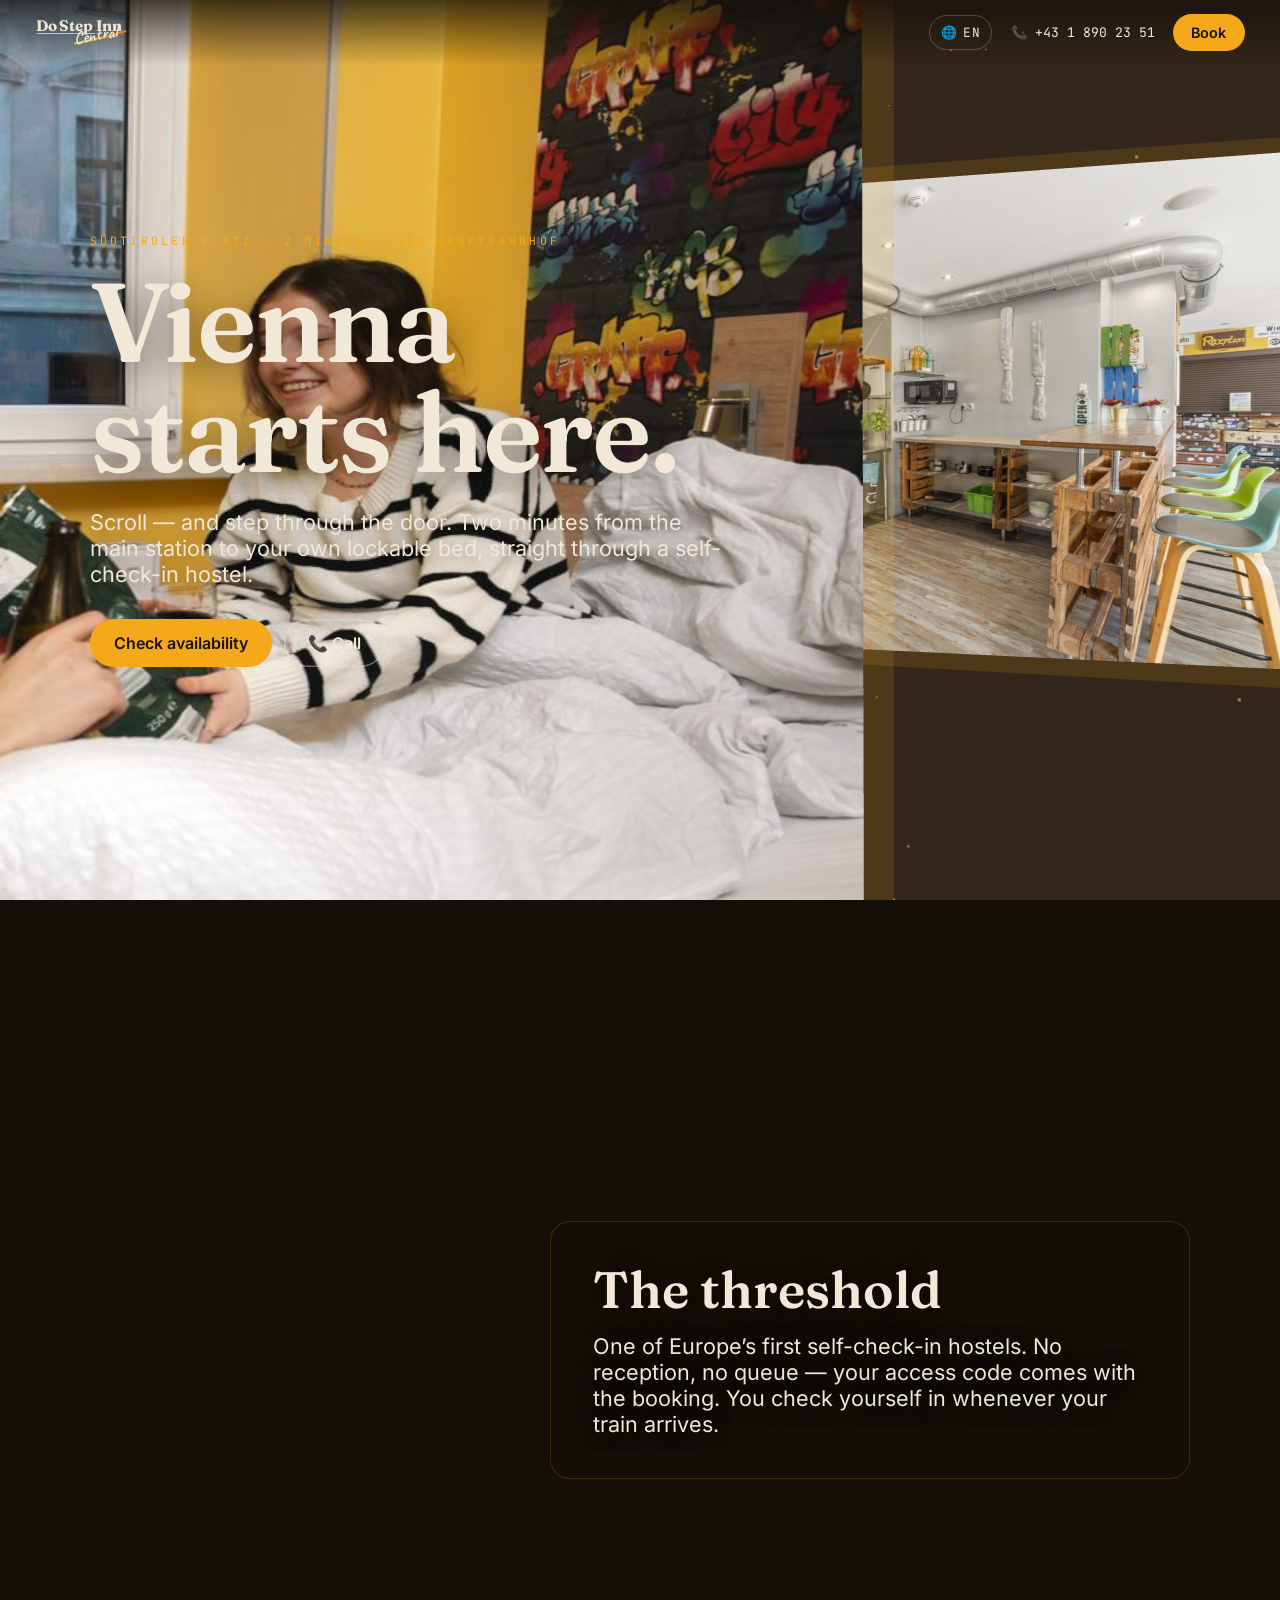
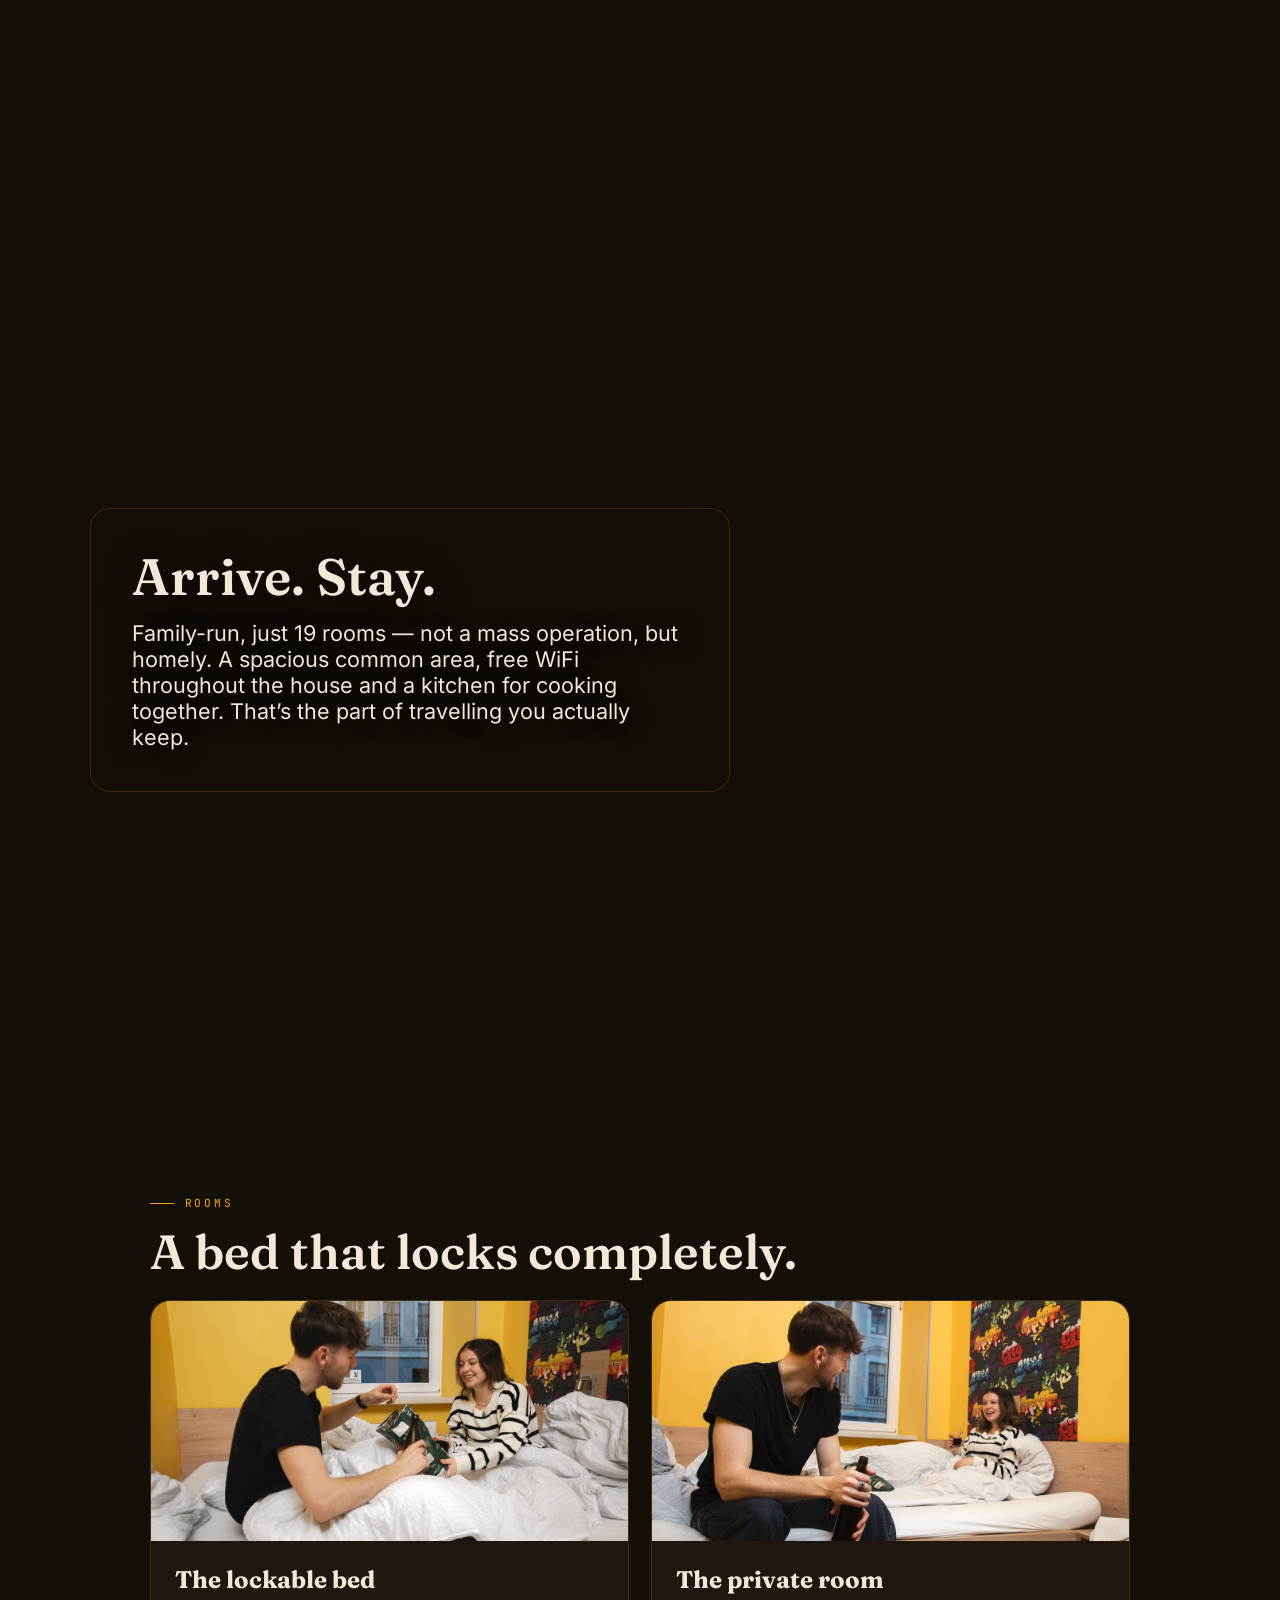
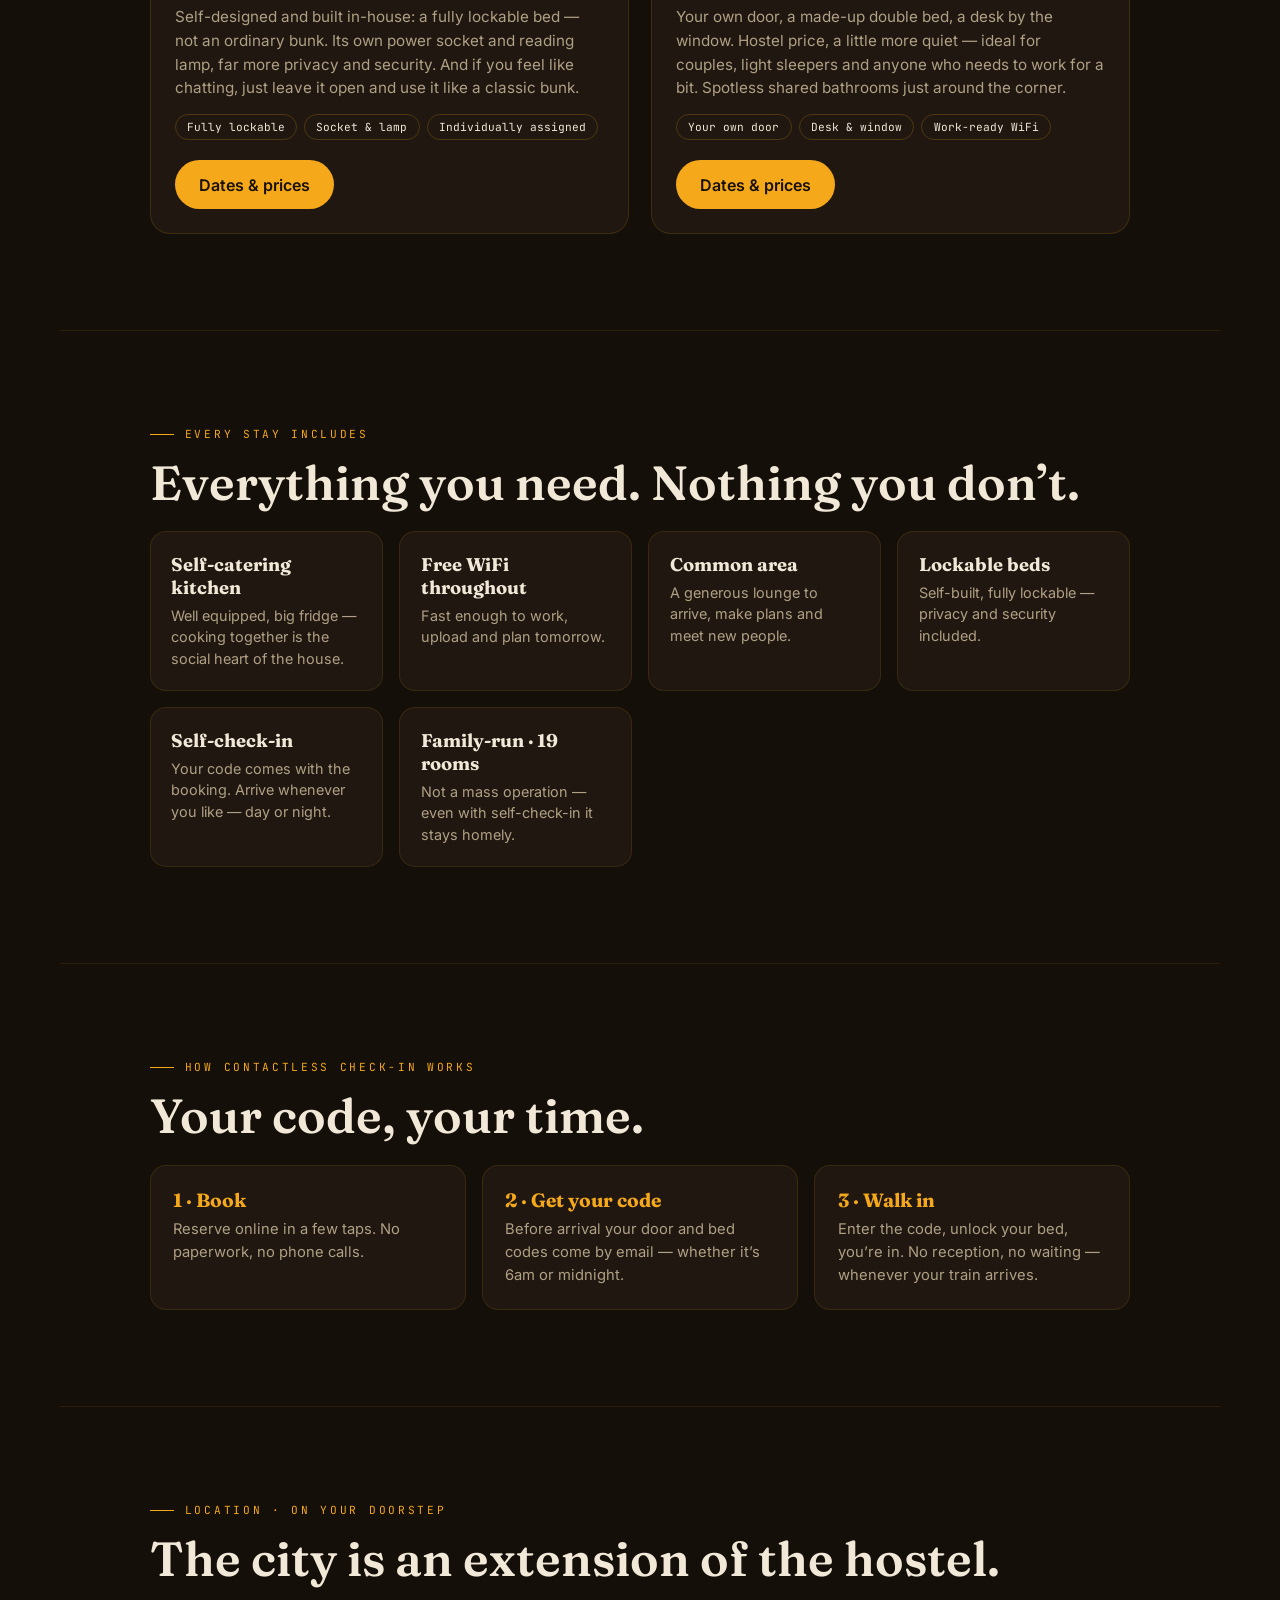
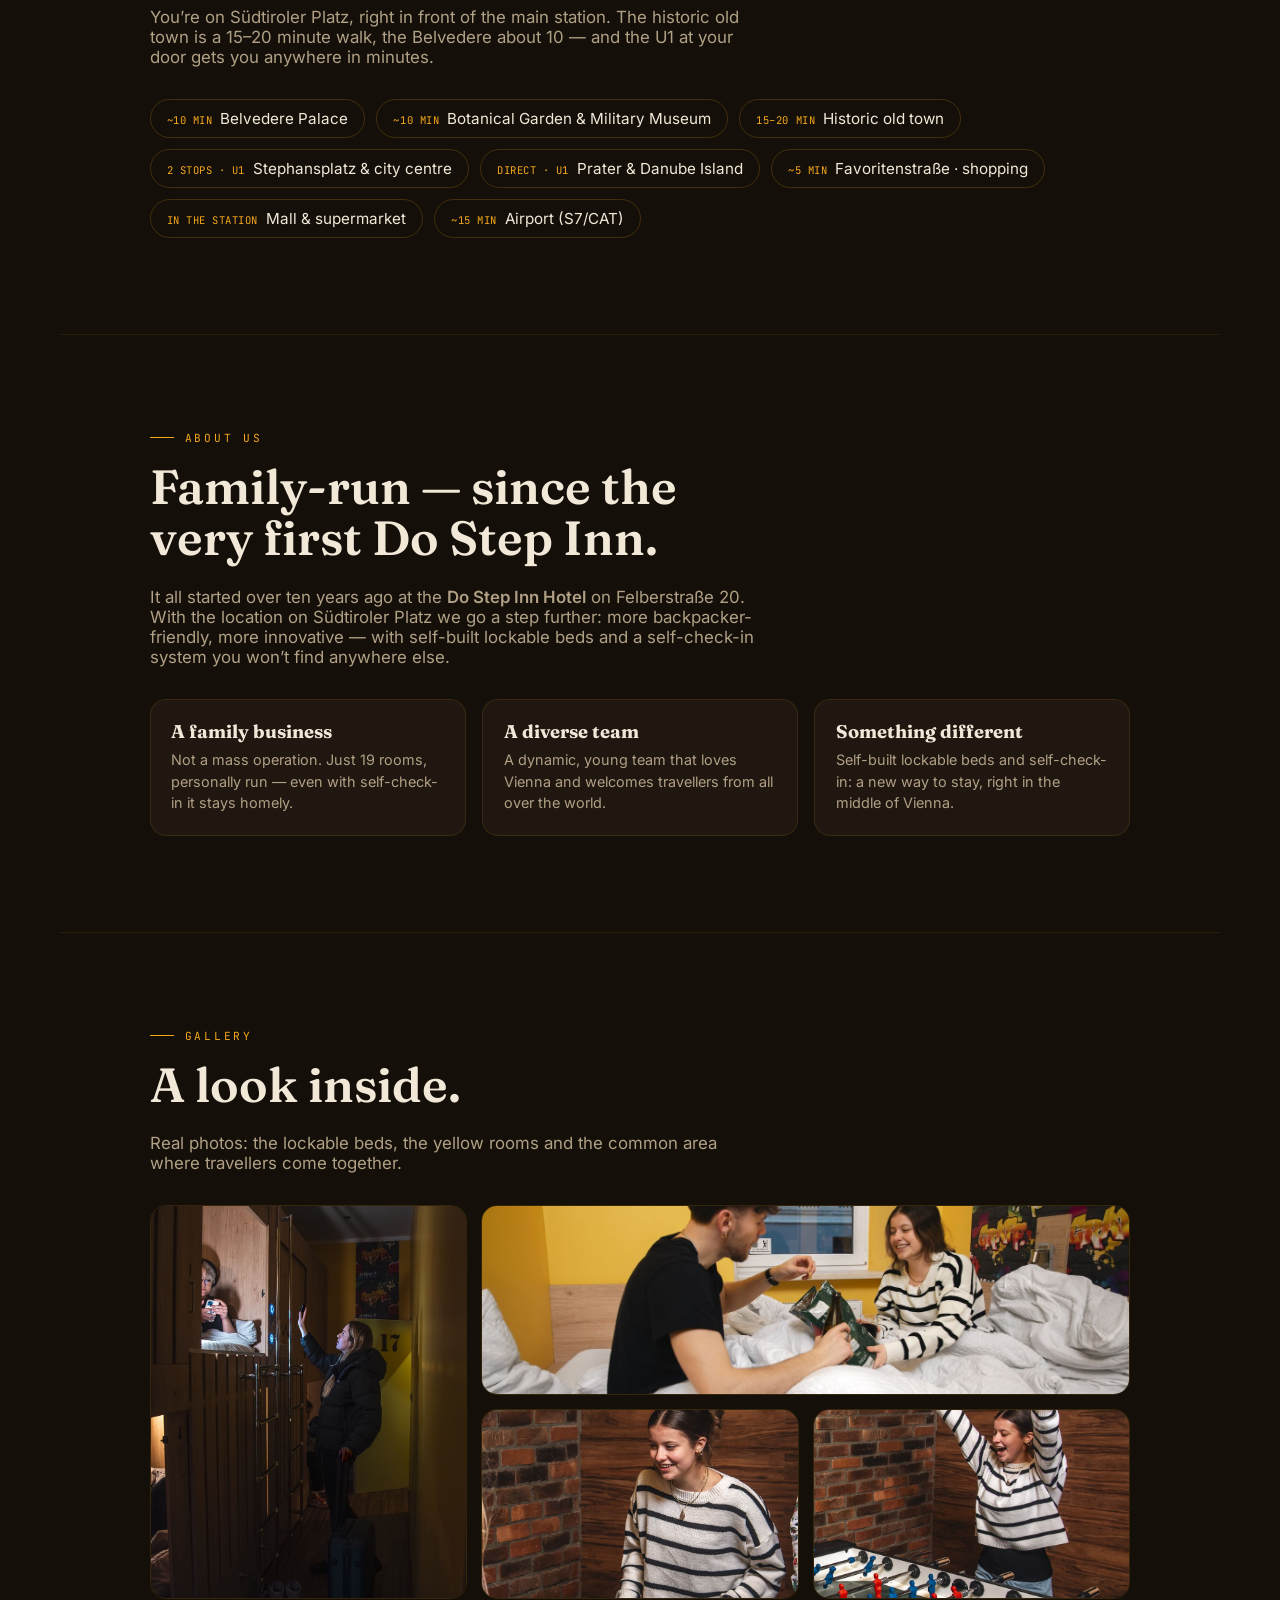
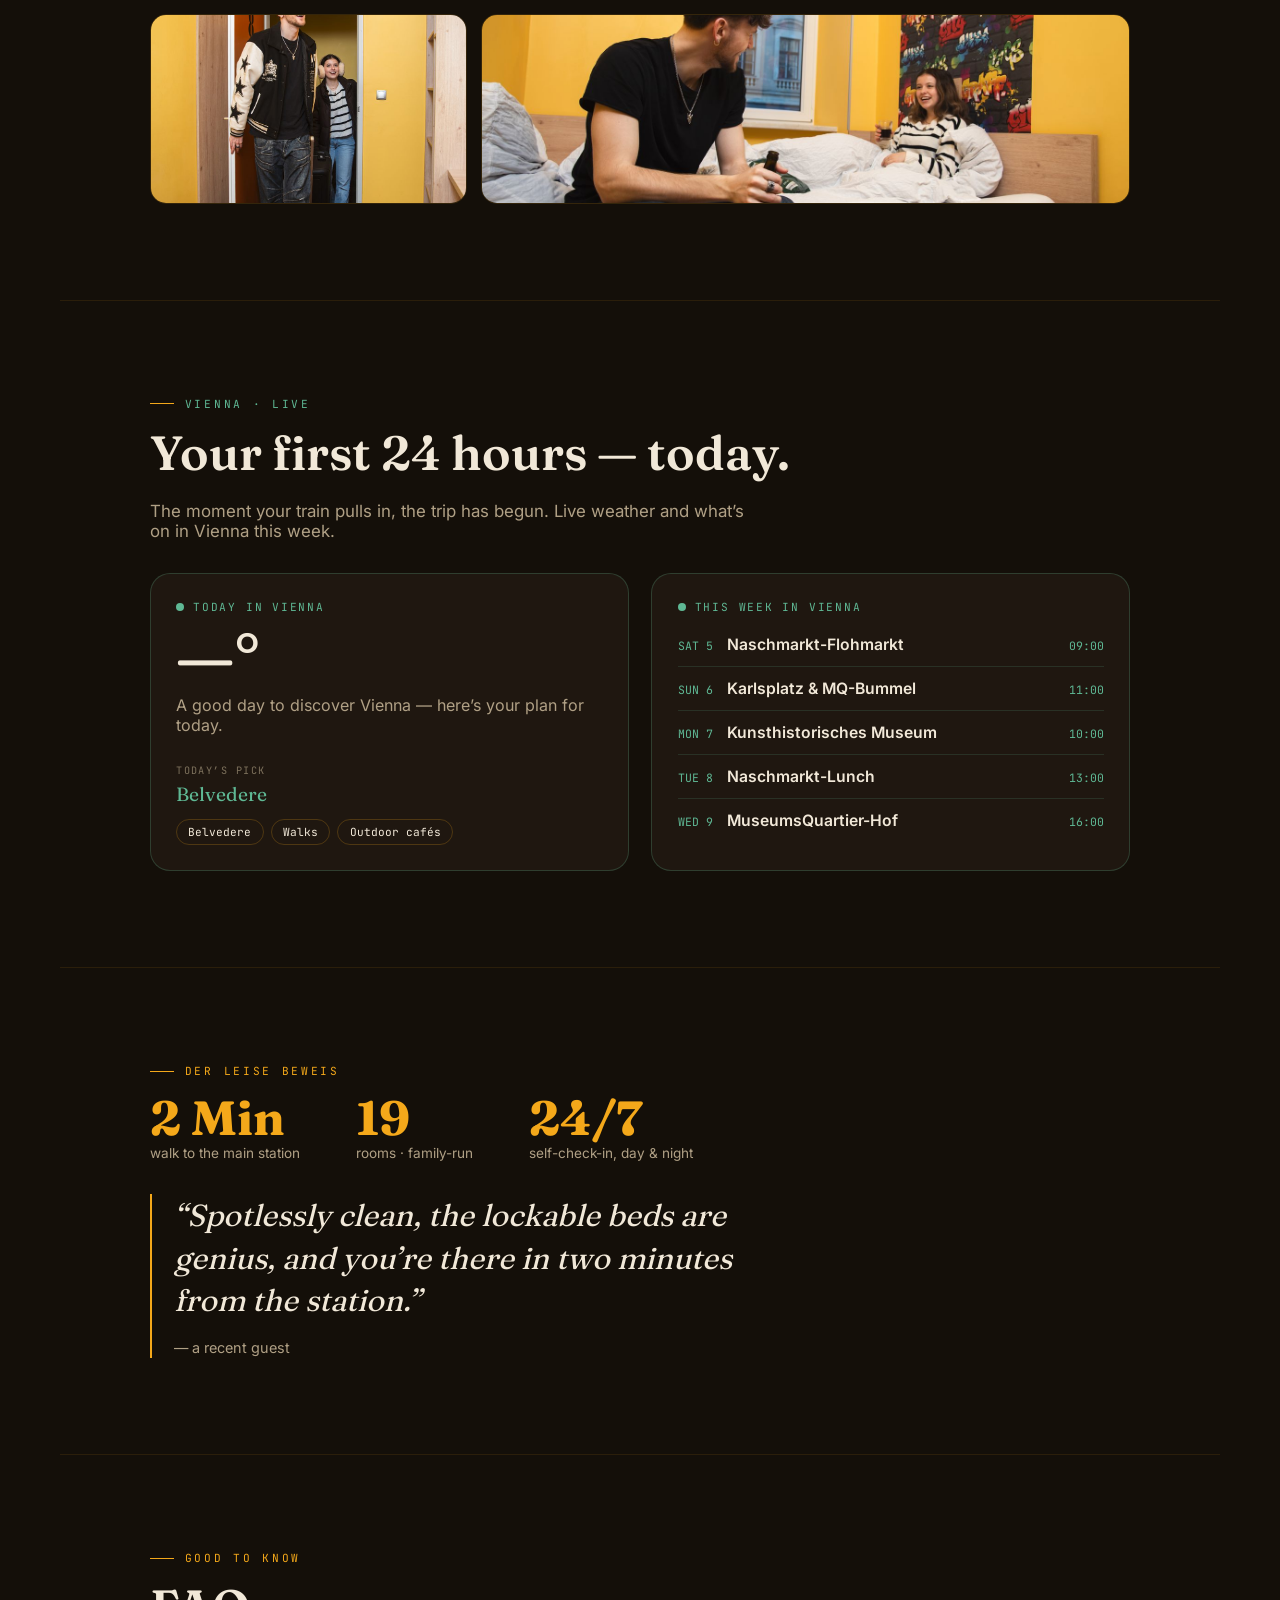
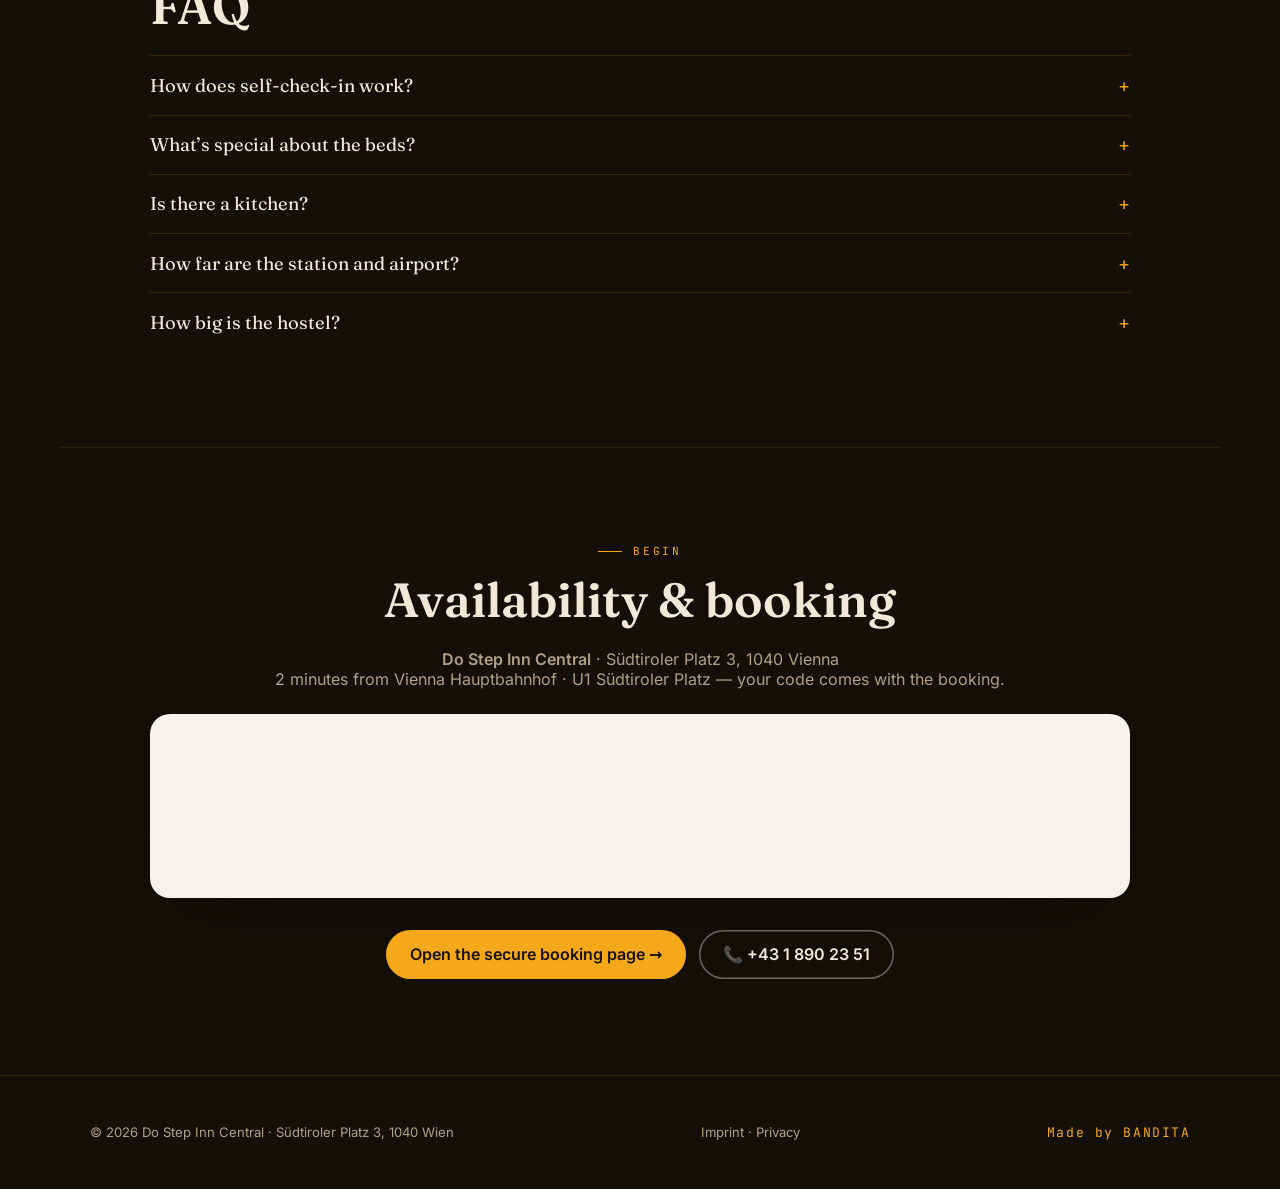
==== v2/index.html @ ab9562a5 "v2: integrate real hostel photos + gallery section Bring in authentic photos from the property shoot" ====
<!DOCTYPE html>
<html lang="en">
<head>
<meta charset="UTF-8" />
<meta name="viewport" content="width=device-width, initial-scale=1, viewport-fit=cover" />
<title>Do Step Inn Central — 3D Prototype</title>
<meta name="robots" content="noindex" />
<meta name="theme-color" content="#33261a" />
<link rel="stylesheet" href="/assets/css/fonts.css?v=6" />
<style>
  :root{
    --ground:#140f09;--ink:#F1E8D8;--muted:#B0A085;--faint:#7d715c;--amber:#F4A81A;--yellow:#F5C50E;
    --mint:#5FB894;--mint-deep:#3E8C6E;
    --serif:'Fraunces',Georgia,serif;--sans:'Inter',system-ui,sans-serif;--mono:'JetBrains Mono',monospace;
  }
  *{box-sizing:border-box}
  html,body{margin:0}
  body{background:var(--ground);color:var(--ink);font-family:var(--sans);overflow-x:hidden}
  a{color:inherit}

  /* fixed 3D canvas behind everything */
  #scene{position:fixed;inset:0;width:100vw;height:100vh;display:block;z-index:0}
  /* fallback hero image when WebGL is unavailable */
  .no-webgl #scene{display:none}
  .fallback-bg{position:fixed;inset:0;z-index:0;display:none;
    background:linear-gradient(180deg,rgba(20,15,9,.5),rgba(20,15,9,.85)),url(/assets/img/door-window.jpg) center/cover}
  .no-webgl .fallback-bg{display:block}

  /* preloader */
  #pre{position:fixed;inset:0;z-index:50;background:var(--ground);display:grid;place-items:center;transition:opacity .8s ease,visibility .8s}
  .scene-ready #pre{opacity:0;visibility:hidden}
  .keypad{font-family:var(--mono);color:var(--amber);letter-spacing:.4em;font-size:.9rem;text-align:center}
  .keypad small{display:block;color:var(--muted);letter-spacing:.24em;margin-top:1rem;font-size:.7rem}
  .keypad .dots span{animation:blink 1.2s infinite}
  .keypad .dots span:nth-child(2){animation-delay:.2s}
  .keypad .dots span:nth-child(3){animation-delay:.4s}
  @keyframes blink{0%,100%{opacity:.25}50%{opacity:1}}

  /* content overlay */
  main{position:relative;z-index:10}
  .panel{min-height:100vh;display:flex;align-items:center;padding:8vh 7vw}
  .wrap{max-width:640px}
  .eyebrow{font-family:var(--mono);font-size:.72rem;letter-spacing:.28em;text-transform:uppercase;color:var(--amber);margin:0 0 1.2rem}
  h1{font-family:var(--serif);font-weight:600;font-size:clamp(3rem,10vw,7rem);line-height:.98;letter-spacing:-.02em;margin:0;text-shadow:0 8px 40px rgba(0,0,0,.55)}
  h2{font-family:var(--serif);font-weight:600;font-size:clamp(1.8rem,5vw,3.2rem);line-height:1.05;margin:0 0 1rem;text-shadow:0 6px 30px rgba(0,0,0,.5)}
  p.lede{font-size:clamp(1.05rem,2.4vw,1.35rem);color:var(--ink);max-width:46ch;margin:1.4rem 0 0;text-shadow:0 2px 20px rgba(0,0,0,.6)}
  .card{background:rgba(20,15,9,.42);backdrop-filter:blur(6px);border:1px solid rgba(244,168,26,.18);border-radius:20px;padding:clamp(1.6rem,4vw,2.6rem)}
  .btns{display:flex;flex-wrap:wrap;gap:.8rem;margin-top:2rem}
  .btn{font-family:var(--sans);font-weight:600;font-size:1rem;padding:.9rem 1.5rem;border-radius:100px;cursor:pointer;text-decoration:none;display:inline-block;transition:transform .2s,background .2s}
  .btn--p{background:var(--amber);color:#1a1206}
  .btn--p:hover{transform:translateY(-2px)}
  .btn--g{color:var(--ink);box-shadow:inset 0 0 0 1.5px rgba(241,232,216,.4)}
  .btn--g:hover{box-shadow:inset 0 0 0 1.5px var(--amber);color:var(--amber)}

  [data-reveal]{opacity:0;transform:translateY(30px);transition:opacity .9s ease,transform .9s ease}
  [data-reveal].in{opacity:1;transform:none}

  .scrollcue{position:fixed;left:50%;bottom:2rem;transform:translateX(-50%);z-index:20;font-family:var(--mono);
    font-size:.66rem;letter-spacing:.24em;text-transform:uppercase;color:var(--muted);text-align:center;transition:opacity .4s}
  .scrollcue::before{content:"";display:block;width:1px;height:34px;background:linear-gradient(var(--amber),transparent);margin:0 auto .6rem}
  .scene-ready.scrolled .scrollcue{opacity:0}

  /* topbar */
  .topbar{position:fixed;top:0;left:0;right:0;z-index:40;display:flex;align-items:center;justify-content:space-between;
    padding:.9rem clamp(1rem,4vw,2.2rem);transition:background .4s ease;pointer-events:none}
  .topbar>*{pointer-events:auto}
  .scrolled .topbar{background:linear-gradient(180deg,rgba(20,15,9,.75),transparent)}
  .topbar__logo{height:34px;width:auto;opacity:.98;display:block}
  .topbar__actions{display:flex;gap:.55rem;align-items:center}
  .tb-call{font-family:var(--mono);font-size:.82rem;color:var(--ink);text-decoration:none;padding:.5rem .6rem;white-space:nowrap}
  .btn--sm{padding:.6rem 1.15rem;font-size:.9rem}
  @media(max-width:560px){.tb-call span{display:none}}
  /* language switcher */
  .lang{position:relative}
  .lang__btn{display:inline-flex;align-items:center;gap:.35rem;background:transparent;border:1.5px solid rgba(241,232,216,.24);
    color:var(--ink);font-family:var(--mono);font-size:.8rem;letter-spacing:.04em;padding:.5rem .7rem;border-radius:100px;cursor:pointer;transition:border-color .2s,color .2s}
  .lang__btn:hover{border-color:var(--amber);color:var(--amber)}
  .lang__menu{position:absolute;right:0;top:calc(100% + .4rem);z-index:60;list-style:none;margin:0;padding:.35rem;min-width:150px;
    background:#1c150d;border:1px solid rgba(244,168,26,.2);border-radius:14px;box-shadow:0 24px 50px -24px rgba(0,0,0,.8)}
  .lang__menu[hidden]{display:none}
  .lang__menu li{font-family:var(--sans);font-size:.9rem;color:var(--ink);padding:.5rem .7rem;border-radius:9px;cursor:pointer}
  .lang__menu li:hover{background:rgba(244,168,26,.12)}
  .lang__menu li[aria-selected="true"]{color:var(--amber);font-weight:600}
  @media(max-width:560px){.lang__code{display:none}.lang__btn{padding:.5rem .6rem}}

  /* footer */
  .v2foot{position:relative;z-index:10;background:var(--ground);color:var(--muted);padding:3rem 7vw;
    display:flex;flex-wrap:wrap;gap:1rem 2rem;justify-content:space-between;align-items:center;font-size:.82rem;
    border-top:1px solid rgba(244,168,26,.16)}
  .v2foot a{color:var(--muted);text-decoration:none}
  .v2foot a:hover{color:var(--amber)}
  .madeby{font-family:var(--mono);letter-spacing:.12em;color:var(--amber)!important}

  /* ---- content (real hostel substance, solid warm bg over the canvas) ---- */
  .content{position:relative;z-index:10;background:var(--ground)}
  .section{max-width:1160px;margin:0 auto;padding:clamp(3.5rem,8vw,6rem) 7vw;border-top:1px solid rgba(244,168,26,.10)}
  .section:first-child{border-top:0}
  .section .kick{font-family:var(--mono);font-size:.7rem;letter-spacing:.24em;text-transform:uppercase;color:var(--amber);margin:0 0 1rem;display:flex;align-items:center;gap:.7rem}
  .section .kick::before{content:"";width:24px;height:1px;background:var(--amber)}
  .section h2{font-family:var(--serif);font-weight:600;font-size:clamp(1.9rem,4.6vw,3rem);line-height:1.08;margin:0 0 1.4rem;text-shadow:none;text-wrap:balance}
  .section .intro{color:var(--muted);max-width:56ch;margin:0 0 2rem;font-size:1.05rem}
  .rooms2{display:grid;grid-template-columns:1fr 1fr;gap:1.4rem}
  .room{background:#1f1710;border:1px solid rgba(244,168,26,.14);border-radius:20px;overflow:hidden;display:flex;flex-direction:column}
  .room>img{width:100%;height:240px;object-fit:cover;display:block}
  .room__b{padding:1.5rem;display:flex;flex-direction:column;gap:.7rem;flex:1}
  .room__b h3{font-family:var(--serif);font-size:1.5rem;margin:0}
  .room__b>p{color:var(--muted);margin:0;font-size:.95rem;line-height:1.55}
  .chips{list-style:none;display:flex;flex-wrap:wrap;gap:.45rem;padding:0;margin:.2rem 0 0}
  .chips li{font-family:var(--mono);font-size:.7rem;color:var(--ink);border:1px solid rgba(244,168,26,.22);border-radius:100px;padding:.3rem .7rem}
  .room .btn{margin-top:.6rem;align-self:flex-start}
  .amen{display:grid;grid-template-columns:repeat(auto-fit,minmax(230px,1fr));gap:1rem}
  .amen div{background:#1f1710;border:1px solid rgba(244,168,26,.12);border-radius:16px;padding:1.3rem}
  .amen b{display:block;font-family:var(--serif);font-size:1.15rem;margin-bottom:.35rem}
  .amen span{color:var(--muted);font-size:.9rem;line-height:1.5}
  .gallery-grid{display:grid;grid-template-columns:repeat(3,1fr);grid-auto-rows:190px;grid-auto-flow:dense;gap:.9rem}
  .gallery-grid img{width:100%;height:100%;object-fit:cover;border-radius:16px;display:block;border:1px solid rgba(244,168,26,.14)}
  .gallery-grid .tall{grid-row:span 2}
  .gallery-grid .wide{grid-column:span 2}
  @media(max-width:760px){.gallery-grid{grid-template-columns:repeat(2,1fr);grid-auto-rows:150px}.gallery-grid .wide{grid-column:span 1}}
  .steps{display:grid;grid-template-columns:repeat(3,1fr);gap:1rem}
  .steps div{background:#1f1710;border:1px solid rgba(244,168,26,.12);border-radius:16px;padding:1.4rem}
  .steps b{font-family:var(--serif);font-size:1.2rem;color:var(--amber);display:block;margin-bottom:.4rem}
  .steps span{color:var(--muted);font-size:.92rem;line-height:1.55}
  .places2{display:flex;flex-wrap:wrap;gap:.7rem}
  .places2 span{border:1px solid rgba(244,168,26,.2);border-radius:100px;padding:.55rem 1rem;font-size:.95rem;display:flex;gap:.5rem;align-items:baseline}
  .places2 small{color:var(--amber);font-family:var(--mono);font-size:.66rem;letter-spacing:.05em}
  .stat3{display:flex;gap:clamp(1.5rem,5vw,3.5rem);flex-wrap:wrap;margin:0 0 2rem}
  .stat3 b{font-family:var(--serif);font-size:clamp(2.2rem,6vw,3rem);color:var(--amber);display:block;line-height:1}
  .stat3 span{color:var(--muted);font-size:.85rem}
  blockquote.q{font-family:var(--serif);font-size:clamp(1.3rem,3vw,1.9rem);line-height:1.4;font-style:italic;
    border-left:2px solid var(--amber);padding-left:1.4rem;margin:0;max-width:32ch}
  blockquote.q cite{display:block;font-size:.9rem;font-style:normal;color:var(--muted);margin-top:1rem;font-family:var(--sans)}
  .faq details{border-top:1px solid rgba(244,168,26,.14);padding:1.1rem 0}
  .faq summary{font-family:var(--serif);font-size:1.15rem;cursor:pointer;list-style:none;display:flex;justify-content:space-between;gap:1rem}
  .faq summary::-webkit-details-marker{display:none}
  .faq summary::after{content:"+";color:var(--amber);font-family:var(--sans)}
  .faq details[open] summary::after{content:"–"}
  .faq p{color:var(--muted);margin:.7rem 0 0;max-width:64ch}
  /* live weather + events (mint accent from the original brand) */
  .live-grid{display:grid;grid-template-columns:1fr 1fr;gap:1.4rem}
  .live-card{background:#1f1710;border:1px solid rgba(95,184,148,.24);border-radius:20px;padding:1.6rem}
  .live-label{font-family:var(--mono);font-size:.7rem;letter-spacing:.16em;text-transform:uppercase;color:var(--mint);display:flex;align-items:center;gap:.55rem;margin:0 0 .6rem}
  .live-dot{width:8px;height:8px;border-radius:50%;background:var(--mint);animation:pulse 2.2s infinite}
  @keyframes pulse{0%{box-shadow:0 0 0 0 rgba(95,184,148,.5)}70%{box-shadow:0 0 0 9px rgba(95,184,148,0)}100%{box-shadow:0 0 0 0 rgba(95,184,148,0)}}
  #wx-temp{font-family:var(--serif);font-size:clamp(2.8rem,8vw,4.2rem);line-height:1;margin:.4rem 0 .3rem;color:var(--ink)}
  #wx-desc{color:var(--muted);margin:0 0 1.4rem}
  .wx-pick .lbl{font-family:var(--mono);font-size:.64rem;letter-spacing:.14em;text-transform:uppercase;color:var(--faint)}
  .wx-pick p{font-family:var(--serif);font-size:1.2rem;margin:.3rem 0 .8rem;color:var(--mint)}
  .events{list-style:none;padding:0;margin:0}
  .events li{display:grid;grid-template-columns:auto 1fr auto;gap:.9rem;align-items:baseline;padding:.75rem 0;border-top:1px solid rgba(95,184,148,.16)}
  .events li:first-child{border-top:0}
  .events li .mono{font-family:var(--mono);font-size:.72rem;color:var(--mint)}
  .events li b{font-weight:600;font-size:.98rem}
  @media(max-width:760px){.live-grid{grid-template-columns:1fr}}
  .book2{text-align:center}
  .book2 .addr{color:var(--muted);margin:0 auto 1.6rem;font-size:1rem}
  .bookmount{background:#F6F3EE;color:#17161A;border-radius:20px;padding:clamp(1rem,3vw,2rem);max-width:980px;margin:0 auto 1.8rem;overflow-x:auto;box-shadow:0 30px 70px -40px rgba(0,0,0,.7);text-align:left}
  .bookmount ibe-up{display:block;min-height:120px}
  .no-webgl [data-reveal]{opacity:1 !important;transform:none !important}

  @media(prefers-reduced-motion:reduce){[data-reveal]{opacity:1;transform:none}}
  @media(max-width:820px){.panel{padding:10vh 7vw}}
  @media(max-width:760px){.rooms2,.steps{grid-template-columns:1fr}}
</style>
</head>
<body>

<div id="pre"><div class="keypad">■ ■ ■ ■<div class="dots"><span>•</span><span>•</span><span>•</span></div><small data-i18n="pre_text">entsperre deine erste Tür …</small></div></div>

<canvas id="scene" aria-hidden="true"></canvas>
<div class="fallback-bg" aria-hidden="true"></div>

<header class="topbar">
  <a href="/v2/" aria-label="Do Step Inn Central"><img class="topbar__logo" src="/assets/logo/dostepinn-central-light.svg?v=2" alt="Do Step Inn Central" width="120" height="38" /></a>
  <div class="topbar__actions">
    <div class="lang" role="group" aria-label="Sprache / Language">
      <button class="lang__btn" aria-haspopup="listbox" aria-expanded="false"><span aria-hidden="true">🌐</span> <span class="lang__code">DE</span></button>
      <ul class="lang__menu" role="listbox" hidden>
        <li role="option" data-lang="de" aria-selected="true">Deutsch</li>
        <li role="option" data-lang="en">English</li>
        <li role="option" data-lang="ko">한국어</li>
        <li role="option" data-lang="ja">日本語</li>
        <li role="option" data-lang="th">ไทย</li>
        <li role="option" data-lang="es">Español</li>
        <li role="option" data-lang="it">Italiano</li>
      </ul>
    </div>
    <a class="tb-call" href="tel:+4318902351">📞 <span>+43 1 890 23 51</span></a>
    <a class="btn btn--p btn--sm" href="#book" data-i18n="nav_book">Buchen</a>
  </div>
</header>

<main>
  <section class="panel">
    <div class="wrap">
      <p class="eyebrow" data-reveal data-i18n="hero_eyebrow">Südtiroler Platz · 2 Minuten vom Hauptbahnhof</p>
      <h1 data-reveal>Vienna<br/>starts here.</h1>
      <p class="lede" data-reveal data-i18n="hero_lede">Scroll — und tritt durch die Tür. Zwei Minuten vom Hauptbahnhof zu deinem eigenen verschließbaren Bett, mitten durch ein Self-Check-in-Hostel.</p>
      <div class="btns" data-reveal>
        <a class="btn btn--p" href="#book" data-i18n="cta_availability">Verfügbarkeit</a>
        <a class="btn btn--g" href="tel:+4318902351" data-i18n="cta_call">📞 Anrufen</a>
      </div>
    </div>
  </section>

  <section class="panel" style="justify-content:flex-end">
    <div class="wrap card" data-reveal>
      <h2 data-i18n="c1_h">Die Schwelle</h2>
      <p class="lede" style="margin-top:.6rem" data-i18n="c1_p">Eines der ersten Self-Check-in-Hostels Europas. Kein Empfang, keine Warteschlange — dein Zugangscode kommt mit der Buchung. Du checkst selbst ein, wann immer dein Zug ankommt.</p>
    </div>
  </section>

  <section class="panel">
    <div class="wrap card" data-reveal>
      <h2 data-i18n="c2_h">Ankommen. Bleiben.</h2>
      <p class="lede" style="margin-top:.6rem" data-i18n="c2_p">Familiengeführt, nur 19 Zimmer — kein Massenbetrieb, sondern heimelig. Großzügiger Gemeinschaftsbereich, gratis WLAN im ganzen Haus und eine Küche zum gemeinsamen Kochen. Das ist der Teil vom Reisen, den man wirklich behält.</p>
    </div>
  </section>

  <div class="content">
    <section class="section" id="zimmer">
      <p class="kick" data-reveal data-i18n="z_kick">Zimmer</p>
      <h2 data-reveal data-i18n="z_h">Ein Bett, das sich komplett verschließen lässt.</h2>
      <div class="rooms2">
        <article class="room" data-reveal>
          <img src="/assets/img/room-pod.jpg" alt="Selbst gebautes, komplett verschließbares Bett mit eigener Lampe und Steckdose" loading="lazy" width="1200" height="900" />
          <div class="room__b">
            <h3 data-i18n="z_r1_h">Das verschließbare Bett</h3>
            <p data-i18n="z_r1_p">Selbst designt und im Haus gebaut: ein komplett verschließbares Bett — kein normales Stockbett. Eigene Steckdose und Leselampe, deutlich mehr Privatsphäre und Sicherheit. Und wenn dir nach Quatschen ist, lässt du es einfach offen und nutzt es wie ein klassisches Stockbett.</p>
            <ul class="chips"><li data-i18n="z_r1_c1">Komplett verschließbar</li><li data-i18n="z_r1_c2">Steckdose &amp; Lampe</li><li data-i18n="z_r1_c3">Eigens zugeteilt</li></ul>
            <a class="btn btn--p" href="#book" data-i18n="z_prices">Termine &amp; Preise</a>
          </div>
        </article>
        <article class="room" data-reveal>
          <img src="/assets/img/room-private.jpg" alt="Privatzimmer mit Doppelbett und Schreibtisch" loading="lazy" width="1200" height="900" />
          <div class="room__b">
            <h3 data-i18n="z_r2_h">Das Privatzimmer</h3>
            <p data-i18n="z_r2_p">Eigene Tür, gemachtes Doppelbett, Schreibtisch am Fenster. Hostel-Preis, etwas mehr Ruhe — ideal für Paare, Leiseschläfer und alle, die kurz arbeiten wollen. Blitzsaubere Gemeinschaftsbäder gleich um die Ecke.</p>
            <ul class="chips"><li data-i18n="z_r2_c1">Eigene Tür</li><li data-i18n="z_r2_c2">Schreibtisch &amp; Fenster</li><li data-i18n="z_r2_c3">Arbeits-WLAN</li></ul>
            <a class="btn btn--p" href="#book" data-i18n="z_prices">Termine &amp; Preise</a>
          </div>
        </article>
      </div>
    </section>

    <section class="section">
      <p class="kick" data-reveal data-i18n="am_kick">Jeder Aufenthalt inklusive</p>
      <h2 data-reveal data-i18n="am_h">Alles, was du brauchst. Nichts, was du nicht brauchst.</h2>
      <div class="amen">
        <div data-reveal><b data-i18n="am_1b">Selbstversorger-Küche</b><span data-i18n="am_1s">Gut ausgestattet, großer Kühlschrank — gemeinsam kochen ist das soziale Herz des Hauses.</span></div>
        <div data-reveal><b data-i18n="am_2b">Gratis WLAN im ganzen Haus</b><span data-i18n="am_2s">Schnell genug zum Arbeiten, Hochladen und Morgen-planen.</span></div>
        <div data-reveal><b data-i18n="am_3b">Gemeinschaftsbereich</b><span data-i18n="am_3s">Großzügige Lounge zum Ankommen, Pläne schmieden und neue Leute treffen.</span></div>
        <div data-reveal><b data-i18n="am_4b">Verschließbare Betten</b><span data-i18n="am_4s">Selbst gebaut, komplett verschließbar — Privatsphäre und Sicherheit inklusive.</span></div>
        <div data-reveal><b data-i18n="am_5b">Self-Check-in</b><span data-i18n="am_5s">Dein Code kommt mit der Buchung. Ankommen, wann du willst — Tag und Nacht.</span></div>
        <div data-reveal><b data-i18n="am_6b">Familiengeführt · 19 Zimmer</b><span data-i18n="am_6s">Kein Massenbetrieb — trotz Self-Check-in bleibt es heimelig.</span></div>
      </div>
    </section>

    <section class="section">
      <p class="kick" data-reveal data-i18n="ci_kick">So funktioniert der kontaktlose Check-in</p>
      <h2 data-reveal data-i18n="ci_h">Dein Code, deine Zeit.</h2>
      <div class="steps">
        <div data-reveal><b data-i18n="ci_1b">1 · Buchen</b><span data-i18n="ci_1s">In ein paar Taps online reservieren. Kein Papierkram, keine Anrufe.</span></div>
        <div data-reveal><b data-i18n="ci_2b">2 · Code erhalten</b><span data-i18n="ci_2s">Vor der Anreise kommen Tür- und Bett-Code per E-Mail — ob 6 Uhr früh oder Mitternacht.</span></div>
        <div data-reveal><b data-i18n="ci_3b">3 · Reinspazieren</b><span data-i18n="ci_3s">Code eingeben, Bett aufschließen, drin sein. Kein Empfang, keine Wartezeit — wann immer dein Zug ankommt.</span></div>
      </div>
    </section>

    <section class="section" id="lage">
      <p class="kick" data-reveal data-i18n="lo_kick">Lage · vor deiner Tür</p>
      <h2 data-reveal data-i18n="lo_h">Die Stadt ist eine Verlängerung des Hostels.</h2>
      <p class="intro" data-reveal data-i18n="lo_intro">Du stehst am Südtiroler Platz, direkt vor dem Hauptbahnhof. Die historische Altstadt erreichst du zu Fuß in 15–20 Minuten, das Belvedere in rund 10 — und die U1 vor der Haustür bringt dich in wenigen Minuten überall hin.</p>
      <div class="places2" data-reveal>
        <span data-i18n="lo_p1"><small>~10 MIN</small> Schloss Belvedere</span>
        <span data-i18n="lo_p2"><small>~10 MIN</small> Botanischer Garten &amp; Heeresmuseum</span>
        <span data-i18n="lo_p3"><small>15–20 MIN</small> Historische Altstadt</span>
        <span data-i18n="lo_p4"><small>2 STAT · U1</small> Stephansplatz &amp; Innenstadt</span>
        <span data-i18n="lo_p5"><small>DIREKT · U1</small> Prater &amp; Donauinsel</span>
        <span data-i18n="lo_p6"><small>~5 MIN</small> Favoritenstraße · Shopping</span>
        <span data-i18n="lo_p7"><small>IM BAHNHOF</small> Mall &amp; Supermarkt</span>
        <span data-i18n="lo_p8"><small>~15 MIN</small> Flughafen (S7/CAT)</span>
      </div>
    </section>

    <section class="section" id="ueber-uns">
      <p class="kick" data-reveal data-i18n="ab_kick">Über uns</p>
      <h2 data-reveal data-i18n="ab_h">Familiengeführt — seit dem ersten Do Step Inn.</h2>
      <p class="intro" data-reveal data-i18n="ab_intro">Angefangen hat alles vor über zehn Jahren im <b>Do Step Inn Hotel</b> in der Felberstraße 20. Mit dem Standort am Südtiroler Platz gehen wir einen Schritt weiter: backpacker-freundlicher, innovativer — mit selbst konstruierten, verschließbaren Betten und einem Self-Check-in-System, das es so kein zweites Mal gibt.</p>
      <div class="amen">
        <div data-reveal><b data-i18n="ab_1b">Familienbetrieb</b><span data-i18n="ab_1s">Kein Massenbetrieb. Nur 19 Zimmer, persönlich geführt — trotz Self-Check-in bleibt es heimelig.</span></div>
        <div data-reveal><b data-i18n="ab_2b">Ein diverses Team</b><span data-i18n="ab_2s">Ein dynamisches, junges Team, das Wien liebt und Reisende aus aller Welt willkommen heißt.</span></div>
        <div data-reveal><b data-i18n="ab_3b">Etwas anderes</b><span data-i18n="ab_3s">Selbst gebaute verschließbare Betten und Self-Check-in: eine neue Art zu übernachten, mitten in Wien.</span></div>
      </div>
    </section>

    <section class="section" id="galerie">
      <p class="kick" data-reveal data-i18n="ga_kick">Galerie</p>
      <h2 data-reveal data-i18n="ga_h">Ein Blick ins Haus.</h2>
      <p class="intro" data-reveal data-i18n="ga_intro">Echte Fotos: die verschließbaren Betten, die gelben Zimmer und der Gemeinschaftsbereich, in dem Reisende zusammenkommen.</p>
      <div class="gallery-grid" data-reveal>
        <img class="tall" src="/assets/img/hostel/g1_pods.jpg" alt="Selbst gebaute, verschließbare Betten im Do Step Inn Central" loading="lazy" width="933" height="1400" />
        <img class="wide" src="/assets/img/hostel/g2_dorm.jpg" alt="Helles Zimmer mit Fenster zum Südtiroler Platz" loading="lazy" width="1400" height="935" />
        <img src="/assets/img/hostel/g4_common.jpg" alt="Gemeinschaftsbereich mit Tischfußball" loading="lazy" width="933" height="1400" />
        <img src="/assets/img/hostel/g5_foosball.jpg" alt="Tischfußball im Gemeinschaftsbereich" loading="lazy" width="861" height="1400" />
        <img src="/assets/img/hostel/g3_room.jpg" alt="Zimmer mit eingebautem, verschließbarem Bett" loading="lazy" width="933" height="1400" />
        <img class="wide" src="/assets/img/hostel/g6_window.jpg" alt="Gemütliches Bett am Fenster" loading="lazy" width="1400" height="933" />
      </div>
    </section>

    <section class="section" id="wien-live">
      <p class="kick" data-reveal style="color:var(--mint)" data-i18n="wl_kick">Wien · live</p>
      <h2 data-reveal data-i18n="wl_h">Deine ersten 24 Stunden — heute.</h2>
      <p class="intro" data-reveal data-i18n="wl_intro">Sobald dein Zug einfährt, hat die Reise schon begonnen. Live-Wetter und, was diese Woche in Wien läuft.</p>
      <div class="live-grid">
        <div class="live-card" data-reveal>
          <span class="live-label"><span class="live-dot"></span> <span data-i18n="wl_today">Heute in Wien</span></span>
          <h3 id="wx-temp" class="mono" aria-live="polite">—°</h3>
          <p id="wx-desc">Ich schaue kurz zum Himmel über der Stadt …</p>
          <div class="wx-pick">
            <span class="lbl" data-i18n="wl_tip">Heutiger Tipp</span>
            <p id="wx-pick">Lade einen Plan für heute …</p>
            <ul id="wx-sug" class="chips"><li>Belvedere</li><li>Cafés</li><li>Spaziergänge</li></ul>
          </div>
        </div>
        <div class="live-card" data-reveal>
          <span class="live-label"><span class="live-dot"></span> <span data-i18n="wl_week">Diese Woche in Wien</span></span>
          <ul id="wien-events" class="events" aria-live="polite"><li><span class="mono">—</span><b>Lade Wien-Highlights …</b><span class="mono"></span></li></ul>
        </div>
      </div>
    </section>

    <section class="section">
      <p class="kick" data-reveal>Der leise Beweis</p>
      <div class="stat3" data-reveal>
        <div><b>2 Min</b><span data-i18n="st_1">zu Fuß zum Hauptbahnhof</span></div>
        <div><b>19</b><span data-i18n="st_2">Zimmer · familiengeführt</span></div>
        <div><b>24/7</b><span data-i18n="st_3">Self-Check-in, Tag &amp; Nacht</span></div>
      </div>
      <blockquote class="q" data-reveal data-i18n="st_quote">„Blitzsauber, die verschließbaren Betten sind genial, und man ist in zwei Minuten vom Bahnhof da."<cite>— ein aktueller Gast</cite></blockquote>
    </section>

    <section class="section">
      <p class="kick" data-reveal data-i18n="faq_kick">Gut zu wissen</p>
      <h2 data-reveal>FAQ</h2>
      <div class="faq" data-reveal>
        <details><summary data-i18n="faq_q1">Wie funktioniert der Self-Check-in?</summary><p data-i18n="faq_a1">Nach der Buchung bekommst du deinen Zugangscode per E-Mail. Es gibt keinen Empfang zum Anstellen — du checkst selbst ein und kannst jederzeit ankommen, Tag und Nacht.</p></details>
        <details><summary data-i18n="faq_q2">Was ist das Besondere an den Betten?</summary><p data-i18n="faq_a2">Unsere Betten sind selbst designt und im Haus gebaut: Sie lassen sich komplett verschließen und haben eine eigene Steckdose und Leselampe — mehr Privatsphäre und Sicherheit als ein normales Stockbett. Lieber offen? Dann nutzt du es einfach wie ein klassisches Stockbett.</p></details>
        <details><summary data-i18n="faq_q3">Gibt es eine Küche?</summary><p data-i18n="faq_a3">Ja — eine gut ausgestattete Selbstversorger-Küche mit großem Kühlschrank. Gemeinsam kochen; es ist das soziale Herz des Hauses.</p></details>
        <details><summary data-i18n="faq_q4">Wie weit sind Bahnhof und Flughafen?</summary><p data-i18n="faq_a4">Wien Hauptbahnhof ist nur 2 Gehminuten entfernt — direkt am Südtiroler Platz. Vom selben Bahnhof bist du in ca. 15 Minuten mit dem Zug (S7/CAT) am Flughafen.</p></details>
        <details><summary data-i18n="faq_q5">Wie groß ist das Hostel?</summary><p data-i18n="faq_a5">Wir sind familiengeführt und mit nur 19 Zimmern bewusst kein Massenbetrieb — trotz Self-Check-in bleibt es heimelig und persönlich.</p></details>
      </div>
    </section>

    <section class="section book2" id="book">
      <p class="kick" data-reveal style="justify-content:center" data-i18n="bk_kick">Beginnen</p>
      <h2 data-reveal data-i18n="bk_h">Verfügbarkeit &amp; Buchung</h2>
      <p class="addr" data-reveal data-i18n="bk_addr"><b>Do Step Inn Central</b> · Südtiroler Platz 3, 1040 Wien<br/>2 Minuten vom Wien Hauptbahnhof · U1 Südtiroler Platz — dein Code kommt mit der Buchung.</p>
      <div class="bookmount" data-reveal>
        <ibe-up ibe-key="78c820ab-21ac-4763-a6d6-767d2e845c89" language="de"></ibe-up>
      </div>
      <div class="btns" data-reveal style="justify-content:center">
        <a class="btn btn--p" href="https://ibe-server.myibe.com/ibe-preview/78c820ab-21ac-4763-a6d6-767d2e845c89#/booking/search" target="_blank" rel="noopener" data-i18n="bk_secure">Sichere Buchungsseite öffnen →</a>
        <a class="btn btn--g" href="tel:+4318902351">📞 +43 1 890 23 51</a>
      </div>
    </section>

    <footer class="v2foot">
      <div>© <span id="yr">2026</span> Do Step Inn Central · Südtiroler Platz 3, 1040 Wien</div>
      <div><a href="/v2/imprint" data-i18n="foot_imprint">Impressum</a> · <a href="/v2/privacy" data-i18n="foot_privacy">Datenschutz</a></div>
      <a class="madeby" href="https://bandita-pink.vercel.app" target="_blank" rel="noopener">Made by BANDITA</a>
    </footer>
  </div>
</main>

<div class="scrollcue" data-i18n="scrollcue">scroll to arrive</div>

<script>
  addEventListener('scroll',()=>{if(scrollY>40)document.documentElement.classList.add('scrolled')},{passive:true});
  // safety net: never let the preloader hang, even if the scene is slow or a module fails
  setTimeout(()=>document.documentElement.classList.add('scene-ready'),6000);
  addEventListener('error',()=>document.documentElement.classList.add('scene-ready'),true);
  var yr=document.getElementById('yr'); if(yr) yr.textContent=new Date().getFullYear();
  // reveal content independently of the 3D module (works even without WebGL)
  var io=new IntersectionObserver(function(es){es.forEach(function(e){if(e.isIntersecting)e.target.classList.add('in');});},{threshold:.18,rootMargin:'0px 0px -8% 0px'});
  document.querySelectorAll('[data-reveal]').forEach(function(el){io.observe(el);});
</script>
<script>
  /* Live Vienna weather (Open-Meteo — runs in the visitor's browser, no cookies) + weekly events */
  (function(){
    var tempEl=document.getElementById('wx-temp'),descEl=document.getElementById('wx-desc'),
        sugEl=document.getElementById('wx-sug'),pickEl=document.getElementById('wx-pick');
    // German fallbacks used before i18n loads; localised copies live in i18n-v2.js
    var FB={
      wl_desc_mild:'Perfektes Wetter, um Wien zu Fuß zu entdecken.',
      wl_desc_rain:'Regnerisches Wien — Kaffeehaus-Wetter: Museen, Märkte, langsame Vormittage.',
      wl_desc_warm:'Warm und hell. Parks, die Donau und lange Golden-Hour-Spaziergänge.',
      wl_desc_cold:'Draußen kalt, drinnen gemütlich. Paläste, Kultur und heiße Schokolade.',
      wl_desc_fallback:'Ein guter Tag, um Wien zu entdecken — hier ist dein Plan für heute.',
      wl_sug_mild:'Belvedere, Spaziergänge, Cafés im Freien',
      wl_sug_rain:'Museen, Kaffeehäuser, Indoor-Märkte',
      wl_sug_warm:'Donau, Parks, Sonnenuntergang',
      wl_sug_cold:'Paläste, Museen, Heiße Schokolade'
    };
    function tr(k){ try{ if(window.I18N&&I18N.t){var v=I18N.t(k); if(v&&v!==k) return v;} }catch(e){} return FB[k]; }
    var doy=Math.floor((Date.now()-new Date(new Date().getFullYear(),0,0))/864e5);
    var state={bucket:'mild',fallback:false};
    function paint(){ var b=state.bucket;
      if(descEl)descEl.textContent=state.fallback?tr('wl_desc_fallback'):tr('wl_desc_'+b);
      var sug=(tr('wl_sug_'+b)||'').split(',').map(function(x){return x.trim();}).filter(Boolean);
      if(sugEl)sugEl.innerHTML=sug.map(function(s){return '<li>'+s+'</li>';}).join('');
      if(pickEl&&sug.length)pickEl.textContent=sug[doy%sug.length]; }
    fetch('https://api.open-meteo.com/v1/forecast?latitude=48.2082&longitude=16.3738&current=temperature_2m,weather_code&timezone=Europe%2FVienna')
      .then(function(r){return r.json();})
      .then(function(d){var t=Math.round(d.current.temperature_2m),c=d.current.weather_code,b='mild';
        if(c>=51&&c<=99)b='rain'; else if(t>=25)b='warm'; else if(t>=16)b='mild'; else if(t<8)b='cold';
        if(tempEl)tempEl.textContent=t+'°'; state.bucket=b; state.fallback=false; paint();})
      .catch(function(){ if(tempEl)tempEl.textContent='—°'; state.bucket='mild'; state.fallback=true; paint(); });

    // events — Vienna-specific names stay put; weekday labels localise via Intl
    var el=document.getElementById('wien-events');
    var LOC={en:'en-GB',de:'de-DE',ko:'ko-KR',ja:'ja-JP',th:'th-TH',es:'es-ES',it:'it-IT'};
    function renderEvents(){ if(!el)return;
      var lang=(window.I18N&&I18N.lang)||'de',loc=LOC[lang]||'de-DE';
      var byDay={0:[['Donauinsel-Morgenlauf','09:00'],['Karlsplatz & MQ-Bummel','11:00']],
        1:[['Kunsthistorisches Museum','10:00'],['Kaffeehaus-Nachmittag','15:00']],
        2:[['Belvedere-Galerien','10:00'],['Naschmarkt-Lunch','13:00']],
        3:[['MuseumsQuartier-Hof','16:00'],['Ringstraßen-Tramrunde','18:00']],
        4:[['Naschmarkt-Abend & Street Food','18:00'],['Prater-Lichter','20:00']],
        5:[['Belvedere Langnacht','21:00'],['Kärntner Straße bei Nacht','20:00']],
        6:[['Naschmarkt-Flohmarkt','09:00'],['Donaukanal-Bars','19:00']]};
      var now=new Date(),rows=[];
      for(var i=0;i<5;i++){var dt=new Date(now);dt.setDate(now.getDate()+i);
        var opts=byDay[dt.getDay()],p=opts[i%opts.length];
        var dow;try{dow=dt.toLocaleDateString(loc,{weekday:'short'}).toUpperCase().replace('.','');}catch(e){dow='';}
        rows.push('<li><span class="mono">'+dow+' '+dt.getDate()+'</span><b>'+p[0]+'</b><span class="mono">'+p[1]+'</span></li>');}
      el.innerHTML=rows.join('');
    }
    renderEvents();
    document.addEventListener('i18n:changed',function(){ paint(); renderEvents(); });
  })();
</script>
<script src="/assets/js/i18n-v2.js?v=1" defer></script>
<script type="module" src="/v2/app.js?v=2"></script>
<!-- uphotel IBE booking widget (loads on this whitelisted domain) -->
<link href="https://ibe.uphotel.agency/ibe.min.css" rel="stylesheet" />
<script type="text/javascript" src="https://ibe.uphotel.agency/ibe.min.js"></script>
</body>
</html>
---- assets/css/fonts.css ----
/* Fraunces 400 latin-ext */
@font-face {
  font-family: 'Fraunces';
  font-style: normal;
  font-weight: 400;
  font-display: swap;
  src: url(../fonts/fraunces-400-latin-ext.woff2) format('woff2');
  unicode-range: U+0100-02BA, U+02BD-02C5, U+02C7-02CC, U+02CE-02D7, U+02DD-02FF, U+0304, U+0308, U+0329, U+1D00-1DBF, U+1E00-1E9F, U+1EF2-1EFF, U+2020, U+20A0-20AB, U+20AD-20C0, U+2113, U+2C60-2C7F, U+A720-A7FF;
}
/* Fraunces 400 latin */
@font-face {
  font-family: 'Fraunces';
  font-style: normal;
  font-weight: 400;
  font-display: swap;
  src: url(../fonts/fraunces-400-latin.woff2) format('woff2');
  unicode-range: U+0000-00FF, U+0131, U+0152-0153, U+02BB-02BC, U+02C6, U+02DA, U+02DC, U+0304, U+0308, U+0329, U+2000-206F, U+20AC, U+2122, U+2191, U+2193, U+2212, U+2215, U+FEFF, U+FFFD;
}
/* Fraunces 500 latin-ext */
@font-face {
  font-family: 'Fraunces';
  font-style: normal;
  font-weight: 500;
  font-display: swap;
  src: url(../fonts/fraunces-500-latin-ext.woff2) format('woff2');
  unicode-range: U+0100-02BA, U+02BD-02C5, U+02C7-02CC, U+02CE-02D7, U+02DD-02FF, U+0304, U+0308, U+0329, U+1D00-1DBF, U+1E00-1E9F, U+1EF2-1EFF, U+2020, U+20A0-20AB, U+20AD-20C0, U+2113, U+2C60-2C7F, U+A720-A7FF;
}
/* Fraunces 500 latin */
@font-face {
  font-family: 'Fraunces';
  font-style: normal;
  font-weight: 500;
  font-display: swap;
  src: url(../fonts/fraunces-500-latin.woff2) format('woff2');
  unicode-range: U+0000-00FF, U+0131, U+0152-0153, U+02BB-02BC, U+02C6, U+02DA, U+02DC, U+0304, U+0308, U+0329, U+2000-206F, U+20AC, U+2122, U+2191, U+2193, U+2212, U+2215, U+FEFF, U+FFFD;
}
/* Fraunces 600 latin-ext */
@font-face {
  font-family: 'Fraunces';
  font-style: normal;
  font-weight: 600;
  font-display: swap;
  src: url(../fonts/fraunces-600-latin-ext.woff2) format('woff2');
  unicode-range: U+0100-02BA, U+02BD-02C5, U+02C7-02CC, U+02CE-02D7, U+02DD-02FF, U+0304, U+0308, U+0329, U+1D00-1DBF, U+1E00-1E9F, U+1EF2-1EFF, U+2020, U+20A0-20AB, U+20AD-20C0, U+2113, U+2C60-2C7F, U+A720-A7FF;
}
/* Fraunces 600 latin */
@font-face {
  font-family: 'Fraunces';
  font-style: normal;
  font-weight: 600;
  font-display: swap;
  src: url(../fonts/fraunces-600-latin.woff2) format('woff2');
  unicode-range: U+0000-00FF, U+0131, U+0152-0153, U+02BB-02BC, U+02C6, U+02DA, U+02DC, U+0304, U+0308, U+0329, U+2000-206F, U+20AC, U+2122, U+2191, U+2193, U+2212, U+2215, U+FEFF, U+FFFD;
}
/* Fraunces 700 latin-ext */
@font-face {
  font-family: 'Fraunces';
  font-style: normal;
  font-weight: 700;
  font-display: swap;
  src: url(../fonts/fraunces-700-latin-ext.woff2) format('woff2');
  unicode-range: U+0100-02BA, U+02BD-02C5, U+02C7-02CC, U+02CE-02D7, U+02DD-02FF, U+0304, U+0308, U+0329, U+1D00-1DBF, U+1E00-1E9F, U+1EF2-1EFF, U+2020, U+20A0-20AB, U+20AD-20C0, U+2113, U+2C60-2C7F, U+A720-A7FF;
}
/* Fraunces 700 latin */
@font-face {
  font-family: 'Fraunces';
  font-style: normal;
  font-weight: 700;
  font-display: swap;
  src: url(../fonts/fraunces-700-latin.woff2) format('woff2');
  unicode-range: U+0000-00FF, U+0131, U+0152-0153, U+02BB-02BC, U+02C6, U+02DA, U+02DC, U+0304, U+0308, U+0329, U+2000-206F, U+20AC, U+2122, U+2191, U+2193, U+2212, U+2215, U+FEFF, U+FFFD;
}
/* Inter 400 latin-ext */
@font-face {
  font-family: 'Inter';
  font-style: normal;
  font-weight: 400;
  font-display: swap;
  src: url(../fonts/inter-400-latin-ext.woff2) format('woff2');
  unicode-range: U+0100-02BA, U+02BD-02C5, U+02C7-02CC, U+02CE-02D7, U+02DD-02FF, U+0304, U+0308, U+0329, U+1D00-1DBF, U+1E00-1E9F, U+1EF2-1EFF, U+2020, U+20A0-20AB, U+20AD-20C0, U+2113, U+2C60-2C7F, U+A720-A7FF;
}
/* Inter 400 latin */
@font-face {
  font-family: 'Inter';
  font-style: normal;
  font-weight: 400;
  font-display: swap;
  src: url(../fonts/inter-400-latin.woff2) format('woff2');
  unicode-range: U+0000-00FF, U+0131, U+0152-0153, U+02BB-02BC, U+02C6, U+02DA, U+02DC, U+0304, U+0308, U+0329, U+2000-206F, U+20AC, U+2122, U+2191, U+2193, U+2212, U+2215, U+FEFF, U+FFFD;
}
/* Inter 500 latin-ext */
@font-face {
  font-family: 'Inter';
  font-style: normal;
  font-weight: 500;
  font-display: swap;
  src: url(../fonts/inter-500-latin-ext.woff2) format('woff2');
  unicode-range: U+0100-02BA, U+02BD-02C5, U+02C7-02CC, U+02CE-02D7, U+02DD-02FF, U+0304, U+0308, U+0329, U+1D00-1DBF, U+1E00-1E9F, U+1EF2-1EFF, U+2020, U+20A0-20AB, U+20AD-20C0, U+2113, U+2C60-2C7F, U+A720-A7FF;
}
/* Inter 500 latin */
@font-face {
  font-family: 'Inter';
  font-style: normal;
  font-weight: 500;
  font-display: swap;
  src: url(../fonts/inter-500-latin.woff2) format('woff2');
  unicode-range: U+0000-00FF, U+0131, U+0152-0153, U+02BB-02BC, U+02C6, U+02DA, U+02DC, U+0304, U+0308, U+0329, U+2000-206F, U+20AC, U+2122, U+2191, U+2193, U+2212, U+2215, U+FEFF, U+FFFD;
}
/* Inter 600 latin-ext */
@font-face {
  font-family: 'Inter';
  font-style: normal;
  font-weight: 600;
  font-display: swap;
  src: url(../fonts/inter-600-latin-ext.woff2) format('woff2');
  unicode-range: U+0100-02BA, U+02BD-02C5, U+02C7-02CC, U+02CE-02D7, U+02DD-02FF, U+0304, U+0308, U+0329, U+1D00-1DBF, U+1E00-1E9F, U+1EF2-1EFF, U+2020, U+20A0-20AB, U+20AD-20C0, U+2113, U+2C60-2C7F, U+A720-A7FF;
}
/* Inter 600 latin */
@font-face {
  font-family: 'Inter';
  font-style: normal;
  font-weight: 600;
  font-display: swap;
  src: url(../fonts/inter-600-latin.woff2) format('woff2');
  unicode-range: U+0000-00FF, U+0131, U+0152-0153, U+02BB-02BC, U+02C6, U+02DA, U+02DC, U+0304, U+0308, U+0329, U+2000-206F, U+20AC, U+2122, U+2191, U+2193, U+2212, U+2215, U+FEFF, U+FFFD;
}
/* Caveat 600 latin-ext */
@font-face {
  font-family: 'Caveat';
  font-style: normal;
  font-weight: 600;
  font-display: swap;
  src: url(../fonts/caveat-600-latin-ext.woff2) format('woff2');
  unicode-range: U+0100-02BA, U+02BD-02C5, U+02C7-02CC, U+02CE-02D7, U+02DD-02FF, U+0304, U+0308, U+0329, U+1D00-1DBF, U+1E00-1E9F, U+1EF2-1EFF, U+2020, U+20A0-20AB, U+20AD-20C0, U+2113, U+2C60-2C7F, U+A720-A7FF;
}
/* Caveat 600 latin */
@font-face {
  font-family: 'Caveat';
  font-style: normal;
  font-weight: 600;
  font-display: swap;
  src: url(../fonts/caveat-600-latin.woff2) format('woff2');
  unicode-range: U+0000-00FF, U+0131, U+0152-0153, U+02BB-02BC, U+02C6, U+02DA, U+02DC, U+0304, U+0308, U+0329, U+2000-206F, U+20AC, U+2122, U+2191, U+2193, U+2212, U+2215, U+FEFF, U+FFFD;
}
/* Caveat 700 latin-ext */
@font-face {
  font-family: 'Caveat';
  font-style: normal;
  font-weight: 700;
  font-display: swap;
  src: url(../fonts/caveat-700-latin-ext.woff2) format('woff2');
  unicode-range: U+0100-02BA, U+02BD-02C5, U+02C7-02CC, U+02CE-02D7, U+02DD-02FF, U+0304, U+0308, U+0329, U+1D00-1DBF, U+1E00-1E9F, U+1EF2-1EFF, U+2020, U+20A0-20AB, U+20AD-20C0, U+2113, U+2C60-2C7F, U+A720-A7FF;
}
/* Caveat 700 latin */
@font-face {
  font-family: 'Caveat';
  font-style: normal;
  font-weight: 700;
  font-display: swap;
  src: url(../fonts/caveat-700-latin.woff2) format('woff2');
  unicode-range: U+0000-00FF, U+0131, U+0152-0153, U+02BB-02BC, U+02C6, U+02DA, U+02DC, U+0304, U+0308, U+0329, U+2000-206F, U+20AC, U+2122, U+2191, U+2193, U+2212, U+2215, U+FEFF, U+FFFD;
}
/* JetBrains Mono 400 latin-ext */
@font-face {
  font-family: 'JetBrains Mono';
  font-style: normal;
  font-weight: 400;
  font-display: swap;
  src: url(../fonts/jetbrains-mono-400-latin-ext.woff2) format('woff2');
  unicode-range: U+0100-02BA, U+02BD-02C5, U+02C7-02CC, U+02CE-02D7, U+02DD-02FF, U+0304, U+0308, U+0329, U+1D00-1DBF, U+1E00-1E9F, U+1EF2-1EFF, U+2020, U+20A0-20AB, U+20AD-20C0, U+2113, U+2C60-2C7F, U+A720-A7FF;
}
/* JetBrains Mono 400 latin */
@font-face {
  font-family: 'JetBrains Mono';
  font-style: normal;
  font-weight: 400;
  font-display: swap;
  src: url(../fonts/jetbrains-mono-400-latin.woff2) format('woff2');
  unicode-range: U+0000-00FF, U+0131, U+0152-0153, U+02BB-02BC, U+02C6, U+02DA, U+02DC, U+0304, U+0308, U+0329, U+2000-206F, U+20AC, U+2122, U+2191, U+2193, U+2212, U+2215, U+FEFF, U+FFFD;
}
/* JetBrains Mono 500 latin-ext */
@font-face {
  font-family: 'JetBrains Mono';
  font-style: normal;
  font-weight: 500;
  font-display: swap;
  src: url(../fonts/jetbrains-mono-500-latin-ext.woff2) format('woff2');
  unicode-range: U+0100-02BA, U+02BD-02C5, U+02C7-02CC, U+02CE-02D7, U+02DD-02FF, U+0304, U+0308, U+0329, U+1D00-1DBF, U+1E00-1E9F, U+1EF2-1EFF, U+2020, U+20A0-20AB, U+20AD-20C0, U+2113, U+2C60-2C7F, U+A720-A7FF;
}
/* JetBrains Mono 500 latin */
@font-face {
  font-family: 'JetBrains Mono';
  font-style: normal;
  font-weight: 500;
  font-display: swap;
  src: url(../fonts/jetbrains-mono-500-latin.woff2) format('woff2');
  unicode-range: U+0000-00FF, U+0131, U+0152-0153, U+02BB-02BC, U+02C6, U+02DA, U+02DC, U+0304, U+0308, U+0329, U+2000-206F, U+20AC, U+2122, U+2191, U+2193, U+2212, U+2215, U+FEFF, U+FFFD;
}
/* JetBrains Mono 700 latin-ext */
@font-face {
  font-family: 'JetBrains Mono';
  font-style: normal;
  font-weight: 700;
  font-display: swap;
  src: url(../fonts/jetbrains-mono-700-latin-ext.woff2) format('woff2');
  unicode-range: U+0100-02BA, U+02BD-02C5, U+02C7-02CC, U+02CE-02D7, U+02DD-02FF, U+0304, U+0308, U+0329, U+1D00-1DBF, U+1E00-1E9F, U+1EF2-1EFF, U+2020, U+20A0-20AB, U+20AD-20C0, U+2113, U+2C60-2C7F, U+A720-A7FF;
}
/* JetBrains Mono 700 latin */
@font-face {
  font-family: 'JetBrains Mono';
  font-style: normal;
  font-weight: 700;
  font-display: swap;
  src: url(../fonts/jetbrains-mono-700-latin.woff2) format('woff2');
  unicode-range: U+0000-00FF, U+0131, U+0152-0153, U+02BB-02BC, U+02C6, U+02DA, U+02DC, U+0304, U+0308, U+0329, U+2000-206F, U+20AC, U+2122, U+2191, U+2193, U+2212, U+2215, U+FEFF, U+FFFD;
}
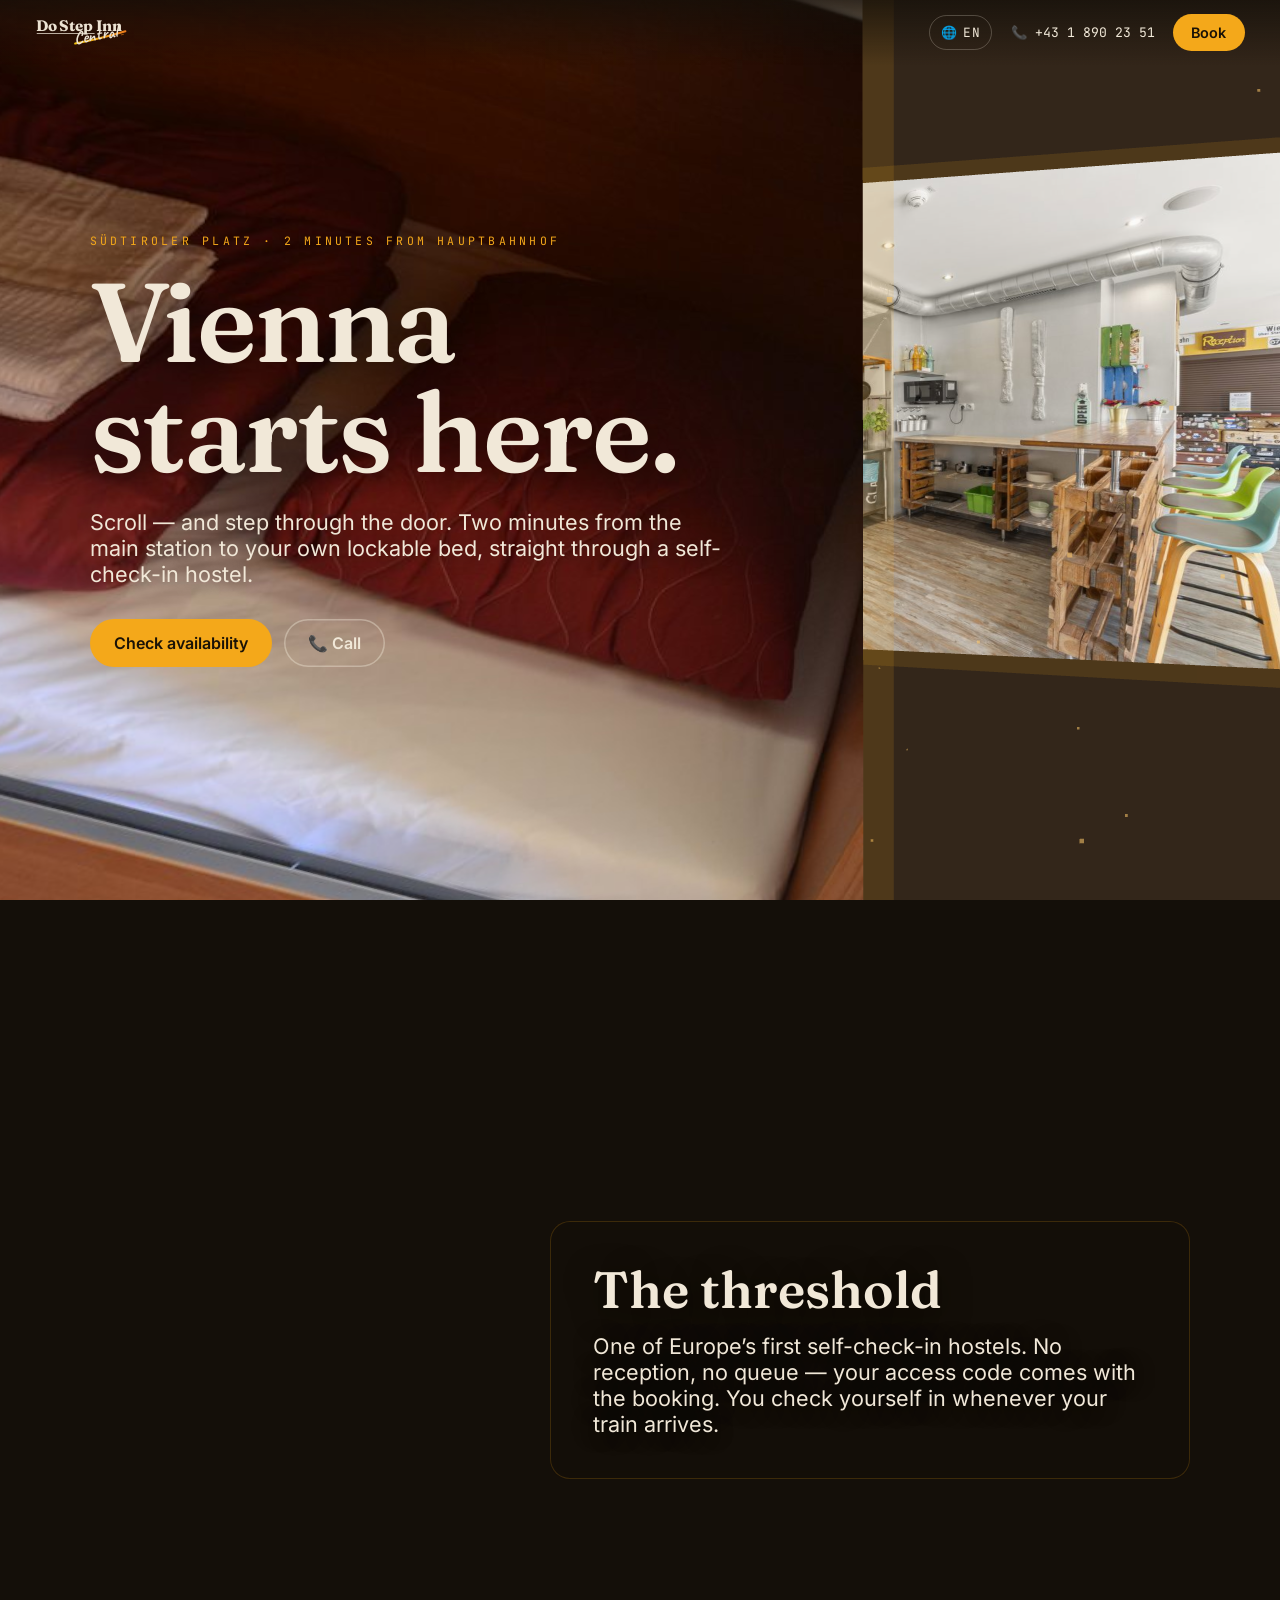
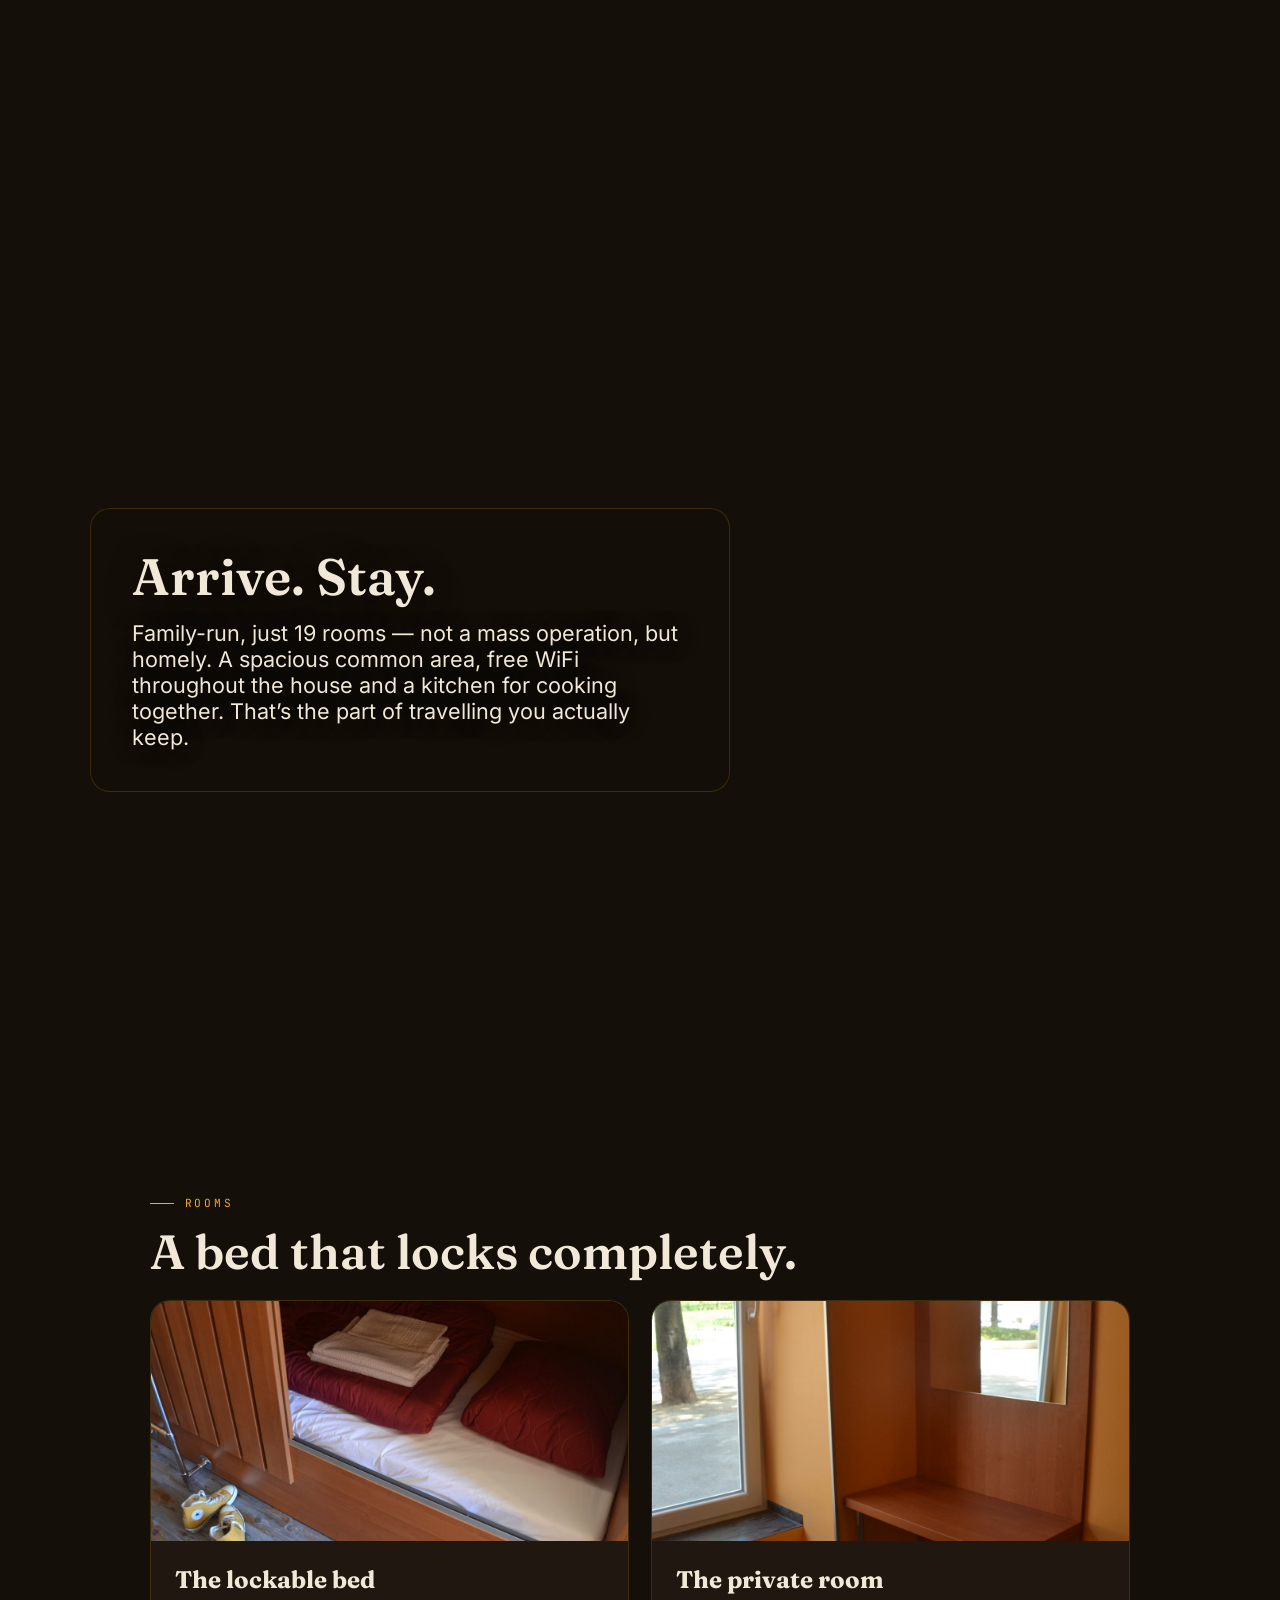
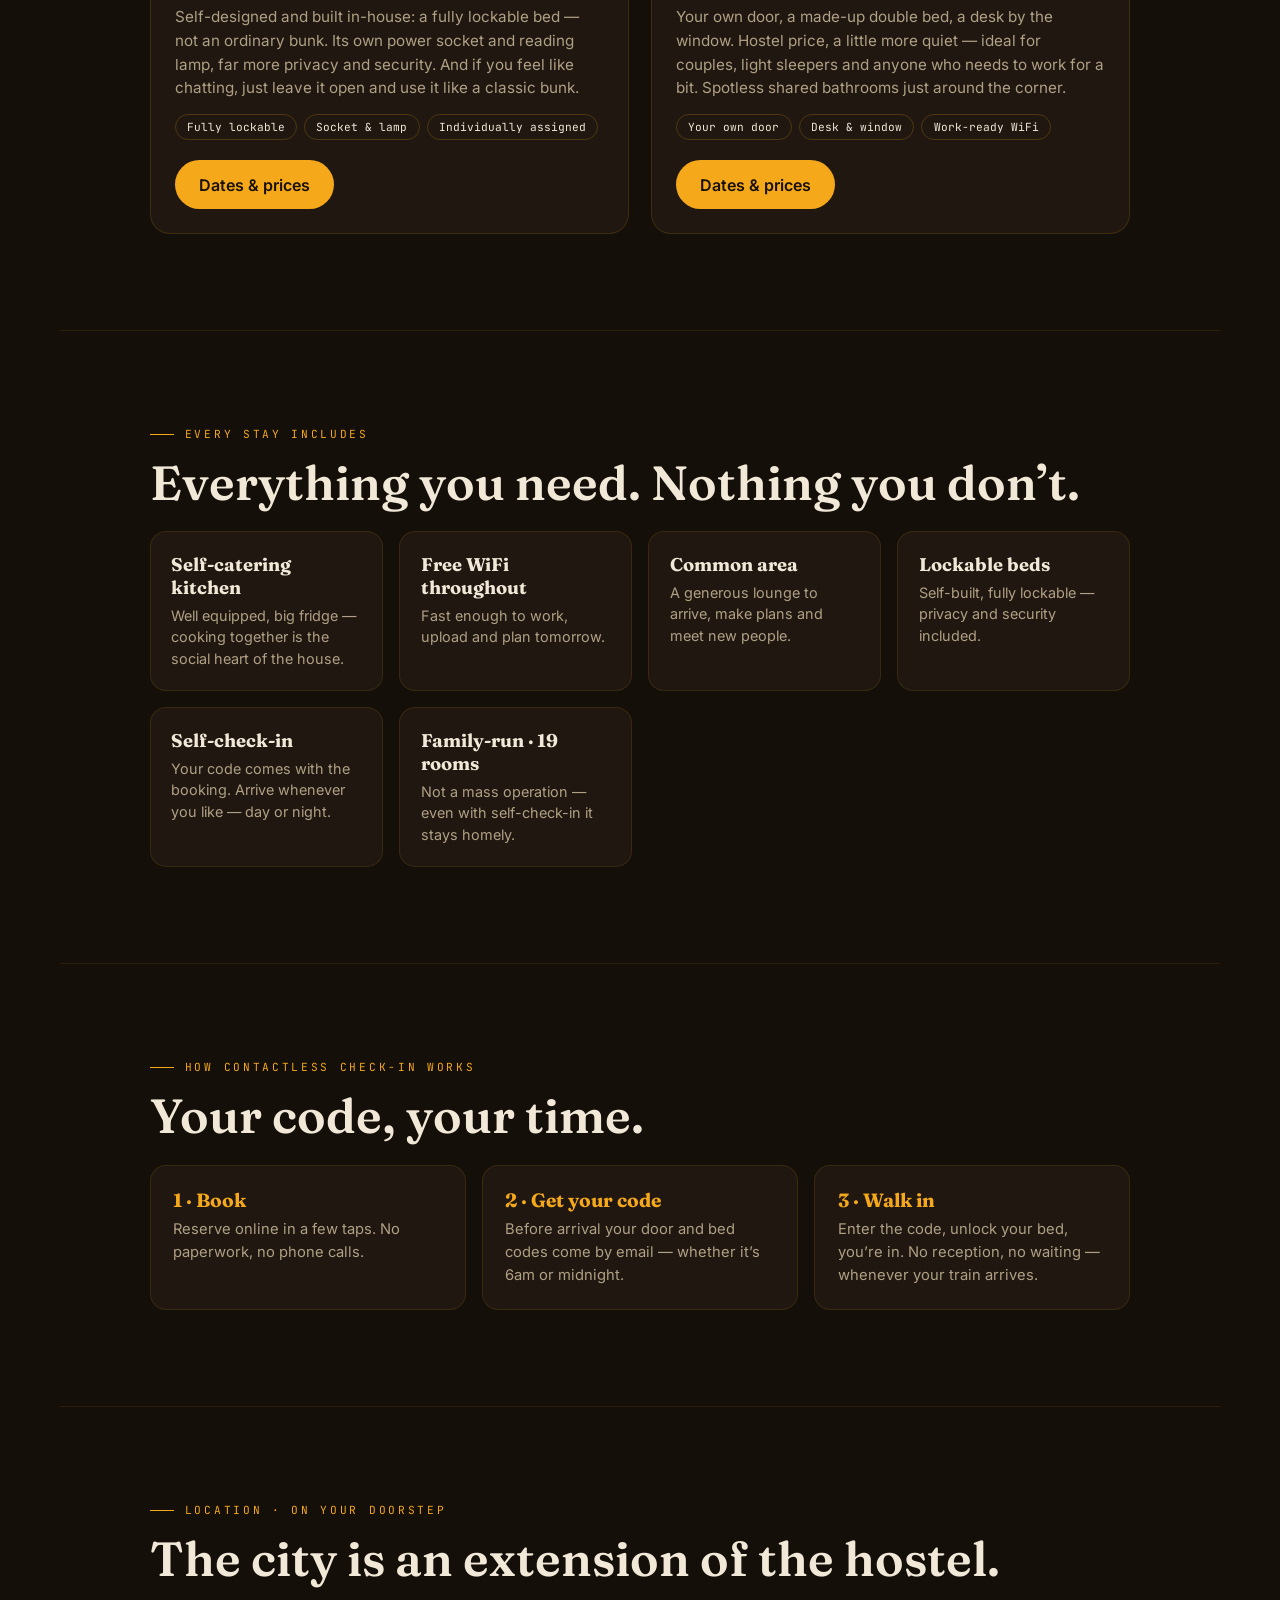
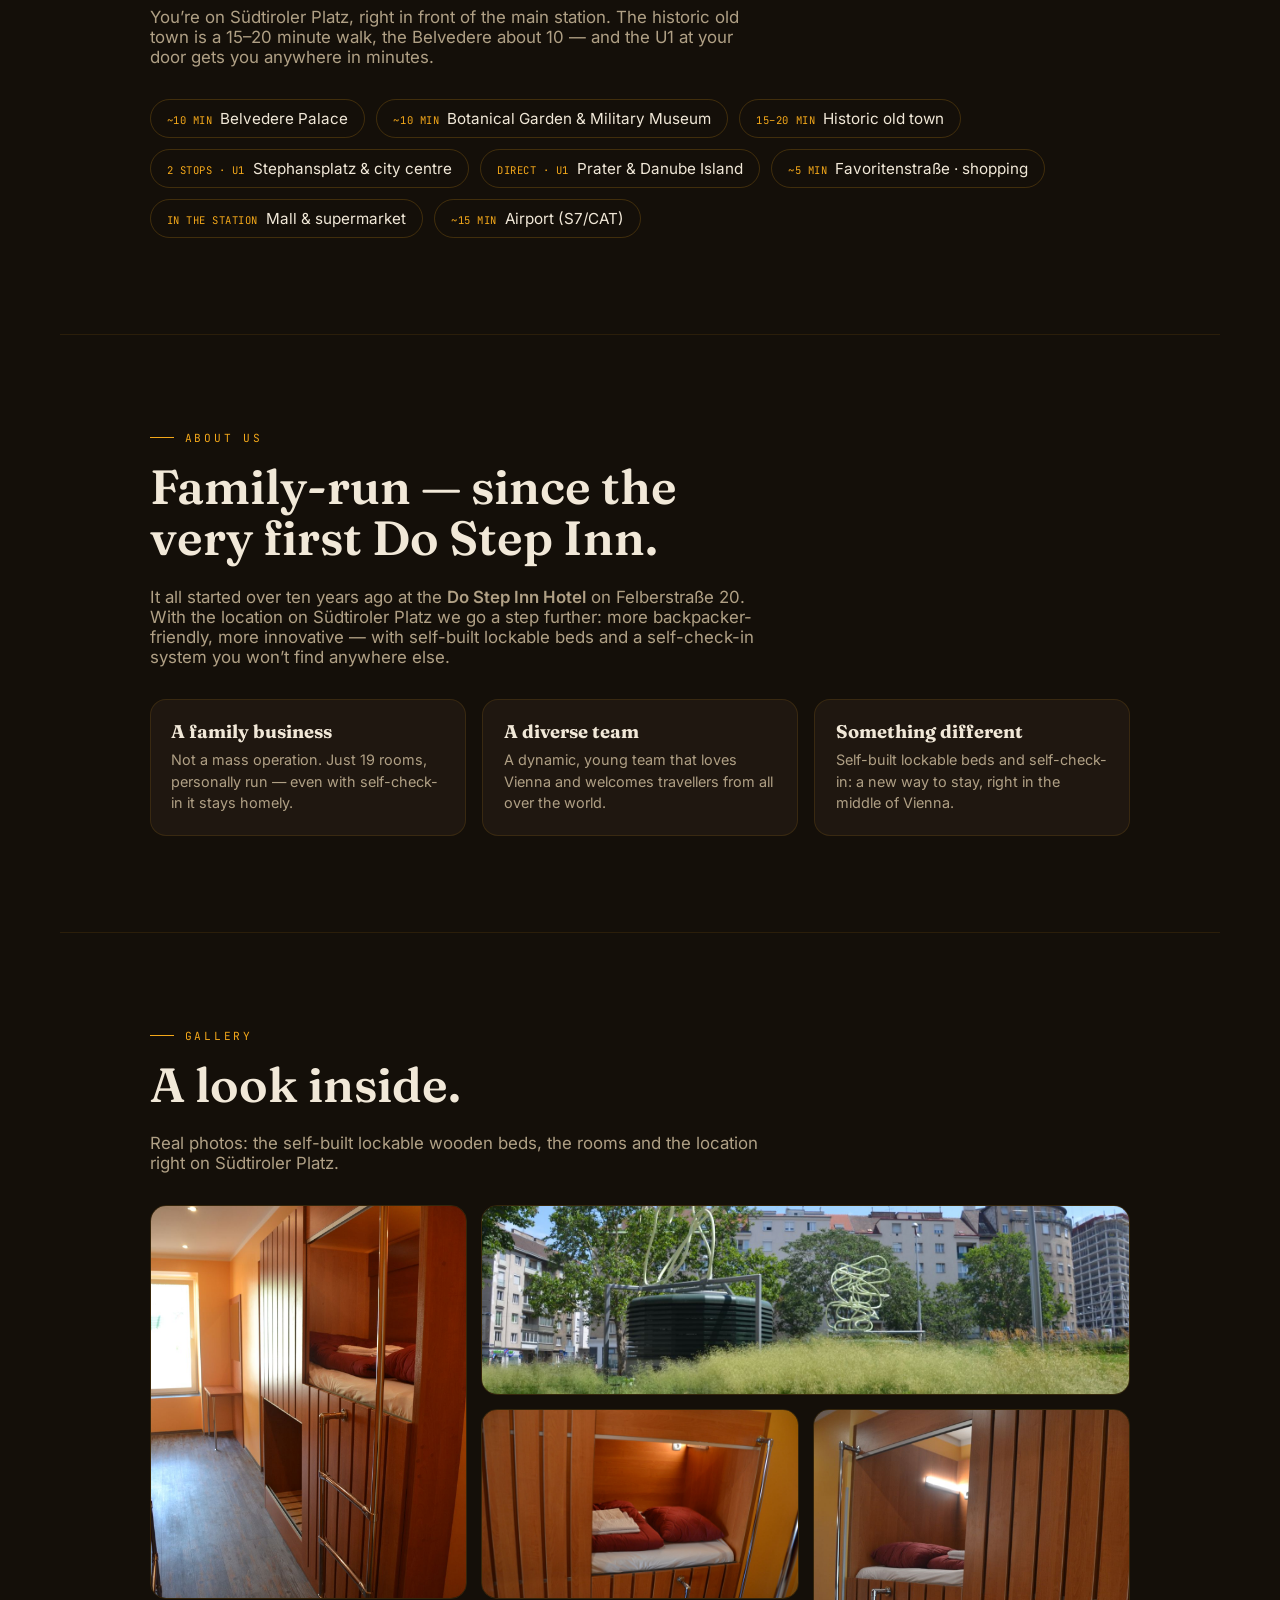
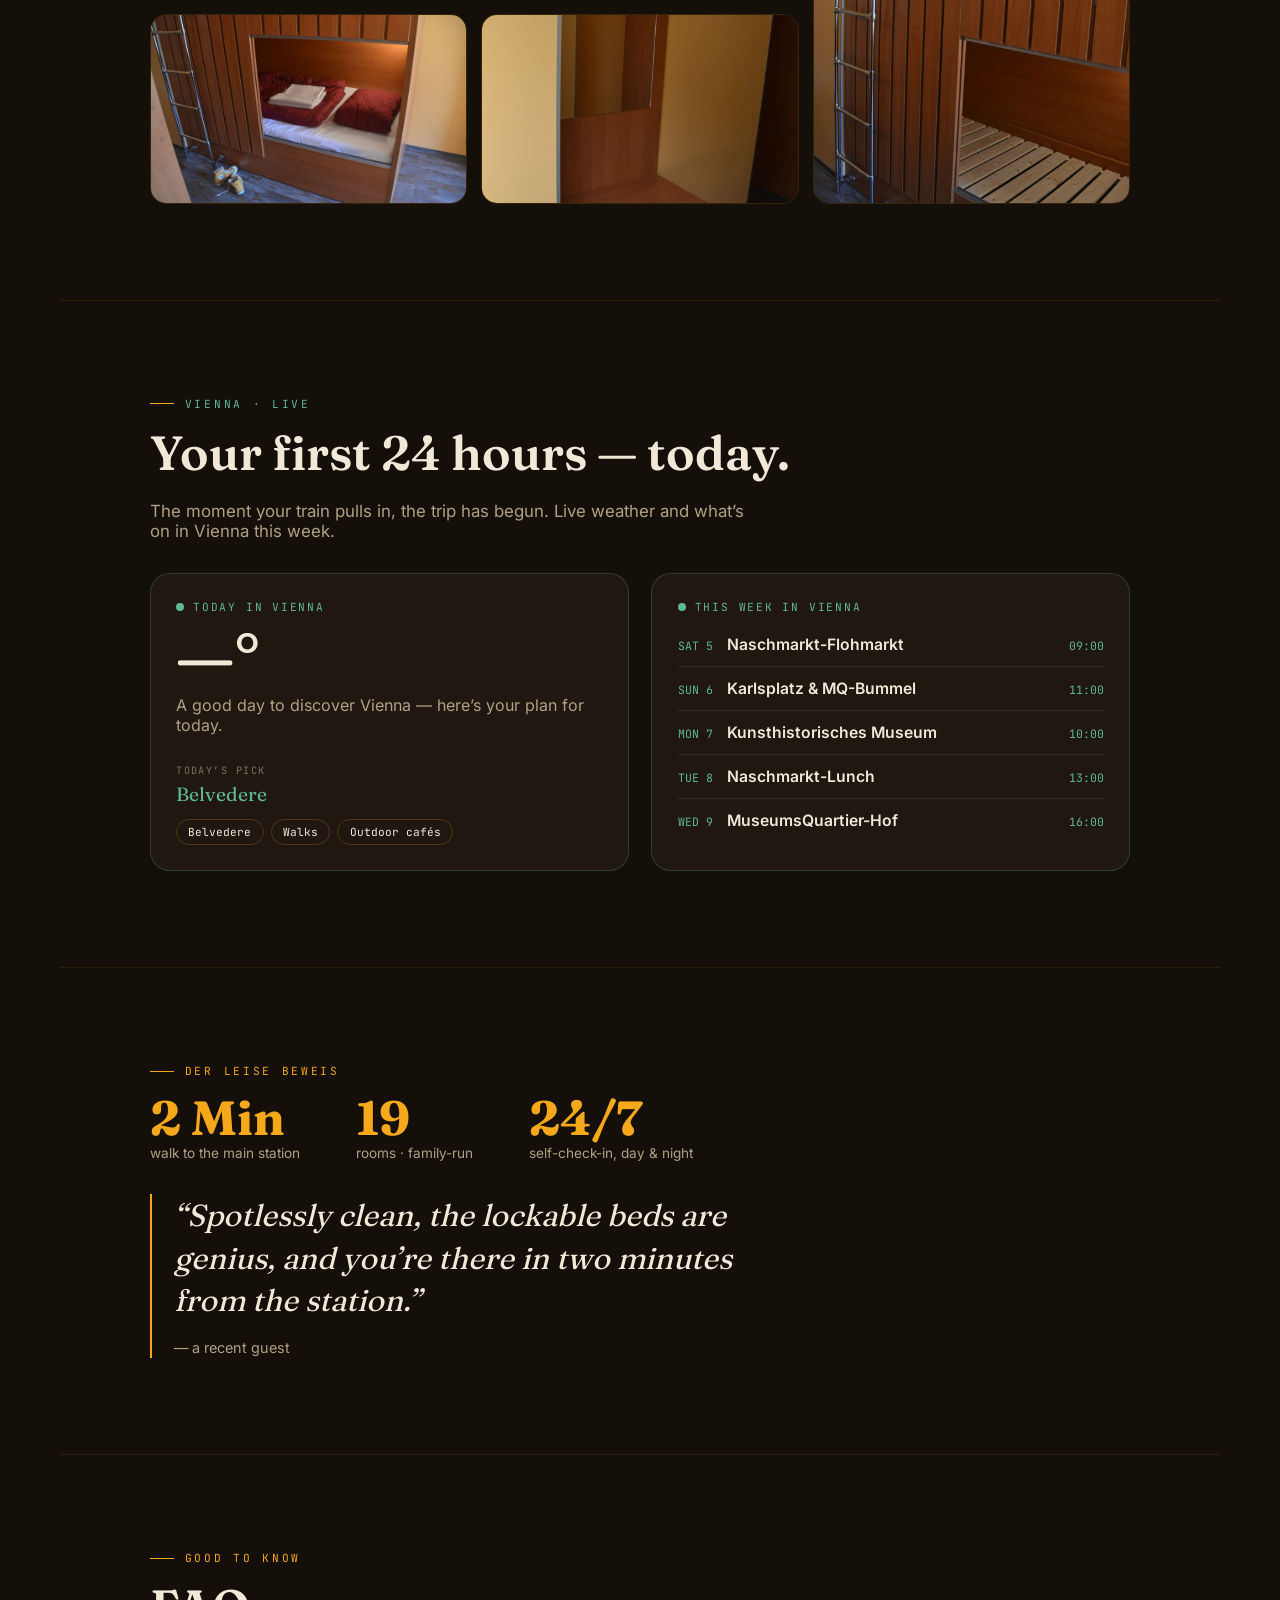
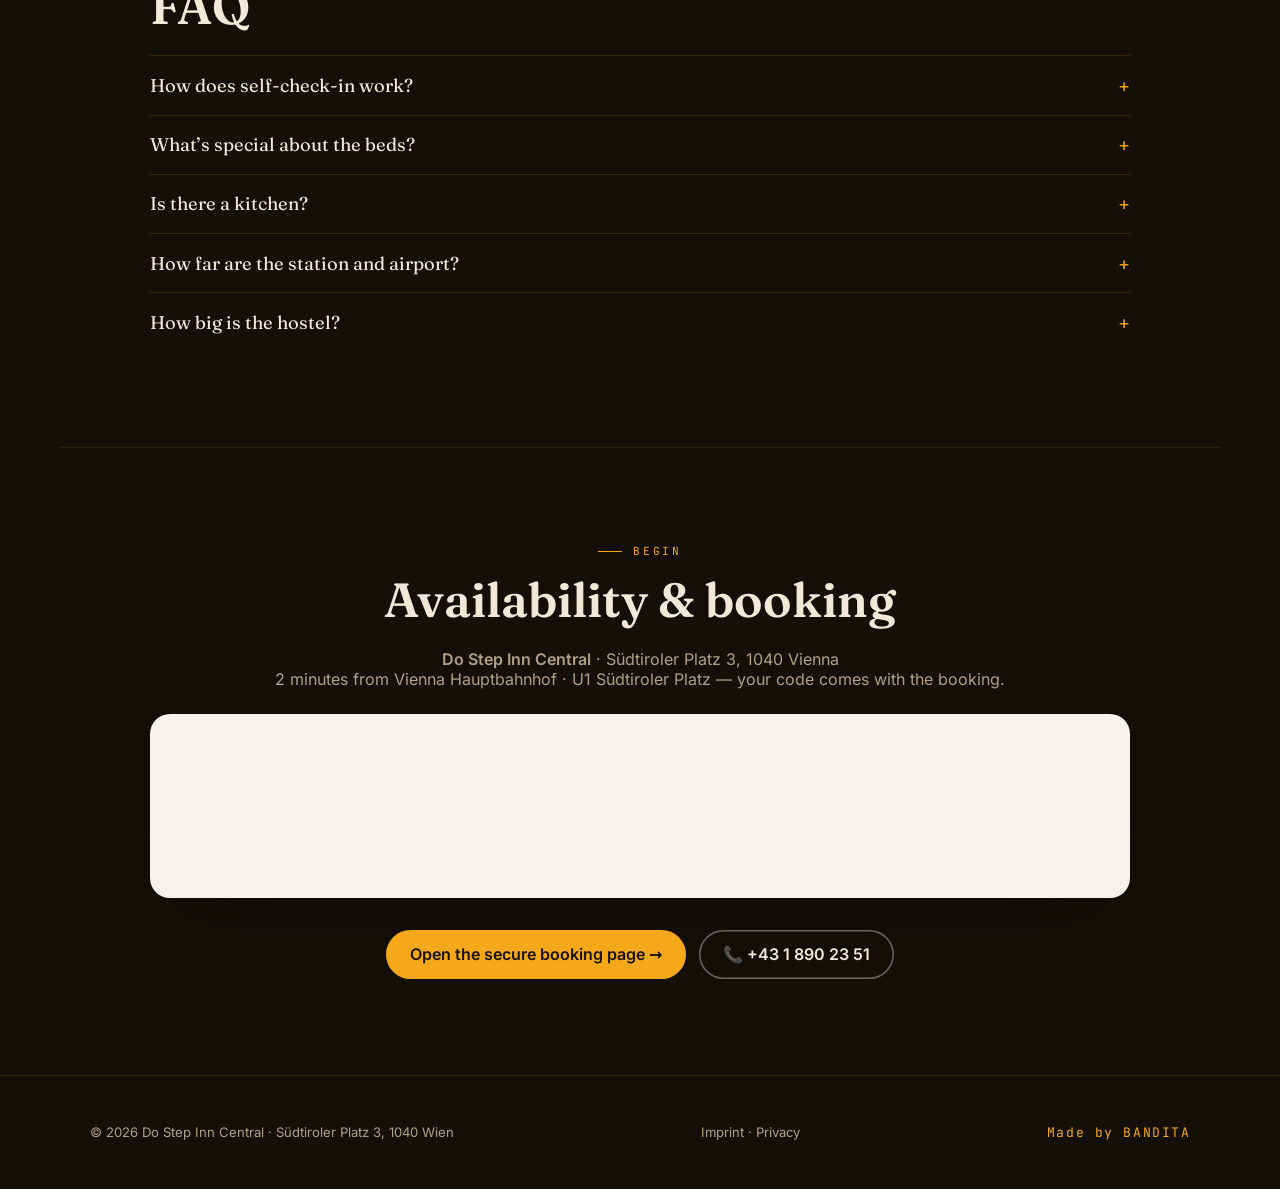
==== commit cb89ba35: "v2: replace wrong-property photos with the real Do Step Inn Central shots The previous photos came f" ====
--- a/v2/index.html
+++ b/v2/index.html
@@ -296,14 +296,14 @@
     <section class="section" id="galerie">
       <p class="kick" data-reveal data-i18n="ga_kick">Galerie</p>
       <h2 data-reveal data-i18n="ga_h">Ein Blick ins Haus.</h2>
-      <p class="intro" data-reveal data-i18n="ga_intro">Echte Fotos: die verschließbaren Betten, die gelben Zimmer und der Gemeinschaftsbereich, in dem Reisende zusammenkommen.</p>
+      <p class="intro" data-reveal data-i18n="ga_intro">Echte Fotos: die selbst gebauten, verschließbaren Holz-Betten, die Zimmer und die Lage direkt am Südtiroler Platz.</p>
       <div class="gallery-grid" data-reveal>
-        <img class="tall" src="/assets/img/hostel/g1_pods.jpg" alt="Selbst gebaute, verschließbare Betten im Do Step Inn Central" loading="lazy" width="933" height="1400" />
-        <img class="wide" src="/assets/img/hostel/g2_dorm.jpg" alt="Helles Zimmer mit Fenster zum Südtiroler Platz" loading="lazy" width="1400" height="935" />
-        <img src="/assets/img/hostel/g4_common.jpg" alt="Gemeinschaftsbereich mit Tischfußball" loading="lazy" width="933" height="1400" />
-        <img src="/assets/img/hostel/g5_foosball.jpg" alt="Tischfußball im Gemeinschaftsbereich" loading="lazy" width="861" height="1400" />
-        <img src="/assets/img/hostel/g3_room.jpg" alt="Zimmer mit eingebautem, verschließbarem Bett" loading="lazy" width="933" height="1400" />
-        <img class="wide" src="/assets/img/hostel/g6_window.jpg" alt="Gemütliches Bett am Fenster" loading="lazy" width="1400" height="933" />
+        <img class="tall" src="/assets/img/hostel/c2_dorm.jpg" alt="Zimmer mit den selbst gebauten, verschließbaren Holz-Betten" loading="lazy" width="1000" height="1500" />
+        <img class="wide" src="/assets/img/hostel/c4_square.jpg" alt="Grüner Südtiroler Platz direkt vor dem Hauptbahnhof" loading="lazy" width="1500" height="1000" />
+        <img src="/assets/img/hostel/c1_pods.jpg" alt="Verschließbares Bett mit eigener Leselampe und Leiter" loading="lazy" width="1500" height="1000" />
+        <img class="tall" src="/assets/img/hostel/c3_bed.jpg" alt="Blick in eine hölzerne, verschließbare Schlafbox" loading="lazy" width="1000" height="1500" />
+        <img src="/assets/img/hostel/c6_bed2.jpg" alt="Gemachtes Bett in der verschließbaren Box" loading="lazy" width="1500" height="1000" />
+        <img src="/assets/img/hostel/c5_private.jpg" alt="Privatzimmer mit Schreibtisch am Fenster" loading="lazy" width="1000" height="1500" />
       </div>
     </section>
 
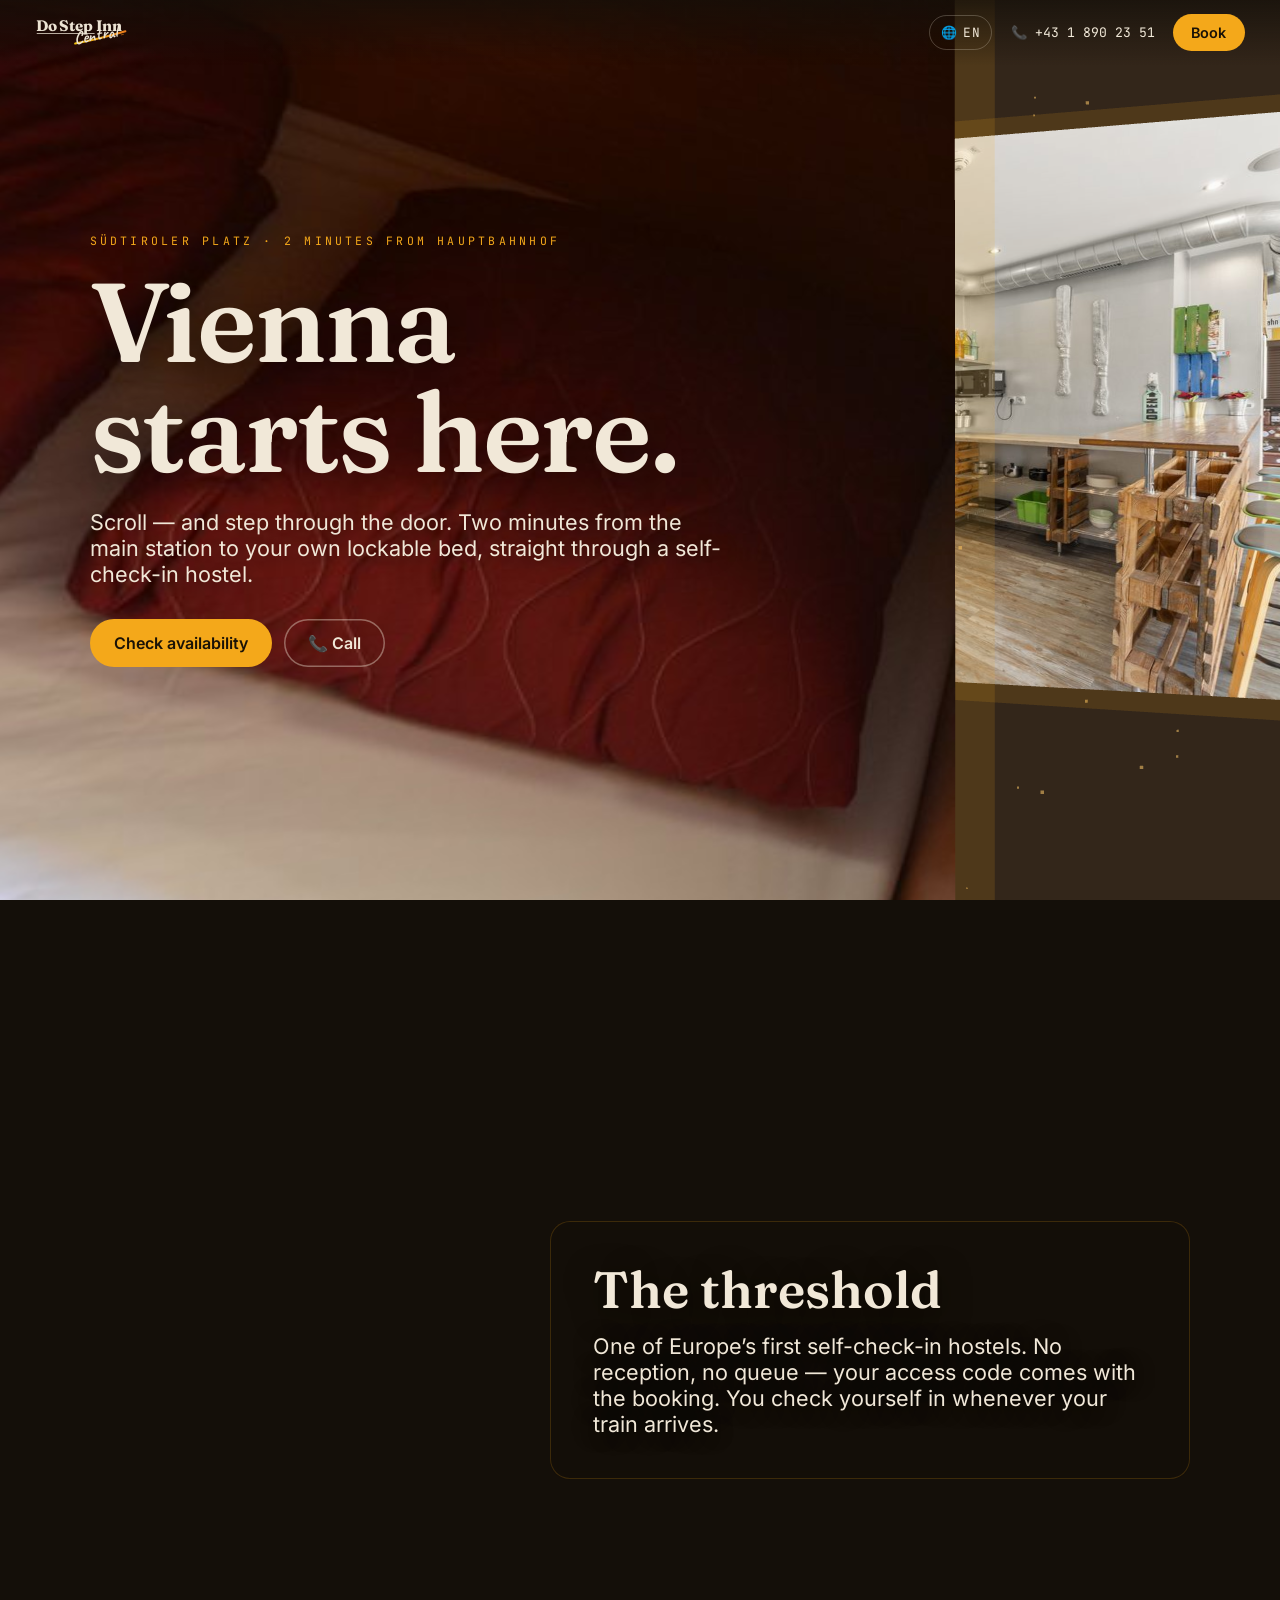
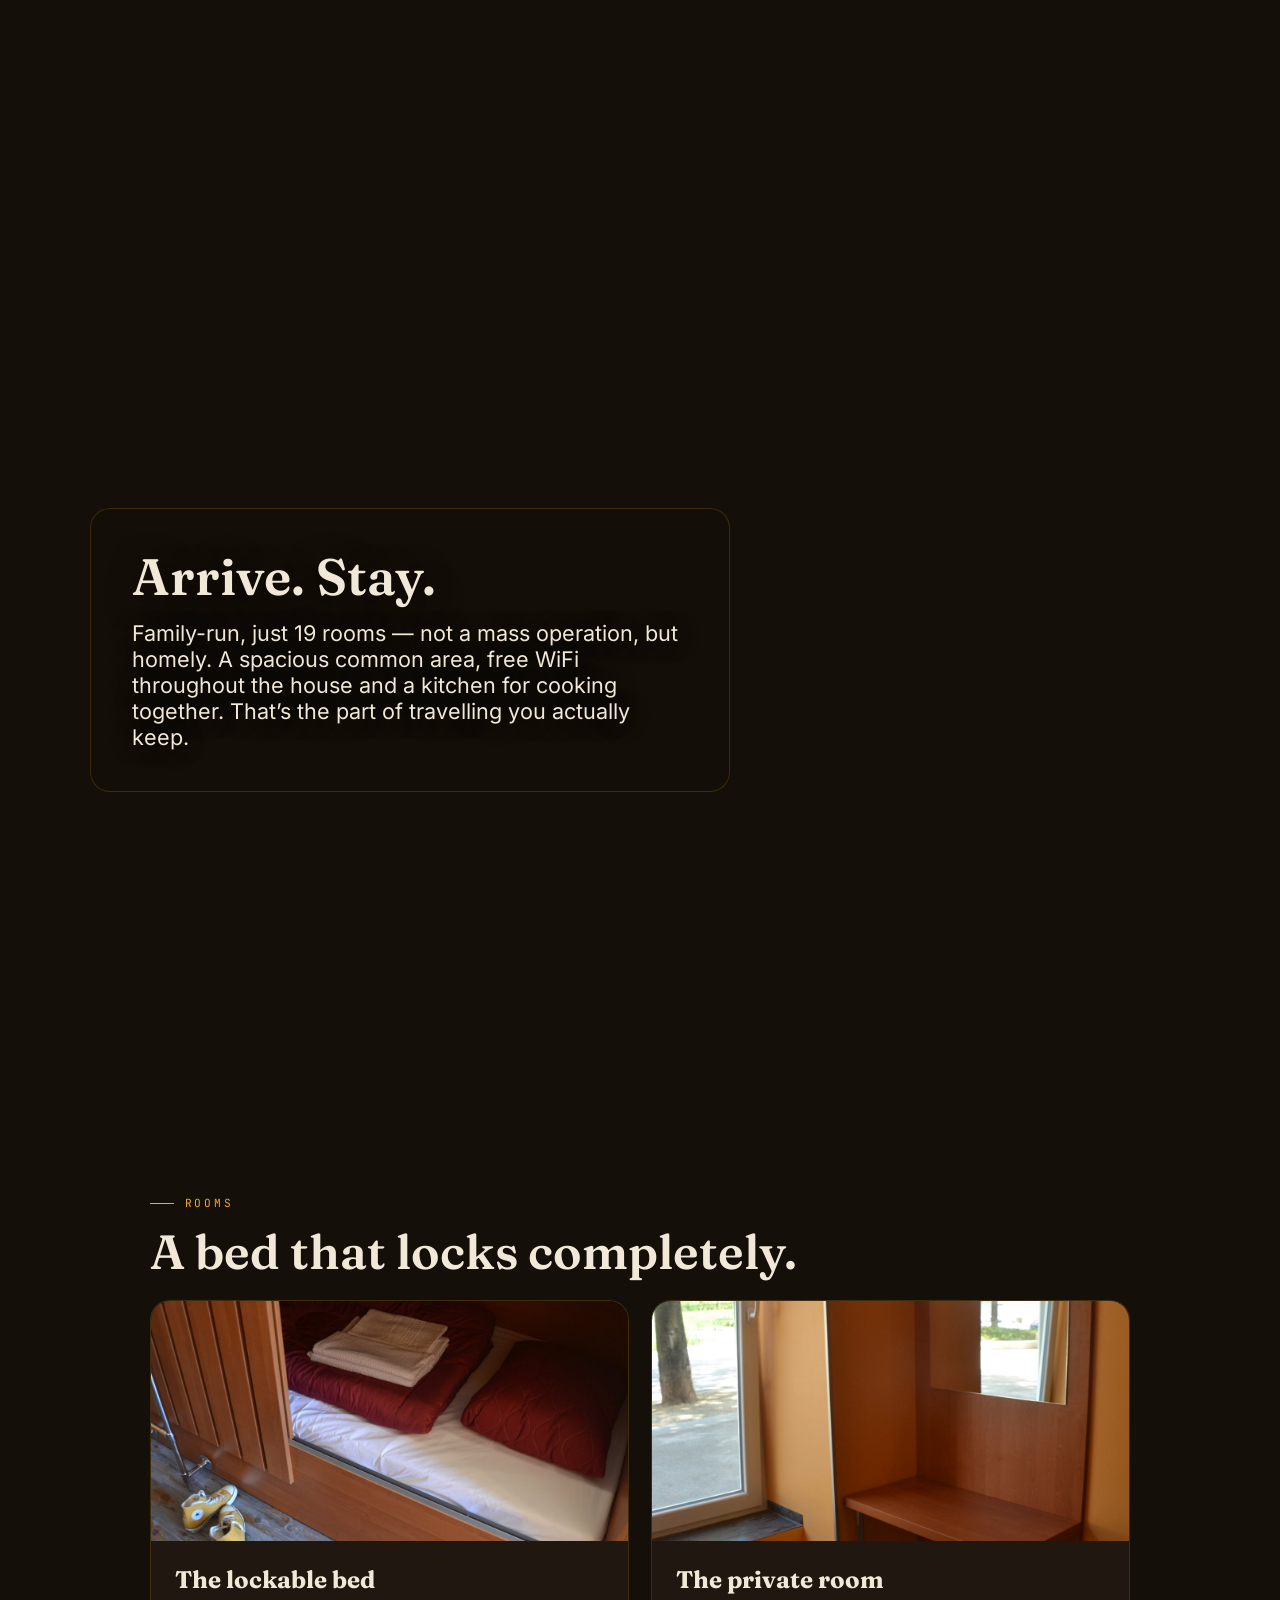
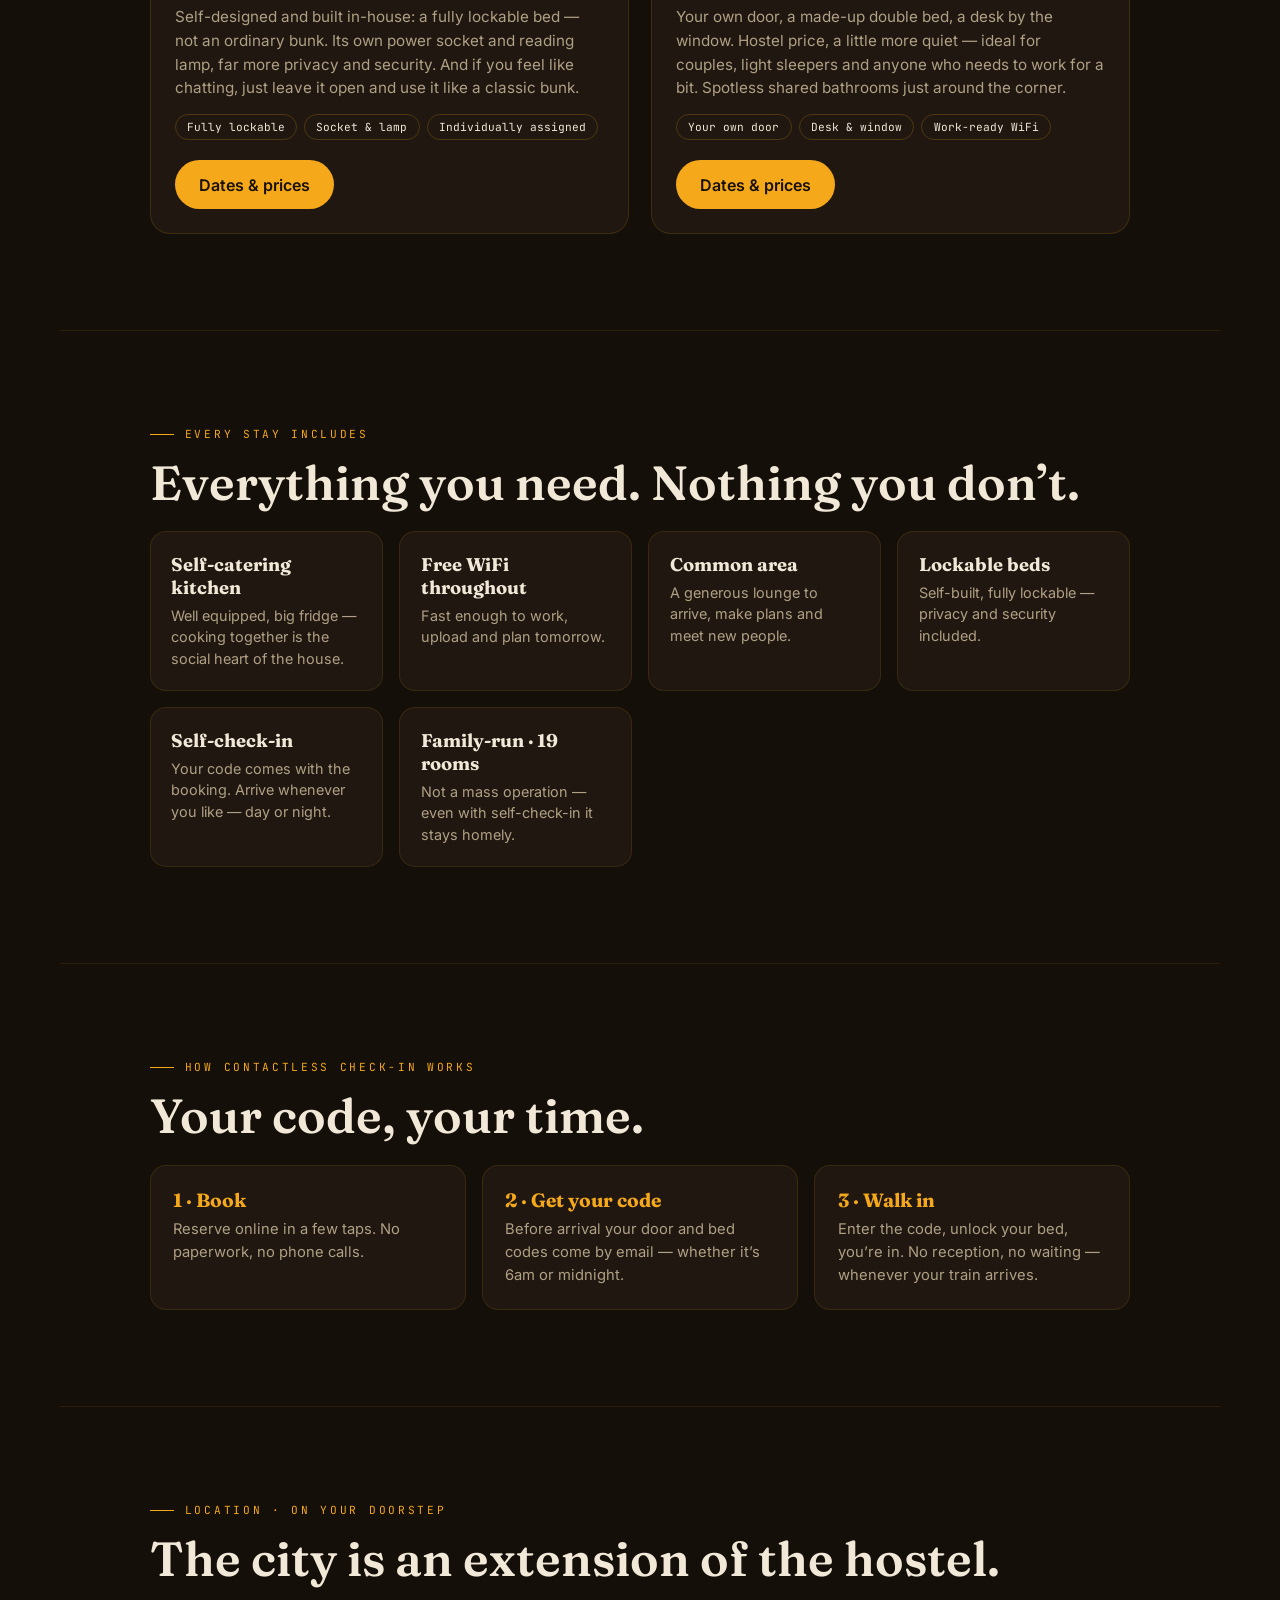
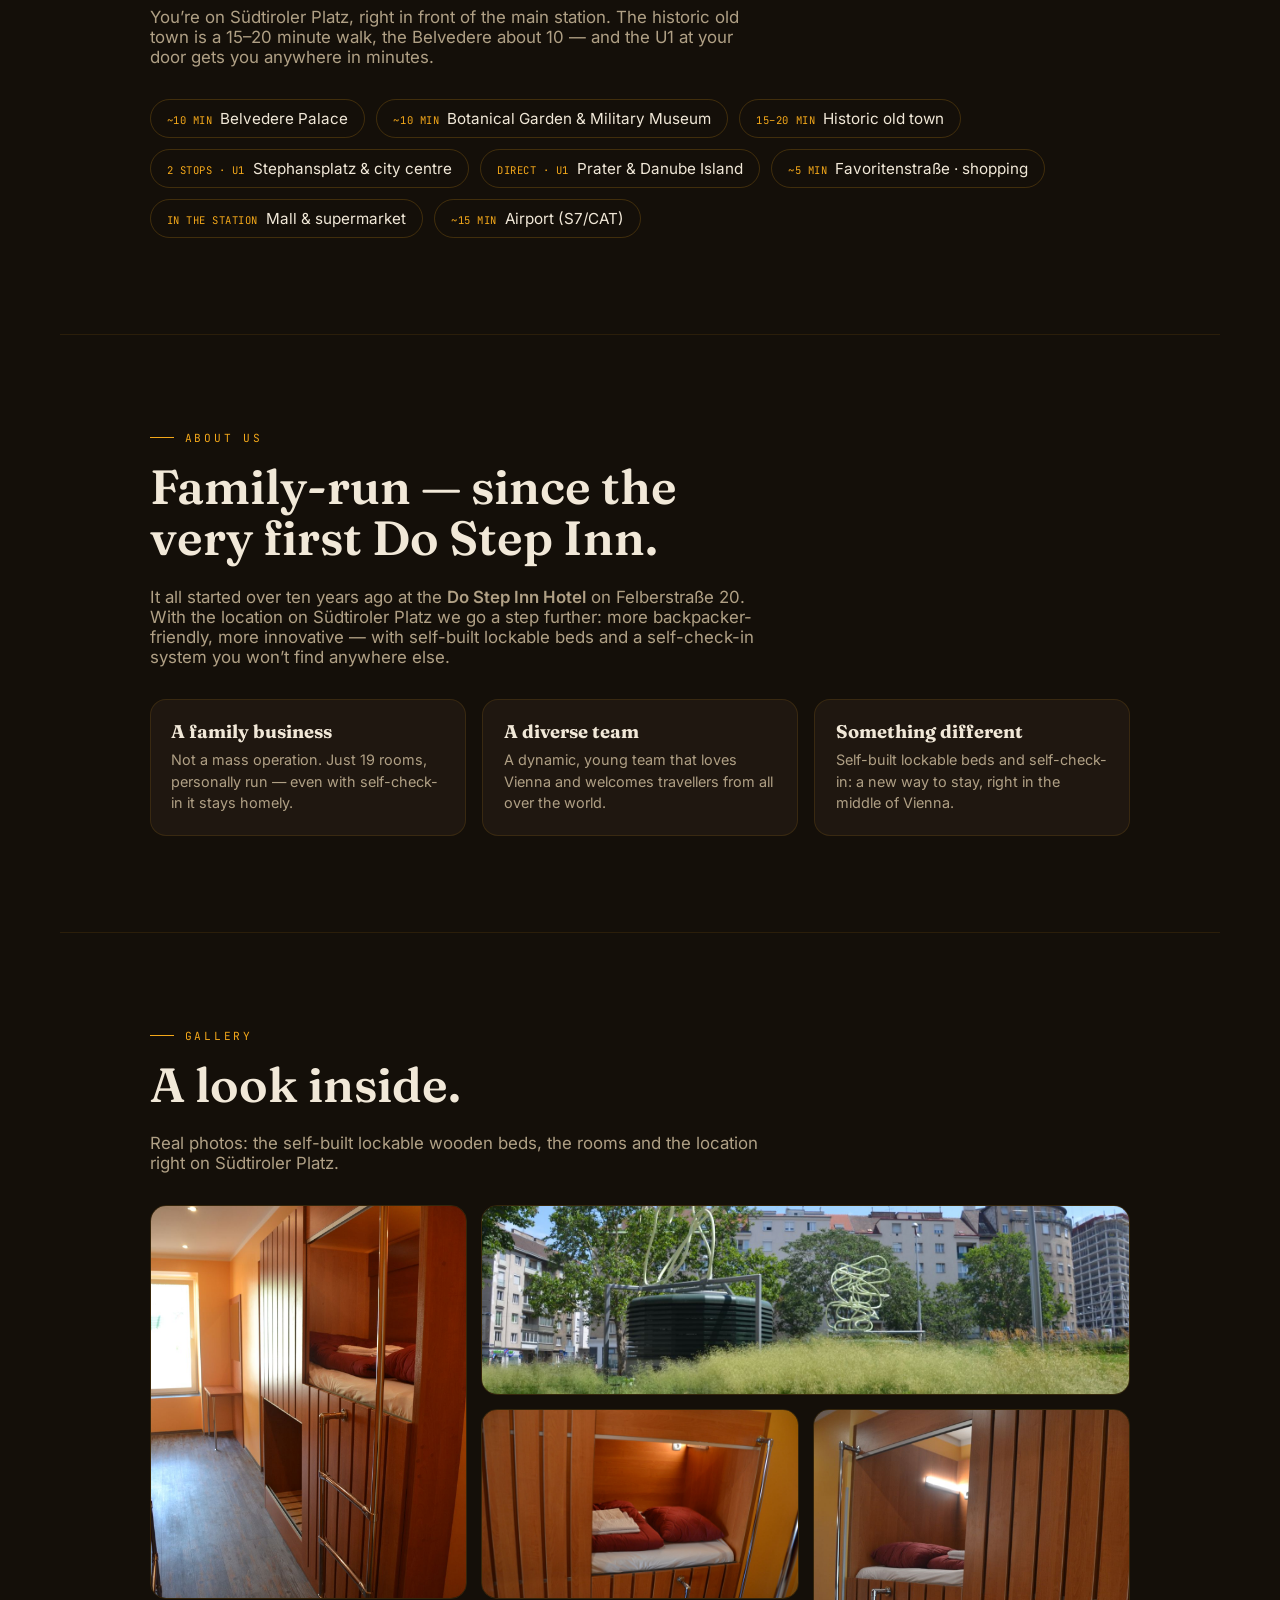
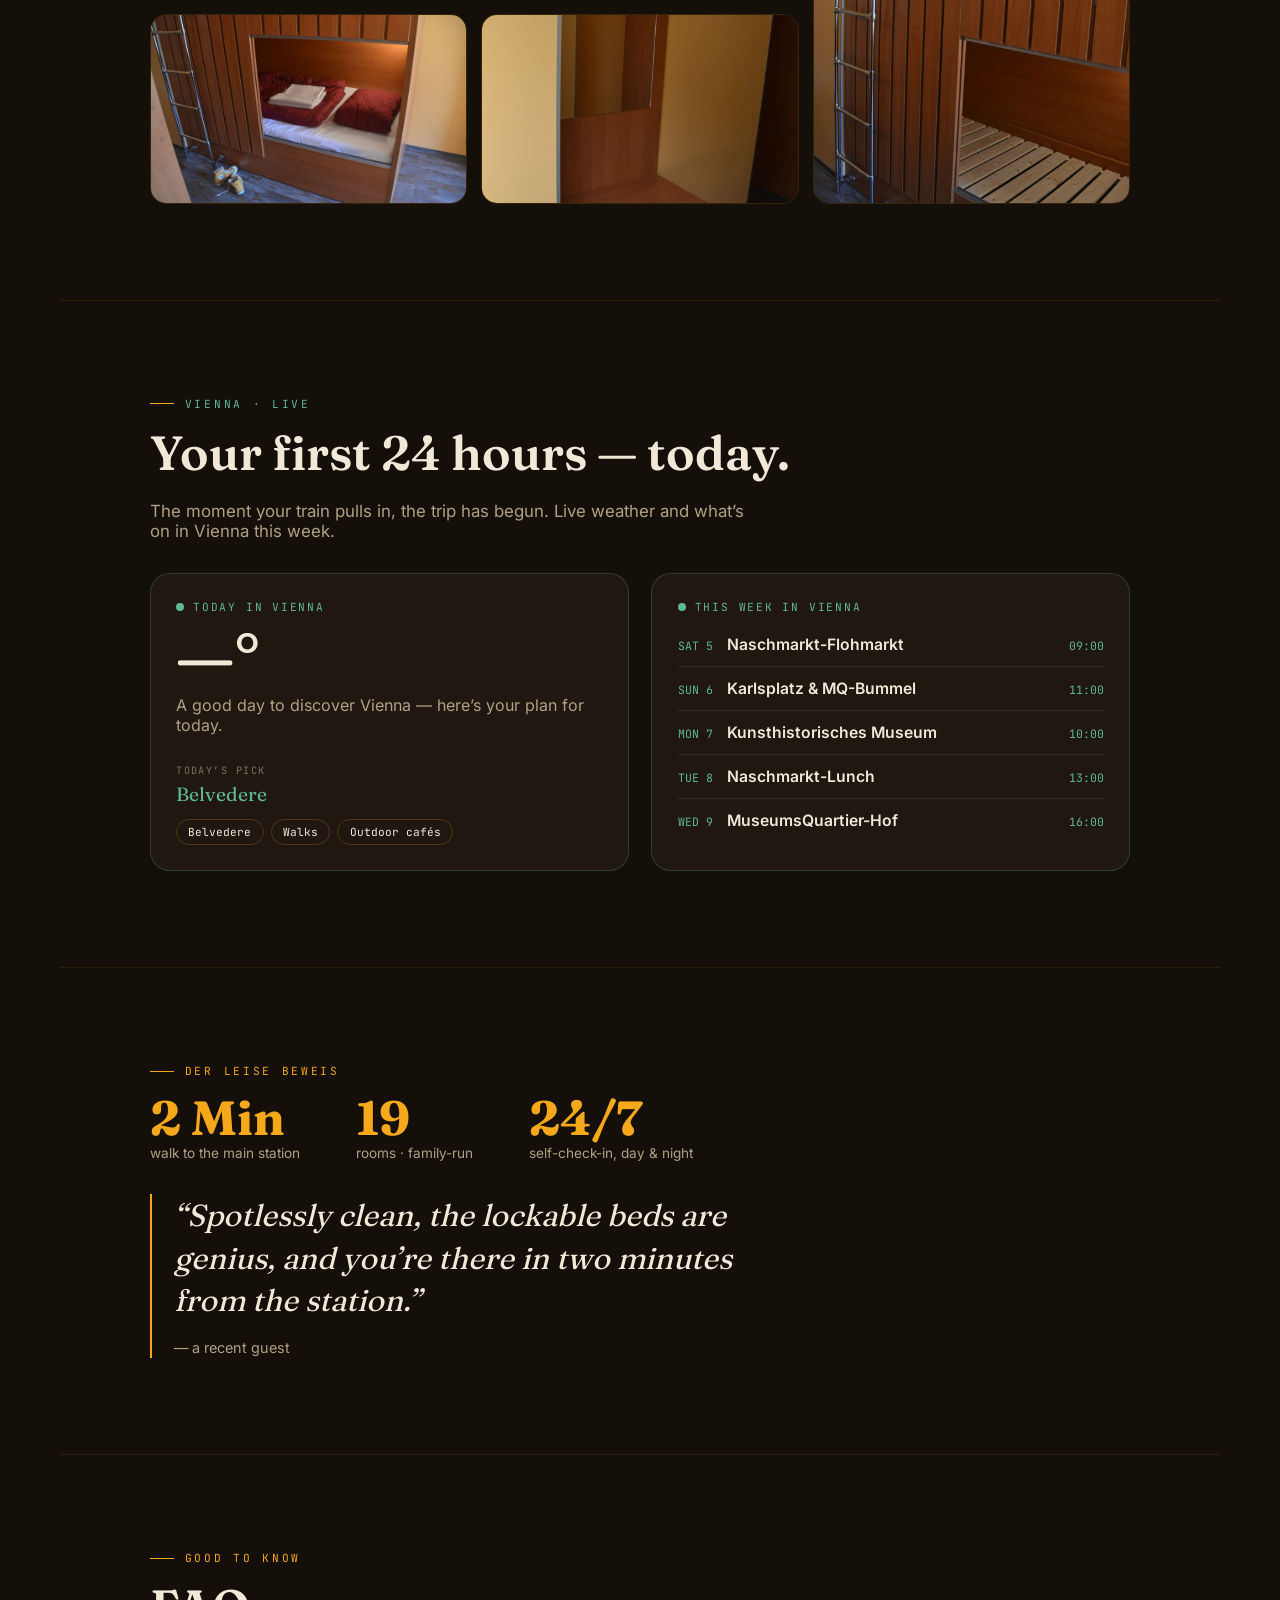
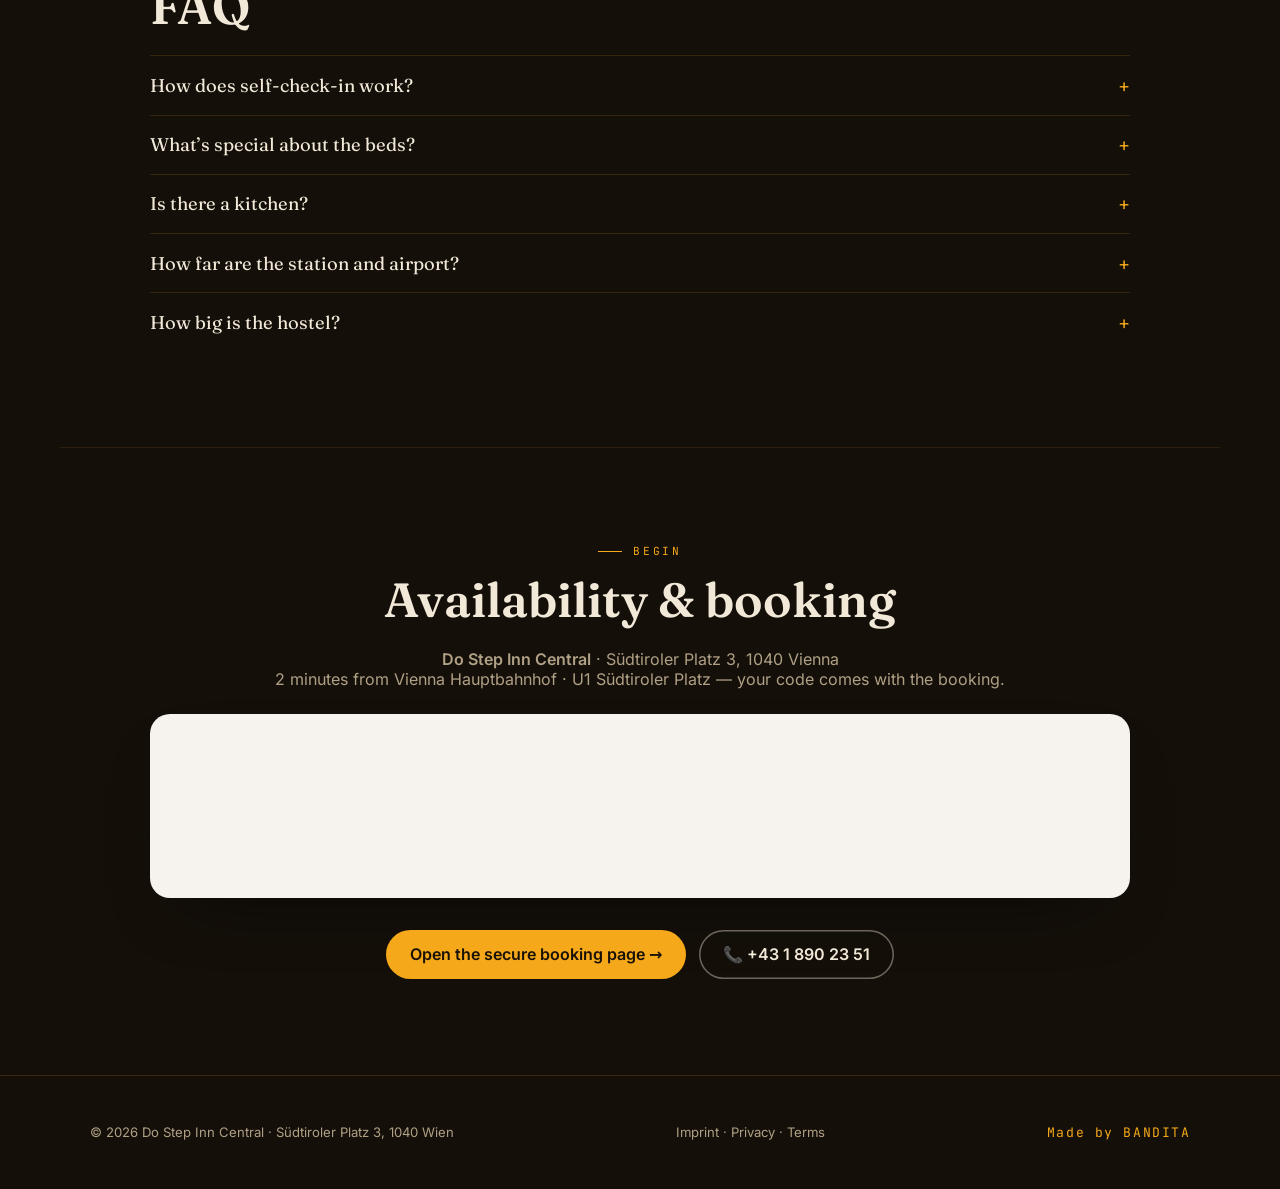
==== commit e59eb958: "v2: remove "confirmation required" flags from Imprint; add Hotel AGB page - Imprint: drop the intern" ====
--- a/v2/index.html
+++ b/v2/index.html
@@ -366,7 +366,7 @@
 
     <footer class="v2foot">
       <div>© <span id="yr">2026</span> Do Step Inn Central · Südtiroler Platz 3, 1040 Wien</div>
-      <div><a href="/v2/imprint" data-i18n="foot_imprint">Impressum</a> · <a href="/v2/privacy" data-i18n="foot_privacy">Datenschutz</a></div>
+      <div><a href="/v2/imprint" data-i18n="foot_imprint">Impressum</a> · <a href="/v2/privacy" data-i18n="foot_privacy">Datenschutz</a> · <a href="/v2/agb" data-i18n="foot_agb">AGB</a></div>
       <a class="madeby" href="https://bandita-pink.vercel.app" target="_blank" rel="noopener">Made by BANDITA</a>
     </footer>
   </div>
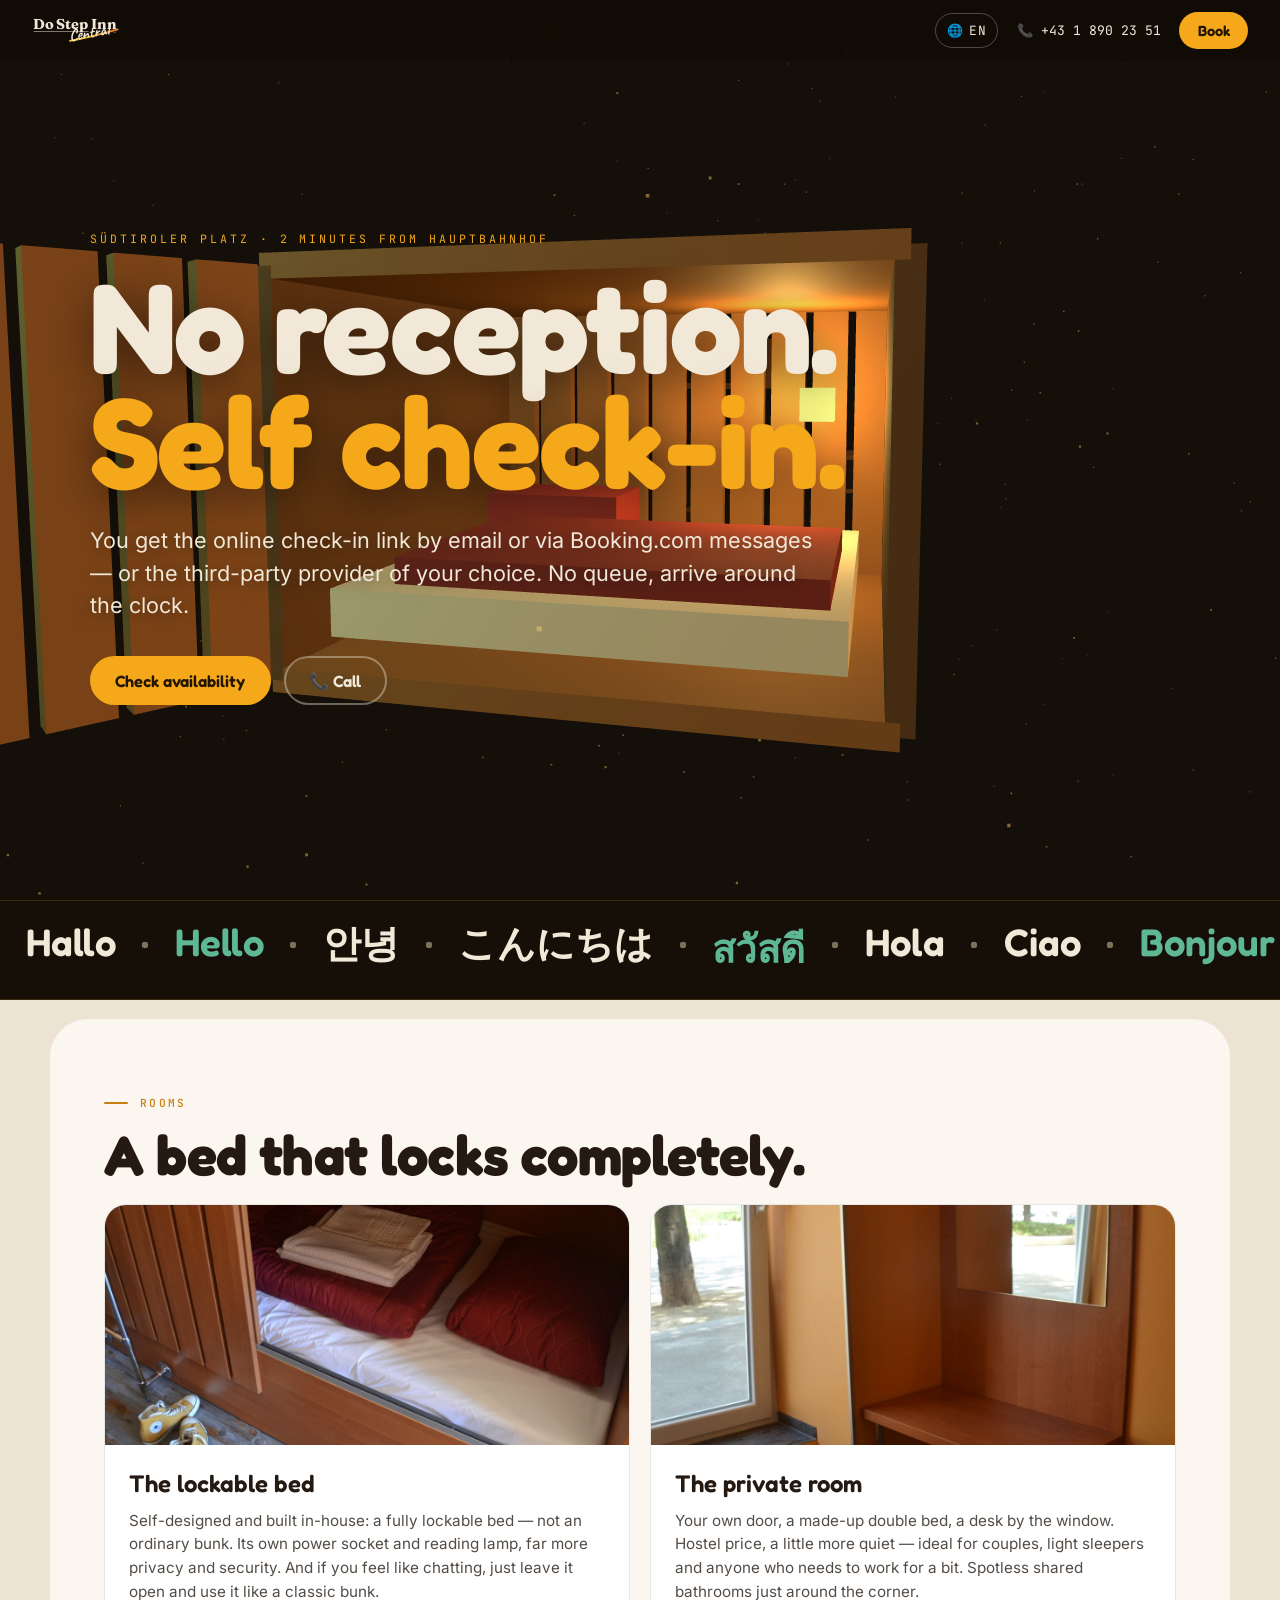
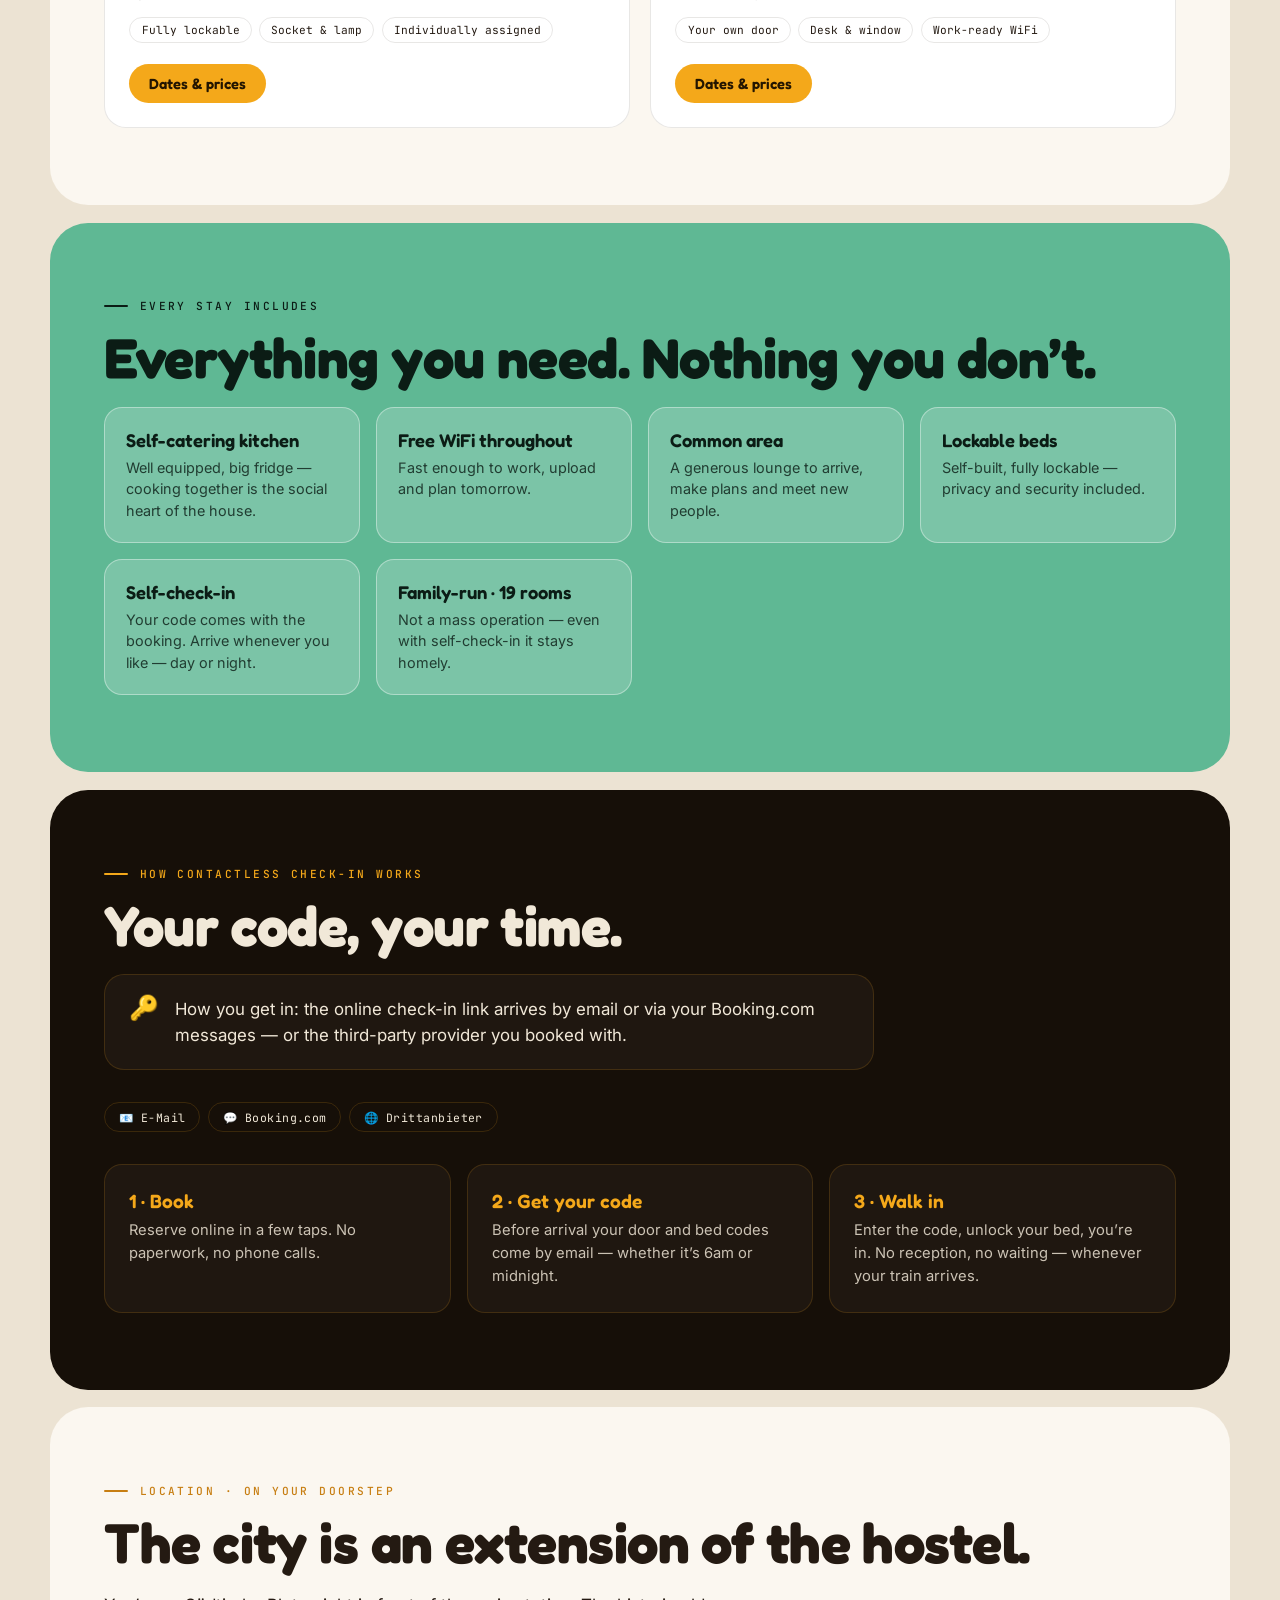
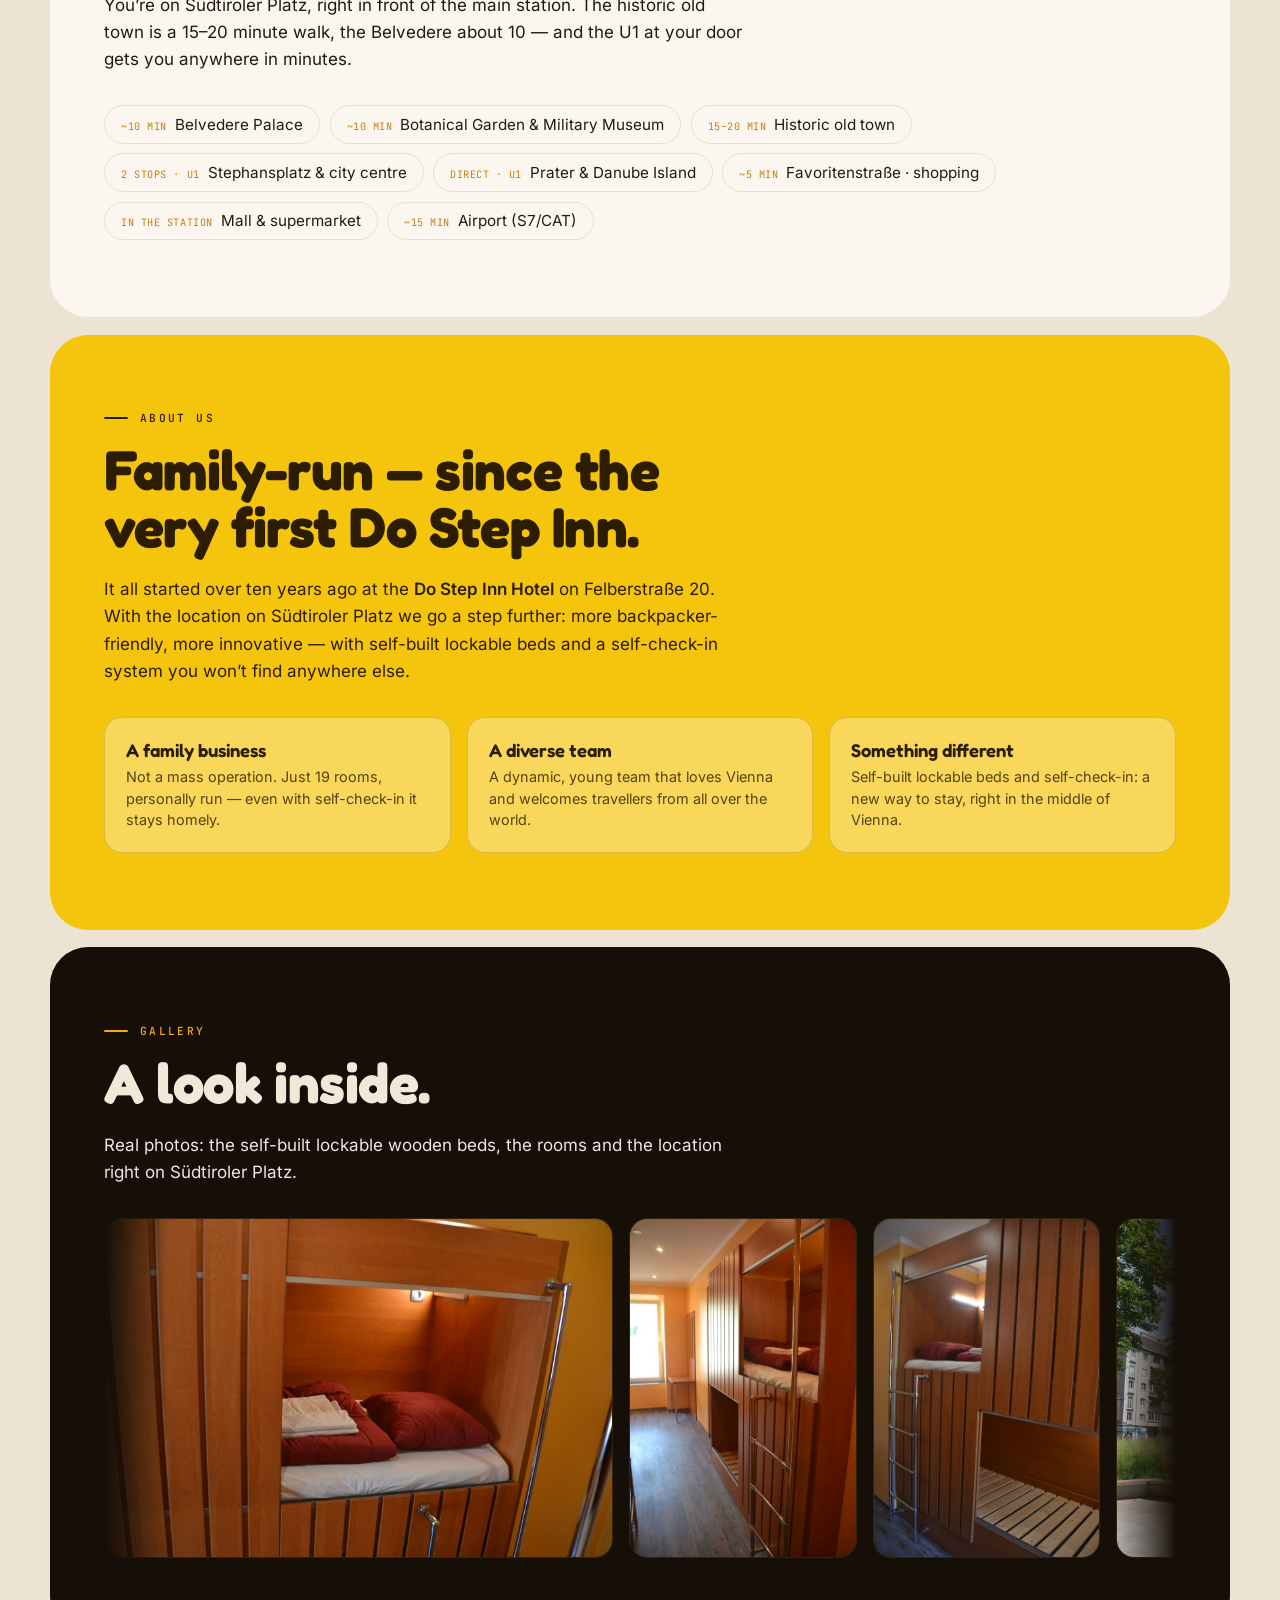
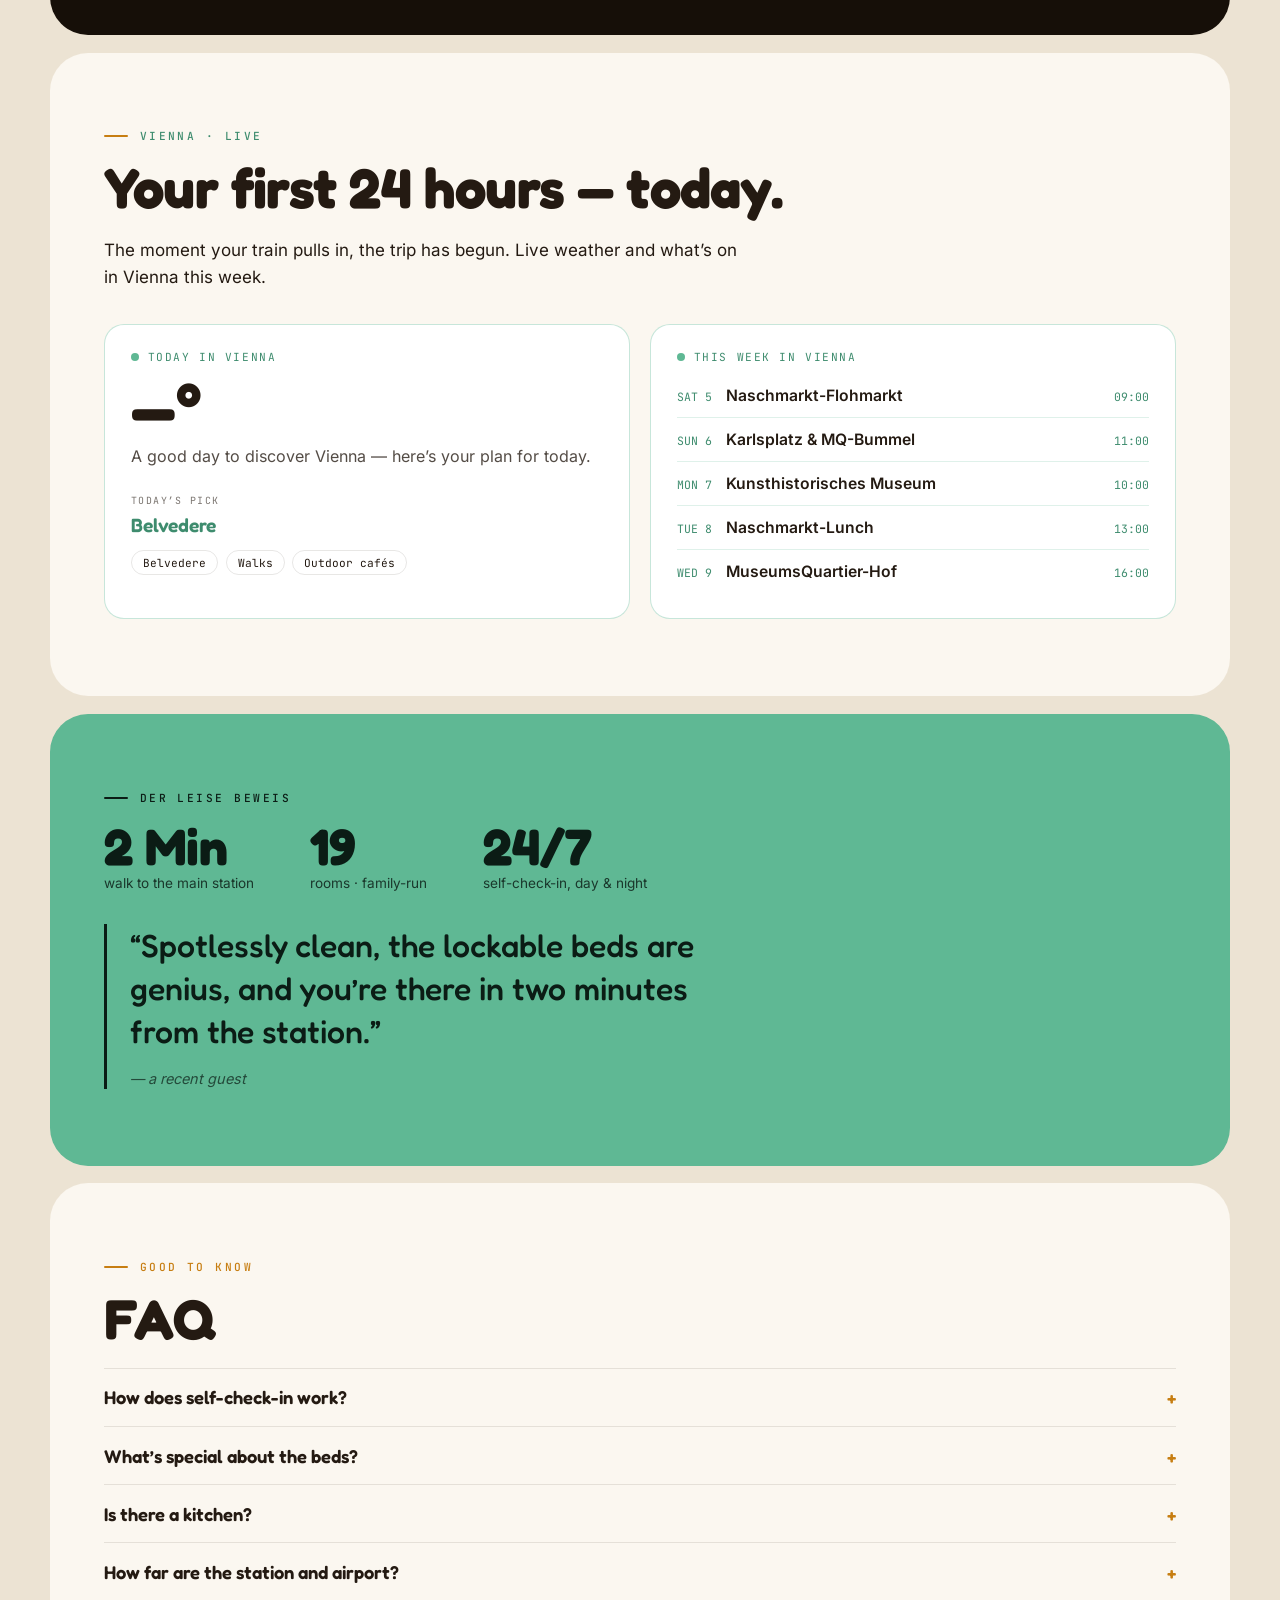
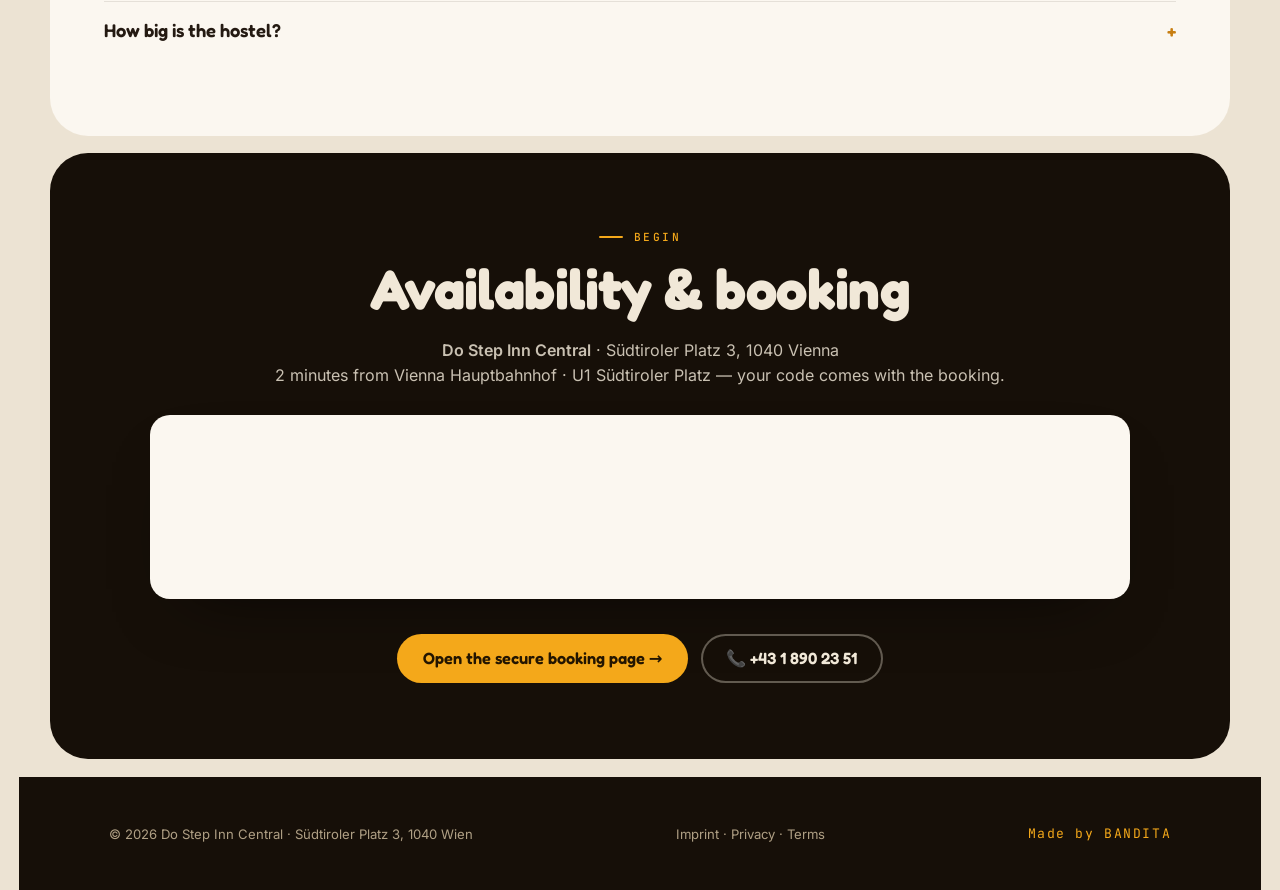
==== commit 9937e663: "v2: playful hostel redesign — 3D pod hero, color blocks, self-check-in front & centre Direction from" ====
--- a/v2/index.html
+++ b/v2/index.html
@@ -3,170 +3,220 @@
 <head>
 <meta charset="UTF-8" />
 <meta name="viewport" content="width=device-width, initial-scale=1, viewport-fit=cover" />
-<title>Do Step Inn Central — 3D Prototype</title>
+<title>Do Step Inn Central — Self-Check-in Hostel Wien</title>
 <meta name="robots" content="noindex" />
-<meta name="theme-color" content="#33261a" />
+<meta name="theme-color" content="#160f08" />
 <link rel="stylesheet" href="/assets/css/fonts.css?v=6" />
+<link rel="stylesheet" href="/assets/css/fonts-v2.css?v=1" />
 <style>
   :root{
-    --ground:#140f09;--ink:#F1E8D8;--muted:#B0A085;--faint:#7d715c;--amber:#F4A81A;--yellow:#F5C50E;
-    --mint:#5FB894;--mint-deep:#3E8C6E;
-    --serif:'Fraunces',Georgia,serif;--sans:'Inter',system-ui,sans-serif;--mono:'JetBrains Mono',monospace;
+    --ground:#140f09;--coal:#160f08;--ink:#F1E8D8;--muted:#B0A085;--faint:#7d715c;
+    --amber:#F4A81A;--yellow:#F5C50E;--mint:#5FB894;--mint-deep:#3E8C6E;
+    --paper:#ece3d3;--cream:#FBF7F0;--inkdark:#241a12;
+    --display:'Fredoka','Inter',system-ui,sans-serif;--sans:'Inter',system-ui,sans-serif;--mono:'JetBrains Mono',monospace;
+    /* per-section adaptive tokens (defaults = cream section) */
+    --acc:#C77E12;--tile:#ffffff;--tileln:rgba(30,20,8,.10);
   }
   *{box-sizing:border-box}
   html,body{margin:0}
   body{background:var(--ground);color:var(--ink);font-family:var(--sans);overflow-x:hidden}
   a{color:inherit}
-
-  /* fixed 3D canvas behind everything */
+  @media(hover:hover){*{cursor:none}}
+
+  /* fixed 3D canvas behind the hero */
   #scene{position:fixed;inset:0;width:100vw;height:100vh;display:block;z-index:0}
-  /* fallback hero image when WebGL is unavailable */
   .no-webgl #scene{display:none}
   .fallback-bg{position:fixed;inset:0;z-index:0;display:none;
-    background:linear-gradient(180deg,rgba(20,15,9,.5),rgba(20,15,9,.85)),url(/assets/img/door-window.jpg) center/cover}
+    background:radial-gradient(120% 90% at 50% 0%,#2a1c0e,#140f09 70%)}
   .no-webgl .fallback-bg{display:block}
 
+  /* custom cursor */
+  .cursor{position:fixed;top:0;left:0;width:14px;height:14px;border-radius:50%;background:var(--amber);
+    pointer-events:none;z-index:200;transform:translate(-50%,-50%);opacity:0;
+    transition:width .22s,height .22s,background .22s,opacity .25s;mix-blend-mode:difference}
+  .cursor.on{opacity:1}
+  .cursor.big{width:48px;height:48px;background:var(--mint)}
+  @media(hover:none){.cursor{display:none}*{cursor:auto}}
+
   /* preloader */
-  #pre{position:fixed;inset:0;z-index:50;background:var(--ground);display:grid;place-items:center;transition:opacity .8s ease,visibility .8s}
+  #pre{position:fixed;inset:0;z-index:50;background:var(--coal);display:grid;place-items:center;transition:opacity .8s ease,visibility .8s}
   .scene-ready #pre{opacity:0;visibility:hidden}
   .keypad{font-family:var(--mono);color:var(--amber);letter-spacing:.4em;font-size:.9rem;text-align:center}
   .keypad small{display:block;color:var(--muted);letter-spacing:.24em;margin-top:1rem;font-size:.7rem}
   .keypad .dots span{animation:blink 1.2s infinite}
-  .keypad .dots span:nth-child(2){animation-delay:.2s}
-  .keypad .dots span:nth-child(3){animation-delay:.4s}
+  .keypad .dots span:nth-child(2){animation-delay:.2s}.keypad .dots span:nth-child(3){animation-delay:.4s}
   @keyframes blink{0%,100%{opacity:.25}50%{opacity:1}}
 
-  /* content overlay */
   main{position:relative;z-index:10}
-  .panel{min-height:100vh;display:flex;align-items:center;padding:8vh 7vw}
-  .wrap{max-width:640px}
-  .eyebrow{font-family:var(--mono);font-size:.72rem;letter-spacing:.28em;text-transform:uppercase;color:var(--amber);margin:0 0 1.2rem}
-  h1{font-family:var(--serif);font-weight:600;font-size:clamp(3rem,10vw,7rem);line-height:.98;letter-spacing:-.02em;margin:0;text-shadow:0 8px 40px rgba(0,0,0,.55)}
-  h2{font-family:var(--serif);font-weight:600;font-size:clamp(1.8rem,5vw,3.2rem);line-height:1.05;margin:0 0 1rem;text-shadow:0 6px 30px rgba(0,0,0,.5)}
-  p.lede{font-size:clamp(1.05rem,2.4vw,1.35rem);color:var(--ink);max-width:46ch;margin:1.4rem 0 0;text-shadow:0 2px 20px rgba(0,0,0,.6)}
-  .card{background:rgba(20,15,9,.42);backdrop-filter:blur(6px);border:1px solid rgba(244,168,26,.18);border-radius:20px;padding:clamp(1.6rem,4vw,2.6rem)}
-  .btns{display:flex;flex-wrap:wrap;gap:.8rem;margin-top:2rem}
-  .btn{font-family:var(--sans);font-weight:600;font-size:1rem;padding:.9rem 1.5rem;border-radius:100px;cursor:pointer;text-decoration:none;display:inline-block;transition:transform .2s,background .2s}
-  .btn--p{background:var(--amber);color:#1a1206}
-  .btn--p:hover{transform:translateY(-2px)}
-  .btn--g{color:var(--ink);box-shadow:inset 0 0 0 1.5px rgba(241,232,216,.4)}
-  .btn--g:hover{box-shadow:inset 0 0 0 1.5px var(--amber);color:var(--amber)}
-
-  [data-reveal]{opacity:0;transform:translateY(30px);transition:opacity .9s ease,transform .9s ease}
+
+  /* hero */
+  .hero{position:relative;z-index:10;min-height:100svh;display:flex;align-items:center;padding:12vh 7vw 8vh}
+  .hero .wrap{max-width:min(880px,92vw)}
+  .eyebrow{font-family:var(--mono);font-size:.72rem;letter-spacing:.26em;text-transform:uppercase;color:var(--amber);margin:0 0 1.4rem}
+  .hero__h{font-family:var(--display);font-weight:700;font-size:clamp(3.1rem,12vw,8rem);line-height:.9;letter-spacing:-.01em;margin:0;
+    text-shadow:0 10px 44px rgba(0,0,0,.5)}
+  .hero__h .hl{color:var(--amber)}
+  p.lede{font-size:clamp(1.05rem,2.3vw,1.35rem);color:var(--ink);max-width:52ch;margin:1.6rem 0 0;line-height:1.5;text-shadow:0 2px 18px rgba(0,0,0,.55)}
+  .btns{display:flex;flex-wrap:wrap;gap:.8rem;margin-top:2.2rem}
+  .btn{font-family:var(--display);font-weight:600;font-size:1.02rem;padding:.9rem 1.6rem;border-radius:100px;text-decoration:none;display:inline-block;
+    transition:transform .2s ease,box-shadow .2s ease,background .2s}
+  .btn--p{background:var(--amber);color:#231500}
+  .btn--p:hover{transform:translateY(-3px) scale(1.02);box-shadow:0 14px 30px -12px rgba(244,168,26,.7)}
+  .btn--g{color:var(--ink);box-shadow:inset 0 0 0 2px rgba(241,232,216,.4)}
+  .btn--g:hover{box-shadow:inset 0 0 0 2px var(--amber);color:var(--amber);transform:translateY(-3px)}
+
+  [data-reveal]{opacity:0;transform:translateY(28px);transition:opacity .8s ease,transform .8s ease}
   [data-reveal].in{opacity:1;transform:none}
 
-  .scrollcue{position:fixed;left:50%;bottom:2rem;transform:translateX(-50%);z-index:20;font-family:var(--mono);
-    font-size:.66rem;letter-spacing:.24em;text-transform:uppercase;color:var(--muted);text-align:center;transition:opacity .4s}
-  .scrollcue::before{content:"";display:block;width:1px;height:34px;background:linear-gradient(var(--amber),transparent);margin:0 auto .6rem}
-  .scene-ready.scrolled .scrollcue{opacity:0}
+  .scrollcue{position:fixed;left:50%;bottom:1.6rem;transform:translateX(-50%);z-index:20;font-family:var(--mono);
+    font-size:.64rem;letter-spacing:.24em;text-transform:uppercase;color:var(--muted);text-align:center;transition:opacity .4s}
+  .scrollcue::before{content:"";display:block;width:1px;height:30px;background:linear-gradient(var(--amber),transparent);margin:0 auto .5rem}
+  .scrolled .scrollcue{opacity:0}
 
   /* topbar */
   .topbar{position:fixed;top:0;left:0;right:0;z-index:40;display:flex;align-items:center;justify-content:space-between;
-    padding:.9rem clamp(1rem,4vw,2.2rem);transition:background .4s ease;pointer-events:none}
+    padding:.75rem clamp(1rem,4vw,2rem);transition:background .35s ease,backdrop-filter .35s;pointer-events:none}
   .topbar>*{pointer-events:auto}
-  .scrolled .topbar{background:linear-gradient(180deg,rgba(20,15,9,.75),transparent)}
-  .topbar__logo{height:34px;width:auto;opacity:.98;display:block}
+  .scrolled .topbar{background:rgba(18,12,6,.82);backdrop-filter:blur(12px)}
+  .topbar__logo{height:32px;width:auto;display:block}
   .topbar__actions{display:flex;gap:.55rem;align-items:center}
   .tb-call{font-family:var(--mono);font-size:.82rem;color:var(--ink);text-decoration:none;padding:.5rem .6rem;white-space:nowrap}
-  .btn--sm{padding:.6rem 1.15rem;font-size:.9rem}
+  .btn--sm{padding:.62rem 1.15rem;font-size:.92rem}
   @media(max-width:560px){.tb-call span{display:none}}
-  /* language switcher */
   .lang{position:relative}
-  .lang__btn{display:inline-flex;align-items:center;gap:.35rem;background:transparent;border:1.5px solid rgba(241,232,216,.24);
-    color:var(--ink);font-family:var(--mono);font-size:.8rem;letter-spacing:.04em;padding:.5rem .7rem;border-radius:100px;cursor:pointer;transition:border-color .2s,color .2s}
+  .lang__btn{display:inline-flex;align-items:center;gap:.35rem;background:transparent;border:1.5px solid rgba(241,232,216,.28);
+    color:var(--ink);font-family:var(--mono);font-size:.8rem;letter-spacing:.04em;padding:.5rem .7rem;border-radius:100px;transition:border-color .2s,color .2s}
   .lang__btn:hover{border-color:var(--amber);color:var(--amber)}
   .lang__menu{position:absolute;right:0;top:calc(100% + .4rem);z-index:60;list-style:none;margin:0;padding:.35rem;min-width:150px;
     background:#1c150d;border:1px solid rgba(244,168,26,.2);border-radius:14px;box-shadow:0 24px 50px -24px rgba(0,0,0,.8)}
   .lang__menu[hidden]{display:none}
-  .lang__menu li{font-family:var(--sans);font-size:.9rem;color:var(--ink);padding:.5rem .7rem;border-radius:9px;cursor:pointer}
+  .lang__menu li{font-size:.9rem;color:var(--ink);padding:.5rem .7rem;border-radius:9px}
   .lang__menu li:hover{background:rgba(244,168,26,.12)}
   .lang__menu li[aria-selected="true"]{color:var(--amber);font-weight:600}
   @media(max-width:560px){.lang__code{display:none}.lang__btn{padding:.5rem .6rem}}
 
-  /* footer */
-  .v2foot{position:relative;z-index:10;background:var(--ground);color:var(--muted);padding:3rem 7vw;
-    display:flex;flex-wrap:wrap;gap:1rem 2rem;justify-content:space-between;align-items:center;font-size:.82rem;
-    border-top:1px solid rgba(244,168,26,.16)}
-  .v2foot a{color:var(--muted);text-decoration:none}
-  .v2foot a:hover{color:var(--amber)}
-  .madeby{font-family:var(--mono);letter-spacing:.12em;color:var(--amber)!important}
-
-  /* ---- content (real hostel substance, solid warm bg over the canvas) ---- */
-  .content{position:relative;z-index:10;background:var(--ground)}
-  .section{max-width:1160px;margin:0 auto;padding:clamp(3.5rem,8vw,6rem) 7vw;border-top:1px solid rgba(244,168,26,.10)}
-  .section:first-child{border-top:0}
-  .section .kick{font-family:var(--mono);font-size:.7rem;letter-spacing:.24em;text-transform:uppercase;color:var(--amber);margin:0 0 1rem;display:flex;align-items:center;gap:.7rem}
-  .section .kick::before{content:"";width:24px;height:1px;background:var(--amber)}
-  .section h2{font-family:var(--serif);font-weight:600;font-size:clamp(1.9rem,4.6vw,3rem);line-height:1.08;margin:0 0 1.4rem;text-shadow:none;text-wrap:balance}
-  .section .intro{color:var(--muted);max-width:56ch;margin:0 0 2rem;font-size:1.05rem}
-  .rooms2{display:grid;grid-template-columns:1fr 1fr;gap:1.4rem}
-  .room{background:#1f1710;border:1px solid rgba(244,168,26,.14);border-radius:20px;overflow:hidden;display:flex;flex-direction:column}
+  /* hallo marquee */
+  .hallo{position:relative;z-index:10;background:var(--coal);color:var(--ink);overflow:hidden;padding:1.15rem 0;
+    border-top:1px solid rgba(244,168,26,.16);border-bottom:1px solid rgba(244,168,26,.16)}
+  .hallo__track{display:flex;width:max-content;gap:0;animation:marq 32s linear infinite;font-family:var(--display);font-weight:600;
+    font-size:clamp(1.5rem,4vw,2.4rem);white-space:nowrap}
+  .hallo:hover .hallo__track{animation-play-state:paused}
+  .hallo__track b{font-weight:600;padding:0 1.6rem}
+  .hallo__track b:nth-child(even){color:var(--amber)}
+  .hallo__track b:nth-child(3n){color:var(--mint)}
+  .hallo__track .dot{color:var(--faint)}
+  @keyframes marq{to{transform:translateX(-50%)}}
+
+  /* ---------- content: light paper with bold color blocks ---------- */
+  .content{position:relative;z-index:10;background:var(--paper);padding:clamp(.6rem,2vw,1.2rem) clamp(.5rem,2vw,1.2rem) 0}
+  .section{max-width:1180px;margin:0 auto clamp(.7rem,2vw,1.1rem);padding:clamp(2.6rem,6vw,4.8rem) clamp(1.5rem,5vw,3.4rem);
+    border-radius:clamp(22px,3vw,38px);background:var(--cream);color:var(--inkdark);position:relative;overflow:hidden}
+  .section--mint{background:var(--mint);color:#0b1c15;--acc:#0b1c15;--tile:rgba(255,255,255,.18);--tileln:rgba(255,255,255,.38)}
+  .section--amber{background:var(--yellow);color:#2c1d00;--acc:#2c1d00;--tile:rgba(255,255,255,.32);--tileln:rgba(44,29,0,.16)}
+  .section--dark{background:var(--coal);color:var(--ink);--acc:var(--amber);--tile:#1f1710;--tileln:rgba(244,168,26,.16)}
+  .kick{font-family:var(--mono);font-size:.7rem;letter-spacing:.22em;text-transform:uppercase;color:var(--acc);margin:0 0 1rem;display:flex;align-items:center;gap:.7rem;font-weight:500}
+  .kick::before{content:"";width:24px;height:2px;background:var(--acc);border-radius:2px}
+  .section h2{font-family:var(--display);font-weight:700;font-size:clamp(2rem,5.2vw,3.5rem);line-height:1.02;margin:0 0 1.3rem;letter-spacing:-.01em;text-wrap:balance}
+  .intro{max-width:58ch;margin:0 0 2rem;font-size:1.06rem;line-height:1.6;opacity:.82}
+  h3,.amen b,.steps b,.room__b h3,.faq summary{font-family:var(--display);font-weight:600}
+
+  .rooms2{display:grid;grid-template-columns:1fr 1fr;gap:1.3rem}
+  .room{background:var(--tile);border:1px solid var(--tileln);border-radius:22px;overflow:hidden;display:flex;flex-direction:column;transition:transform .25s ease}
+  .room:hover{transform:translateY(-5px)}
   .room>img{width:100%;height:240px;object-fit:cover;display:block}
   .room__b{padding:1.5rem;display:flex;flex-direction:column;gap:.7rem;flex:1}
-  .room__b h3{font-family:var(--serif);font-size:1.5rem;margin:0}
-  .room__b>p{color:var(--muted);margin:0;font-size:.95rem;line-height:1.55}
+  .room__b h3{font-size:1.5rem;margin:0}
+  .room__b>p{margin:0;font-size:.95rem;line-height:1.55;opacity:.78}
   .chips{list-style:none;display:flex;flex-wrap:wrap;gap:.45rem;padding:0;margin:.2rem 0 0}
-  .chips li{font-family:var(--mono);font-size:.7rem;color:var(--ink);border:1px solid rgba(244,168,26,.22);border-radius:100px;padding:.3rem .7rem}
-  .room .btn{margin-top:.6rem;align-self:flex-start}
+  .chips li{font-family:var(--mono);font-size:.7rem;border:1px solid var(--tileln);border-radius:100px;padding:.3rem .7rem}
+  .room .btn{margin-top:.6rem;align-self:flex-start;font-size:.92rem;padding:.7rem 1.25rem}
   .amen{display:grid;grid-template-columns:repeat(auto-fit,minmax(230px,1fr));gap:1rem}
-  .amen div{background:#1f1710;border:1px solid rgba(244,168,26,.12);border-radius:16px;padding:1.3rem}
-  .amen b{display:block;font-family:var(--serif);font-size:1.15rem;margin-bottom:.35rem}
-  .amen span{color:var(--muted);font-size:.9rem;line-height:1.5}
-  .gallery-grid{display:grid;grid-template-columns:repeat(3,1fr);grid-auto-rows:190px;grid-auto-flow:dense;gap:.9rem}
-  .gallery-grid img{width:100%;height:100%;object-fit:cover;border-radius:16px;display:block;border:1px solid rgba(244,168,26,.14)}
-  .gallery-grid .tall{grid-row:span 2}
-  .gallery-grid .wide{grid-column:span 2}
-  @media(max-width:760px){.gallery-grid{grid-template-columns:repeat(2,1fr);grid-auto-rows:150px}.gallery-grid .wide{grid-column:span 1}}
-  .steps{display:grid;grid-template-columns:repeat(3,1fr);gap:1rem}
-  .steps div{background:#1f1710;border:1px solid rgba(244,168,26,.12);border-radius:16px;padding:1.4rem}
-  .steps b{font-family:var(--serif);font-size:1.2rem;color:var(--amber);display:block;margin-bottom:.4rem}
-  .steps span{color:var(--muted);font-size:.92rem;line-height:1.55}
-  .places2{display:flex;flex-wrap:wrap;gap:.7rem}
-  .places2 span{border:1px solid rgba(244,168,26,.2);border-radius:100px;padding:.55rem 1rem;font-size:.95rem;display:flex;gap:.5rem;align-items:baseline}
-  .places2 small{color:var(--amber);font-family:var(--mono);font-size:.66rem;letter-spacing:.05em}
-  .stat3{display:flex;gap:clamp(1.5rem,5vw,3.5rem);flex-wrap:wrap;margin:0 0 2rem}
-  .stat3 b{font-family:var(--serif);font-size:clamp(2.2rem,6vw,3rem);color:var(--amber);display:block;line-height:1}
-  .stat3 span{color:var(--muted);font-size:.85rem}
-  blockquote.q{font-family:var(--serif);font-size:clamp(1.3rem,3vw,1.9rem);line-height:1.4;font-style:italic;
-    border-left:2px solid var(--amber);padding-left:1.4rem;margin:0;max-width:32ch}
-  blockquote.q cite{display:block;font-size:.9rem;font-style:normal;color:var(--muted);margin-top:1rem;font-family:var(--sans)}
-  .faq details{border-top:1px solid rgba(244,168,26,.14);padding:1.1rem 0}
-  .faq summary{font-family:var(--serif);font-size:1.15rem;cursor:pointer;list-style:none;display:flex;justify-content:space-between;gap:1rem}
-  .faq summary::-webkit-details-marker{display:none}
-  .faq summary::after{content:"+";color:var(--amber);font-family:var(--sans)}
-  .faq details[open] summary::after{content:"–"}
-  .faq p{color:var(--muted);margin:.7rem 0 0;max-width:64ch}
-  /* live weather + events (mint accent from the original brand) */
-  .live-grid{display:grid;grid-template-columns:1fr 1fr;gap:1.4rem}
-  .live-card{background:#1f1710;border:1px solid rgba(95,184,148,.24);border-radius:20px;padding:1.6rem}
-  .live-label{font-family:var(--mono);font-size:.7rem;letter-spacing:.16em;text-transform:uppercase;color:var(--mint);display:flex;align-items:center;gap:.55rem;margin:0 0 .6rem}
+  .amen div{background:var(--tile);border:1px solid var(--tileln);border-radius:18px;padding:1.3rem;transition:transform .2s ease}
+  .amen div:hover{transform:translateY(-4px)}
+  .amen b{display:block;font-size:1.15rem;margin-bottom:.35rem}
+  .amen span{font-size:.9rem;line-height:1.5;opacity:.8}
+
+  /* self-check-in block */
+  .ci-channel{background:var(--tile);border:1px solid var(--tileln);border-radius:20px;padding:1.3rem 1.5rem;margin:0 0 2rem;
+    font-size:1.05rem;line-height:1.55;display:flex;gap:1rem;align-items:flex-start;max-width:70ch}
+  .ci-channel .ic{font-size:1.5rem;line-height:1;flex:none}
+  .ci-tags{display:flex;flex-wrap:wrap;gap:.5rem;margin:.7rem 0 2rem}
+  .ci-tags span{font-family:var(--mono);font-size:.72rem;letter-spacing:.04em;border:1px solid var(--tileln);border-radius:100px;padding:.4rem .85rem}
+  .steps{display:grid;grid-template-columns:repeat(3,1fr);gap:1rem;counter-reset:step}
+  .steps div{background:var(--tile);border:1px solid var(--tileln);border-radius:18px;padding:1.5rem}
+  .steps b{font-size:1.2rem;color:var(--acc);display:block;margin-bottom:.4rem}
+  .steps span{font-size:.92rem;line-height:1.55;opacity:.82}
+
+  .places2{display:flex;flex-wrap:wrap;gap:.6rem}
+  .places2 span{border:1px solid var(--tileln);border-radius:100px;padding:.55rem 1rem;font-size:.95rem;display:flex;gap:.5rem;align-items:baseline}
+  .places2 small{color:var(--acc);font-family:var(--mono);font-size:.64rem;letter-spacing:.05em}
+
+  /* gallery marquee */
+  .gmar{overflow:hidden;margin-top:1.6rem;-webkit-mask-image:linear-gradient(90deg,transparent,#000 6%,#000 94%,transparent);mask-image:linear-gradient(90deg,transparent,#000 6%,#000 94%,transparent)}
+  .gmar__track{display:flex;gap:1rem;width:max-content;animation:gmarq 44s linear infinite}
+  .gmar:hover .gmar__track{animation-play-state:paused}
+  .gmar img{height:clamp(220px,32vw,340px);width:auto;border-radius:18px;object-fit:cover;display:block;border:1px solid rgba(244,168,26,.14)}
+  @keyframes gmarq{to{transform:translateX(-50%)}}
+
+  /* live weather */
+  .live-grid{display:grid;grid-template-columns:1fr 1fr;gap:1.3rem}
+  .live-card{background:var(--tile);border:1px solid rgba(95,184,148,.35);border-radius:20px;padding:1.6rem}
+  .live-label{font-family:var(--mono);font-size:.7rem;letter-spacing:.14em;text-transform:uppercase;color:var(--mint-deep);display:flex;align-items:center;gap:.55rem;margin:0 0 .6rem}
   .live-dot{width:8px;height:8px;border-radius:50%;background:var(--mint);animation:pulse 2.2s infinite}
   @keyframes pulse{0%{box-shadow:0 0 0 0 rgba(95,184,148,.5)}70%{box-shadow:0 0 0 9px rgba(95,184,148,0)}100%{box-shadow:0 0 0 0 rgba(95,184,148,0)}}
-  #wx-temp{font-family:var(--serif);font-size:clamp(2.8rem,8vw,4.2rem);line-height:1;margin:.4rem 0 .3rem;color:var(--ink)}
-  #wx-desc{color:var(--muted);margin:0 0 1.4rem}
-  .wx-pick .lbl{font-family:var(--mono);font-size:.64rem;letter-spacing:.14em;text-transform:uppercase;color:var(--faint)}
-  .wx-pick p{font-family:var(--serif);font-size:1.2rem;margin:.3rem 0 .8rem;color:var(--mint)}
+  #wx-temp{font-family:var(--display);font-weight:700;font-size:clamp(2.8rem,8vw,4.2rem);line-height:1;margin:.4rem 0 .3rem}
+  #wx-desc{opacity:.78;margin:0 0 1.4rem}
+  .wx-pick .lbl{font-family:var(--mono);font-size:.62rem;letter-spacing:.14em;text-transform:uppercase;opacity:.6}
+  .wx-pick p{font-family:var(--display);font-weight:600;font-size:1.2rem;margin:.3rem 0 .8rem;color:var(--mint-deep)}
   .events{list-style:none;padding:0;margin:0}
-  .events li{display:grid;grid-template-columns:auto 1fr auto;gap:.9rem;align-items:baseline;padding:.75rem 0;border-top:1px solid rgba(95,184,148,.16)}
+  .events li{display:grid;grid-template-columns:auto 1fr auto;gap:.9rem;align-items:baseline;padding:.75rem 0;border-top:1px solid rgba(95,184,148,.2)}
   .events li:first-child{border-top:0}
-  .events li .mono{font-family:var(--mono);font-size:.72rem;color:var(--mint)}
+  .events li .mono{font-family:var(--mono);font-size:.72rem;color:var(--mint-deep)}
   .events li b{font-weight:600;font-size:.98rem}
-  @media(max-width:760px){.live-grid{grid-template-columns:1fr}}
+
+  /* stats + quote */
+  .stat3{display:flex;gap:clamp(1.5rem,5vw,3.5rem);flex-wrap:wrap;margin:0 0 2rem}
+  .stat3 b{font-family:var(--display);font-weight:700;font-size:clamp(2.2rem,6vw,3.2rem);color:var(--acc);display:block;line-height:1}
+  .stat3 span{font-size:.85rem;opacity:.82}
+  blockquote.q{font-family:var(--display);font-weight:500;font-size:clamp(1.3rem,3vw,2rem);line-height:1.35;
+    border-left:3px solid var(--acc);padding-left:1.4rem;margin:0;max-width:34ch}
+  blockquote.q cite{display:block;font-size:.9rem;font-weight:400;opacity:.7;margin-top:1rem;font-family:var(--sans)}
+
+  .faq details{border-top:1px solid var(--tileln);padding:1.1rem 0}
+  .faq summary{font-size:1.15rem;cursor:pointer;list-style:none;display:flex;justify-content:space-between;gap:1rem}
+  .faq summary::-webkit-details-marker{display:none}
+  .faq summary::after{content:"+";color:var(--acc)}
+  .faq details[open] summary::after{content:"–"}
+  .faq p{opacity:.8;margin:.7rem 0 0;max-width:64ch;line-height:1.6}
+
+  /* booking */
   .book2{text-align:center}
-  .book2 .addr{color:var(--muted);margin:0 auto 1.6rem;font-size:1rem}
-  .bookmount{background:#F6F3EE;color:#17161A;border-radius:20px;padding:clamp(1rem,3vw,2rem);max-width:980px;margin:0 auto 1.8rem;overflow-x:auto;box-shadow:0 30px 70px -40px rgba(0,0,0,.7);text-align:left}
+  .book2 .addr{opacity:.82;margin:0 auto 1.6rem;font-size:1rem;line-height:1.6}
+  .bookmount{background:#FBF7F0;color:#17161A;border-radius:20px;padding:clamp(1rem,3vw,2rem);max-width:980px;margin:0 auto 1.8rem;overflow-x:auto;box-shadow:0 30px 70px -40px rgba(0,0,0,.7);text-align:left}
   .bookmount ibe-up{display:block;min-height:120px}
-  .no-webgl [data-reveal]{opacity:1 !important;transform:none !important}
-
-  @media(prefers-reduced-motion:reduce){[data-reveal]{opacity:1;transform:none}}
-  @media(max-width:820px){.panel{padding:10vh 7vw}}
-  @media(max-width:760px){.rooms2,.steps{grid-template-columns:1fr}}
+
+  /* colored-section button contrast */
+  .section--amber .btn--p{background:#160f08;color:#F7EBCB}
+  .section--mint .btn--p{background:#0b1c15;color:#eafff5}
+  .section--dark .btn--p{background:var(--amber);color:#231500}
+  .section--dark .btn--g{color:var(--ink);box-shadow:inset 0 0 0 2px rgba(241,232,216,.35)}
+
+  /* footer */
+  .v2foot{position:relative;z-index:10;background:var(--coal);color:var(--muted);padding:3rem 7vw;
+    display:flex;flex-wrap:wrap;gap:1rem 2rem;justify-content:space-between;align-items:center;font-size:.82rem}
+  .v2foot a{color:var(--muted);text-decoration:none}.v2foot a:hover{color:var(--amber)}
+  .madeby{font-family:var(--mono);letter-spacing:.12em;color:var(--amber)!important}
+
+  .no-webgl [data-reveal]{opacity:1!important;transform:none!important}
+  @media(prefers-reduced-motion:reduce){[data-reveal]{opacity:1;transform:none}.hallo__track,.gmar__track{animation:none}}
+  @media(max-width:760px){.rooms2,.steps,.live-grid{grid-template-columns:1fr}}
 </style>
 </head>
 <body>
 
 <div id="pre"><div class="keypad">■ ■ ■ ■<div class="dots"><span>•</span><span>•</span><span>•</span></div><small data-i18n="pre_text">entsperre deine erste Tür …</small></div></div>
 
+<div class="cursor" aria-hidden="true"></div>
 <canvas id="scene" aria-hidden="true"></canvas>
 <div class="fallback-bg" aria-hidden="true"></div>
 
@@ -191,11 +241,11 @@
 </header>
 
 <main>
-  <section class="panel">
+  <section class="hero">
     <div class="wrap">
       <p class="eyebrow" data-reveal data-i18n="hero_eyebrow">Südtiroler Platz · 2 Minuten vom Hauptbahnhof</p>
-      <h1 data-reveal>Vienna<br/>starts here.</h1>
-      <p class="lede" data-reveal data-i18n="hero_lede">Scroll — und tritt durch die Tür. Zwei Minuten vom Hauptbahnhof zu deinem eigenen verschließbaren Bett, mitten durch ein Self-Check-in-Hostel.</p>
+      <h1 class="hero__h" data-reveal><span data-i18n="hero_t1">Kein Empfang.</span> <span class="hl" data-i18n="hero_t2">Self-Check-in.</span></h1>
+      <p class="lede" data-reveal data-i18n="hero_lede">Den Link zum Online-Check-in bekommst du per E-Mail oder über Booking.com – bzw. deinen Drittanbieter deiner Wahl. Keine Warteschlange, Ankunft rund um die Uhr.</p>
       <div class="btns" data-reveal>
         <a class="btn btn--p" href="#book" data-i18n="cta_availability">Verfügbarkeit</a>
         <a class="btn btn--g" href="tel:+4318902351" data-i18n="cta_call">📞 Anrufen</a>
@@ -203,22 +253,15 @@
     </div>
   </section>
 
-  <section class="panel" style="justify-content:flex-end">
-    <div class="wrap card" data-reveal>
-      <h2 data-i18n="c1_h">Die Schwelle</h2>
-      <p class="lede" style="margin-top:.6rem" data-i18n="c1_p">Eines der ersten Self-Check-in-Hostels Europas. Kein Empfang, keine Warteschlange — dein Zugangscode kommt mit der Buchung. Du checkst selbst ein, wann immer dein Zug ankommt.</p>
+  <div class="hallo" aria-hidden="true">
+    <div class="hallo__track">
+      <b>Hallo</b><span class="dot">·</span><b>Hello</b><span class="dot">·</span><b>안녕</b><span class="dot">·</span><b>こんにちは</b><span class="dot">·</span><b>สวัสดี</b><span class="dot">·</span><b>Hola</b><span class="dot">·</span><b>Ciao</b><span class="dot">·</span><b>Bonjour</b><span class="dot">·</span><b>Olá</b><span class="dot">·</span><b>Cześć</b><span class="dot">·</span><b>Ahoj</b><span class="dot">·</span><b>Hej</b><span class="dot">·</span><b>Merhaba</b><span class="dot">·</span>
+      <b>Hallo</b><span class="dot">·</span><b>Hello</b><span class="dot">·</span><b>안녕</b><span class="dot">·</span><b>こんにちは</b><span class="dot">·</span><b>สวัสดี</b><span class="dot">·</span><b>Hola</b><span class="dot">·</span><b>Ciao</b><span class="dot">·</span><b>Bonjour</b><span class="dot">·</span><b>Olá</b><span class="dot">·</span><b>Cześć</b><span class="dot">·</span><b>Ahoj</b><span class="dot">·</span><b>Hej</b><span class="dot">·</span><b>Merhaba</b><span class="dot">·</span>
     </div>
-  </section>
-
-  <section class="panel">
-    <div class="wrap card" data-reveal>
-      <h2 data-i18n="c2_h">Ankommen. Bleiben.</h2>
-      <p class="lede" style="margin-top:.6rem" data-i18n="c2_p">Familiengeführt, nur 19 Zimmer — kein Massenbetrieb, sondern heimelig. Großzügiger Gemeinschaftsbereich, gratis WLAN im ganzen Haus und eine Küche zum gemeinsamen Kochen. Das ist der Teil vom Reisen, den man wirklich behält.</p>
-    </div>
-  </section>
+  </div>
 
   <div class="content">
-    <section class="section" id="zimmer">
+    <section class="section section--cream" id="zimmer">
       <p class="kick" data-reveal data-i18n="z_kick">Zimmer</p>
       <h2 data-reveal data-i18n="z_h">Ein Bett, das sich komplett verschließen lässt.</h2>
       <div class="rooms2">
@@ -243,7 +286,7 @@
       </div>
     </section>
 
-    <section class="section">
+    <section class="section section--mint">
       <p class="kick" data-reveal data-i18n="am_kick">Jeder Aufenthalt inklusive</p>
       <h2 data-reveal data-i18n="am_h">Alles, was du brauchst. Nichts, was du nicht brauchst.</h2>
       <div class="amen">
@@ -256,9 +299,16 @@
       </div>
     </section>
 
-    <section class="section">
+    <section class="section section--dark" id="checkin">
       <p class="kick" data-reveal data-i18n="ci_kick">So funktioniert der kontaktlose Check-in</p>
-      <h2 data-reveal data-i18n="ci_h">Dein Code, deine Zeit.</h2>
+      <h2 data-reveal data-i18n="ci_h">Dein Code, deine Zeit. Kein Empfang.</h2>
+      <div class="ci-channel" data-reveal>
+        <span class="ic" aria-hidden="true">🔑</span>
+        <span data-i18n="ci_channel">So bekommst du deinen Zugang: den Link zum Online-Check-in erhältst du per E-Mail oder über deine Booking.com-Nachrichten – bzw. den jeweiligen Drittanbieter deiner Wahl.</span>
+      </div>
+      <div class="ci-tags" data-reveal>
+        <span>📧 E-Mail</span><span>💬 Booking.com</span><span>🌐 Drittanbieter</span>
+      </div>
       <div class="steps">
         <div data-reveal><b data-i18n="ci_1b">1 · Buchen</b><span data-i18n="ci_1s">In ein paar Taps online reservieren. Kein Papierkram, keine Anrufe.</span></div>
         <div data-reveal><b data-i18n="ci_2b">2 · Code erhalten</b><span data-i18n="ci_2s">Vor der Anreise kommen Tür- und Bett-Code per E-Mail — ob 6 Uhr früh oder Mitternacht.</span></div>
@@ -266,7 +316,7 @@
       </div>
     </section>
 
-    <section class="section" id="lage">
+    <section class="section section--cream" id="lage">
       <p class="kick" data-reveal data-i18n="lo_kick">Lage · vor deiner Tür</p>
       <h2 data-reveal data-i18n="lo_h">Die Stadt ist eine Verlängerung des Hostels.</h2>
       <p class="intro" data-reveal data-i18n="lo_intro">Du stehst am Südtiroler Platz, direkt vor dem Hauptbahnhof. Die historische Altstadt erreichst du zu Fuß in 15–20 Minuten, das Belvedere in rund 10 — und die U1 vor der Haustür bringt dich in wenigen Minuten überall hin.</p>
@@ -282,7 +332,7 @@
       </div>
     </section>
 
-    <section class="section" id="ueber-uns">
+    <section class="section section--amber" id="ueber-uns">
       <p class="kick" data-reveal data-i18n="ab_kick">Über uns</p>
       <h2 data-reveal data-i18n="ab_h">Familiengeführt — seit dem ersten Do Step Inn.</h2>
       <p class="intro" data-reveal data-i18n="ab_intro">Angefangen hat alles vor über zehn Jahren im <b>Do Step Inn Hotel</b> in der Felberstraße 20. Mit dem Standort am Südtiroler Platz gehen wir einen Schritt weiter: backpacker-freundlicher, innovativer — mit selbst konstruierten, verschließbaren Betten und einem Self-Check-in-System, das es so kein zweites Mal gibt.</p>
@@ -293,28 +343,36 @@
       </div>
     </section>
 
-    <section class="section" id="galerie">
+    <section class="section section--dark" id="galerie">
       <p class="kick" data-reveal data-i18n="ga_kick">Galerie</p>
       <h2 data-reveal data-i18n="ga_h">Ein Blick ins Haus.</h2>
       <p class="intro" data-reveal data-i18n="ga_intro">Echte Fotos: die selbst gebauten, verschließbaren Holz-Betten, die Zimmer und die Lage direkt am Südtiroler Platz.</p>
-      <div class="gallery-grid" data-reveal>
-        <img class="tall" src="/assets/img/hostel/c2_dorm.jpg" alt="Zimmer mit den selbst gebauten, verschließbaren Holz-Betten" loading="lazy" width="1000" height="1500" />
-        <img class="wide" src="/assets/img/hostel/c4_square.jpg" alt="Grüner Südtiroler Platz direkt vor dem Hauptbahnhof" loading="lazy" width="1500" height="1000" />
-        <img src="/assets/img/hostel/c1_pods.jpg" alt="Verschließbares Bett mit eigener Leselampe und Leiter" loading="lazy" width="1500" height="1000" />
-        <img class="tall" src="/assets/img/hostel/c3_bed.jpg" alt="Blick in eine hölzerne, verschließbare Schlafbox" loading="lazy" width="1000" height="1500" />
-        <img src="/assets/img/hostel/c6_bed2.jpg" alt="Gemachtes Bett in der verschließbaren Box" loading="lazy" width="1500" height="1000" />
-        <img src="/assets/img/hostel/c5_private.jpg" alt="Privatzimmer mit Schreibtisch am Fenster" loading="lazy" width="1000" height="1500" />
-      </div>
-    </section>
-
-    <section class="section" id="wien-live">
-      <p class="kick" data-reveal style="color:var(--mint)" data-i18n="wl_kick">Wien · live</p>
+      <div class="gmar" data-reveal>
+        <div class="gmar__track">
+          <img src="/assets/img/hostel/c1_pods.jpg" alt="Verschließbares Bett mit eigener Leselampe und Leiter" loading="lazy" />
+          <img src="/assets/img/hostel/c2_dorm.jpg" alt="Zimmer mit den selbst gebauten, verschließbaren Holz-Betten" loading="lazy" />
+          <img src="/assets/img/hostel/c3_bed.jpg" alt="Blick in eine hölzerne, verschließbare Schlafbox" loading="lazy" />
+          <img src="/assets/img/hostel/c4_square.jpg" alt="Grüner Südtiroler Platz direkt vor dem Hauptbahnhof" loading="lazy" />
+          <img src="/assets/img/hostel/c5_private.jpg" alt="Privatzimmer mit Schreibtisch am Fenster" loading="lazy" />
+          <img src="/assets/img/hostel/c6_bed2.jpg" alt="Gemachtes Bett in der verschließbaren Box" loading="lazy" />
+          <img src="/assets/img/hostel/c1_pods.jpg" alt="" aria-hidden="true" loading="lazy" />
+          <img src="/assets/img/hostel/c2_dorm.jpg" alt="" aria-hidden="true" loading="lazy" />
+          <img src="/assets/img/hostel/c3_bed.jpg" alt="" aria-hidden="true" loading="lazy" />
+          <img src="/assets/img/hostel/c4_square.jpg" alt="" aria-hidden="true" loading="lazy" />
+          <img src="/assets/img/hostel/c5_private.jpg" alt="" aria-hidden="true" loading="lazy" />
+          <img src="/assets/img/hostel/c6_bed2.jpg" alt="" aria-hidden="true" loading="lazy" />
+        </div>
+      </div>
+    </section>
+
+    <section class="section section--cream" id="wien-live">
+      <p class="kick" data-reveal style="color:var(--mint-deep)" data-i18n="wl_kick">Wien · live</p>
       <h2 data-reveal data-i18n="wl_h">Deine ersten 24 Stunden — heute.</h2>
       <p class="intro" data-reveal data-i18n="wl_intro">Sobald dein Zug einfährt, hat die Reise schon begonnen. Live-Wetter und, was diese Woche in Wien läuft.</p>
       <div class="live-grid">
         <div class="live-card" data-reveal>
           <span class="live-label"><span class="live-dot"></span> <span data-i18n="wl_today">Heute in Wien</span></span>
-          <h3 id="wx-temp" class="mono" aria-live="polite">—°</h3>
+          <h3 id="wx-temp" aria-live="polite">—°</h3>
           <p id="wx-desc">Ich schaue kurz zum Himmel über der Stadt …</p>
           <div class="wx-pick">
             <span class="lbl" data-i18n="wl_tip">Heutiger Tipp</span>
@@ -329,7 +387,7 @@
       </div>
     </section>
 
-    <section class="section">
+    <section class="section section--mint">
       <p class="kick" data-reveal>Der leise Beweis</p>
       <div class="stat3" data-reveal>
         <div><b>2 Min</b><span data-i18n="st_1">zu Fuß zum Hauptbahnhof</span></div>
@@ -339,7 +397,7 @@
       <blockquote class="q" data-reveal data-i18n="st_quote">„Blitzsauber, die verschließbaren Betten sind genial, und man ist in zwei Minuten vom Bahnhof da."<cite>— ein aktueller Gast</cite></blockquote>
     </section>
 
-    <section class="section">
+    <section class="section section--cream">
       <p class="kick" data-reveal data-i18n="faq_kick">Gut zu wissen</p>
       <h2 data-reveal>FAQ</h2>
       <div class="faq" data-reveal>
@@ -351,7 +409,7 @@
       </div>
     </section>
 
-    <section class="section book2" id="book">
+    <section class="section section--dark book2" id="book">
       <p class="kick" data-reveal style="justify-content:center" data-i18n="bk_kick">Beginnen</p>
       <h2 data-reveal data-i18n="bk_h">Verfügbarkeit &amp; Buchung</h2>
       <p class="addr" data-reveal data-i18n="bk_addr"><b>Do Step Inn Central</b> · Südtiroler Platz 3, 1040 Wien<br/>2 Minuten vom Wien Hauptbahnhof · U1 Südtiroler Platz — dein Code kommt mit der Buchung.</p>
@@ -376,20 +434,28 @@
 
 <script>
   addEventListener('scroll',()=>{if(scrollY>40)document.documentElement.classList.add('scrolled')},{passive:true});
-  // safety net: never let the preloader hang, even if the scene is slow or a module fails
   setTimeout(()=>document.documentElement.classList.add('scene-ready'),6000);
   addEventListener('error',()=>document.documentElement.classList.add('scene-ready'),true);
   var yr=document.getElementById('yr'); if(yr) yr.textContent=new Date().getFullYear();
-  // reveal content independently of the 3D module (works even without WebGL)
-  var io=new IntersectionObserver(function(es){es.forEach(function(e){if(e.isIntersecting)e.target.classList.add('in');});},{threshold:.18,rootMargin:'0px 0px -8% 0px'});
+  var io=new IntersectionObserver(function(es){es.forEach(function(e){if(e.isIntersecting)e.target.classList.add('in');});},{threshold:.16,rootMargin:'0px 0px -8% 0px'});
   document.querySelectorAll('[data-reveal]').forEach(function(el){io.observe(el);});
+  /* custom cursor (pointer devices only) */
+  (function(){
+    if(!matchMedia('(hover:hover)').matches)return;
+    var c=document.querySelector('.cursor'),x=innerWidth/2,y=innerHeight/2,cx=x,cy=y,shown=false;
+    addEventListener('pointermove',function(e){x=e.clientX;y=e.clientY;if(!shown){shown=true;c.classList.add('on');}},{passive:true});
+    addEventListener('pointerdown',function(){c.classList.add('big');});
+    addEventListener('pointerup',function(){c.classList.remove('big');});
+    document.addEventListener('pointerover',function(e){ if(e.target.closest('a,button,summary,.room,.amen div,.gmar')) c.classList.add('big'); });
+    document.addEventListener('pointerout',function(e){ if(e.target.closest('a,button,summary,.room,.amen div,.gmar')) c.classList.remove('big'); });
+    (function loop(){ cx+=(x-cx)*0.2; cy+=(y-cy)*0.2; c.style.transform='translate('+cx+'px,'+cy+'px) translate(-50%,-50%)'; requestAnimationFrame(loop); })();
+  })();
 </script>
 <script>
   /* Live Vienna weather (Open-Meteo — runs in the visitor's browser, no cookies) + weekly events */
   (function(){
     var tempEl=document.getElementById('wx-temp'),descEl=document.getElementById('wx-desc'),
         sugEl=document.getElementById('wx-sug'),pickEl=document.getElementById('wx-pick');
-    // German fallbacks used before i18n loads; localised copies live in i18n-v2.js
     var FB={
       wl_desc_mild:'Perfektes Wetter, um Wien zu Fuß zu entdecken.',
       wl_desc_rain:'Regnerisches Wien — Kaffeehaus-Wetter: Museen, Märkte, langsame Vormittage.',
@@ -416,7 +482,6 @@
         if(tempEl)tempEl.textContent=t+'°'; state.bucket=b; state.fallback=false; paint();})
       .catch(function(){ if(tempEl)tempEl.textContent='—°'; state.bucket='mild'; state.fallback=true; paint(); });
 
-    // events — Vienna-specific names stay put; weekday labels localise via Intl
     var el=document.getElementById('wien-events');
     var LOC={en:'en-GB',de:'de-DE',ko:'ko-KR',ja:'ja-JP',th:'th-TH',es:'es-ES',it:'it-IT'};
     function renderEvents(){ if(!el)return;
@@ -439,8 +504,8 @@
     document.addEventListener('i18n:changed',function(){ paint(); renderEvents(); });
   })();
 </script>
-<script src="/assets/js/i18n-v2.js?v=1" defer></script>
-<script type="module" src="/v2/app.js?v=2"></script>
+<script src="/assets/js/i18n-v2.js?v=2" defer></script>
+<script type="module" src="/v2/app.js?v=3"></script>
 <!-- uphotel IBE booking widget (loads on this whitelisted domain) -->
 <link href="https://ibe.uphotel.agency/ibe.min.css" rel="stylesheet" />
 <script type="text/javascript" src="https://ibe.uphotel.agency/ibe.min.js"></script>
--- a/assets/css/fonts-v2.css
+++ b/assets/css/fonts-v2.css
@@ -0,0 +1,9 @@
+/* Fredoka — rounded, playful display for the v2 hostel redesign (self-hosted, GDPR-safe) */
+@font-face{font-family:'Fredoka';font-style:normal;font-weight:400;font-display:swap;src:url(../fonts/fredoka-400-latin.woff2) format('woff2');unicode-range:U+0000-00FF,U+0131,U+0152-0153,U+02BB-02BC,U+02C6,U+02DA,U+02DC,U+0304,U+0308,U+0329,U+2000-206F,U+20AC,U+2122,U+2191,U+2193,U+2212,U+2215,U+FEFF,U+FFFD;}
+@font-face{font-family:'Fredoka';font-style:normal;font-weight:400;font-display:swap;src:url(../fonts/fredoka-400-latin-ext.woff2) format('woff2');unicode-range:U+0100-02BA,U+02BD-02C5,U+02C7-02CC,U+02CE-02D7,U+02DD-02FF,U+0304,U+0308,U+0329,U+1D00-1DBF,U+1E00-1E9F,U+1EF2-1EFF,U+2020,U+20A0-20AB,U+20AD-20C0,U+2113,U+2C60-2C7F,U+A720-A7FF;}
+@font-face{font-family:'Fredoka';font-style:normal;font-weight:500;font-display:swap;src:url(../fonts/fredoka-500-latin.woff2) format('woff2');unicode-range:U+0000-00FF,U+0131,U+0152-0153,U+02BB-02BC,U+02C6,U+02DA,U+02DC,U+0304,U+0308,U+0329,U+2000-206F,U+20AC,U+2122,U+2191,U+2193,U+2212,U+2215,U+FEFF,U+FFFD;}
+@font-face{font-family:'Fredoka';font-style:normal;font-weight:500;font-display:swap;src:url(../fonts/fredoka-500-latin-ext.woff2) format('woff2');unicode-range:U+0100-02BA,U+02BD-02C5,U+02C7-02CC,U+02CE-02D7,U+02DD-02FF,U+0304,U+0308,U+0329,U+1D00-1DBF,U+1E00-1E9F,U+1EF2-1EFF,U+2020,U+20A0-20AB,U+20AD-20C0,U+2113,U+2C60-2C7F,U+A720-A7FF;}
+@font-face{font-family:'Fredoka';font-style:normal;font-weight:600;font-display:swap;src:url(../fonts/fredoka-600-latin.woff2) format('woff2');unicode-range:U+0000-00FF,U+0131,U+0152-0153,U+02BB-02BC,U+02C6,U+02DA,U+02DC,U+0304,U+0308,U+0329,U+2000-206F,U+20AC,U+2122,U+2191,U+2193,U+2212,U+2215,U+FEFF,U+FFFD;}
+@font-face{font-family:'Fredoka';font-style:normal;font-weight:600;font-display:swap;src:url(../fonts/fredoka-600-latin-ext.woff2) format('woff2');unicode-range:U+0100-02BA,U+02BD-02C5,U+02C7-02CC,U+02CE-02D7,U+02DD-02FF,U+0304,U+0308,U+0329,U+1D00-1DBF,U+1E00-1E9F,U+1EF2-1EFF,U+2020,U+20A0-20AB,U+20AD-20C0,U+2113,U+2C60-2C7F,U+A720-A7FF;}
+@font-face{font-family:'Fredoka';font-style:normal;font-weight:700;font-display:swap;src:url(../fonts/fredoka-700-latin.woff2) format('woff2');unicode-range:U+0000-00FF,U+0131,U+0152-0153,U+02BB-02BC,U+02C6,U+02DA,U+02DC,U+0304,U+0308,U+0329,U+2000-206F,U+20AC,U+2122,U+2191,U+2193,U+2212,U+2215,U+FEFF,U+FFFD;}
+@font-face{font-family:'Fredoka';font-style:normal;font-weight:700;font-display:swap;src:url(../fonts/fredoka-700-latin-ext.woff2) format('woff2');unicode-range:U+0100-02BA,U+02BD-02C5,U+02C7-02CC,U+02CE-02D7,U+02DD-02FF,U+0304,U+0308,U+0329,U+1D00-1DBF,U+1E00-1E9F,U+1EF2-1EFF,U+2020,U+20A0-20AB,U+20AD-20C0,U+2113,U+2C60-2C7F,U+A720-A7FF;}
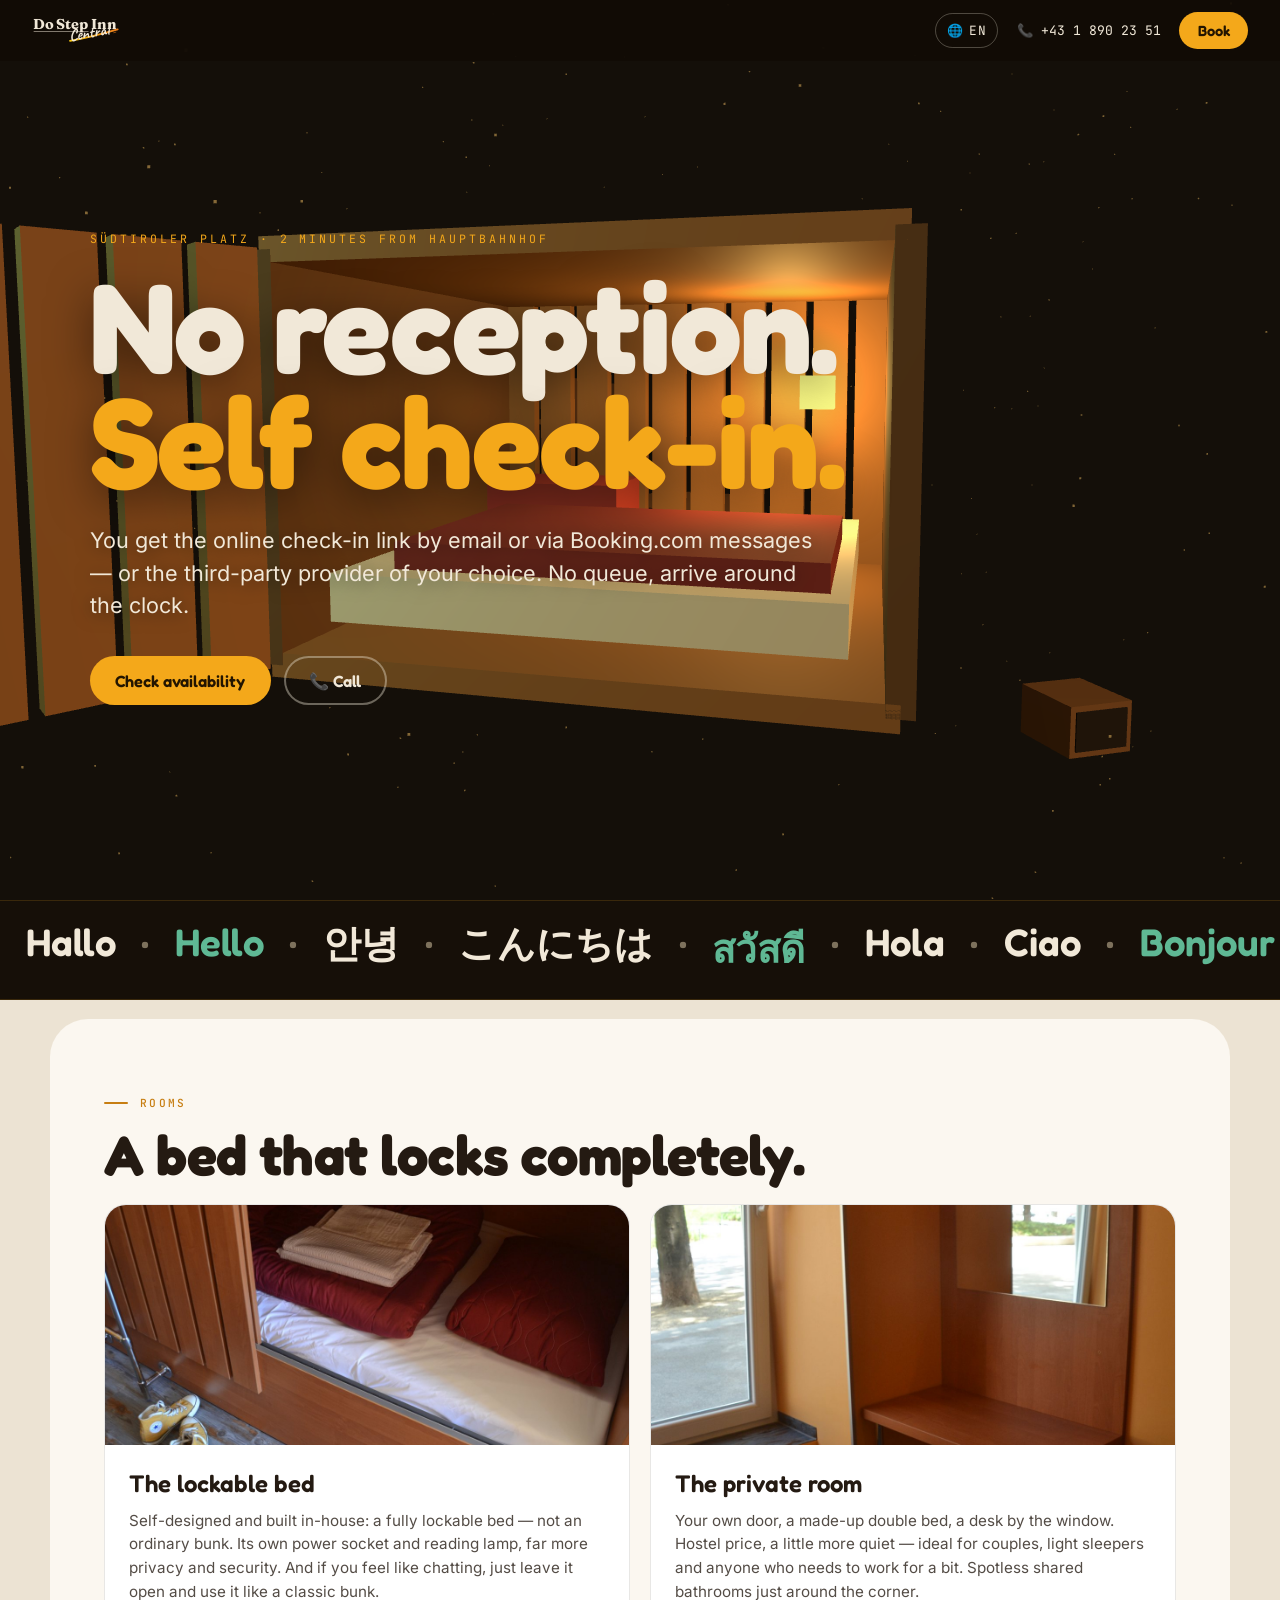
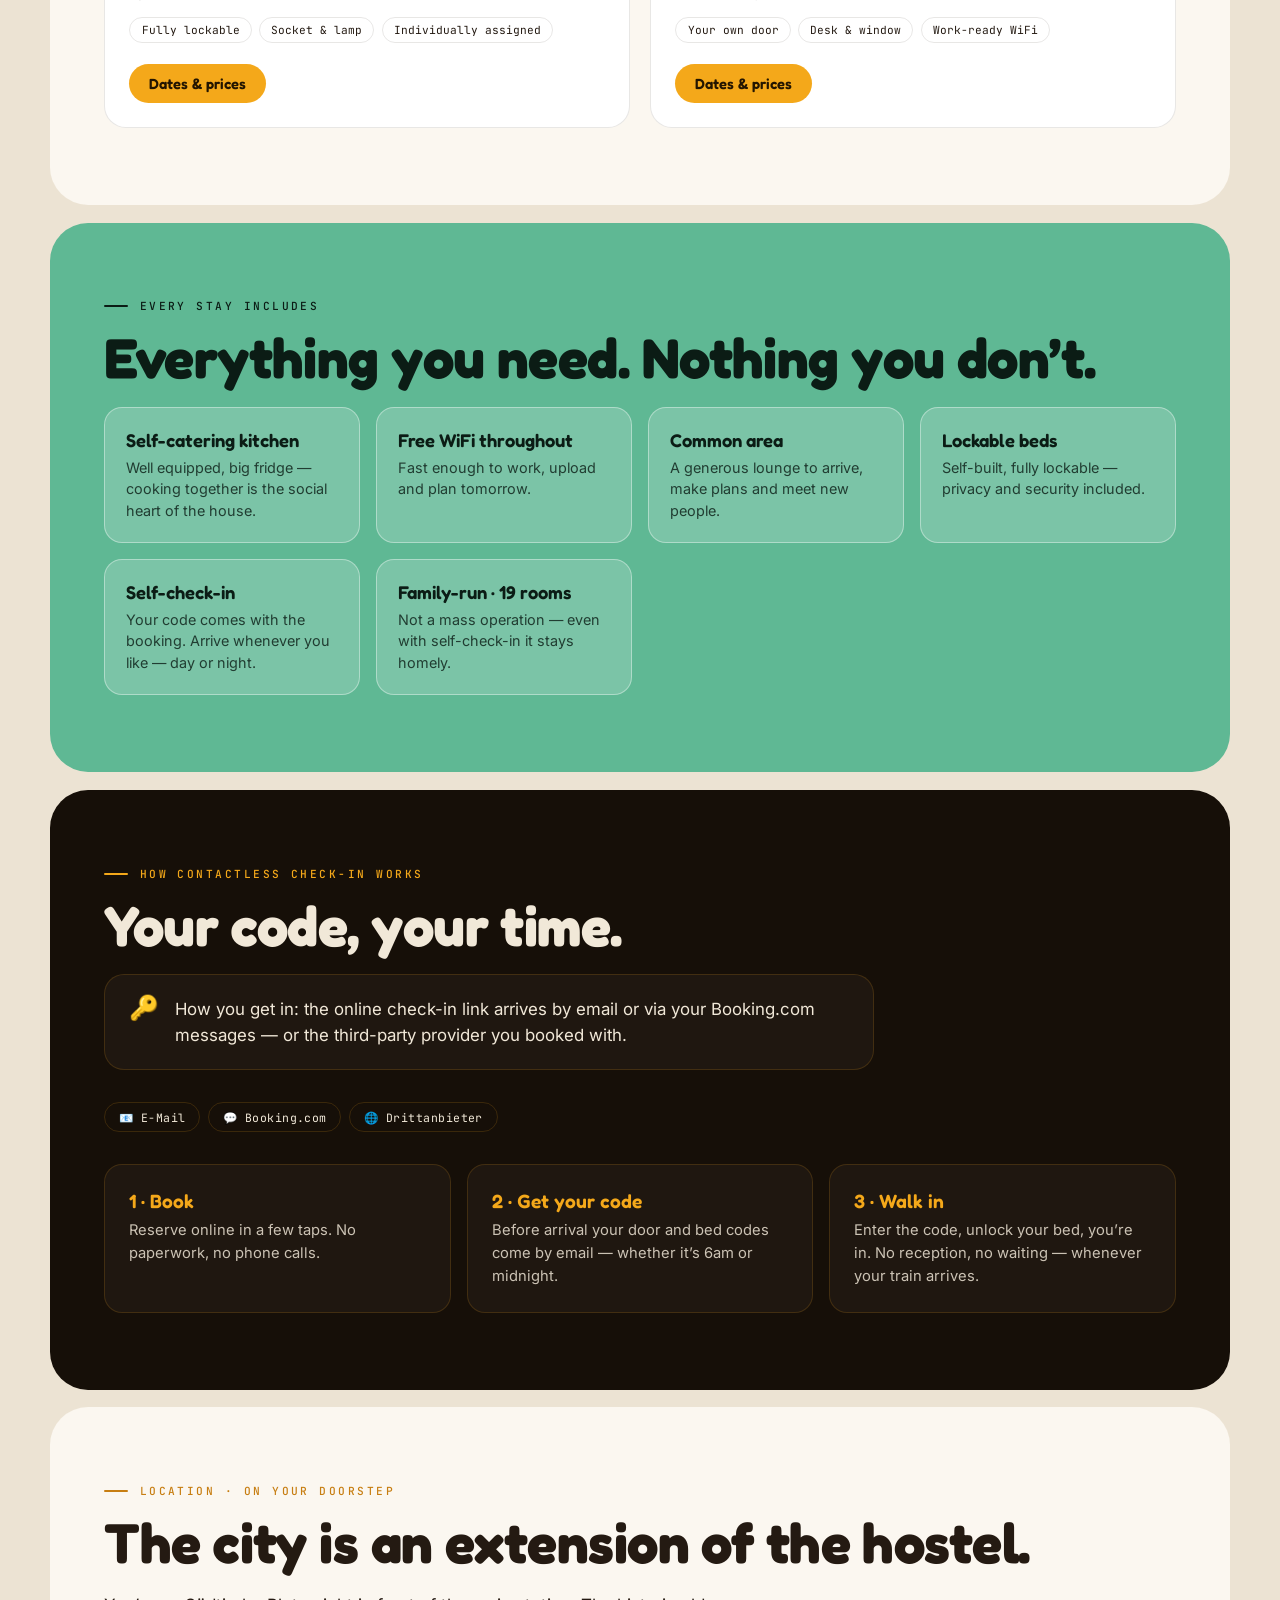
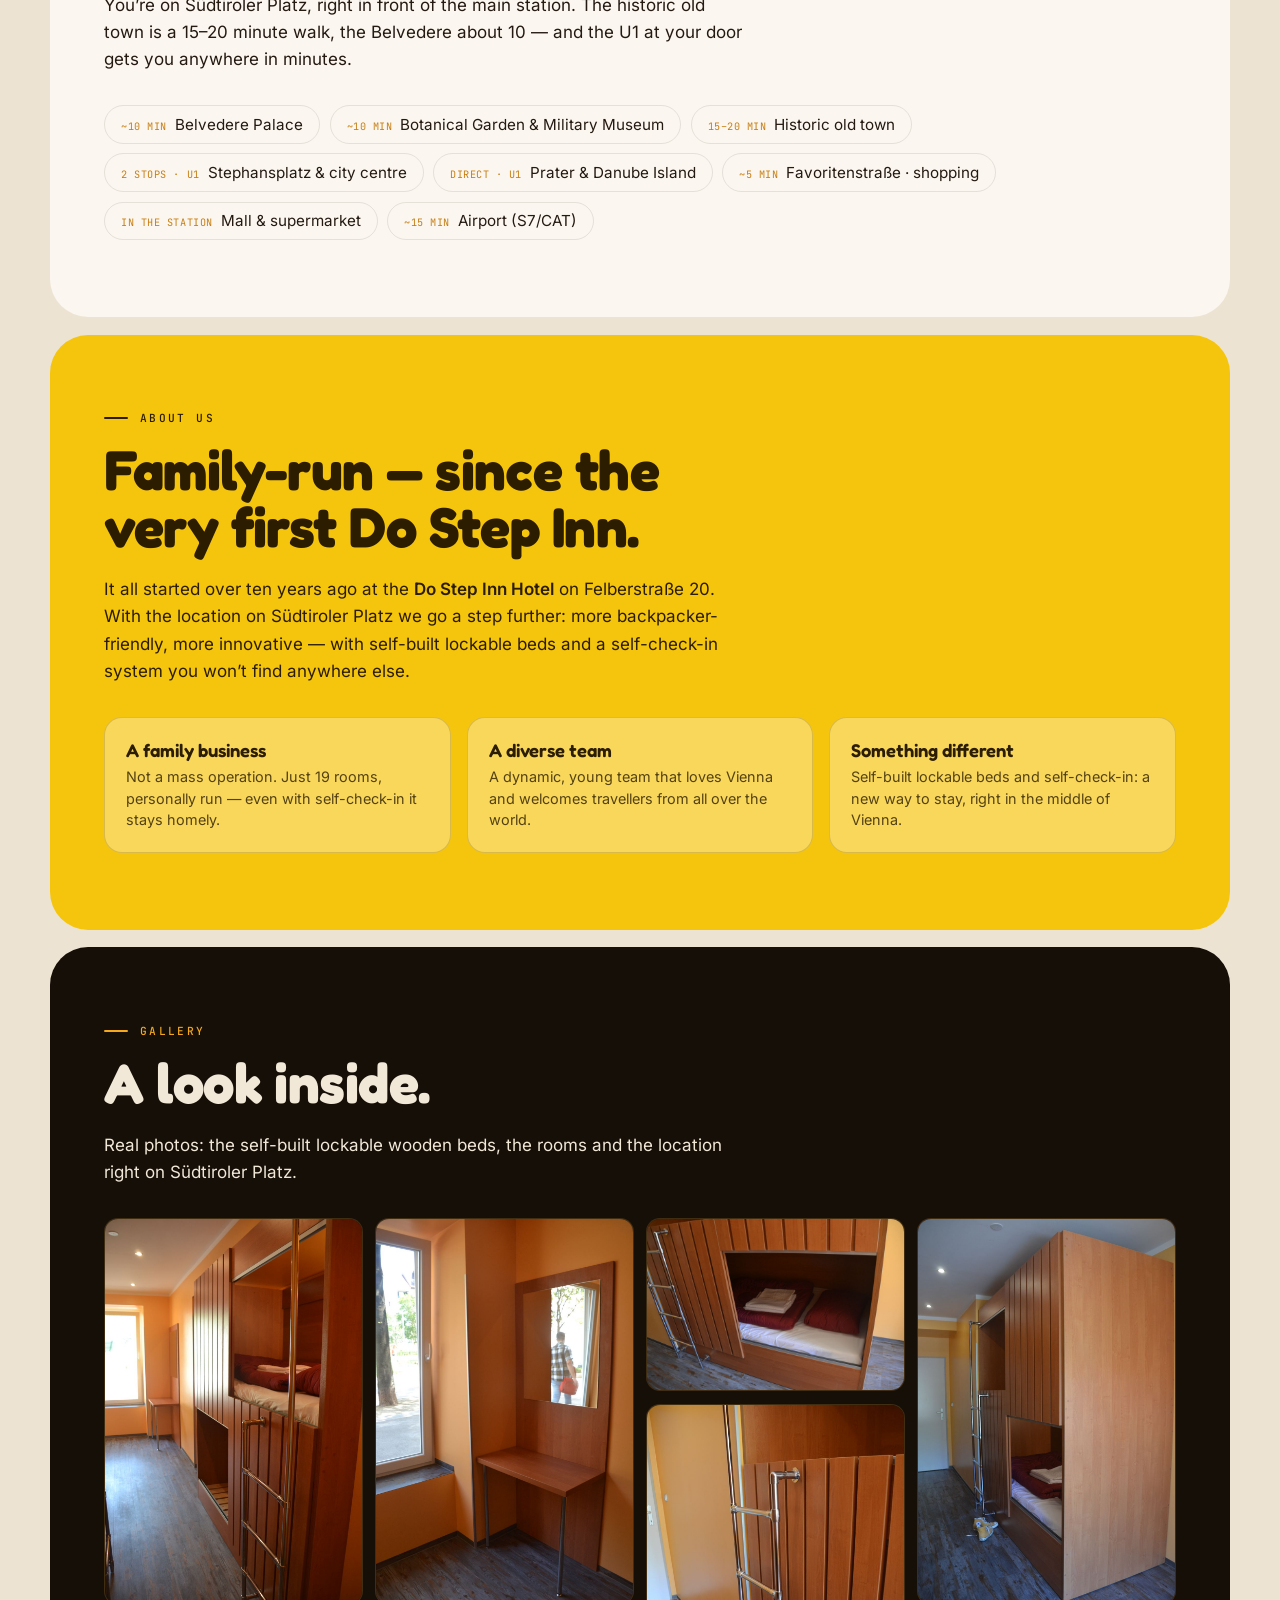
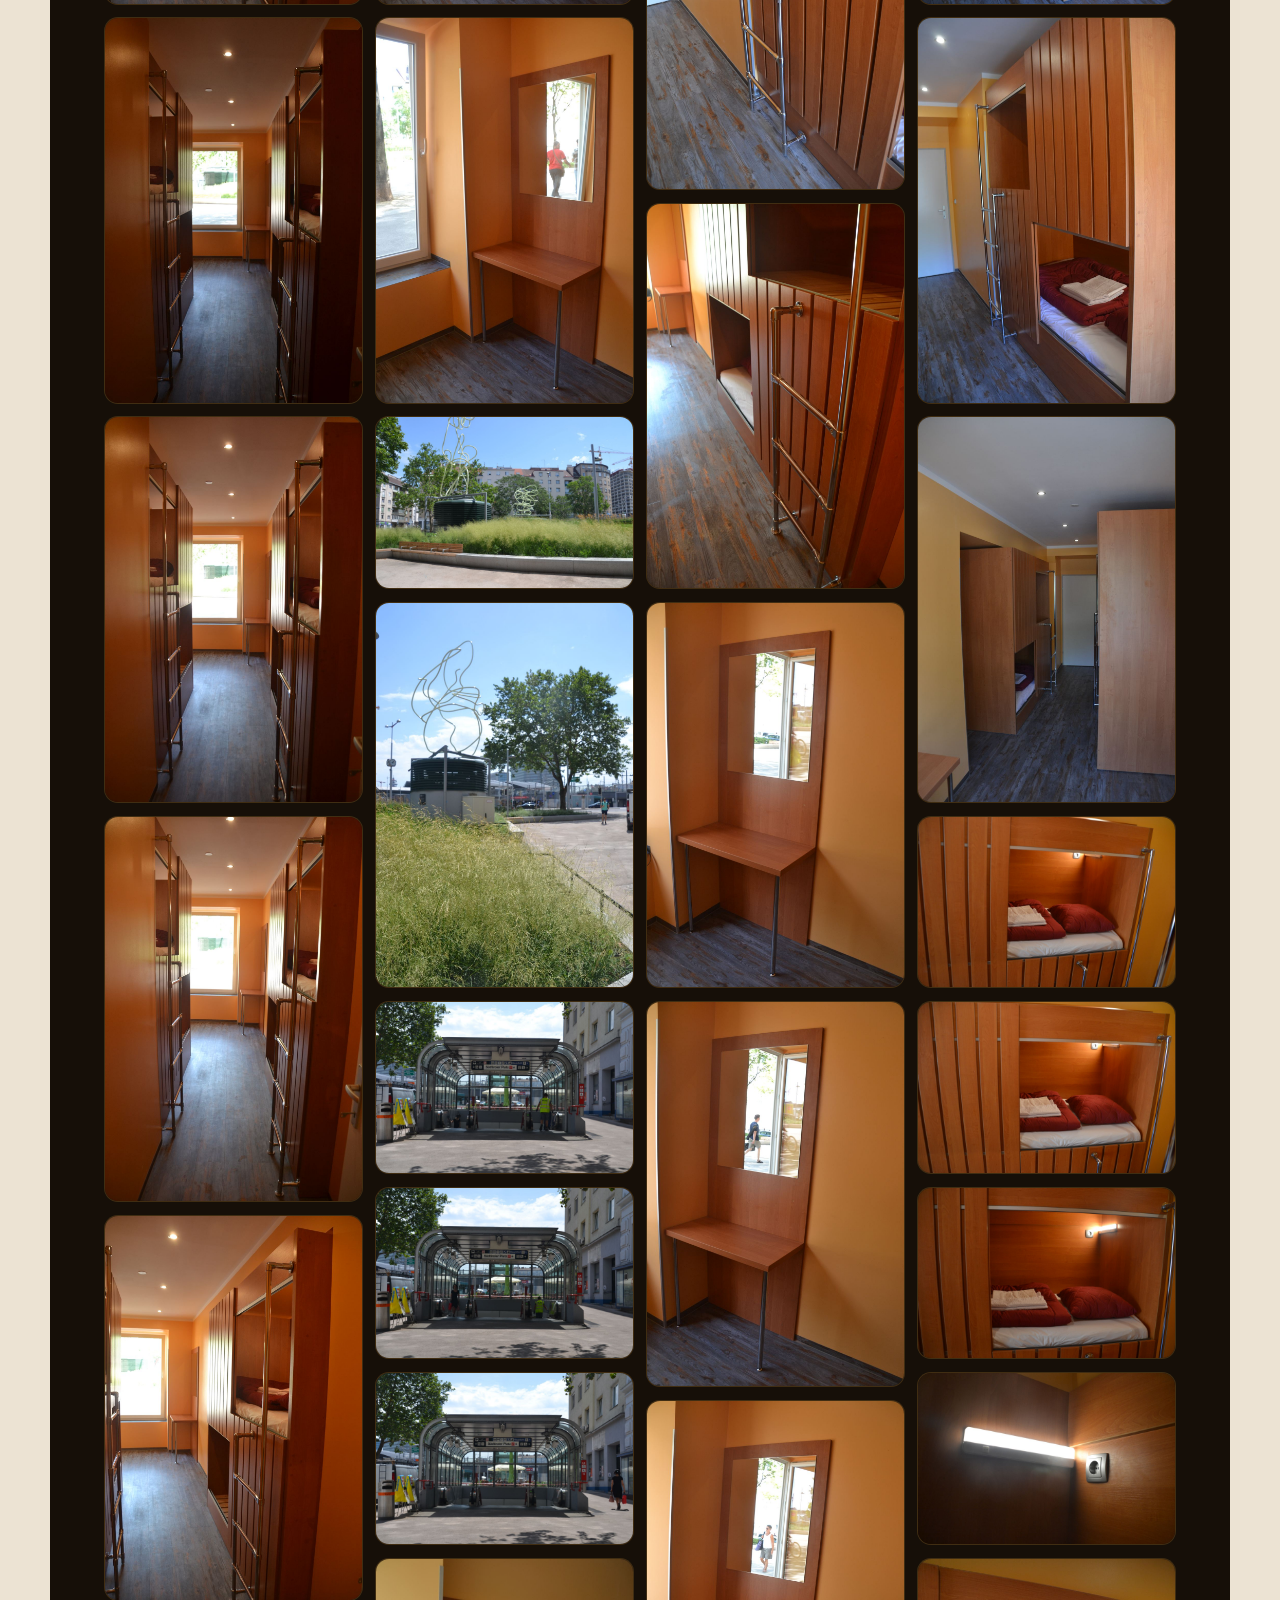
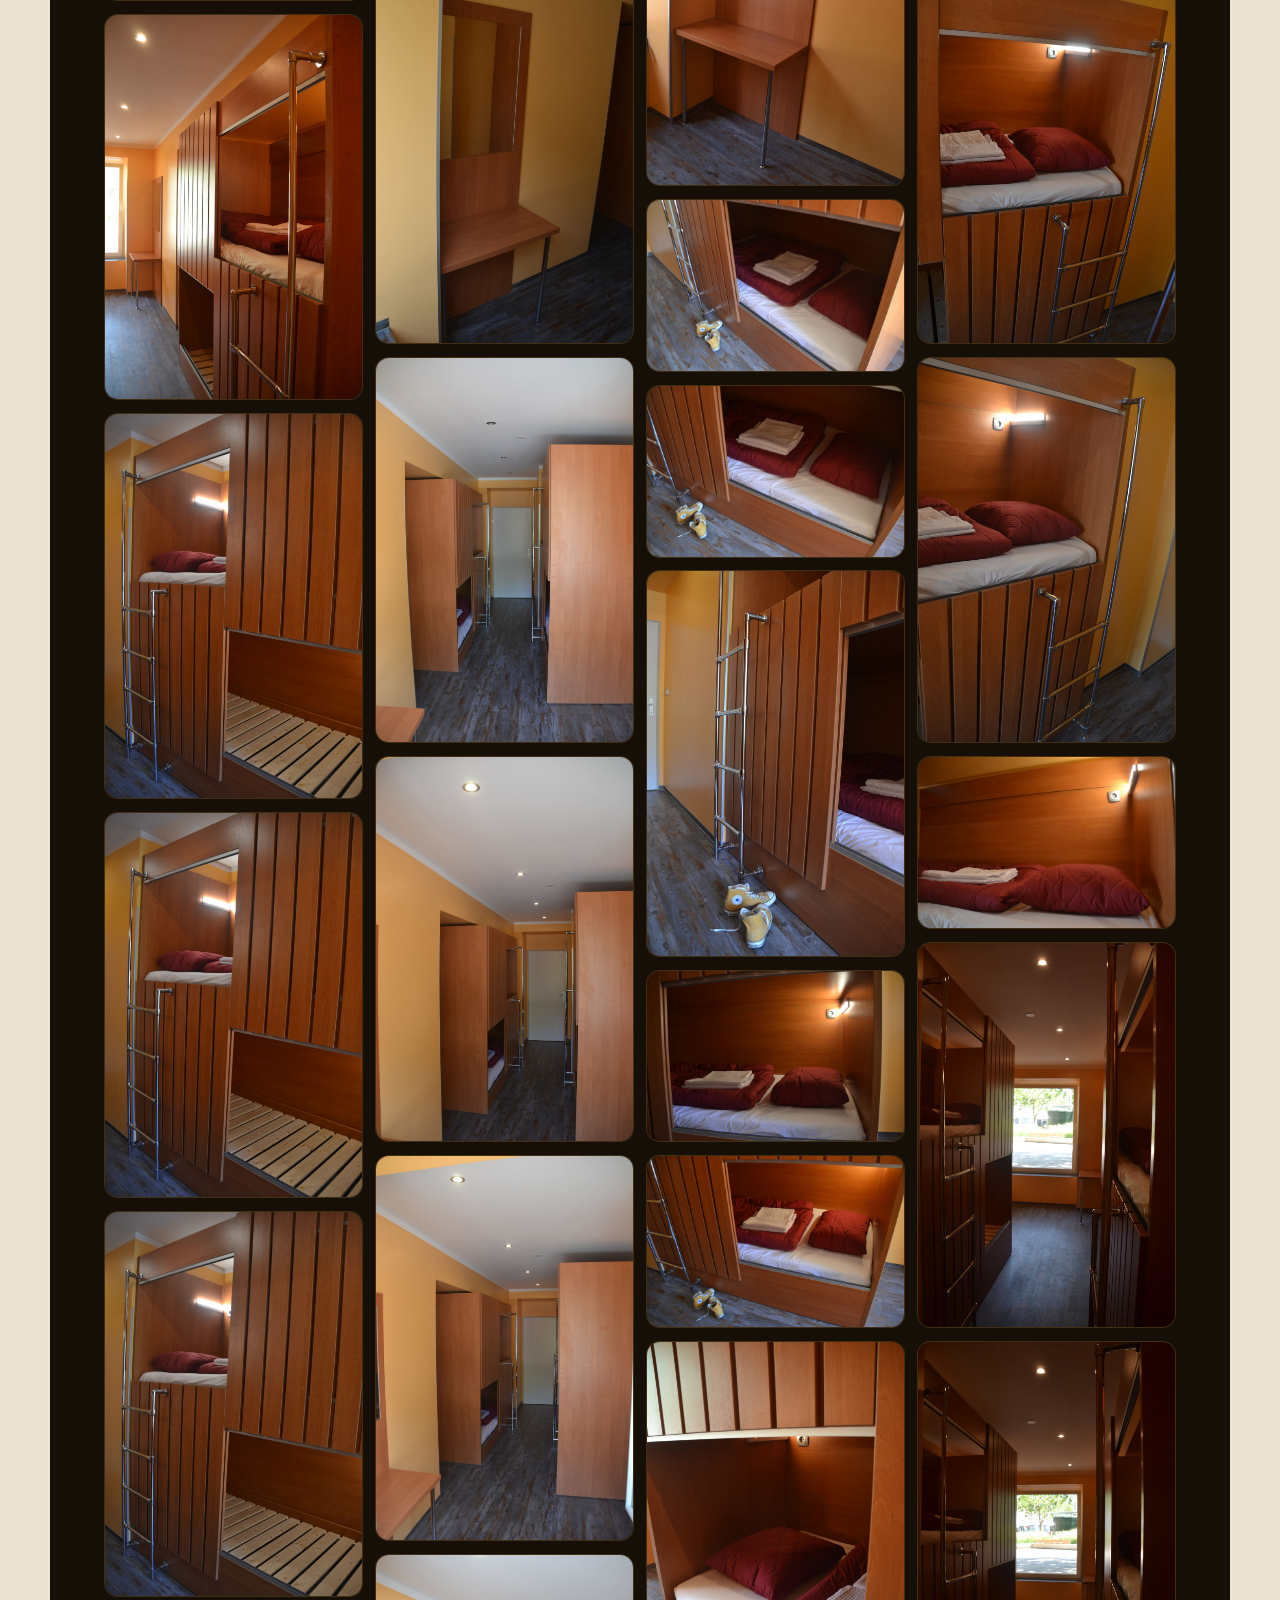
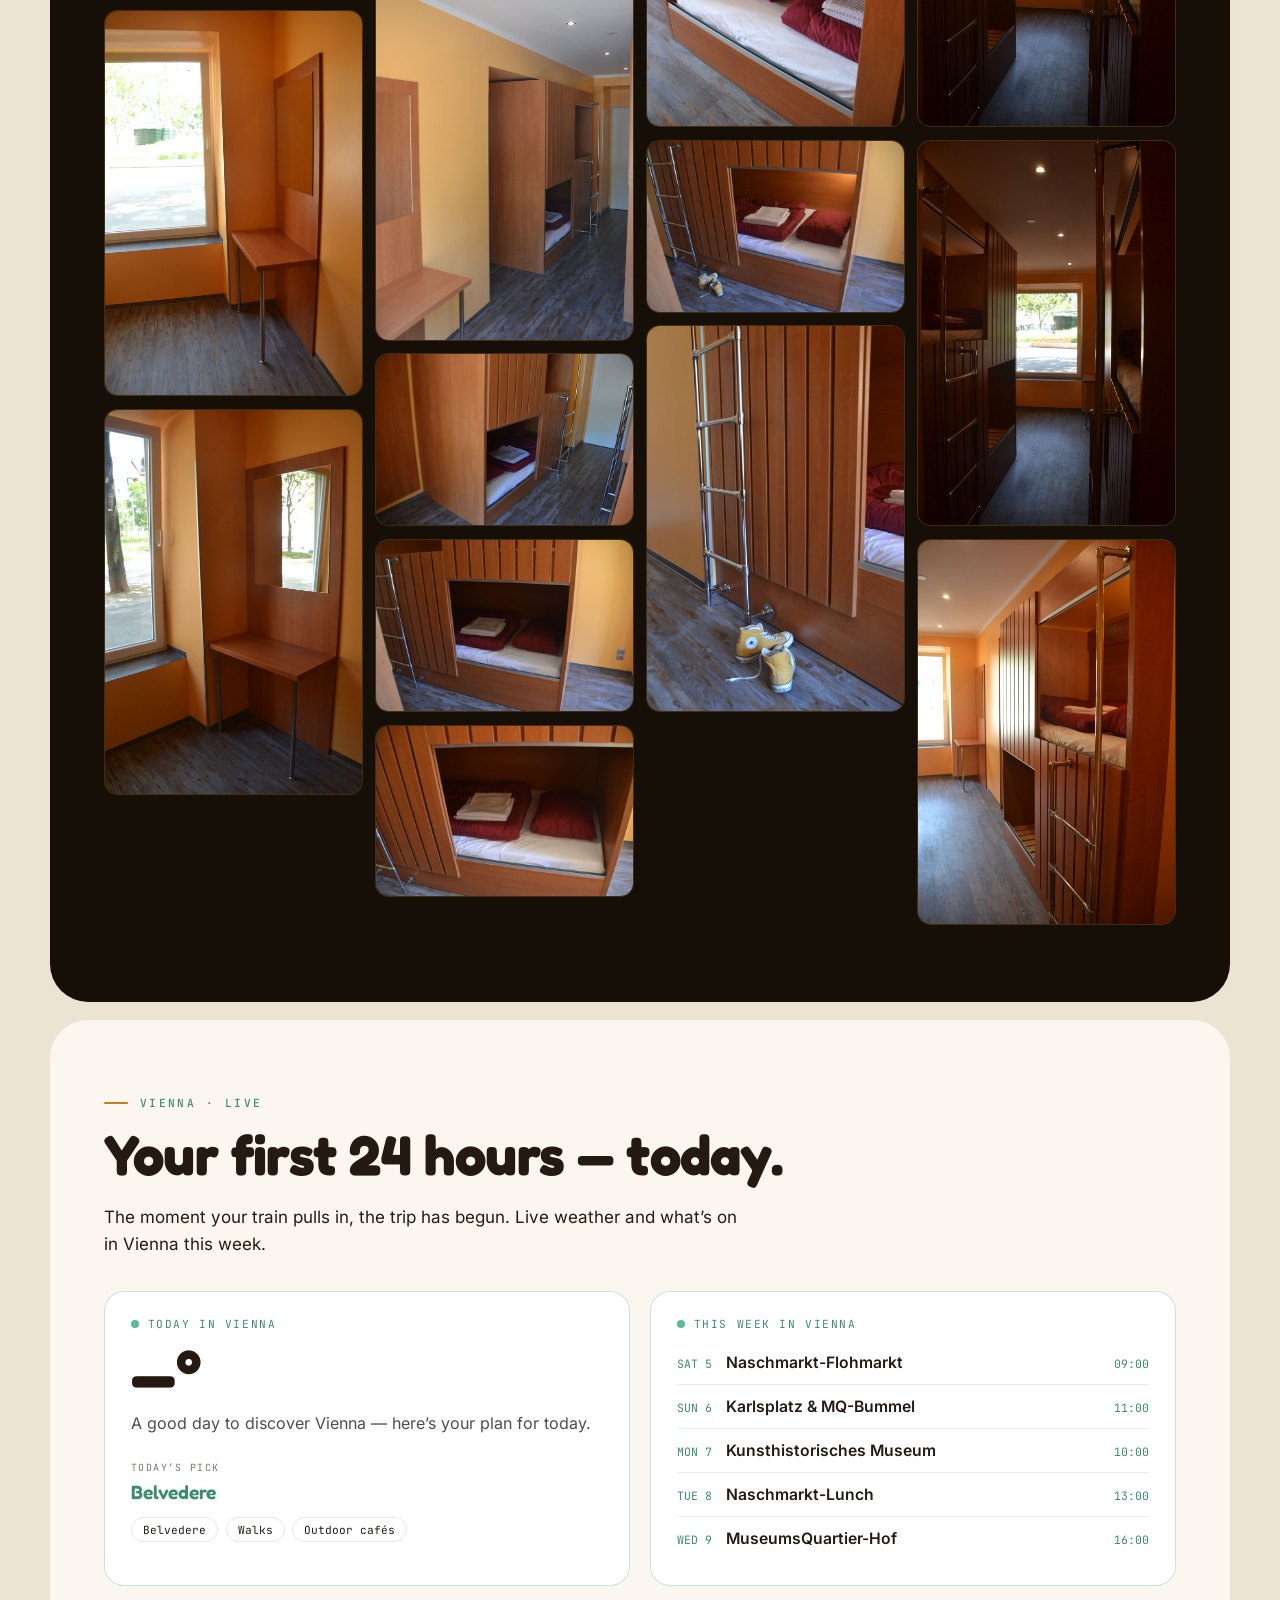
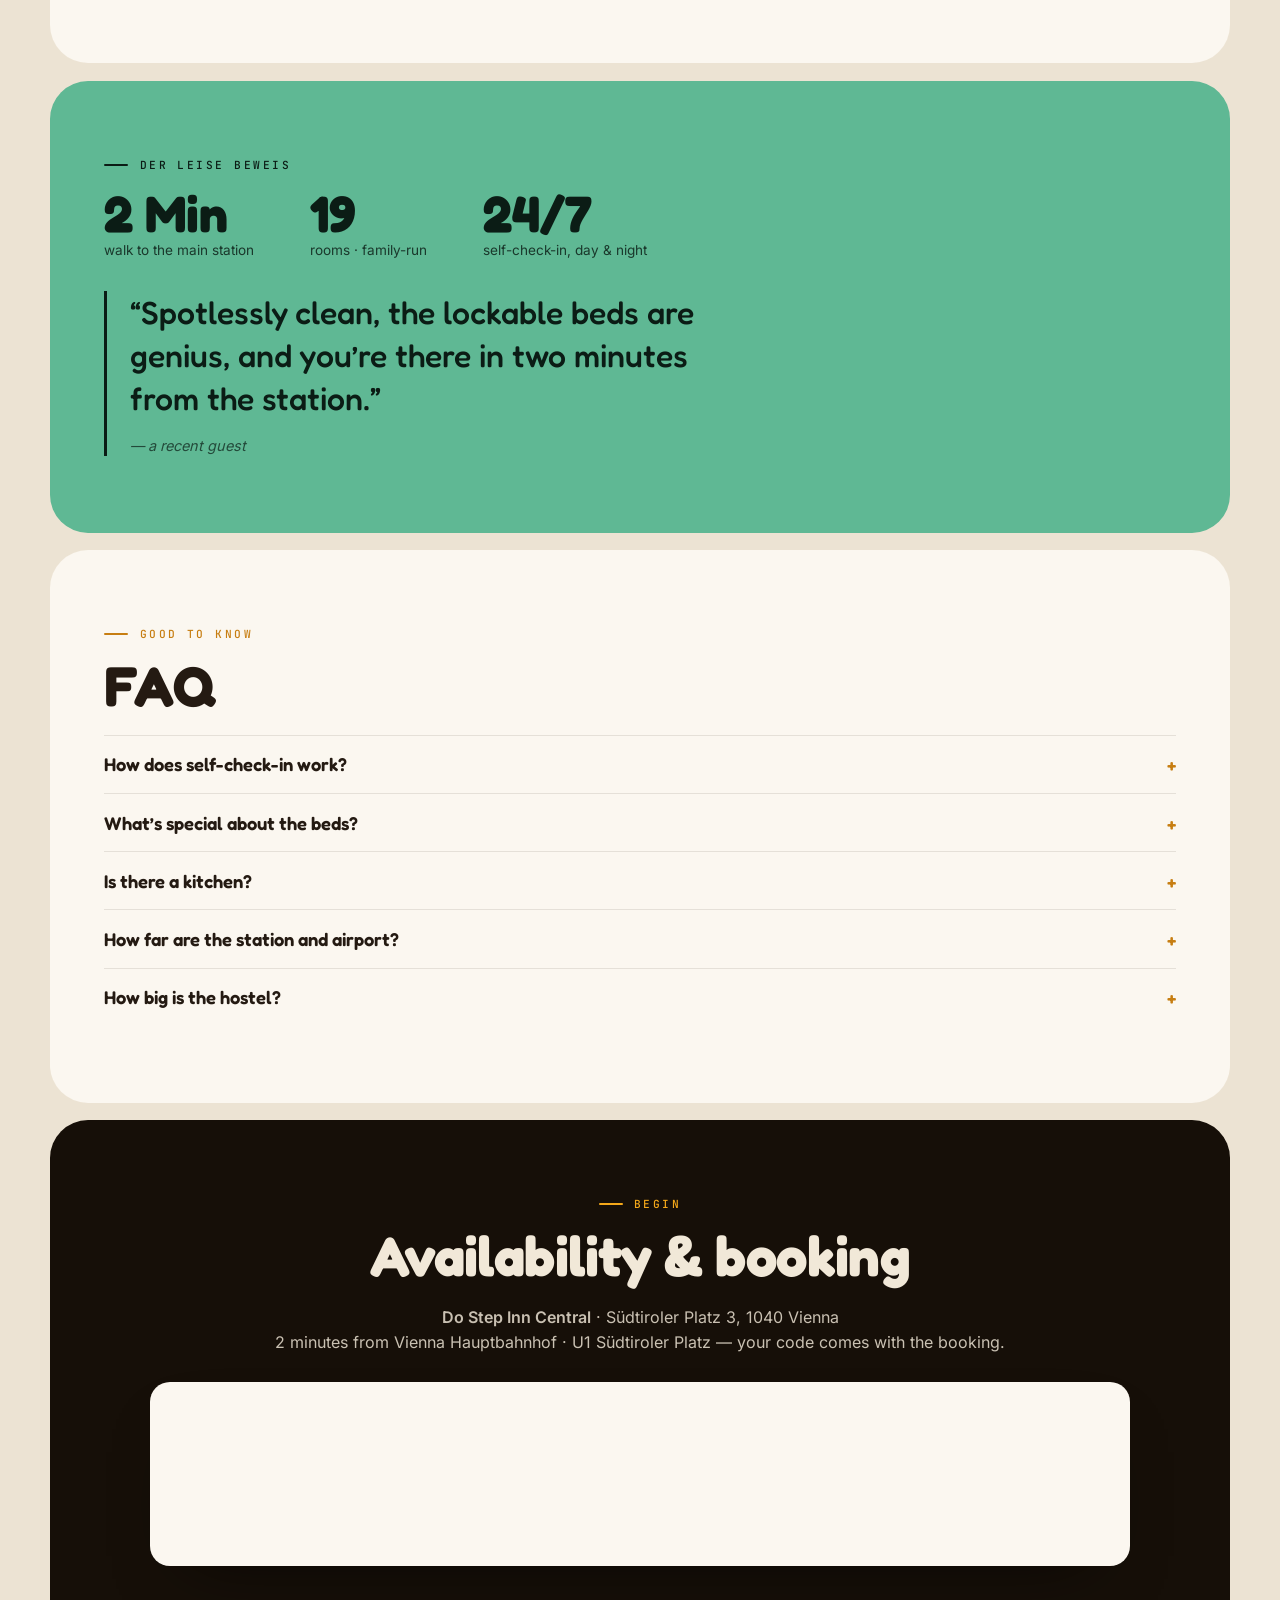
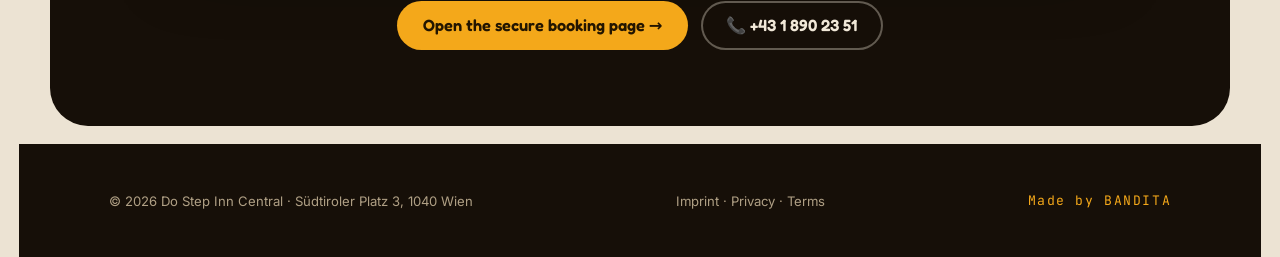
==== commit d25008d0: "v2: full gallery — all 54 real Do Step Inn Central photos (masonry) Bring in every retrievable photo" ====
--- a/v2/index.html
+++ b/v2/index.html
@@ -152,11 +152,11 @@
   .places2 small{color:var(--acc);font-family:var(--mono);font-size:.64rem;letter-spacing:.05em}
 
   /* gallery marquee */
-  .gmar{overflow:hidden;margin-top:1.6rem;-webkit-mask-image:linear-gradient(90deg,transparent,#000 6%,#000 94%,transparent);mask-image:linear-gradient(90deg,transparent,#000 6%,#000 94%,transparent)}
-  .gmar__track{display:flex;gap:1rem;width:max-content;animation:gmarq 44s linear infinite}
-  .gmar:hover .gmar__track{animation-play-state:paused}
-  .gmar img{height:clamp(220px,32vw,340px);width:auto;border-radius:18px;object-fit:cover;display:block;border:1px solid rgba(244,168,26,.14)}
-  @keyframes gmarq{to{transform:translateX(-50%)}}
+  .masonry{columns:4 230px;column-gap:.8rem;margin-top:1.6rem}
+  .masonry img{width:100%;height:auto;display:block;border-radius:14px;margin:0 0 .8rem;border:1px solid rgba(244,168,26,.14);break-inside:avoid;background:#221812;transition:transform .25s ease,filter .25s ease}
+  .masonry img:hover{transform:scale(1.015);filter:brightness(1.06)}
+  @media(max-width:900px){.masonry{columns:3 170px}}
+  @media(max-width:560px){.masonry{columns:2 140px;column-gap:.5rem}.masonry img{margin-bottom:.5rem}}
 
   /* live weather */
   .live-grid{display:grid;grid-template-columns:1fr 1fr;gap:1.3rem}
@@ -347,21 +347,61 @@
       <p class="kick" data-reveal data-i18n="ga_kick">Galerie</p>
       <h2 data-reveal data-i18n="ga_h">Ein Blick ins Haus.</h2>
       <p class="intro" data-reveal data-i18n="ga_intro">Echte Fotos: die selbst gebauten, verschließbaren Holz-Betten, die Zimmer und die Lage direkt am Südtiroler Platz.</p>
-      <div class="gmar" data-reveal>
-        <div class="gmar__track">
-          <img src="/assets/img/hostel/c1_pods.jpg" alt="Verschließbares Bett mit eigener Leselampe und Leiter" loading="lazy" />
-          <img src="/assets/img/hostel/c2_dorm.jpg" alt="Zimmer mit den selbst gebauten, verschließbaren Holz-Betten" loading="lazy" />
-          <img src="/assets/img/hostel/c3_bed.jpg" alt="Blick in eine hölzerne, verschließbare Schlafbox" loading="lazy" />
-          <img src="/assets/img/hostel/c4_square.jpg" alt="Grüner Südtiroler Platz direkt vor dem Hauptbahnhof" loading="lazy" />
-          <img src="/assets/img/hostel/c5_private.jpg" alt="Privatzimmer mit Schreibtisch am Fenster" loading="lazy" />
-          <img src="/assets/img/hostel/c6_bed2.jpg" alt="Gemachtes Bett in der verschließbaren Box" loading="lazy" />
-          <img src="/assets/img/hostel/c1_pods.jpg" alt="" aria-hidden="true" loading="lazy" />
-          <img src="/assets/img/hostel/c2_dorm.jpg" alt="" aria-hidden="true" loading="lazy" />
-          <img src="/assets/img/hostel/c3_bed.jpg" alt="" aria-hidden="true" loading="lazy" />
-          <img src="/assets/img/hostel/c4_square.jpg" alt="" aria-hidden="true" loading="lazy" />
-          <img src="/assets/img/hostel/c5_private.jpg" alt="" aria-hidden="true" loading="lazy" />
-          <img src="/assets/img/hostel/c6_bed2.jpg" alt="" aria-hidden="true" loading="lazy" />
-        </div>
+      <div class="masonry" data-reveal>
+        <img src="/assets/img/hostel/full/dsc-0001.jpg" alt="Do Step Inn Central — Foto 1" loading="lazy" width="1000" height="1500" />
+        <img src="/assets/img/hostel/full/dsc-0002.jpg" alt="Do Step Inn Central — Foto 2" loading="lazy" width="1000" height="1500" />
+        <img src="/assets/img/hostel/full/dsc-0003.jpg" alt="Do Step Inn Central — Foto 3" loading="lazy" width="1000" height="1500" />
+        <img src="/assets/img/hostel/full/dsc-0004.jpg" alt="Do Step Inn Central — Foto 4" loading="lazy" width="1000" height="1500" />
+        <img src="/assets/img/hostel/full/dsc-0005.jpg" alt="Do Step Inn Central — Foto 5" loading="lazy" width="1000" height="1500" />
+        <img src="/assets/img/hostel/full/dsc-0006.jpg" alt="Do Step Inn Central — Foto 6" loading="lazy" width="1000" height="1500" />
+        <img src="/assets/img/hostel/full/dsc-0007.jpg" alt="Do Step Inn Central — Foto 7" loading="lazy" width="1000" height="1500" />
+        <img src="/assets/img/hostel/full/dsc-0008.jpg" alt="Do Step Inn Central — Foto 8" loading="lazy" width="1000" height="1500" />
+        <img src="/assets/img/hostel/full/dsc-0009.jpg" alt="Do Step Inn Central — Foto 9" loading="lazy" width="1000" height="1500" />
+        <img src="/assets/img/hostel/full/dsc-0010.jpg" alt="Do Step Inn Central — Foto 10" loading="lazy" width="1000" height="1500" />
+        <img src="/assets/img/hostel/full/dsc-0011.jpg" alt="Do Step Inn Central — Foto 11" loading="lazy" width="1000" height="1500" />
+        <img src="/assets/img/hostel/full/dsc-0012.jpg" alt="Do Step Inn Central — Foto 12" loading="lazy" width="1000" height="1500" />
+        <img src="/assets/img/hostel/full/dsc-0013.jpg" alt="Do Step Inn Central — Foto 13" loading="lazy" width="1000" height="1500" />
+        <img src="/assets/img/hostel/full/dsc-0965.jpg" alt="Do Step Inn Central — Foto 14" loading="lazy" width="1500" height="1000" />
+        <img src="/assets/img/hostel/full/dsc-0966.jpg" alt="Do Step Inn Central — Foto 15" loading="lazy" width="1000" height="1500" />
+        <img src="/assets/img/hostel/full/dsc-0967.jpg" alt="Do Step Inn Central — Foto 16" loading="lazy" width="1500" height="1000" />
+        <img src="/assets/img/hostel/full/dsc-0968.jpg" alt="Do Step Inn Central — Foto 17" loading="lazy" width="1500" height="1000" />
+        <img src="/assets/img/hostel/full/dsc-0969.jpg" alt="Do Step Inn Central — Foto 18" loading="lazy" width="1500" height="1000" />
+        <img src="/assets/img/hostel/full/dsc-0970.jpg" alt="Do Step Inn Central — Foto 19" loading="lazy" width="1000" height="1500" />
+        <img src="/assets/img/hostel/full/dsc-0971.jpg" alt="Do Step Inn Central — Foto 20" loading="lazy" width="1000" height="1500" />
+        <img src="/assets/img/hostel/full/dsc-0972.jpg" alt="Do Step Inn Central — Foto 21" loading="lazy" width="1000" height="1500" />
+        <img src="/assets/img/hostel/full/dsc-0973.jpg" alt="Do Step Inn Central — Foto 22" loading="lazy" width="1000" height="1500" />
+        <img src="/assets/img/hostel/full/dsc-0974.jpg" alt="Do Step Inn Central — Foto 23" loading="lazy" width="1000" height="1500" />
+        <img src="/assets/img/hostel/full/dsc-0975.jpg" alt="Do Step Inn Central — Foto 24" loading="lazy" width="1500" height="1000" />
+        <img src="/assets/img/hostel/full/dsc-0976.jpg" alt="Do Step Inn Central — Foto 25" loading="lazy" width="1500" height="1000" />
+        <img src="/assets/img/hostel/full/dsc-0977.jpg" alt="Do Step Inn Central — Foto 26" loading="lazy" width="1500" height="1000" />
+        <img src="/assets/img/hostel/full/dsc-0978.jpg" alt="Do Step Inn Central — Foto 27" loading="lazy" width="1500" height="1000" />
+        <img src="/assets/img/hostel/full/dsc-0979.jpg" alt="Do Step Inn Central — Foto 28" loading="lazy" width="1000" height="1500" />
+        <img src="/assets/img/hostel/full/dsc-0980.jpg" alt="Do Step Inn Central — Foto 29" loading="lazy" width="1000" height="1500" />
+        <img src="/assets/img/hostel/full/dsc-0981.jpg" alt="Do Step Inn Central — Foto 30" loading="lazy" width="1000" height="1500" />
+        <img src="/assets/img/hostel/full/dsc-0982.jpg" alt="Do Step Inn Central — Foto 31" loading="lazy" width="1000" height="1500" />
+        <img src="/assets/img/hostel/full/dsc-0983.jpg" alt="Do Step Inn Central — Foto 32" loading="lazy" width="1000" height="1500" />
+        <img src="/assets/img/hostel/full/dsc-0984.jpg" alt="Do Step Inn Central — Foto 33" loading="lazy" width="1500" height="1000" />
+        <img src="/assets/img/hostel/full/dsc-0985.jpg" alt="Do Step Inn Central — Foto 34" loading="lazy" width="1500" height="1000" />
+        <img src="/assets/img/hostel/full/dsc-0986.jpg" alt="Do Step Inn Central — Foto 35" loading="lazy" width="1000" height="1500" />
+        <img src="/assets/img/hostel/full/dsc-0987.jpg" alt="Do Step Inn Central — Foto 36" loading="lazy" width="1500" height="1000" />
+        <img src="/assets/img/hostel/full/dsc-0988.jpg" alt="Do Step Inn Central — Foto 37" loading="lazy" width="1500" height="1000" />
+        <img src="/assets/img/hostel/full/dsc-0989.jpg" alt="Do Step Inn Central — Foto 38" loading="lazy" width="1000" height="1500" />
+        <img src="/assets/img/hostel/full/dsc-0990.jpg" alt="Do Step Inn Central — Foto 39" loading="lazy" width="1500" height="1000" />
+        <img src="/assets/img/hostel/full/dsc-0991.jpg" alt="Do Step Inn Central — Foto 40" loading="lazy" width="1000" height="1500" />
+        <img src="/assets/img/hostel/full/dsc-0992.jpg" alt="Do Step Inn Central — Foto 41" loading="lazy" width="1000" height="1500" />
+        <img src="/assets/img/hostel/full/dsc-0993.jpg" alt="Do Step Inn Central — Foto 42" loading="lazy" width="1000" height="1500" />
+        <img src="/assets/img/hostel/full/dsc-0994.jpg" alt="Do Step Inn Central — Foto 43" loading="lazy" width="1000" height="1500" />
+        <img src="/assets/img/hostel/full/dsc-0995.jpg" alt="Do Step Inn Central — Foto 44" loading="lazy" width="1500" height="1000" />
+        <img src="/assets/img/hostel/full/dsc-0996.jpg" alt="Do Step Inn Central — Foto 45" loading="lazy" width="1500" height="1000" />
+        <img src="/assets/img/hostel/full/dsc-0997.jpg" alt="Do Step Inn Central — Foto 46" loading="lazy" width="1500" height="1000" />
+        <img src="/assets/img/hostel/full/dsc-0998.jpg" alt="Do Step Inn Central — Foto 47" loading="lazy" width="1500" height="1000" />
+        <img src="/assets/img/hostel/full/dsc-0999.jpg" alt="Do Step Inn Central — Foto 48" loading="lazy" width="1000" height="1500" />
+        <img src="/assets/img/hostel/full/dsc-1000.jpg" alt="Do Step Inn Central — Foto 49" loading="lazy" width="1000" height="1500" />
+        <img src="/assets/img/hostel/full/dsc-1001.jpg" alt="Do Step Inn Central — Foto 50" loading="lazy" width="1500" height="1000" />
+        <img src="/assets/img/hostel/full/dsc-1002.jpg" alt="Do Step Inn Central — Foto 51" loading="lazy" width="1000" height="1500" />
+        <img src="/assets/img/hostel/full/dsc-1003.jpg" alt="Do Step Inn Central — Foto 52" loading="lazy" width="1000" height="1500" />
+        <img src="/assets/img/hostel/full/dsc-1004.jpg" alt="Do Step Inn Central — Foto 53" loading="lazy" width="1000" height="1500" />
+        <img src="/assets/img/hostel/full/dsc-1005.jpg" alt="Do Step Inn Central — Foto 54" loading="lazy" width="1000" height="1500" />
       </div>
     </section>
 
@@ -446,8 +486,8 @@
     addEventListener('pointermove',function(e){x=e.clientX;y=e.clientY;if(!shown){shown=true;c.classList.add('on');}},{passive:true});
     addEventListener('pointerdown',function(){c.classList.add('big');});
     addEventListener('pointerup',function(){c.classList.remove('big');});
-    document.addEventListener('pointerover',function(e){ if(e.target.closest('a,button,summary,.room,.amen div,.gmar')) c.classList.add('big'); });
-    document.addEventListener('pointerout',function(e){ if(e.target.closest('a,button,summary,.room,.amen div,.gmar')) c.classList.remove('big'); });
+    document.addEventListener('pointerover',function(e){ if(e.target.closest('a,button,summary,.room,.amen div,.masonry img')) c.classList.add('big'); });
+    document.addEventListener('pointerout',function(e){ if(e.target.closest('a,button,summary,.room,.amen div,.masonry img')) c.classList.remove('big'); });
     (function loop(){ cx+=(x-cx)*0.2; cy+=(y-cy)*0.2; c.style.transform='translate('+cx+'px,'+cy+'px) translate(-50%,-50%)'; requestAnimationFrame(loop); })();
   })();
 </script>
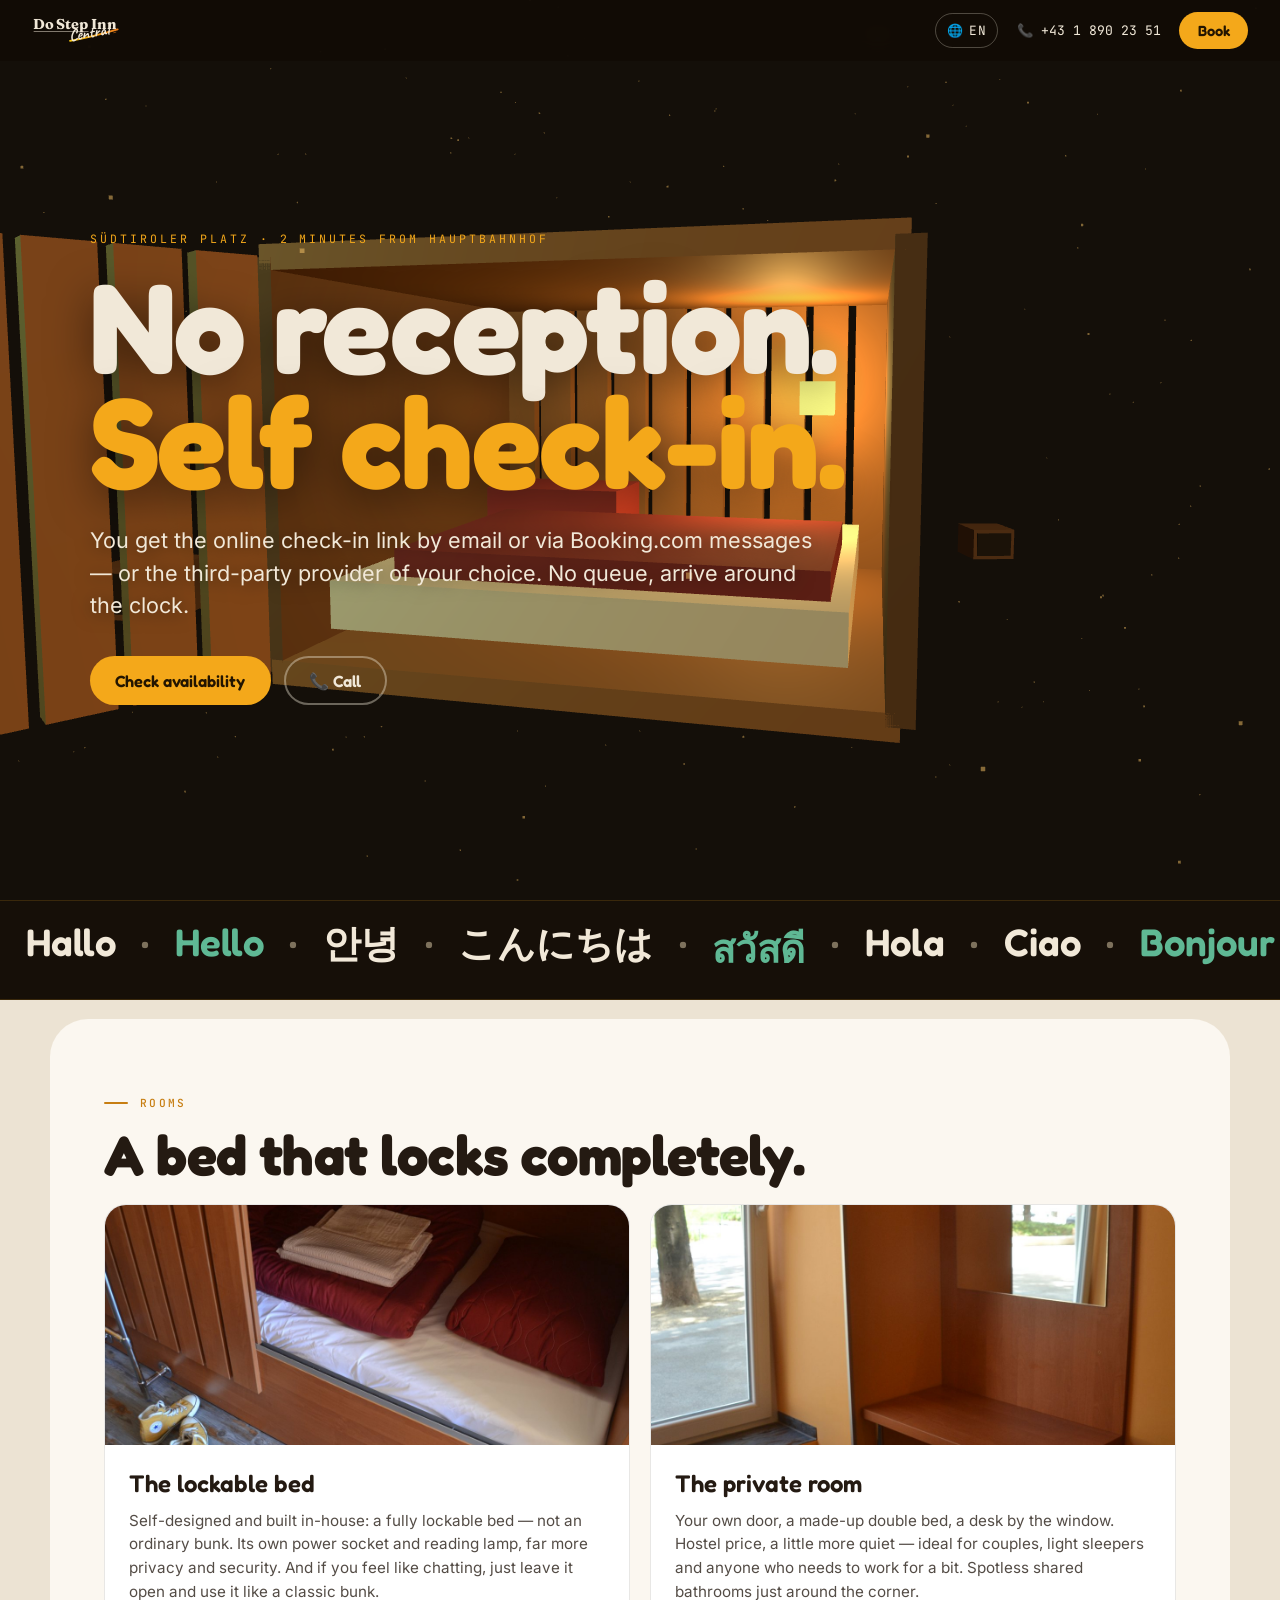
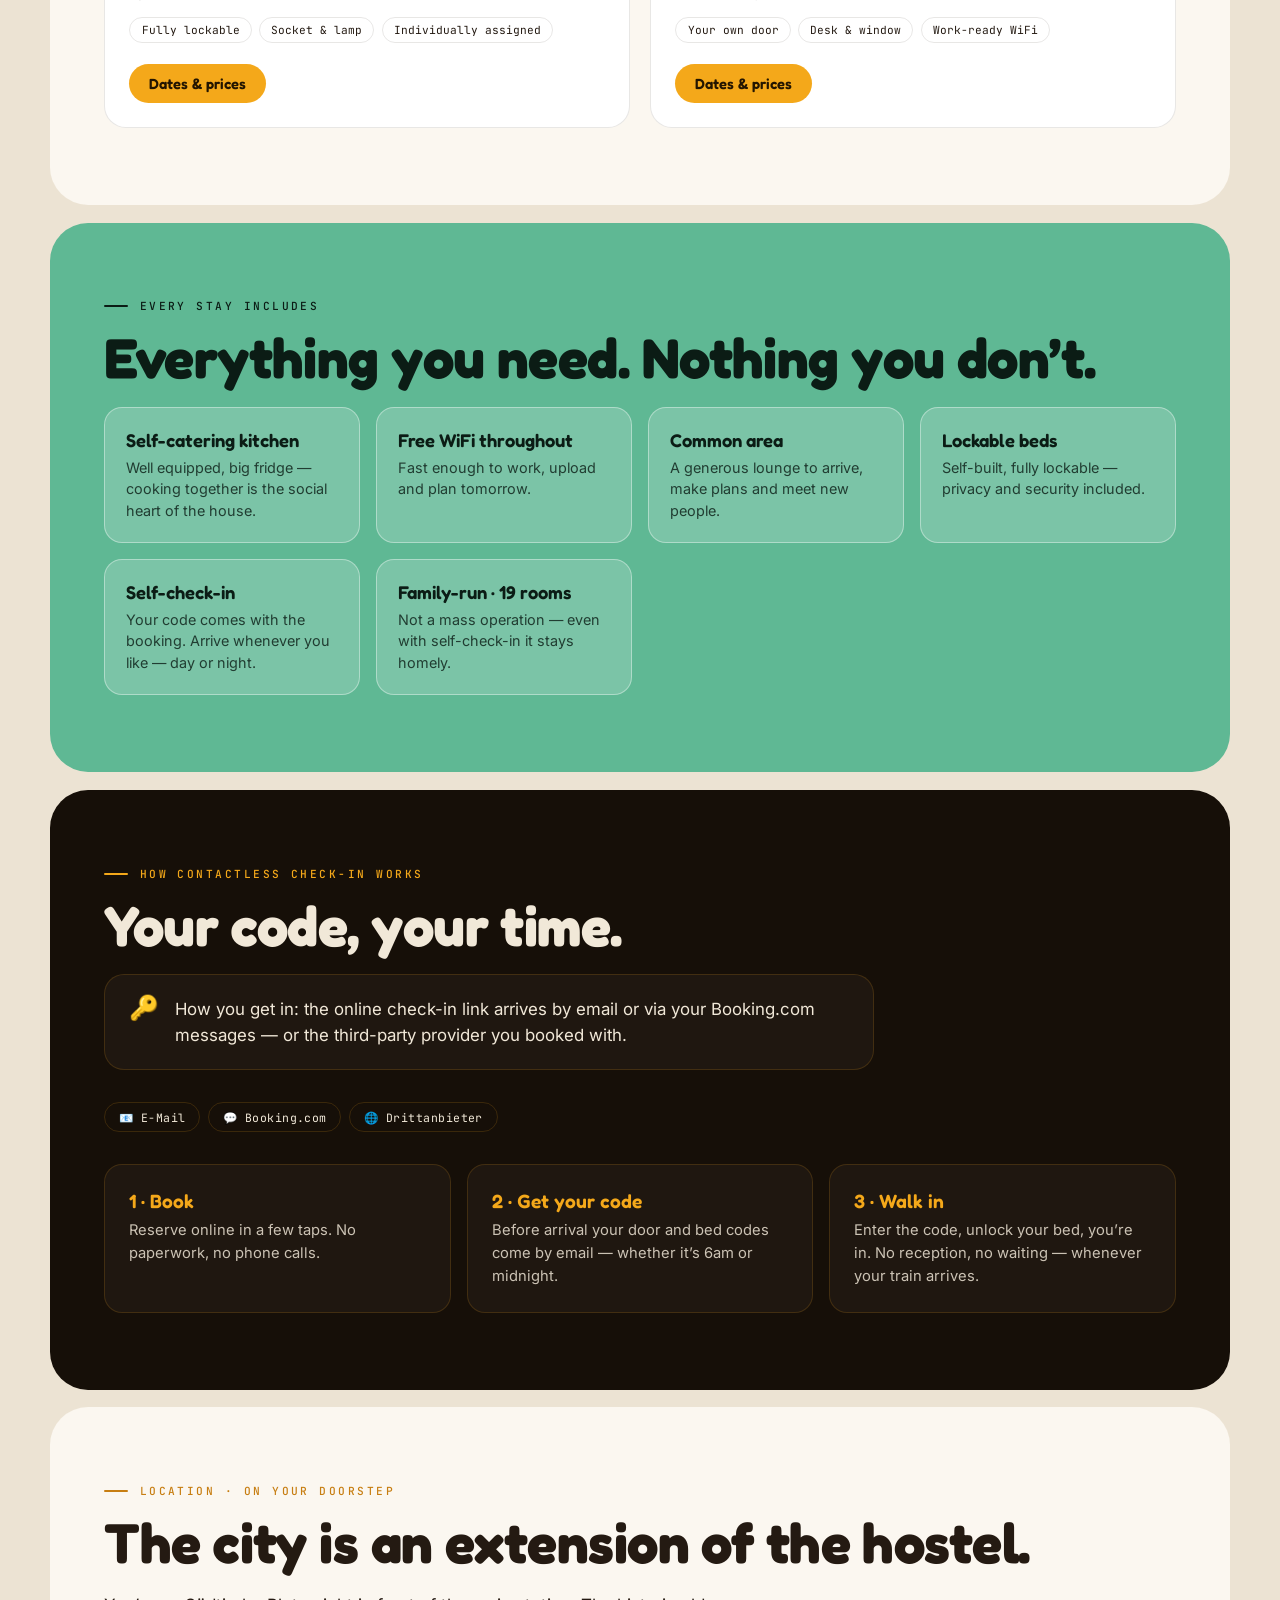
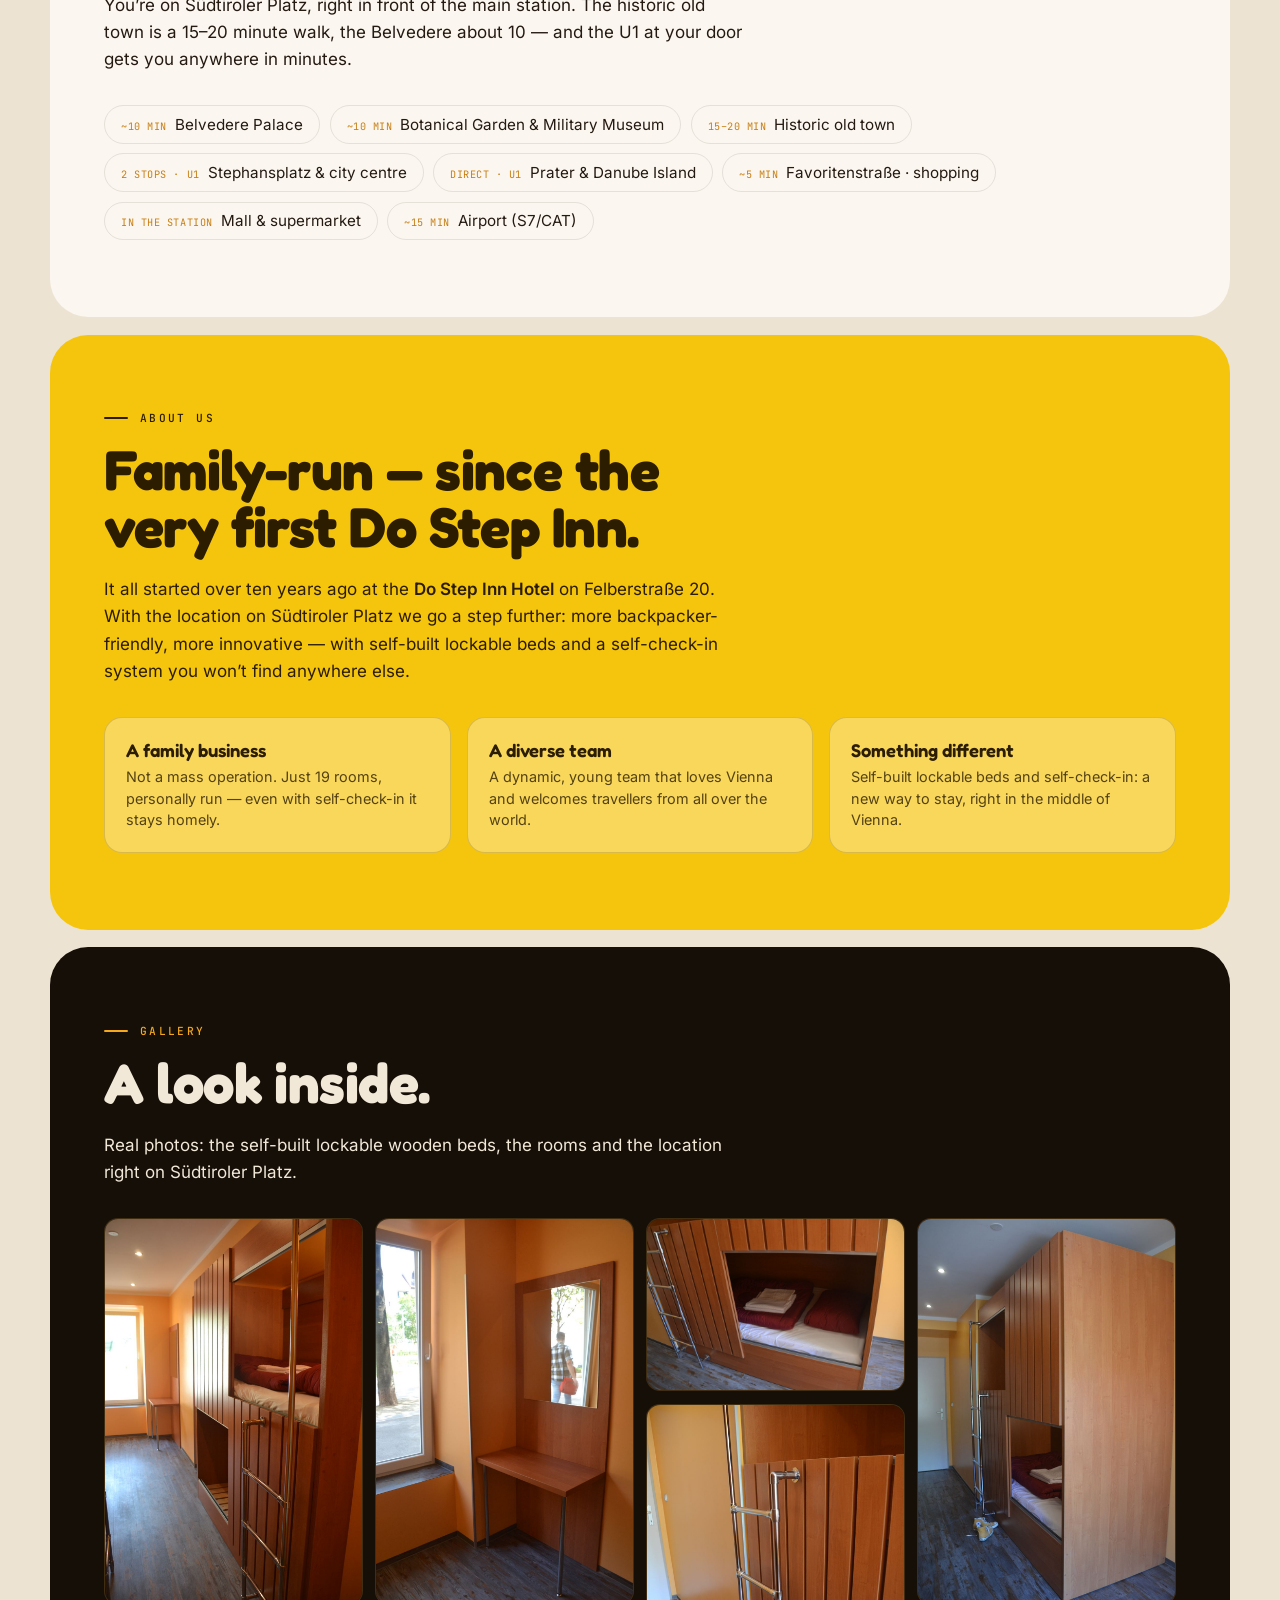
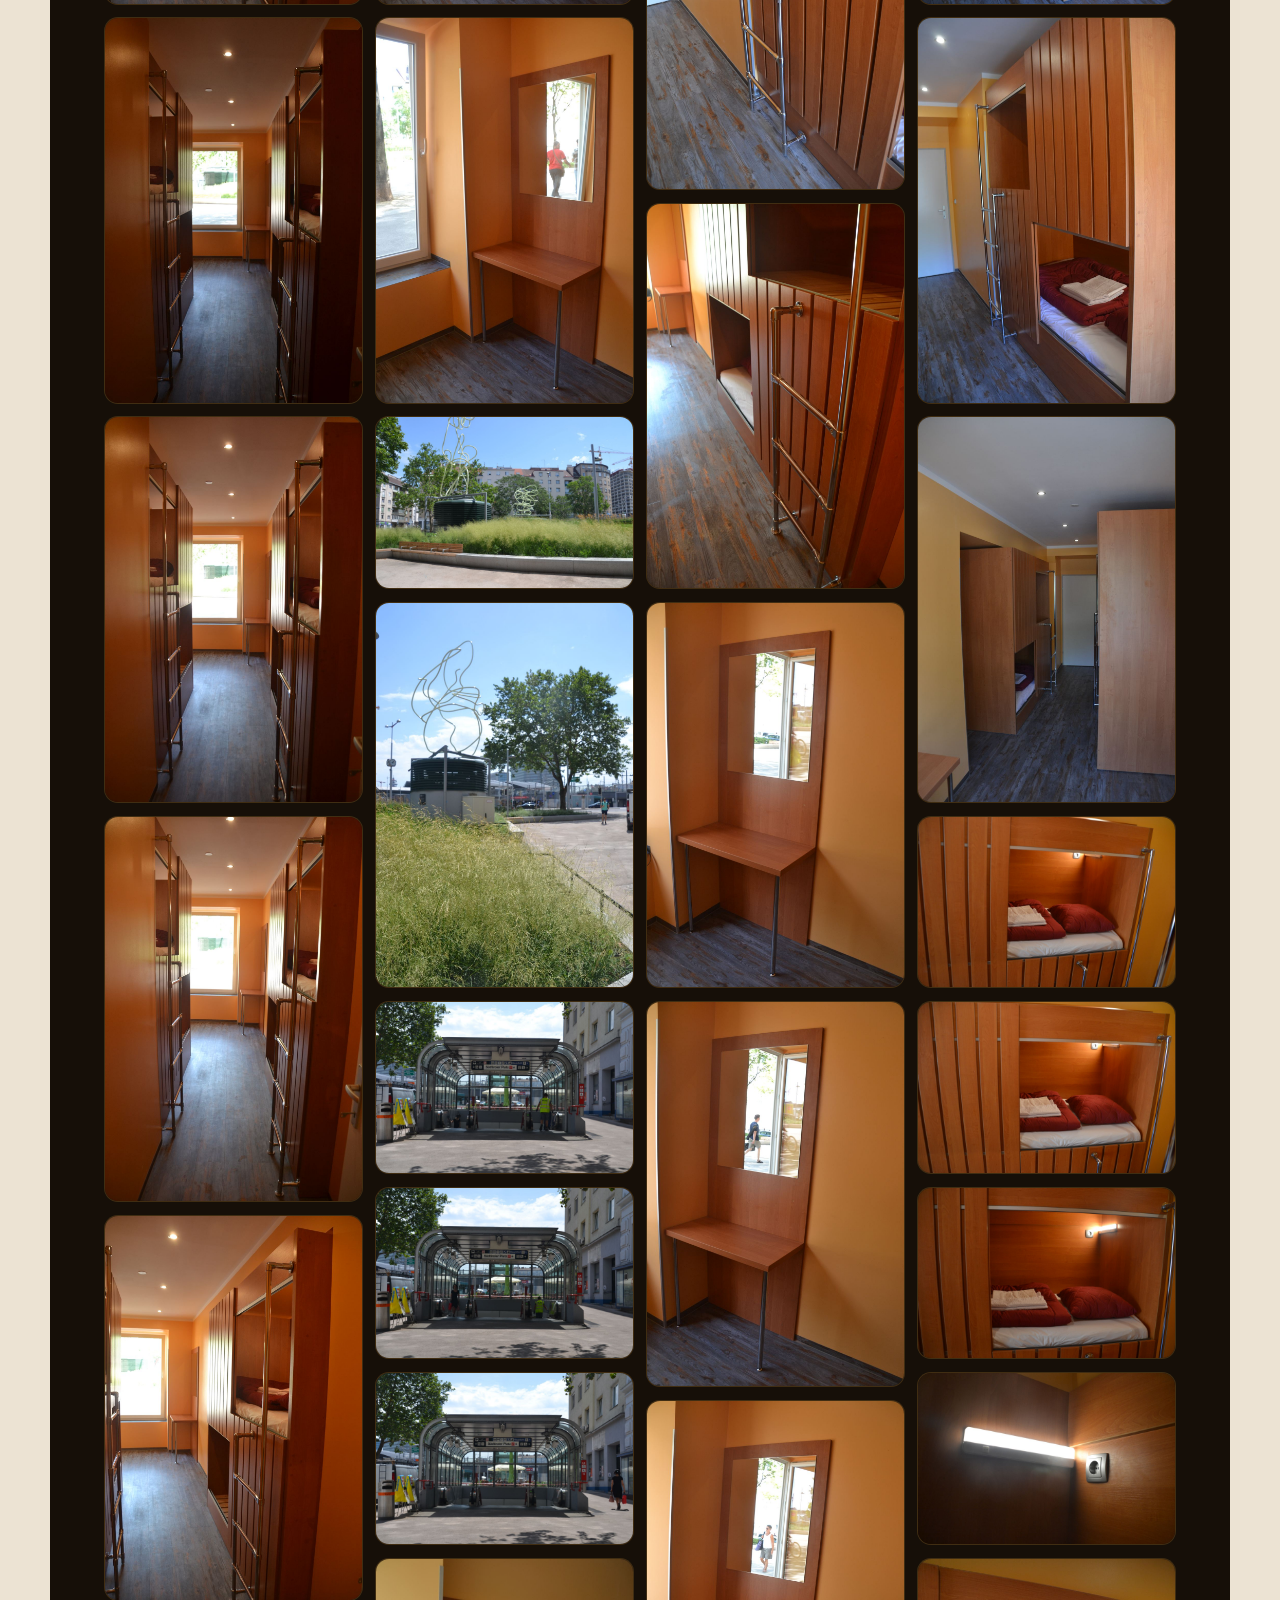
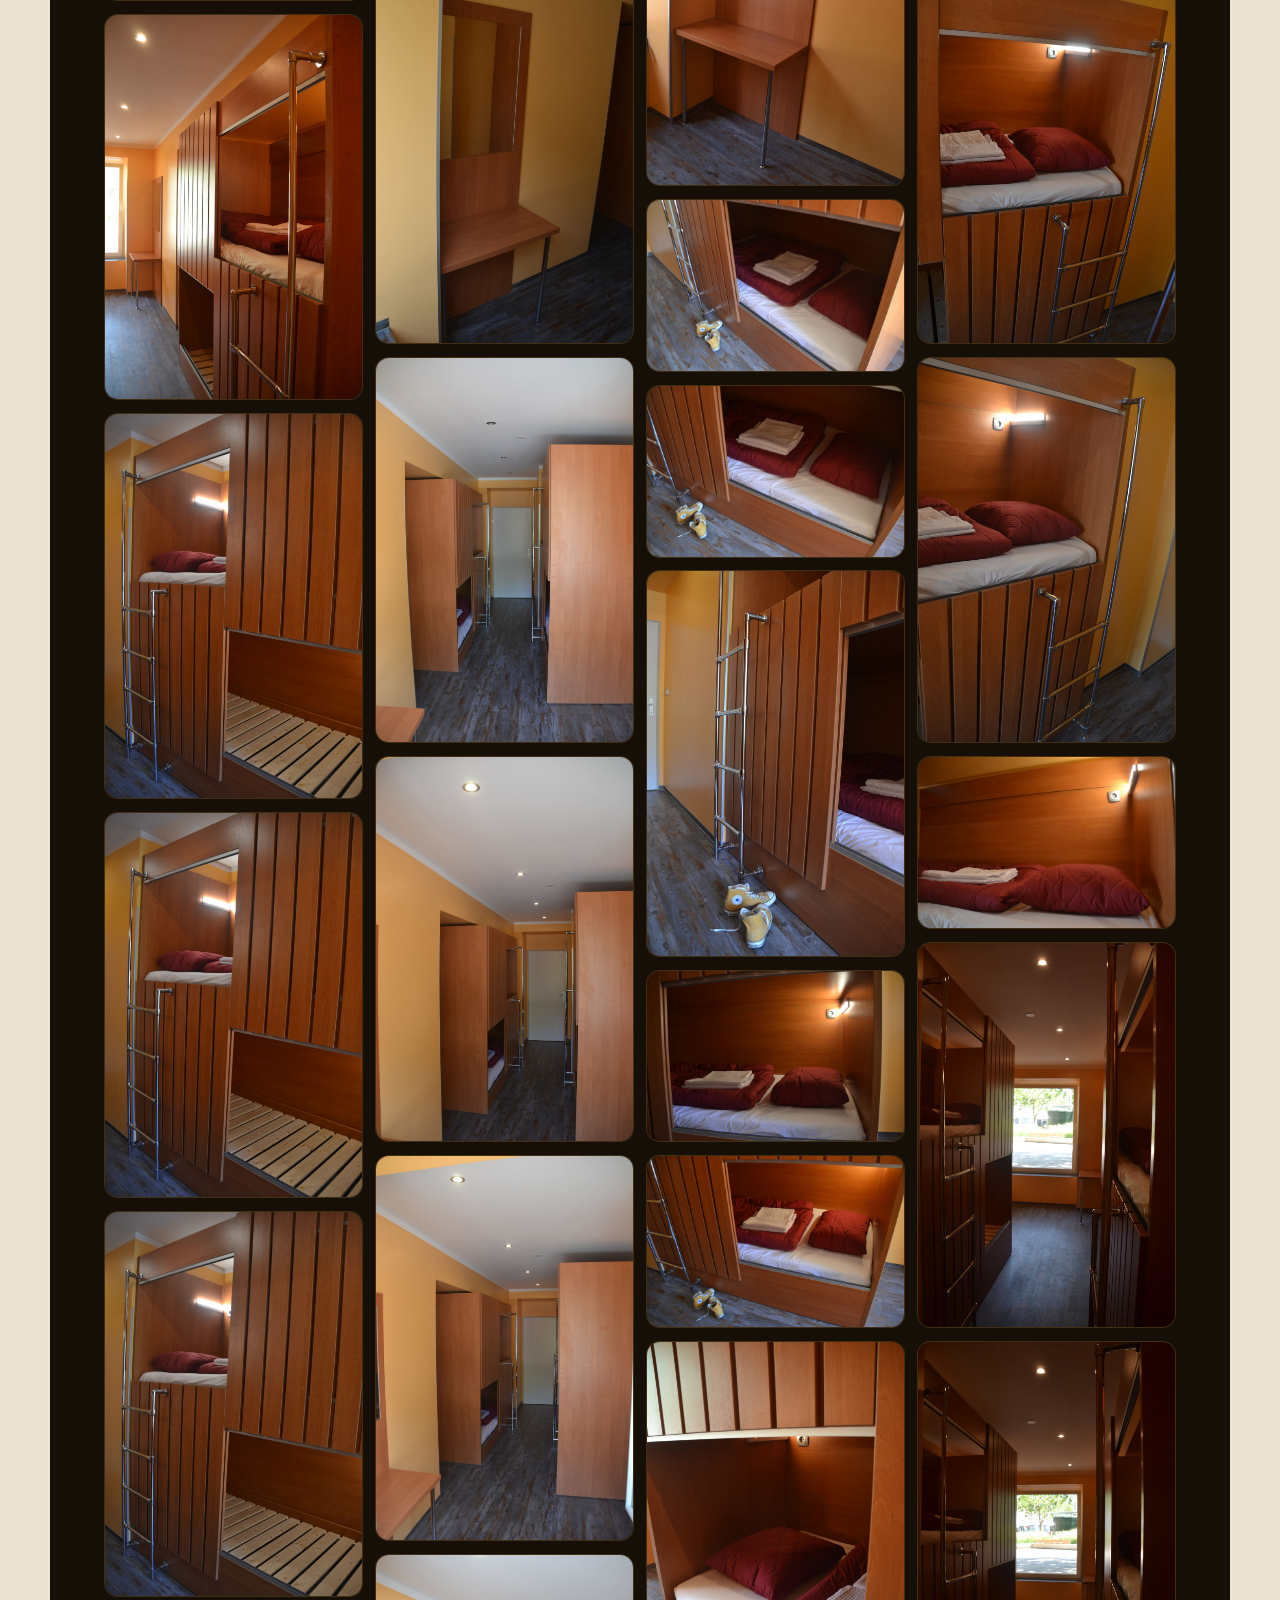
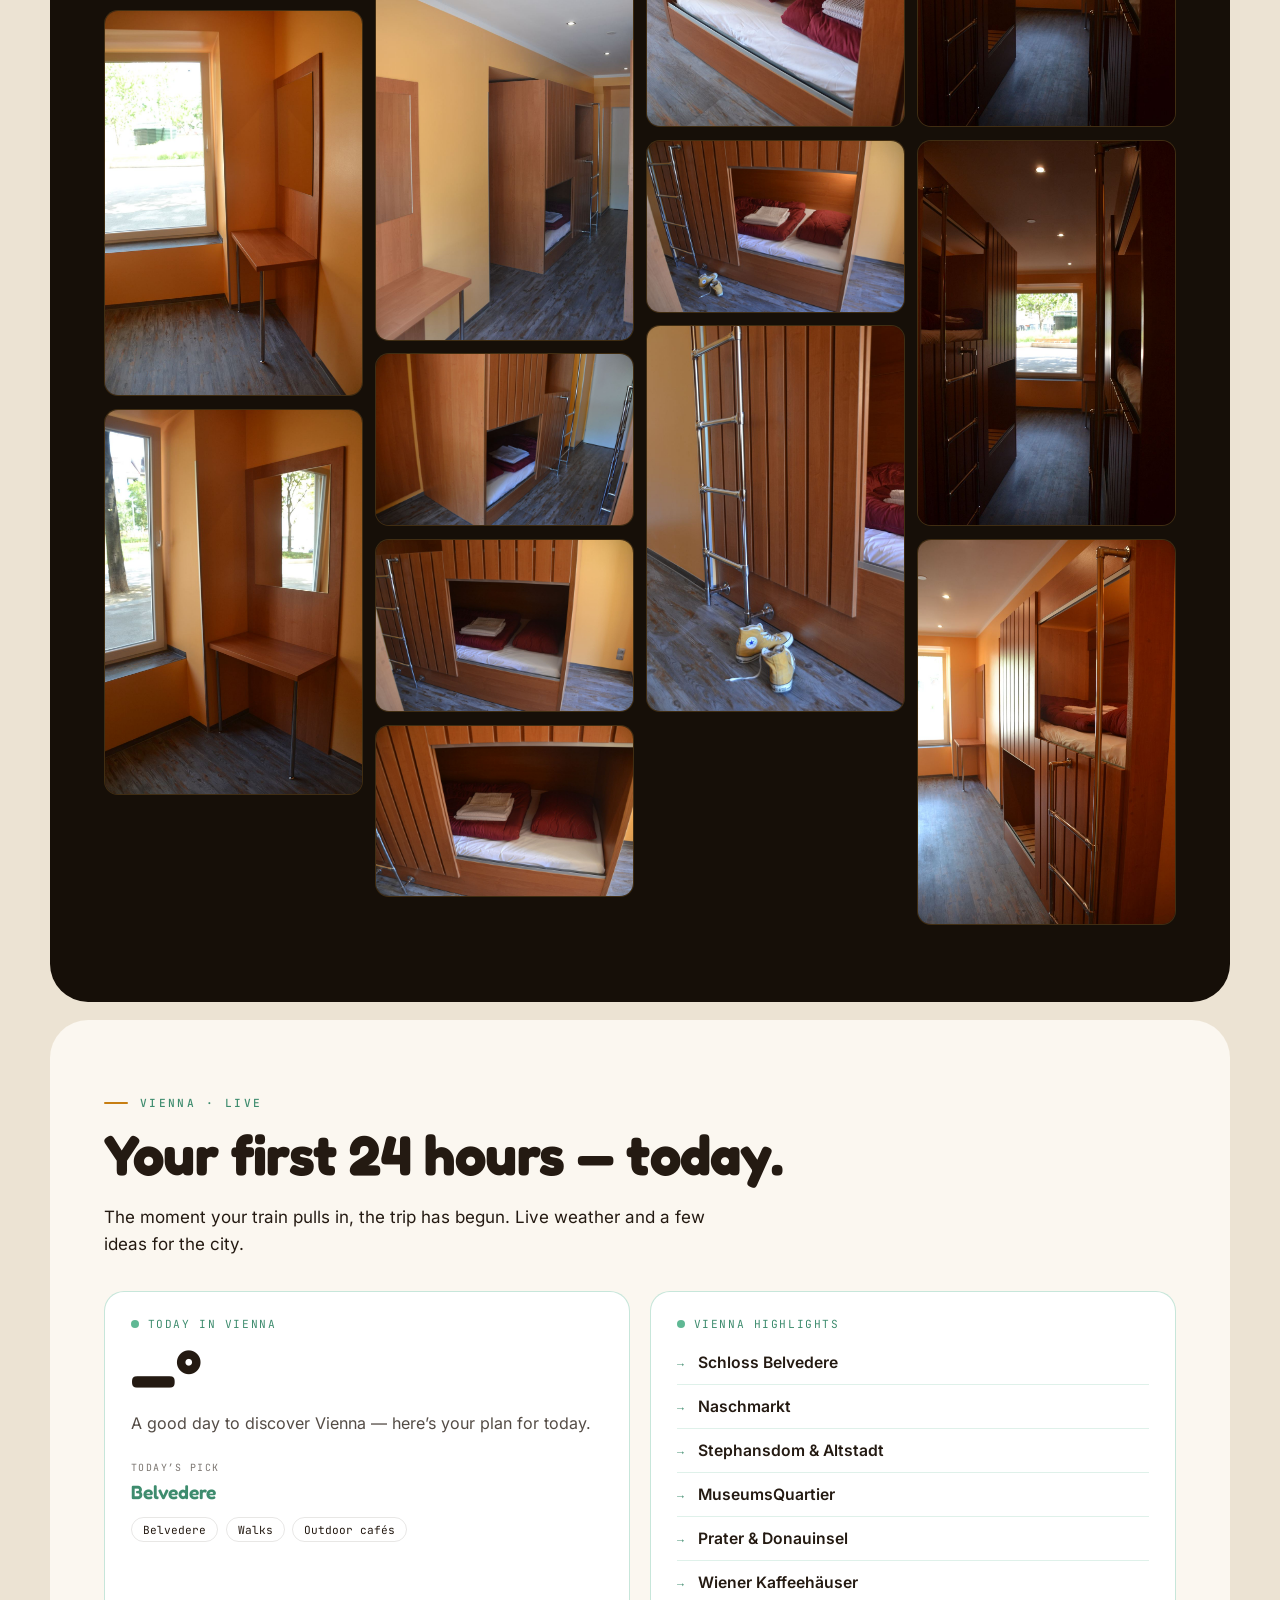
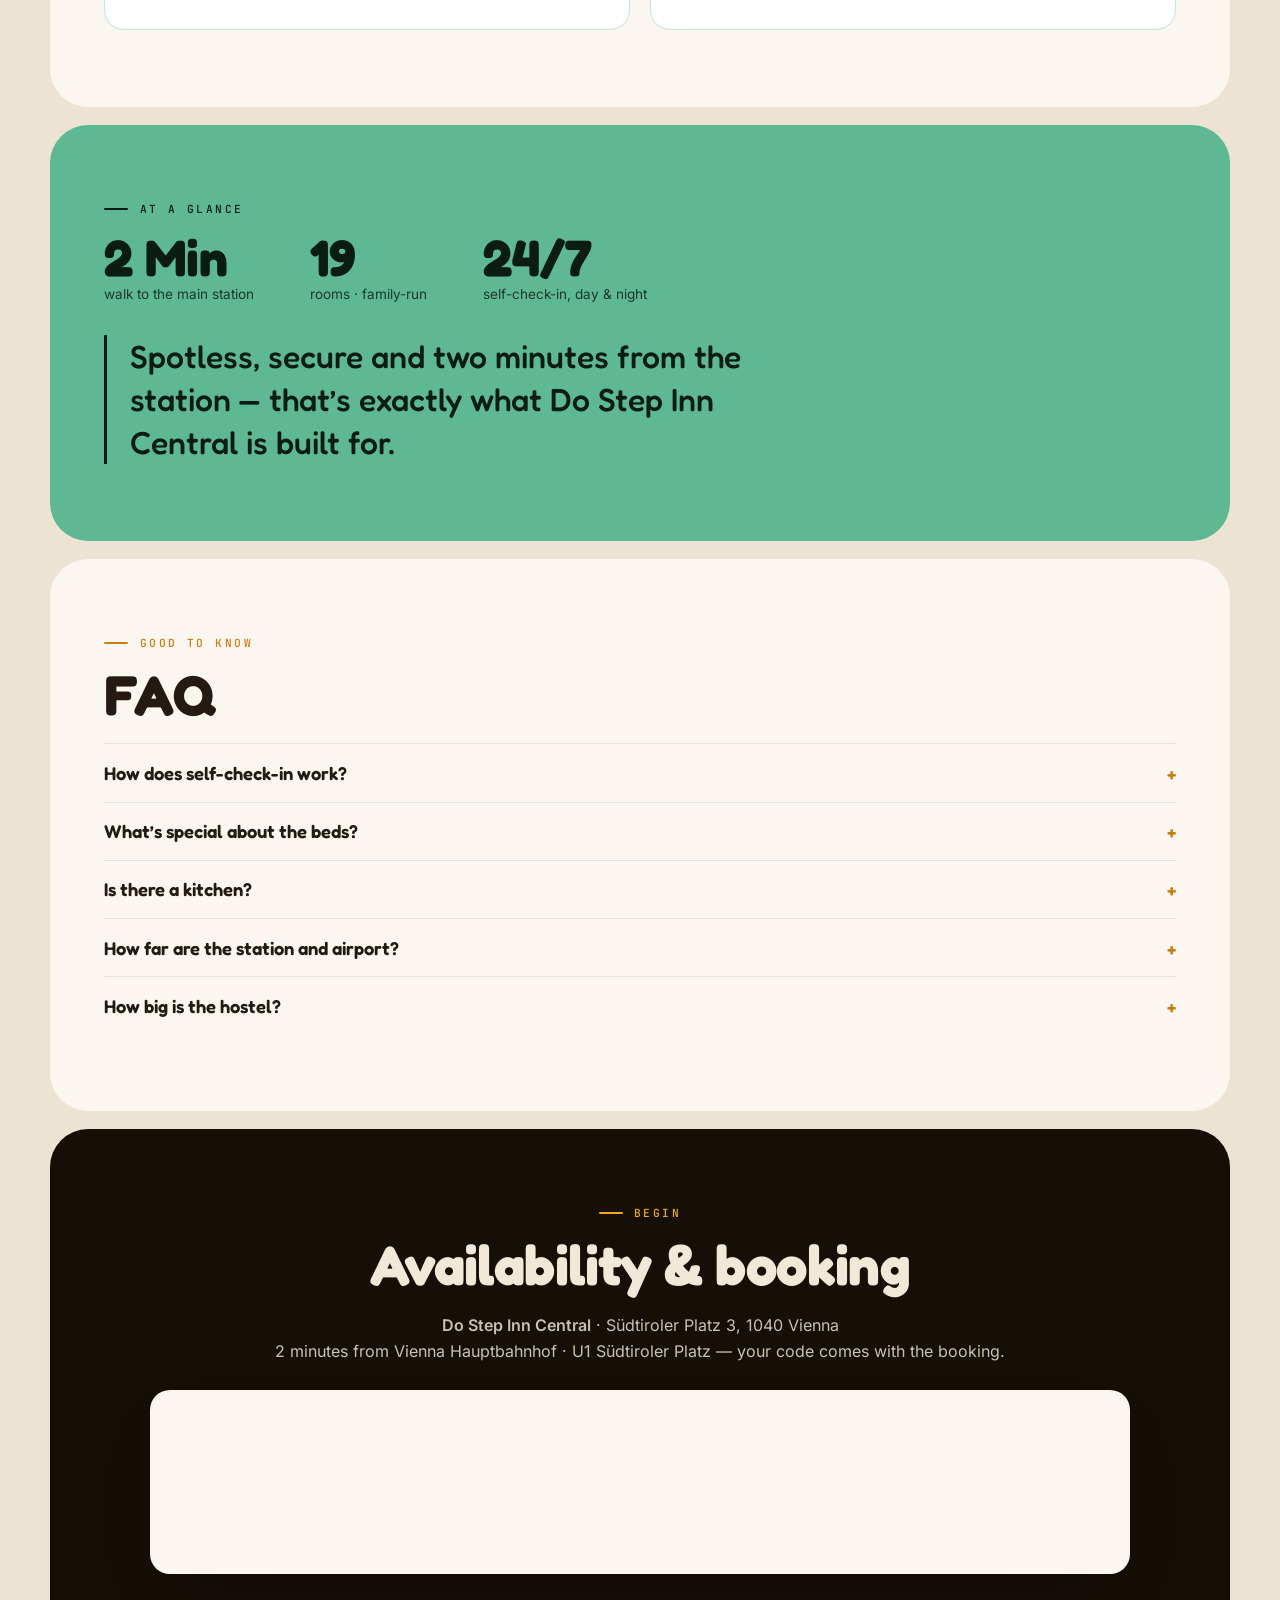
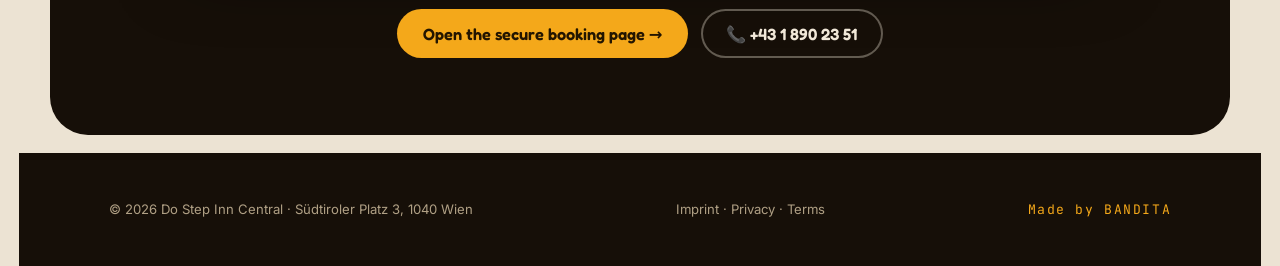
==== commit 2658671f: "v2: pre-launch content cleanup — drop fabricated testimonial & event times For public testing, remov" ====
--- a/v2/index.html
+++ b/v2/index.html
@@ -428,13 +428,13 @@
     </section>
 
     <section class="section section--mint">
-      <p class="kick" data-reveal>Der leise Beweis</p>
+      <p class="kick" data-reveal data-i18n="pv_kick">Auf einen Blick</p>
       <div class="stat3" data-reveal>
         <div><b>2 Min</b><span data-i18n="st_1">zu Fuß zum Hauptbahnhof</span></div>
         <div><b>19</b><span data-i18n="st_2">Zimmer · familiengeführt</span></div>
         <div><b>24/7</b><span data-i18n="st_3">Self-Check-in, Tag &amp; Nacht</span></div>
       </div>
-      <blockquote class="q" data-reveal data-i18n="st_quote">„Blitzsauber, die verschließbaren Betten sind genial, und man ist in zwei Minuten vom Bahnhof da."<cite>— ein aktueller Gast</cite></blockquote>
+      <blockquote class="q" data-reveal data-i18n="st_quote">Blitzsauber, sicher und zwei Minuten vom Bahnhof — genau dafür ist Do Step Inn Central gebaut.</blockquote>
     </section>
 
     <section class="section section--cream">
@@ -522,29 +522,17 @@
         if(tempEl)tempEl.textContent=t+'°'; state.bucket=b; state.fallback=false; paint();})
       .catch(function(){ if(tempEl)tempEl.textContent='—°'; state.bucket='mild'; state.fallback=true; paint(); });
 
+    // Vienna highlights — evergreen ideas near the hostel, no fixed dates/times
     var el=document.getElementById('wien-events');
-    var LOC={en:'en-GB',de:'de-DE',ko:'ko-KR',ja:'ja-JP',th:'th-TH',es:'es-ES',it:'it-IT'};
     function renderEvents(){ if(!el)return;
-      var lang=(window.I18N&&I18N.lang)||'de',loc=LOC[lang]||'de-DE';
-      var byDay={0:[['Donauinsel-Morgenlauf','09:00'],['Karlsplatz & MQ-Bummel','11:00']],
-        1:[['Kunsthistorisches Museum','10:00'],['Kaffeehaus-Nachmittag','15:00']],
-        2:[['Belvedere-Galerien','10:00'],['Naschmarkt-Lunch','13:00']],
-        3:[['MuseumsQuartier-Hof','16:00'],['Ringstraßen-Tramrunde','18:00']],
-        4:[['Naschmarkt-Abend & Street Food','18:00'],['Prater-Lichter','20:00']],
-        5:[['Belvedere Langnacht','21:00'],['Kärntner Straße bei Nacht','20:00']],
-        6:[['Naschmarkt-Flohmarkt','09:00'],['Donaukanal-Bars','19:00']]};
-      var now=new Date(),rows=[];
-      for(var i=0;i<5;i++){var dt=new Date(now);dt.setDate(now.getDate()+i);
-        var opts=byDay[dt.getDay()],p=opts[i%opts.length];
-        var dow;try{dow=dt.toLocaleDateString(loc,{weekday:'short'}).toUpperCase().replace('.','');}catch(e){dow='';}
-        rows.push('<li><span class="mono">'+dow+' '+dt.getDate()+'</span><b>'+p[0]+'</b><span class="mono">'+p[1]+'</span></li>');}
-      el.innerHTML=rows.join('');
+      var items=['Schloss Belvedere','Naschmarkt','Stephansdom & Altstadt','MuseumsQuartier','Prater & Donauinsel','Wiener Kaffeehäuser'];
+      el.innerHTML=items.map(function(n){return '<li><span class="mono">→</span><b>'+n+'</b><span class="mono"></span></li>';}).join('');
     }
     renderEvents();
     document.addEventListener('i18n:changed',function(){ paint(); renderEvents(); });
   })();
 </script>
-<script src="/assets/js/i18n-v2.js?v=2" defer></script>
+<script src="/assets/js/i18n-v2.js?v=3" defer></script>
 <script type="module" src="/v2/app.js?v=3"></script>
 <!-- uphotel IBE booking widget (loads on this whitelisted domain) -->
 <link href="https://ibe.uphotel.agency/ibe.min.css" rel="stylesheet" />
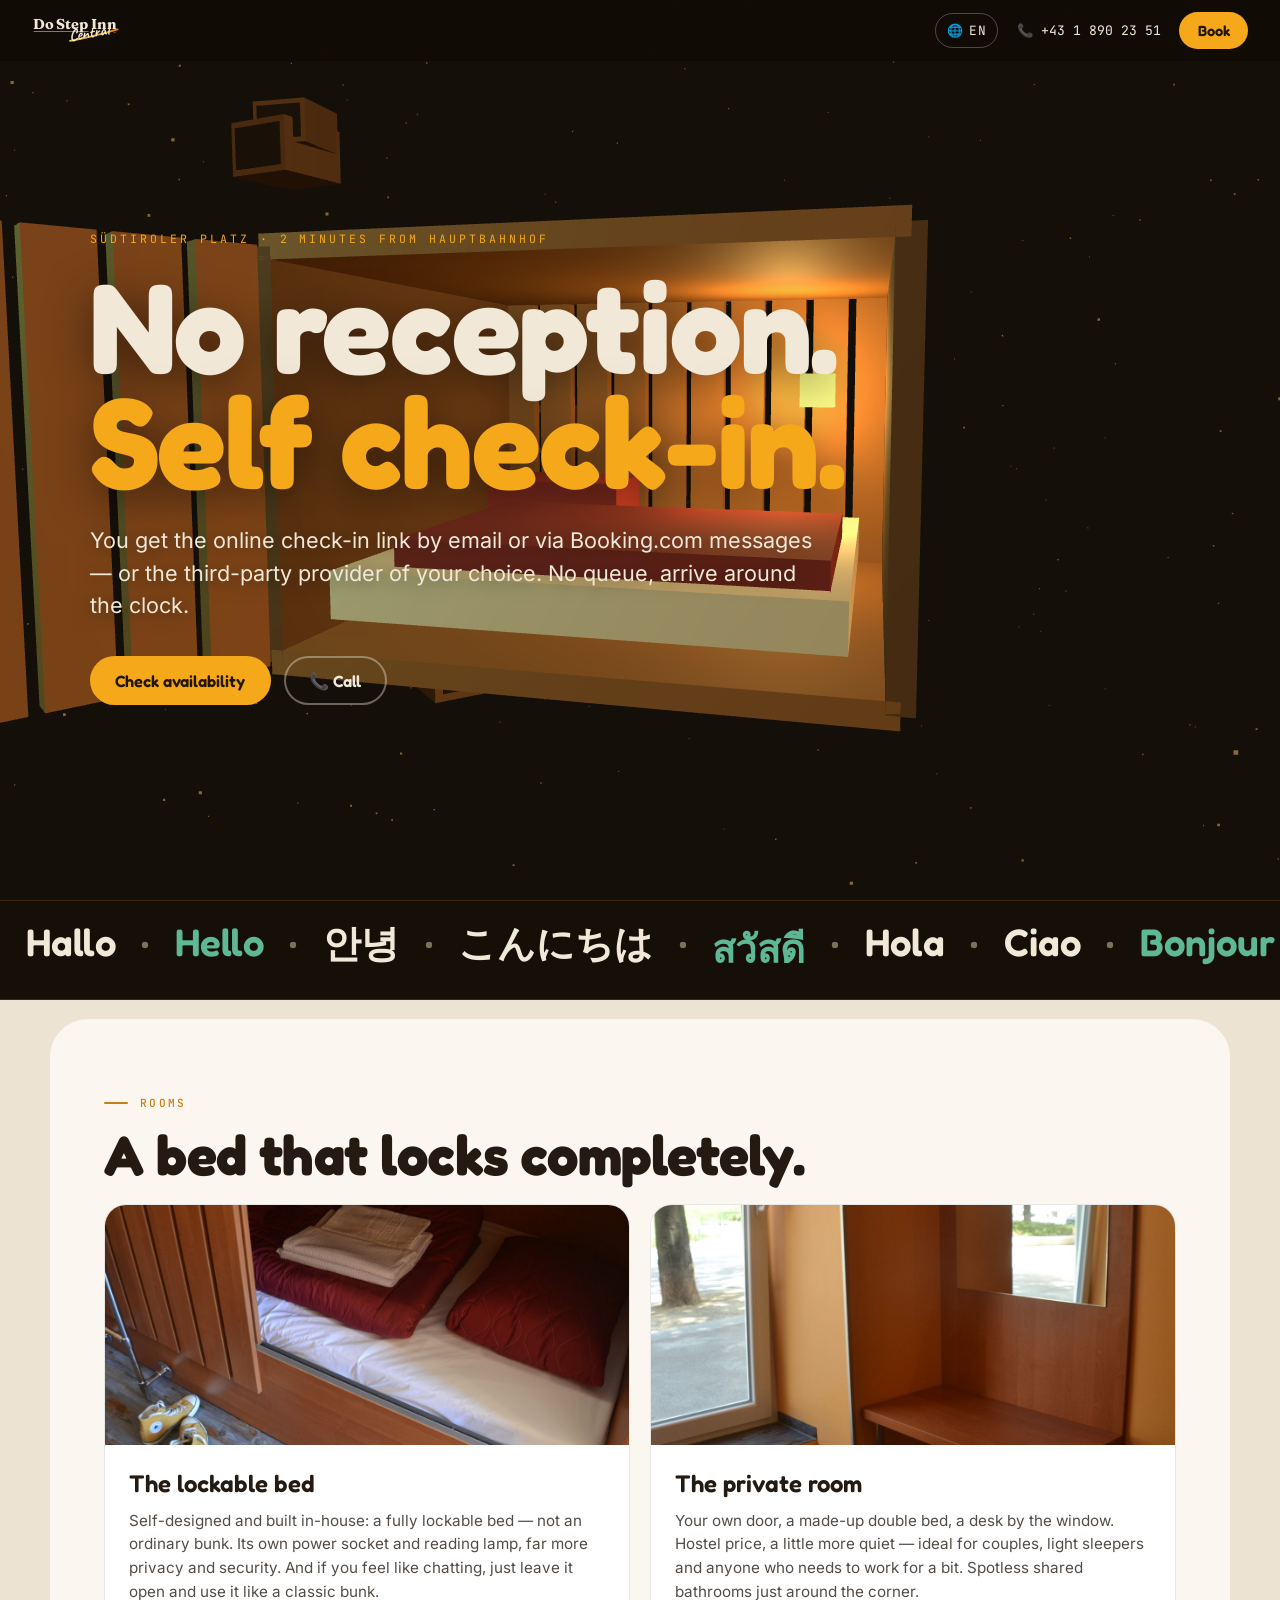
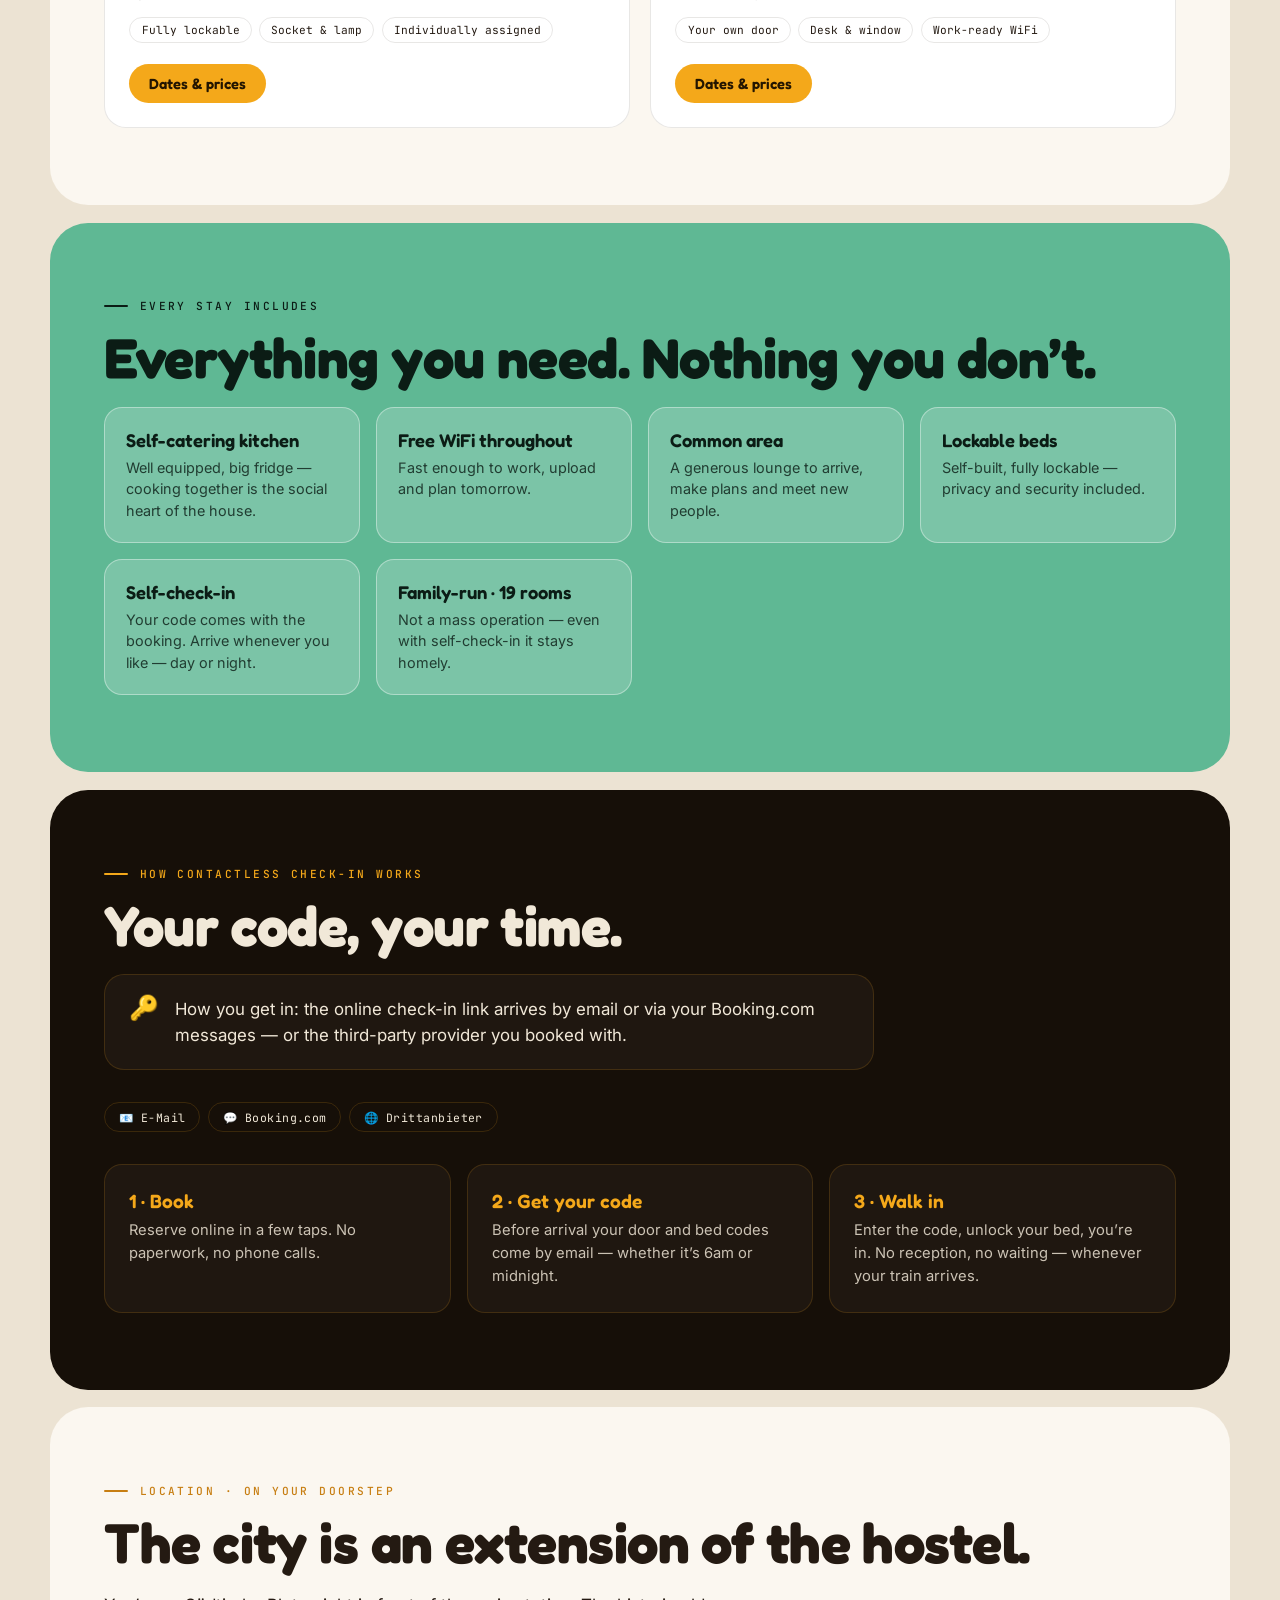
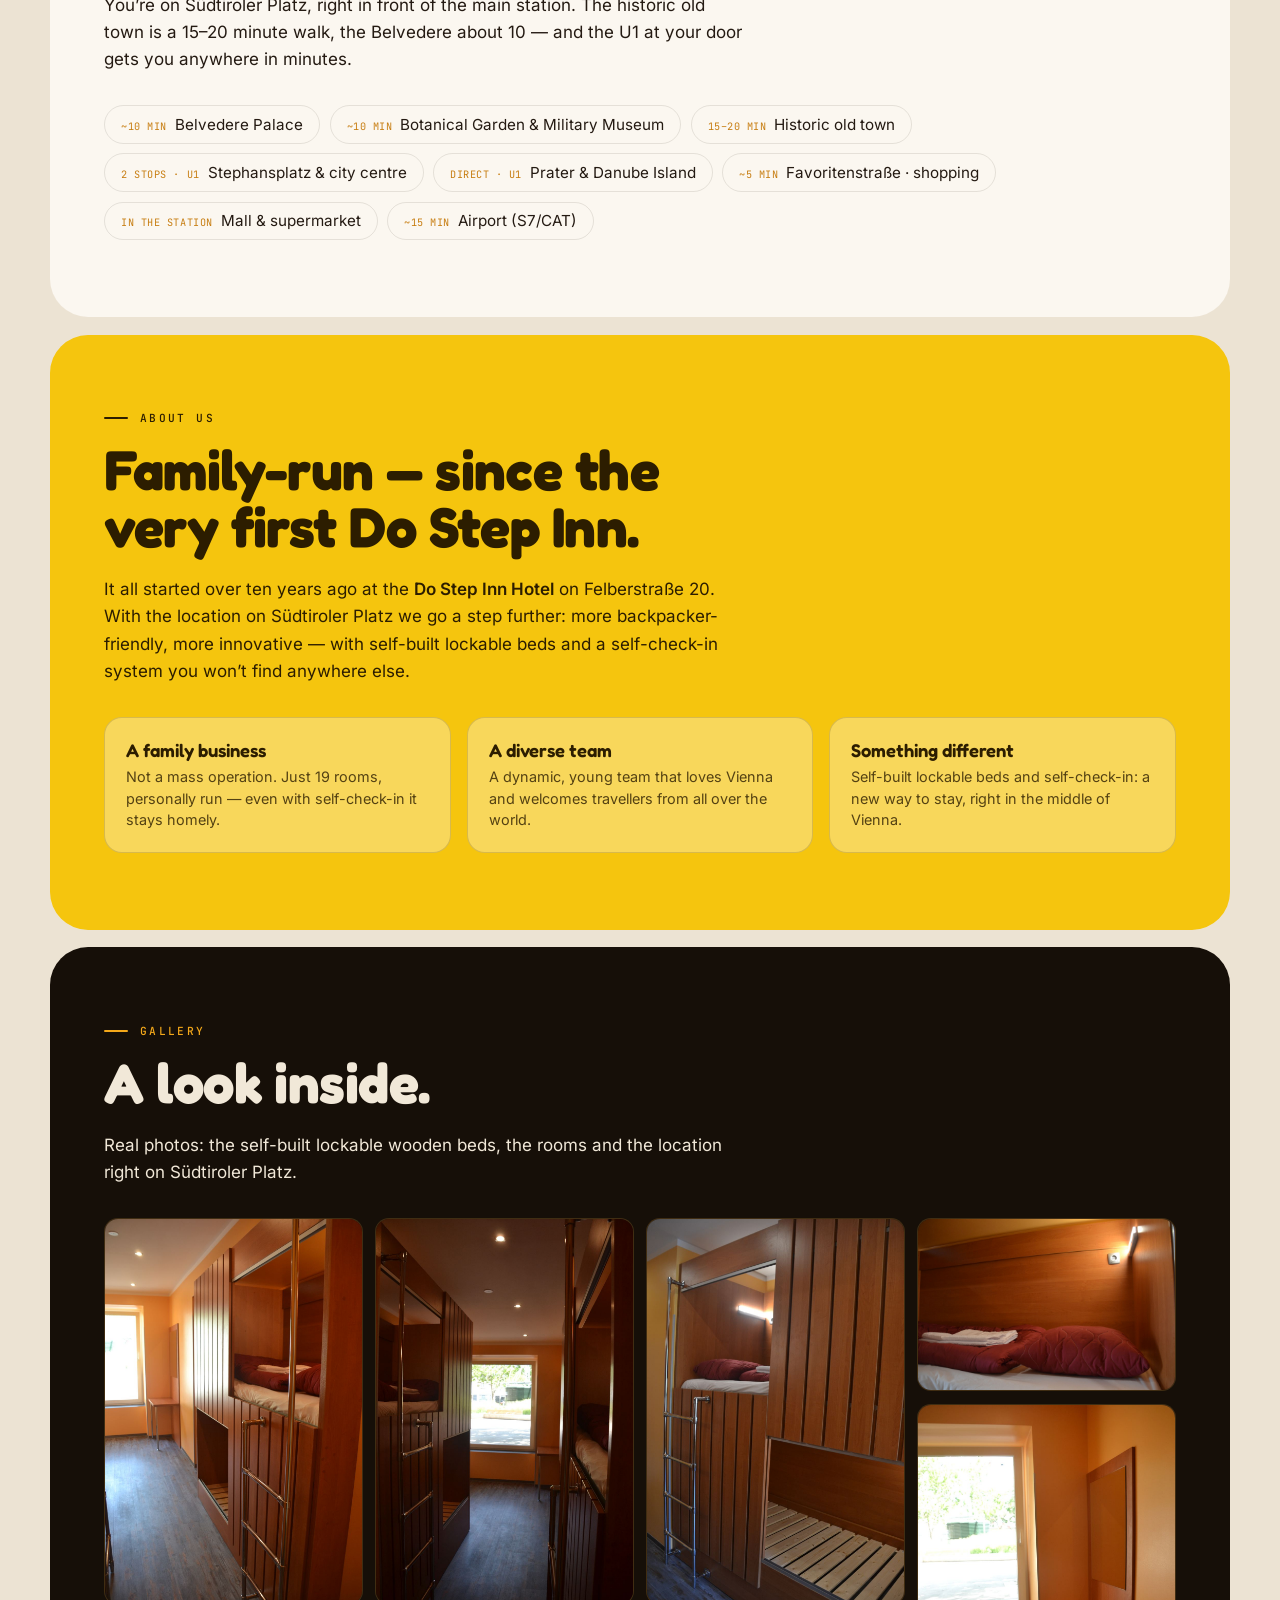
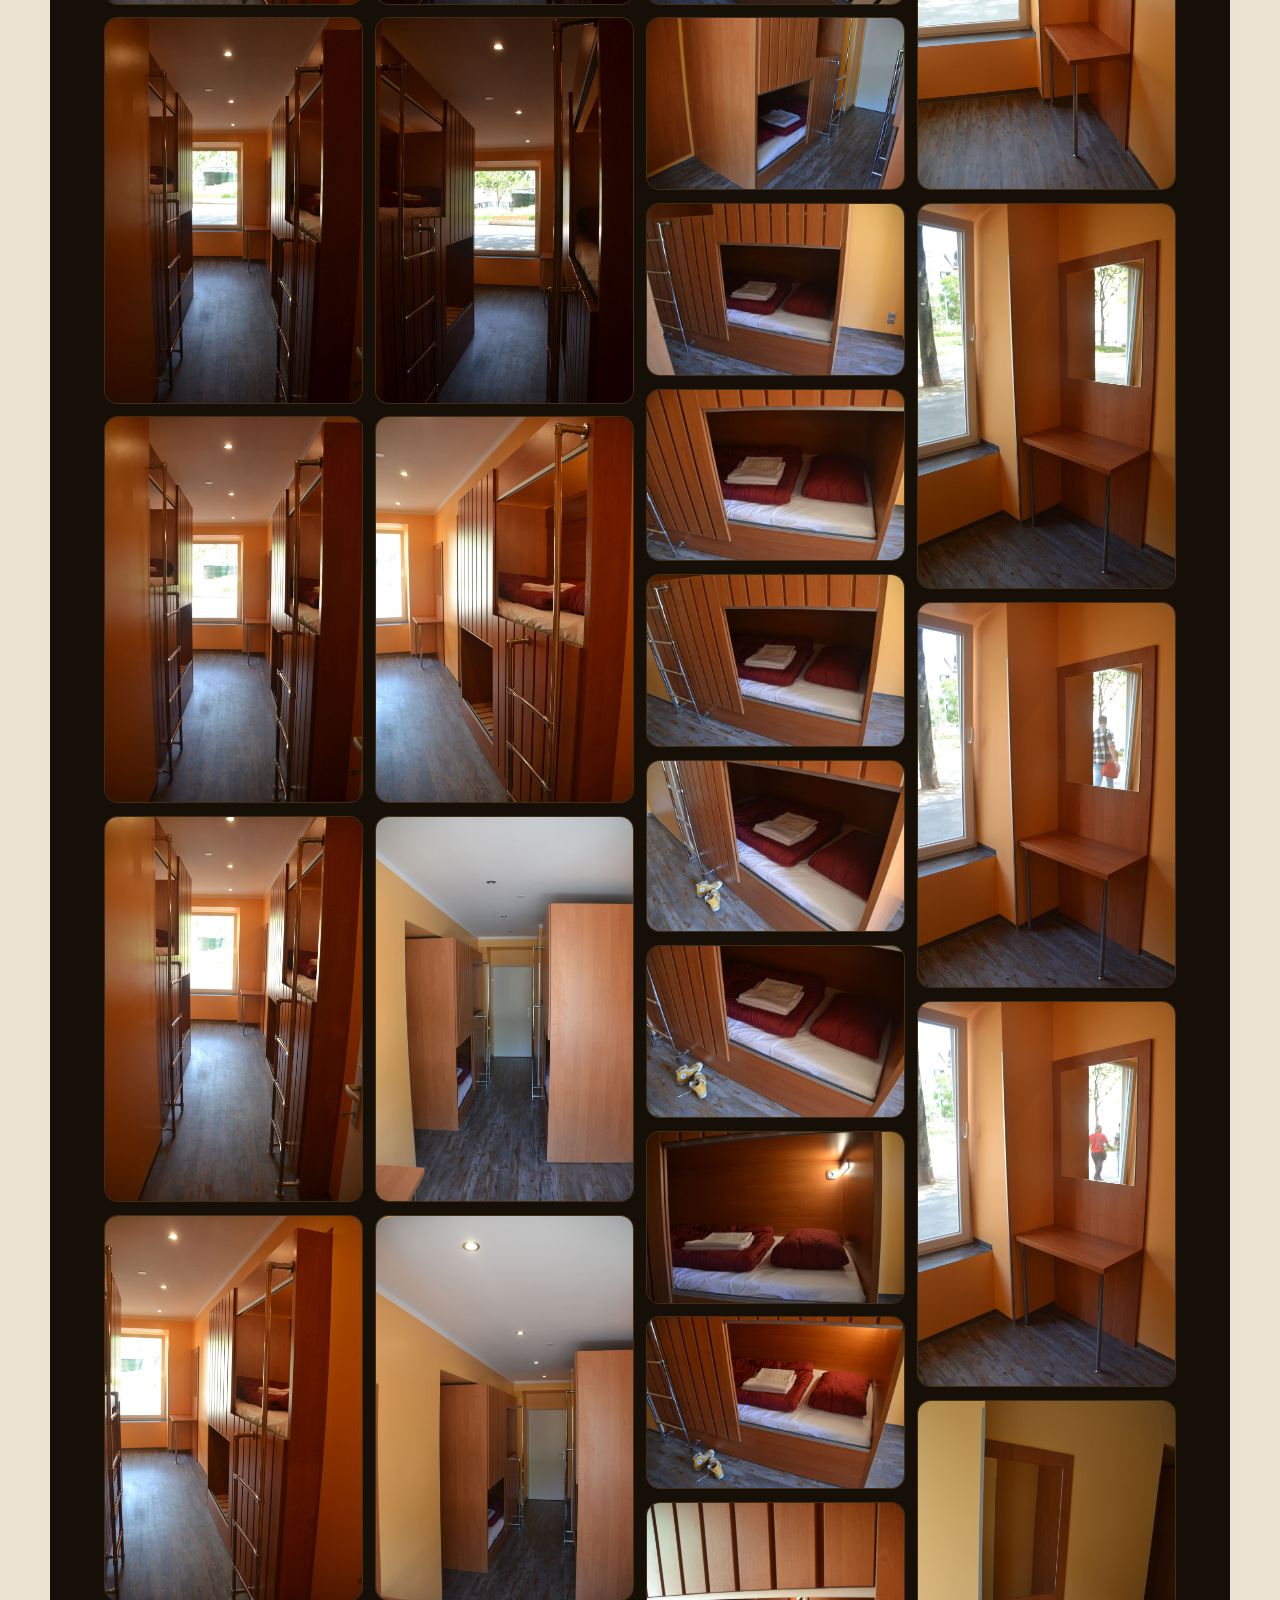
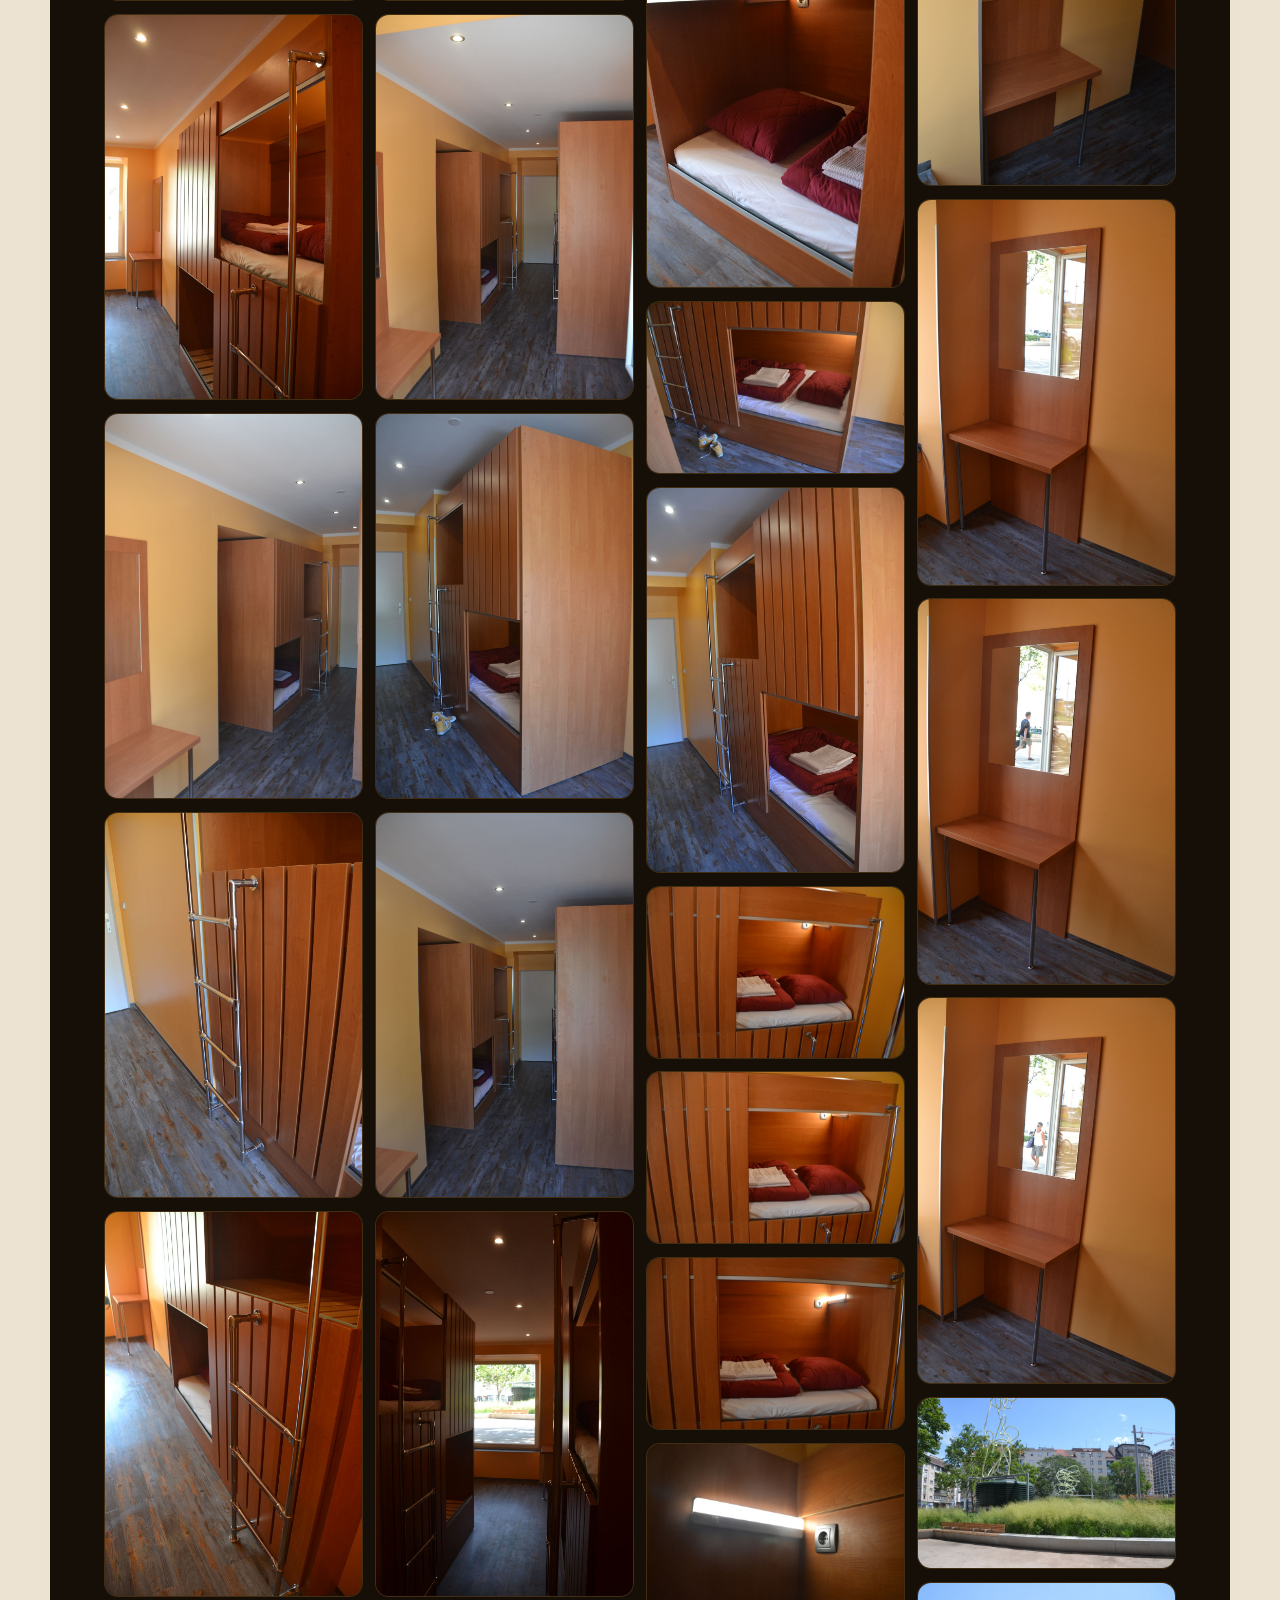
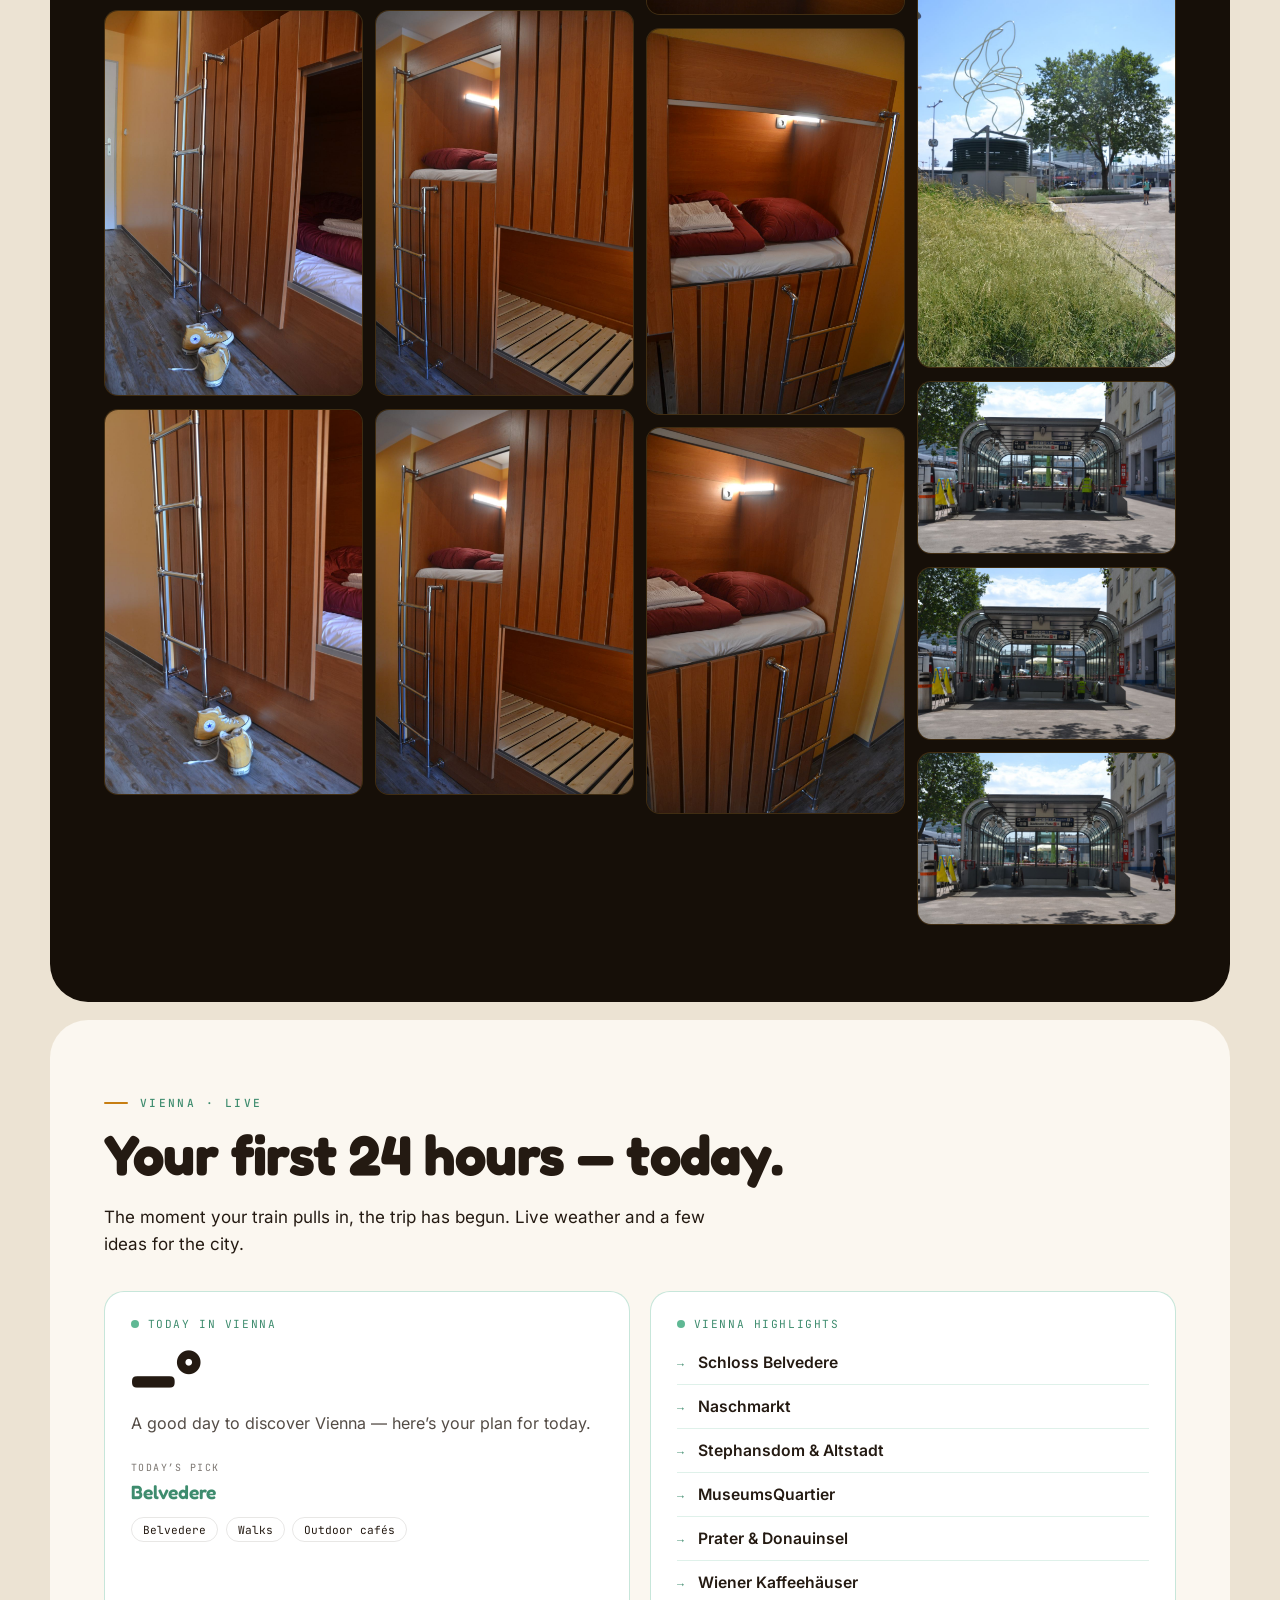
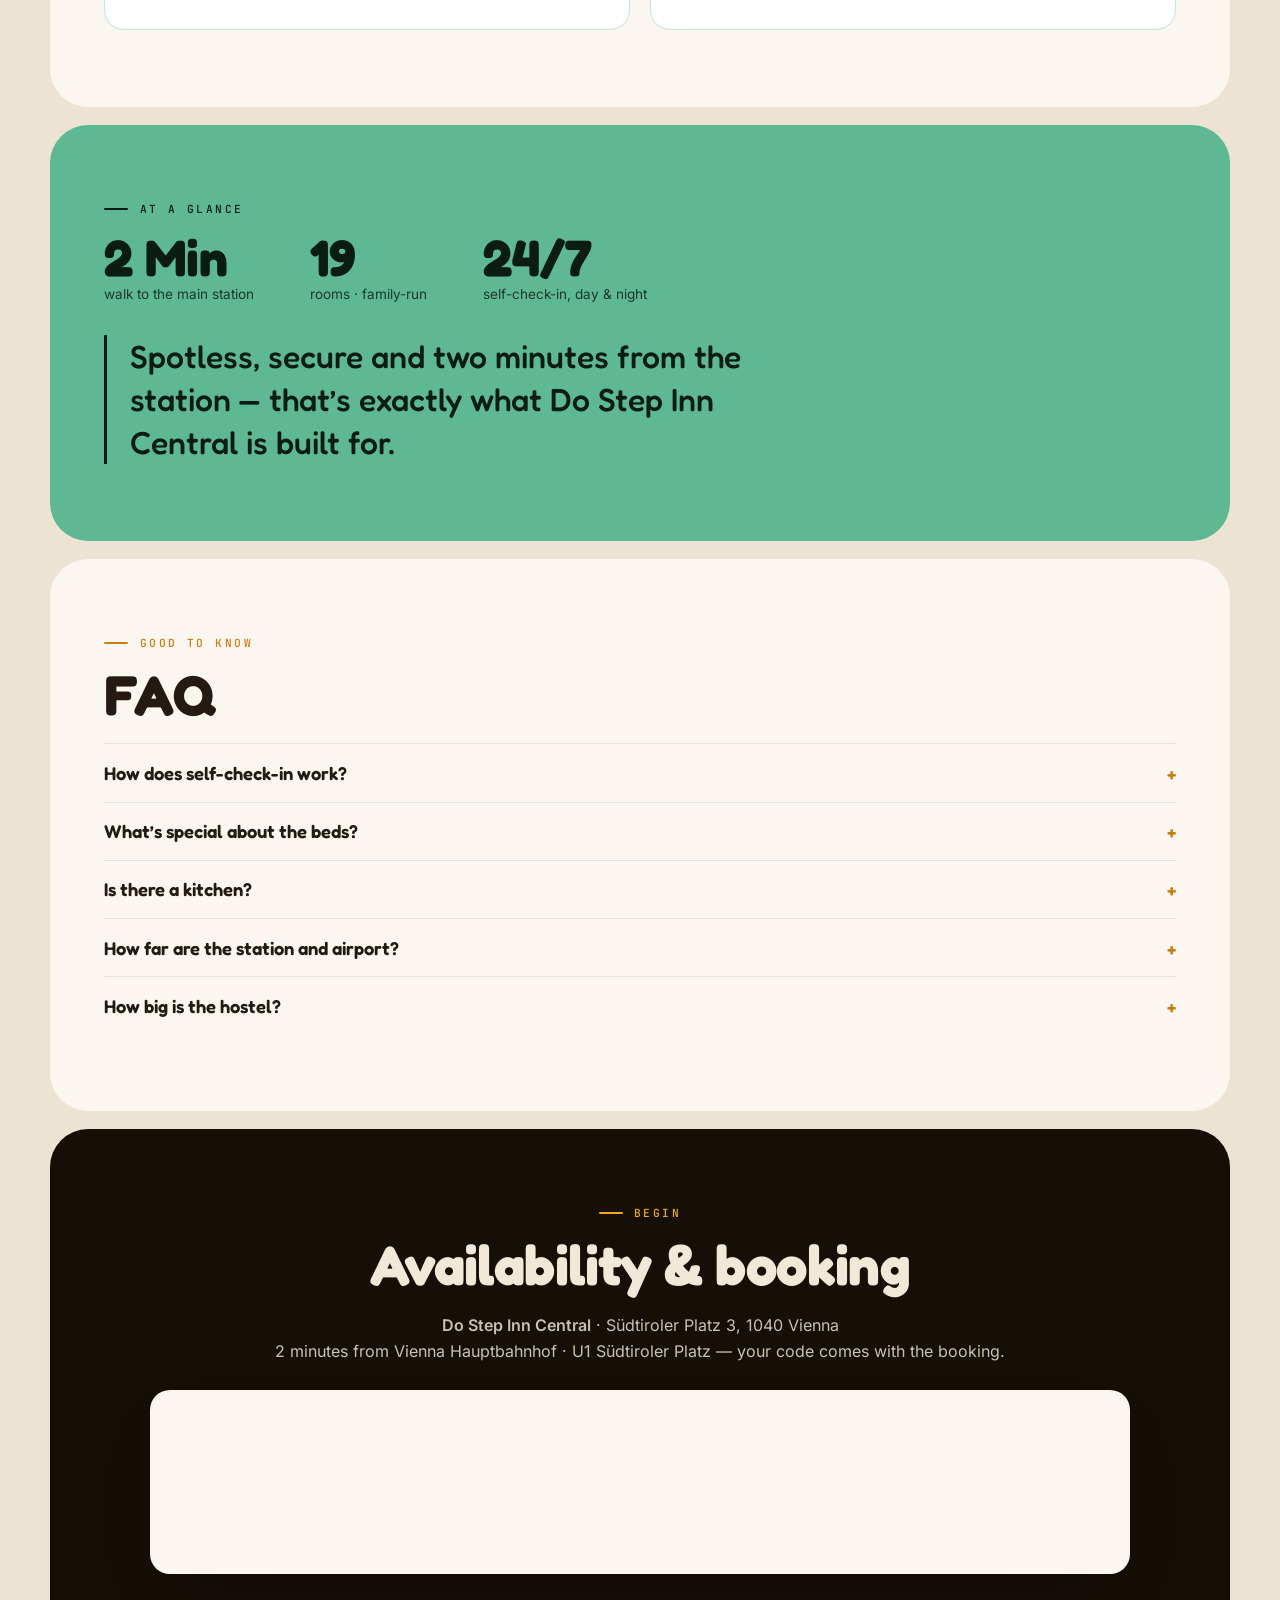
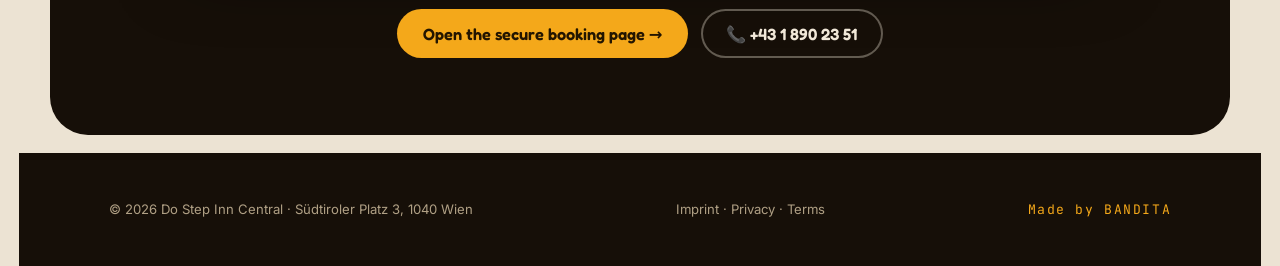
==== commit 1add4f73: "v2: sort gallery photos by theme Reorder the 54 gallery images from raw file-number order into four " ====
--- a/v2/index.html
+++ b/v2/index.html
@@ -348,60 +348,60 @@
       <h2 data-reveal data-i18n="ga_h">Ein Blick ins Haus.</h2>
       <p class="intro" data-reveal data-i18n="ga_intro">Echte Fotos: die selbst gebauten, verschließbaren Holz-Betten, die Zimmer und die Lage direkt am Südtiroler Platz.</p>
       <div class="masonry" data-reveal>
-        <img src="/assets/img/hostel/full/dsc-0001.jpg" alt="Do Step Inn Central — Foto 1" loading="lazy" width="1000" height="1500" />
-        <img src="/assets/img/hostel/full/dsc-0002.jpg" alt="Do Step Inn Central — Foto 2" loading="lazy" width="1000" height="1500" />
-        <img src="/assets/img/hostel/full/dsc-0003.jpg" alt="Do Step Inn Central — Foto 3" loading="lazy" width="1000" height="1500" />
-        <img src="/assets/img/hostel/full/dsc-0004.jpg" alt="Do Step Inn Central — Foto 4" loading="lazy" width="1000" height="1500" />
-        <img src="/assets/img/hostel/full/dsc-0005.jpg" alt="Do Step Inn Central — Foto 5" loading="lazy" width="1000" height="1500" />
-        <img src="/assets/img/hostel/full/dsc-0006.jpg" alt="Do Step Inn Central — Foto 6" loading="lazy" width="1000" height="1500" />
-        <img src="/assets/img/hostel/full/dsc-0007.jpg" alt="Do Step Inn Central — Foto 7" loading="lazy" width="1000" height="1500" />
-        <img src="/assets/img/hostel/full/dsc-0008.jpg" alt="Do Step Inn Central — Foto 8" loading="lazy" width="1000" height="1500" />
-        <img src="/assets/img/hostel/full/dsc-0009.jpg" alt="Do Step Inn Central — Foto 9" loading="lazy" width="1000" height="1500" />
-        <img src="/assets/img/hostel/full/dsc-0010.jpg" alt="Do Step Inn Central — Foto 10" loading="lazy" width="1000" height="1500" />
-        <img src="/assets/img/hostel/full/dsc-0011.jpg" alt="Do Step Inn Central — Foto 11" loading="lazy" width="1000" height="1500" />
-        <img src="/assets/img/hostel/full/dsc-0012.jpg" alt="Do Step Inn Central — Foto 12" loading="lazy" width="1000" height="1500" />
-        <img src="/assets/img/hostel/full/dsc-0013.jpg" alt="Do Step Inn Central — Foto 13" loading="lazy" width="1000" height="1500" />
-        <img src="/assets/img/hostel/full/dsc-0965.jpg" alt="Do Step Inn Central — Foto 14" loading="lazy" width="1500" height="1000" />
-        <img src="/assets/img/hostel/full/dsc-0966.jpg" alt="Do Step Inn Central — Foto 15" loading="lazy" width="1000" height="1500" />
-        <img src="/assets/img/hostel/full/dsc-0967.jpg" alt="Do Step Inn Central — Foto 16" loading="lazy" width="1500" height="1000" />
-        <img src="/assets/img/hostel/full/dsc-0968.jpg" alt="Do Step Inn Central — Foto 17" loading="lazy" width="1500" height="1000" />
-        <img src="/assets/img/hostel/full/dsc-0969.jpg" alt="Do Step Inn Central — Foto 18" loading="lazy" width="1500" height="1000" />
-        <img src="/assets/img/hostel/full/dsc-0970.jpg" alt="Do Step Inn Central — Foto 19" loading="lazy" width="1000" height="1500" />
-        <img src="/assets/img/hostel/full/dsc-0971.jpg" alt="Do Step Inn Central — Foto 20" loading="lazy" width="1000" height="1500" />
-        <img src="/assets/img/hostel/full/dsc-0972.jpg" alt="Do Step Inn Central — Foto 21" loading="lazy" width="1000" height="1500" />
-        <img src="/assets/img/hostel/full/dsc-0973.jpg" alt="Do Step Inn Central — Foto 22" loading="lazy" width="1000" height="1500" />
-        <img src="/assets/img/hostel/full/dsc-0974.jpg" alt="Do Step Inn Central — Foto 23" loading="lazy" width="1000" height="1500" />
-        <img src="/assets/img/hostel/full/dsc-0975.jpg" alt="Do Step Inn Central — Foto 24" loading="lazy" width="1500" height="1000" />
-        <img src="/assets/img/hostel/full/dsc-0976.jpg" alt="Do Step Inn Central — Foto 25" loading="lazy" width="1500" height="1000" />
-        <img src="/assets/img/hostel/full/dsc-0977.jpg" alt="Do Step Inn Central — Foto 26" loading="lazy" width="1500" height="1000" />
-        <img src="/assets/img/hostel/full/dsc-0978.jpg" alt="Do Step Inn Central — Foto 27" loading="lazy" width="1500" height="1000" />
-        <img src="/assets/img/hostel/full/dsc-0979.jpg" alt="Do Step Inn Central — Foto 28" loading="lazy" width="1000" height="1500" />
-        <img src="/assets/img/hostel/full/dsc-0980.jpg" alt="Do Step Inn Central — Foto 29" loading="lazy" width="1000" height="1500" />
-        <img src="/assets/img/hostel/full/dsc-0981.jpg" alt="Do Step Inn Central — Foto 30" loading="lazy" width="1000" height="1500" />
-        <img src="/assets/img/hostel/full/dsc-0982.jpg" alt="Do Step Inn Central — Foto 31" loading="lazy" width="1000" height="1500" />
-        <img src="/assets/img/hostel/full/dsc-0983.jpg" alt="Do Step Inn Central — Foto 32" loading="lazy" width="1000" height="1500" />
-        <img src="/assets/img/hostel/full/dsc-0984.jpg" alt="Do Step Inn Central — Foto 33" loading="lazy" width="1500" height="1000" />
-        <img src="/assets/img/hostel/full/dsc-0985.jpg" alt="Do Step Inn Central — Foto 34" loading="lazy" width="1500" height="1000" />
-        <img src="/assets/img/hostel/full/dsc-0986.jpg" alt="Do Step Inn Central — Foto 35" loading="lazy" width="1000" height="1500" />
-        <img src="/assets/img/hostel/full/dsc-0987.jpg" alt="Do Step Inn Central — Foto 36" loading="lazy" width="1500" height="1000" />
-        <img src="/assets/img/hostel/full/dsc-0988.jpg" alt="Do Step Inn Central — Foto 37" loading="lazy" width="1500" height="1000" />
-        <img src="/assets/img/hostel/full/dsc-0989.jpg" alt="Do Step Inn Central — Foto 38" loading="lazy" width="1000" height="1500" />
-        <img src="/assets/img/hostel/full/dsc-0990.jpg" alt="Do Step Inn Central — Foto 39" loading="lazy" width="1500" height="1000" />
-        <img src="/assets/img/hostel/full/dsc-0991.jpg" alt="Do Step Inn Central — Foto 40" loading="lazy" width="1000" height="1500" />
-        <img src="/assets/img/hostel/full/dsc-0992.jpg" alt="Do Step Inn Central — Foto 41" loading="lazy" width="1000" height="1500" />
-        <img src="/assets/img/hostel/full/dsc-0993.jpg" alt="Do Step Inn Central — Foto 42" loading="lazy" width="1000" height="1500" />
-        <img src="/assets/img/hostel/full/dsc-0994.jpg" alt="Do Step Inn Central — Foto 43" loading="lazy" width="1000" height="1500" />
-        <img src="/assets/img/hostel/full/dsc-0995.jpg" alt="Do Step Inn Central — Foto 44" loading="lazy" width="1500" height="1000" />
-        <img src="/assets/img/hostel/full/dsc-0996.jpg" alt="Do Step Inn Central — Foto 45" loading="lazy" width="1500" height="1000" />
-        <img src="/assets/img/hostel/full/dsc-0997.jpg" alt="Do Step Inn Central — Foto 46" loading="lazy" width="1500" height="1000" />
-        <img src="/assets/img/hostel/full/dsc-0998.jpg" alt="Do Step Inn Central — Foto 47" loading="lazy" width="1500" height="1000" />
-        <img src="/assets/img/hostel/full/dsc-0999.jpg" alt="Do Step Inn Central — Foto 48" loading="lazy" width="1000" height="1500" />
-        <img src="/assets/img/hostel/full/dsc-1000.jpg" alt="Do Step Inn Central — Foto 49" loading="lazy" width="1000" height="1500" />
-        <img src="/assets/img/hostel/full/dsc-1001.jpg" alt="Do Step Inn Central — Foto 50" loading="lazy" width="1500" height="1000" />
-        <img src="/assets/img/hostel/full/dsc-1002.jpg" alt="Do Step Inn Central — Foto 51" loading="lazy" width="1000" height="1500" />
-        <img src="/assets/img/hostel/full/dsc-1003.jpg" alt="Do Step Inn Central — Foto 52" loading="lazy" width="1000" height="1500" />
-        <img src="/assets/img/hostel/full/dsc-1004.jpg" alt="Do Step Inn Central — Foto 53" loading="lazy" width="1000" height="1500" />
-        <img src="/assets/img/hostel/full/dsc-1005.jpg" alt="Do Step Inn Central — Foto 54" loading="lazy" width="1000" height="1500" />
+        <img src="/assets/img/hostel/full/dsc-0001.jpg" alt="Schlafbereich mit verschließbaren Holz-Betten — Do Step Inn Central" loading="lazy" width="1000" height="1500" />
+        <img src="/assets/img/hostel/full/dsc-0002.jpg" alt="Schlafbereich mit verschließbaren Holz-Betten — Do Step Inn Central" loading="lazy" width="1000" height="1500" />
+        <img src="/assets/img/hostel/full/dsc-0003.jpg" alt="Schlafbereich mit verschließbaren Holz-Betten — Do Step Inn Central" loading="lazy" width="1000" height="1500" />
+        <img src="/assets/img/hostel/full/dsc-0004.jpg" alt="Schlafbereich mit verschließbaren Holz-Betten — Do Step Inn Central" loading="lazy" width="1000" height="1500" />
+        <img src="/assets/img/hostel/full/dsc-0005.jpg" alt="Schlafbereich mit verschließbaren Holz-Betten — Do Step Inn Central" loading="lazy" width="1000" height="1500" />
+        <img src="/assets/img/hostel/full/dsc-0006.jpg" alt="Schlafbereich mit verschließbaren Holz-Betten — Do Step Inn Central" loading="lazy" width="1000" height="1500" />
+        <img src="/assets/img/hostel/full/dsc-0974.jpg" alt="Schlafbereich mit verschließbaren Holz-Betten — Do Step Inn Central" loading="lazy" width="1000" height="1500" />
+        <img src="/assets/img/hostel/full/dsc-0979.jpg" alt="Schlafbereich mit verschließbaren Holz-Betten — Do Step Inn Central" loading="lazy" width="1000" height="1500" />
+        <img src="/assets/img/hostel/full/dsc-0980.jpg" alt="Schlafbereich mit verschließbaren Holz-Betten — Do Step Inn Central" loading="lazy" width="1000" height="1500" />
+        <img src="/assets/img/hostel/full/dsc-0986.jpg" alt="Schlafbereich mit verschließbaren Holz-Betten — Do Step Inn Central" loading="lazy" width="1000" height="1500" />
+        <img src="/assets/img/hostel/full/dsc-0991.jpg" alt="Schlafbereich mit verschließbaren Holz-Betten — Do Step Inn Central" loading="lazy" width="1000" height="1500" />
+        <img src="/assets/img/hostel/full/dsc-1002.jpg" alt="Schlafbereich mit verschließbaren Holz-Betten — Do Step Inn Central" loading="lazy" width="1000" height="1500" />
+        <img src="/assets/img/hostel/full/dsc-1004.jpg" alt="Schlafbereich mit verschließbaren Holz-Betten — Do Step Inn Central" loading="lazy" width="1000" height="1500" />
+        <img src="/assets/img/hostel/full/dsc-1005.jpg" alt="Schlafbereich mit verschließbaren Holz-Betten — Do Step Inn Central" loading="lazy" width="1000" height="1500" />
+        <img src="/assets/img/hostel/full/dsc-0971.jpg" alt="Schlafbereich mit verschließbaren Holz-Betten — Do Step Inn Central" loading="lazy" width="1000" height="1500" />
+        <img src="/assets/img/hostel/full/dsc-0972.jpg" alt="Schlafbereich mit verschließbaren Holz-Betten — Do Step Inn Central" loading="lazy" width="1000" height="1500" />
+        <img src="/assets/img/hostel/full/dsc-0973.jpg" alt="Schlafbereich mit verschließbaren Holz-Betten — Do Step Inn Central" loading="lazy" width="1000" height="1500" />
+        <img src="/assets/img/hostel/full/dsc-0992.jpg" alt="Schlafbereich mit verschließbaren Holz-Betten — Do Step Inn Central" loading="lazy" width="1000" height="1500" />
+        <img src="/assets/img/hostel/full/dsc-0994.jpg" alt="Schlafbereich mit verschließbaren Holz-Betten — Do Step Inn Central" loading="lazy" width="1000" height="1500" />
+        <img src="/assets/img/hostel/full/dsc-1003.jpg" alt="Schlafbereich mit verschließbaren Holz-Betten — Do Step Inn Central" loading="lazy" width="1000" height="1500" />
+        <img src="/assets/img/hostel/full/dsc-0007.jpg" alt="Verschließbares Bett – Innenansicht — Do Step Inn Central" loading="lazy" width="1000" height="1500" />
+        <img src="/assets/img/hostel/full/dsc-0008.jpg" alt="Verschließbares Bett – Innenansicht — Do Step Inn Central" loading="lazy" width="1000" height="1500" />
+        <img src="/assets/img/hostel/full/dsc-0009.jpg" alt="Verschließbares Bett – Innenansicht — Do Step Inn Central" loading="lazy" width="1000" height="1500" />
+        <img src="/assets/img/hostel/full/dsc-0975.jpg" alt="Verschließbares Bett – Innenansicht — Do Step Inn Central" loading="lazy" width="1500" height="1000" />
+        <img src="/assets/img/hostel/full/dsc-0976.jpg" alt="Verschließbares Bett – Innenansicht — Do Step Inn Central" loading="lazy" width="1500" height="1000" />
+        <img src="/assets/img/hostel/full/dsc-0977.jpg" alt="Verschließbares Bett – Innenansicht — Do Step Inn Central" loading="lazy" width="1500" height="1000" />
+        <img src="/assets/img/hostel/full/dsc-0978.jpg" alt="Verschließbares Bett – Innenansicht — Do Step Inn Central" loading="lazy" width="1500" height="1000" />
+        <img src="/assets/img/hostel/full/dsc-0984.jpg" alt="Verschließbares Bett – Innenansicht — Do Step Inn Central" loading="lazy" width="1500" height="1000" />
+        <img src="/assets/img/hostel/full/dsc-0985.jpg" alt="Verschließbares Bett – Innenansicht — Do Step Inn Central" loading="lazy" width="1500" height="1000" />
+        <img src="/assets/img/hostel/full/dsc-0987.jpg" alt="Verschließbares Bett – Innenansicht — Do Step Inn Central" loading="lazy" width="1500" height="1000" />
+        <img src="/assets/img/hostel/full/dsc-0988.jpg" alt="Verschließbares Bett – Innenansicht — Do Step Inn Central" loading="lazy" width="1500" height="1000" />
+        <img src="/assets/img/hostel/full/dsc-0989.jpg" alt="Verschließbares Bett – Innenansicht — Do Step Inn Central" loading="lazy" width="1000" height="1500" />
+        <img src="/assets/img/hostel/full/dsc-0990.jpg" alt="Verschließbares Bett – Innenansicht — Do Step Inn Central" loading="lazy" width="1500" height="1000" />
+        <img src="/assets/img/hostel/full/dsc-0993.jpg" alt="Verschließbares Bett – Innenansicht — Do Step Inn Central" loading="lazy" width="1000" height="1500" />
+        <img src="/assets/img/hostel/full/dsc-0995.jpg" alt="Verschließbares Bett – Innenansicht — Do Step Inn Central" loading="lazy" width="1500" height="1000" />
+        <img src="/assets/img/hostel/full/dsc-0996.jpg" alt="Verschließbares Bett – Innenansicht — Do Step Inn Central" loading="lazy" width="1500" height="1000" />
+        <img src="/assets/img/hostel/full/dsc-0997.jpg" alt="Verschließbares Bett – Innenansicht — Do Step Inn Central" loading="lazy" width="1500" height="1000" />
+        <img src="/assets/img/hostel/full/dsc-0998.jpg" alt="Verschließbares Bett – Innenansicht — Do Step Inn Central" loading="lazy" width="1500" height="1000" />
+        <img src="/assets/img/hostel/full/dsc-0999.jpg" alt="Verschließbares Bett – Innenansicht — Do Step Inn Central" loading="lazy" width="1000" height="1500" />
+        <img src="/assets/img/hostel/full/dsc-1000.jpg" alt="Verschließbares Bett – Innenansicht — Do Step Inn Central" loading="lazy" width="1000" height="1500" />
+        <img src="/assets/img/hostel/full/dsc-1001.jpg" alt="Verschließbares Bett – Innenansicht — Do Step Inn Central" loading="lazy" width="1500" height="1000" />
+        <img src="/assets/img/hostel/full/dsc-0010.jpg" alt="Privatzimmer mit Schreibtisch am Fenster — Do Step Inn Central" loading="lazy" width="1000" height="1500" />
+        <img src="/assets/img/hostel/full/dsc-0011.jpg" alt="Privatzimmer mit Schreibtisch am Fenster — Do Step Inn Central" loading="lazy" width="1000" height="1500" />
+        <img src="/assets/img/hostel/full/dsc-0012.jpg" alt="Privatzimmer mit Schreibtisch am Fenster — Do Step Inn Central" loading="lazy" width="1000" height="1500" />
+        <img src="/assets/img/hostel/full/dsc-0013.jpg" alt="Privatzimmer mit Schreibtisch am Fenster — Do Step Inn Central" loading="lazy" width="1000" height="1500" />
+        <img src="/assets/img/hostel/full/dsc-0970.jpg" alt="Privatzimmer mit Schreibtisch am Fenster — Do Step Inn Central" loading="lazy" width="1000" height="1500" />
+        <img src="/assets/img/hostel/full/dsc-0981.jpg" alt="Privatzimmer mit Schreibtisch am Fenster — Do Step Inn Central" loading="lazy" width="1000" height="1500" />
+        <img src="/assets/img/hostel/full/dsc-0982.jpg" alt="Privatzimmer mit Schreibtisch am Fenster — Do Step Inn Central" loading="lazy" width="1000" height="1500" />
+        <img src="/assets/img/hostel/full/dsc-0983.jpg" alt="Privatzimmer mit Schreibtisch am Fenster — Do Step Inn Central" loading="lazy" width="1000" height="1500" />
+        <img src="/assets/img/hostel/full/dsc-0965.jpg" alt="Umgebung – Südtiroler Platz & Hauptbahnhof — Do Step Inn Central" loading="lazy" width="1500" height="1000" />
+        <img src="/assets/img/hostel/full/dsc-0966.jpg" alt="Umgebung – Südtiroler Platz & Hauptbahnhof — Do Step Inn Central" loading="lazy" width="1000" height="1500" />
+        <img src="/assets/img/hostel/full/dsc-0967.jpg" alt="Umgebung – Südtiroler Platz & Hauptbahnhof — Do Step Inn Central" loading="lazy" width="1500" height="1000" />
+        <img src="/assets/img/hostel/full/dsc-0968.jpg" alt="Umgebung – Südtiroler Platz & Hauptbahnhof — Do Step Inn Central" loading="lazy" width="1500" height="1000" />
+        <img src="/assets/img/hostel/full/dsc-0969.jpg" alt="Umgebung – Südtiroler Platz & Hauptbahnhof — Do Step Inn Central" loading="lazy" width="1500" height="1000" />
       </div>
     </section>
 
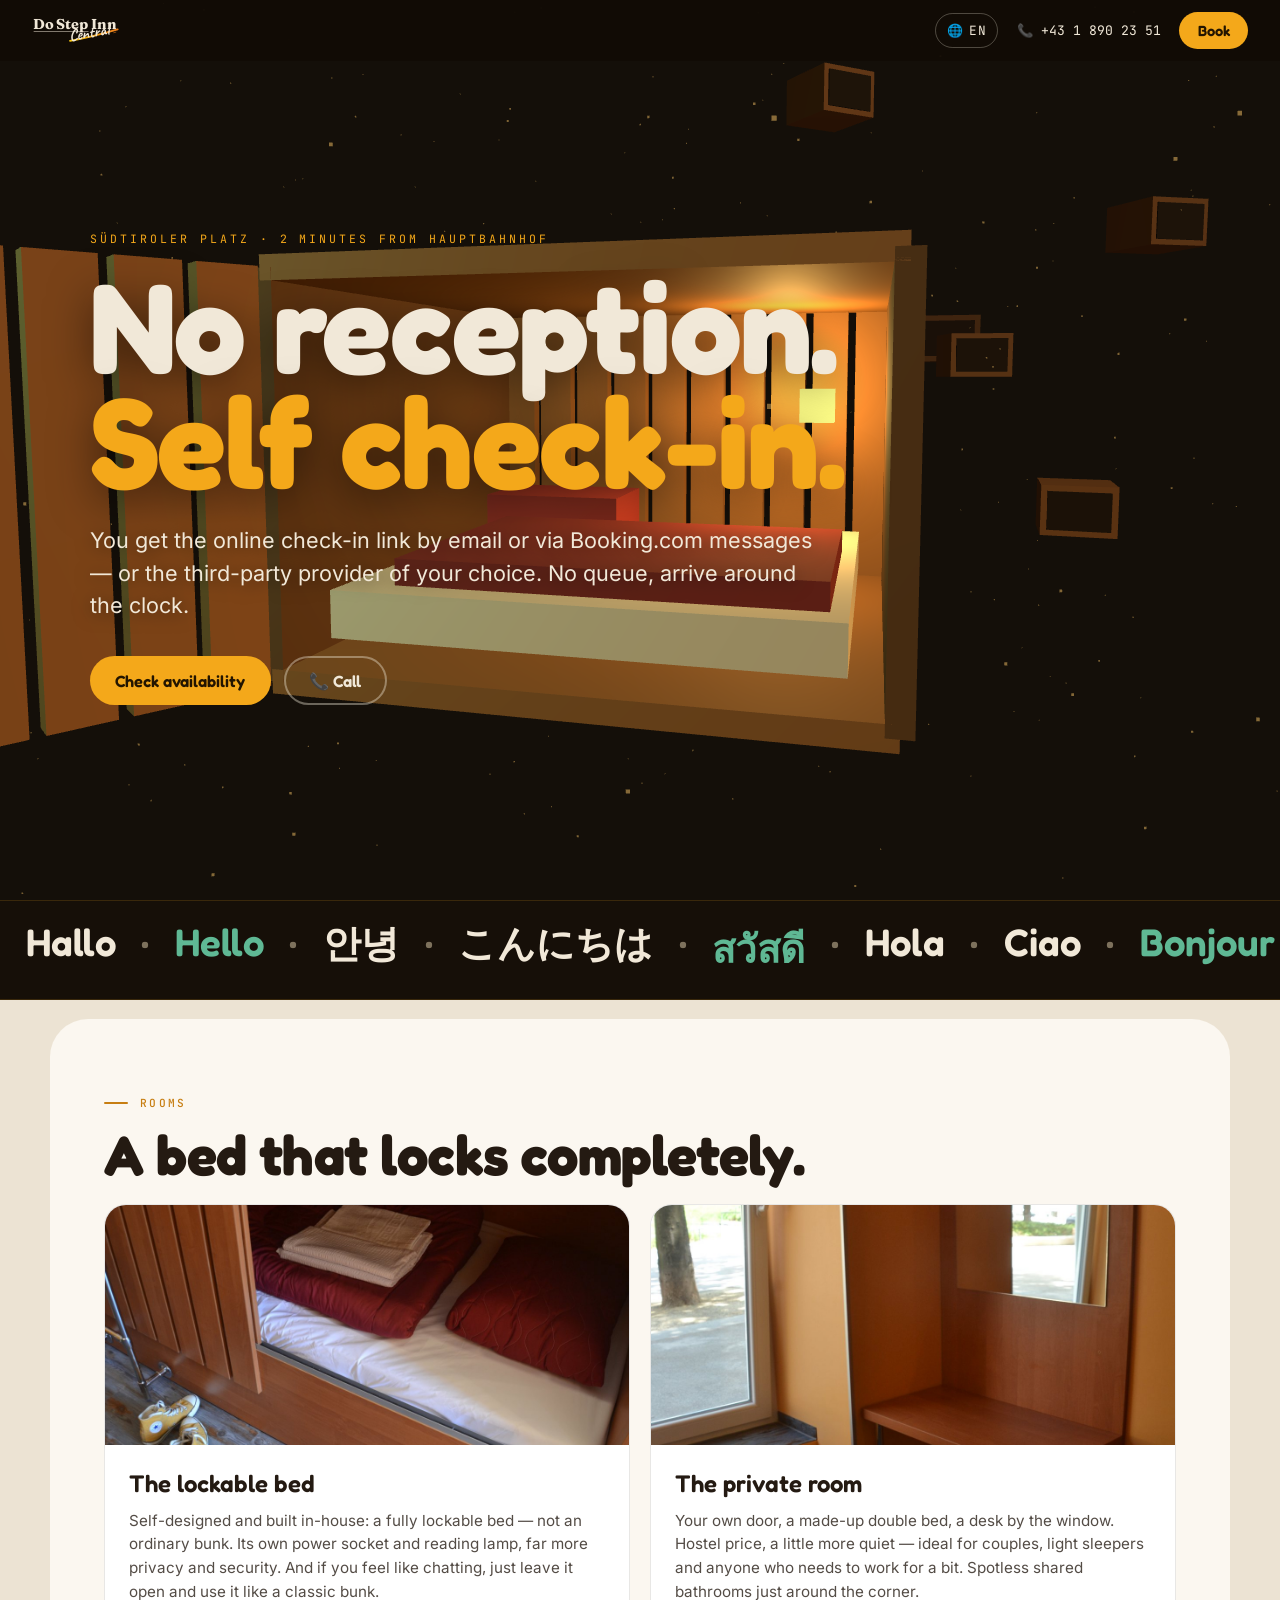
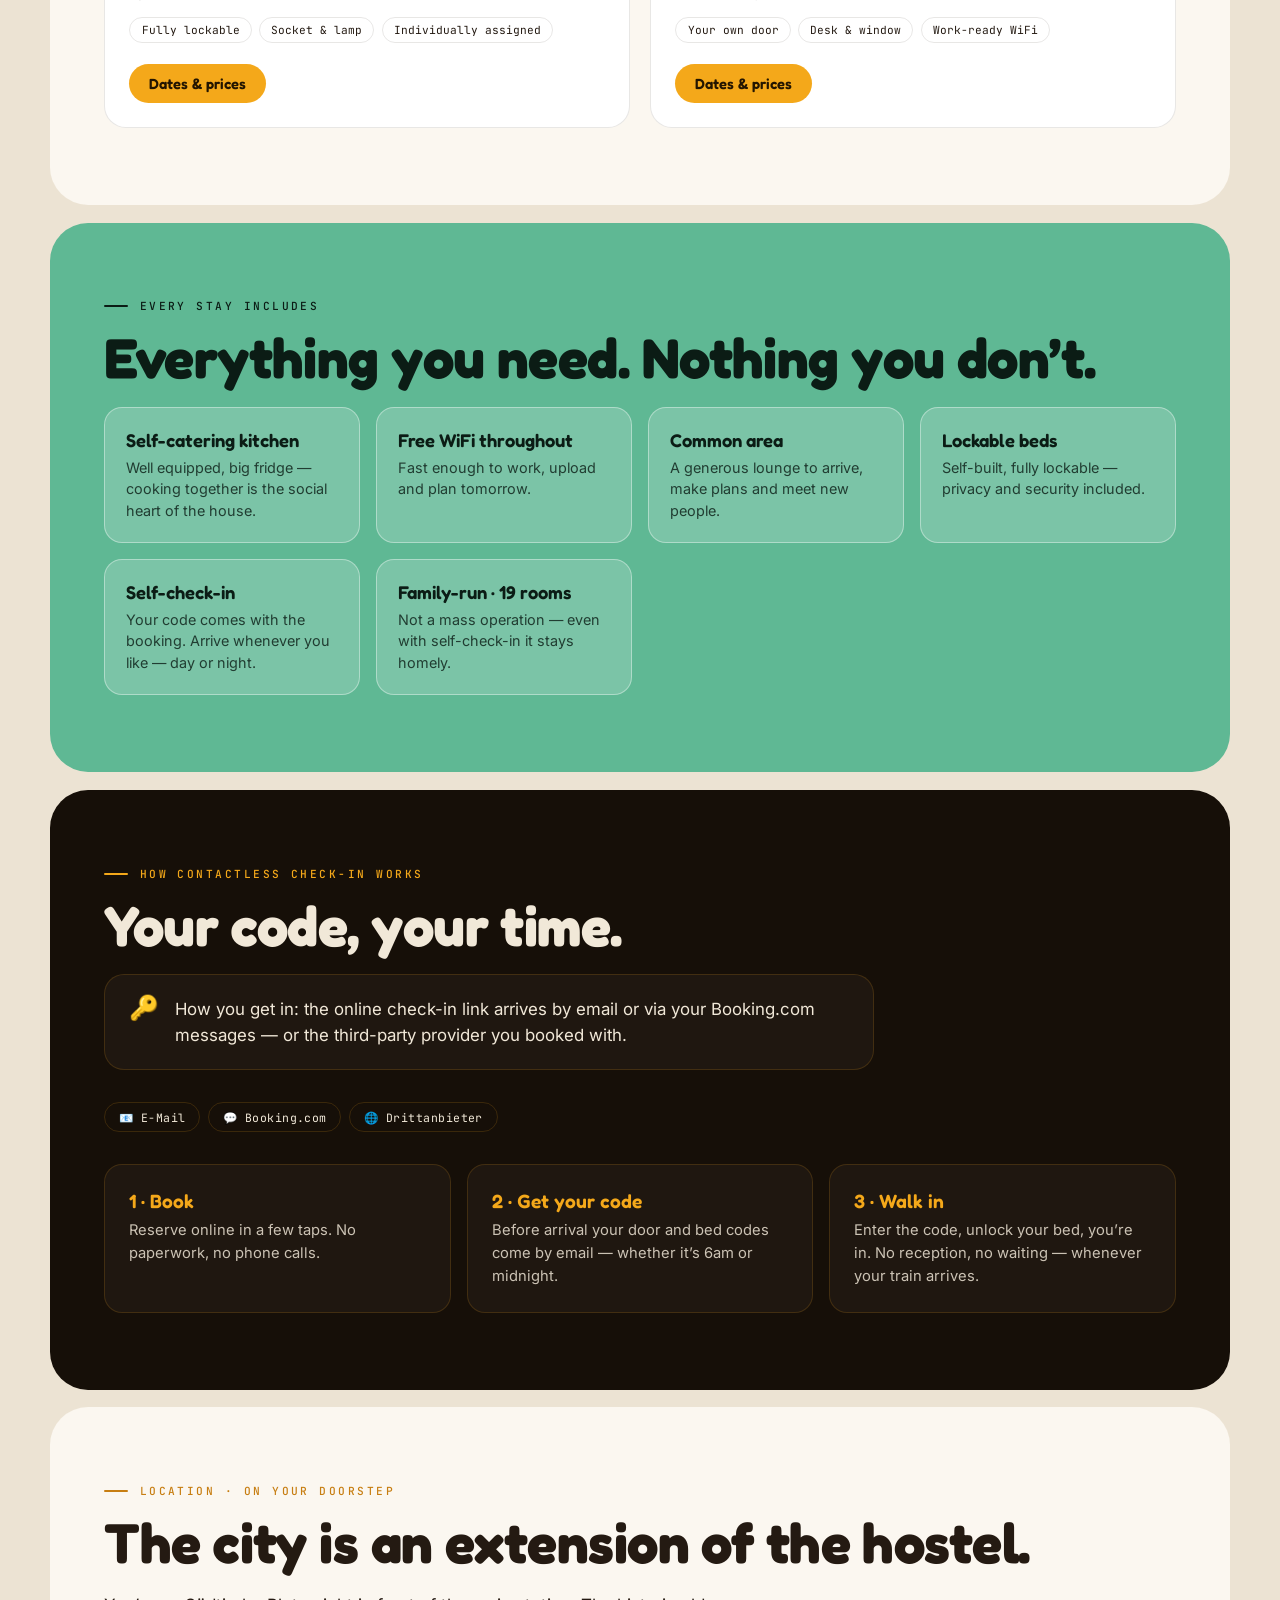
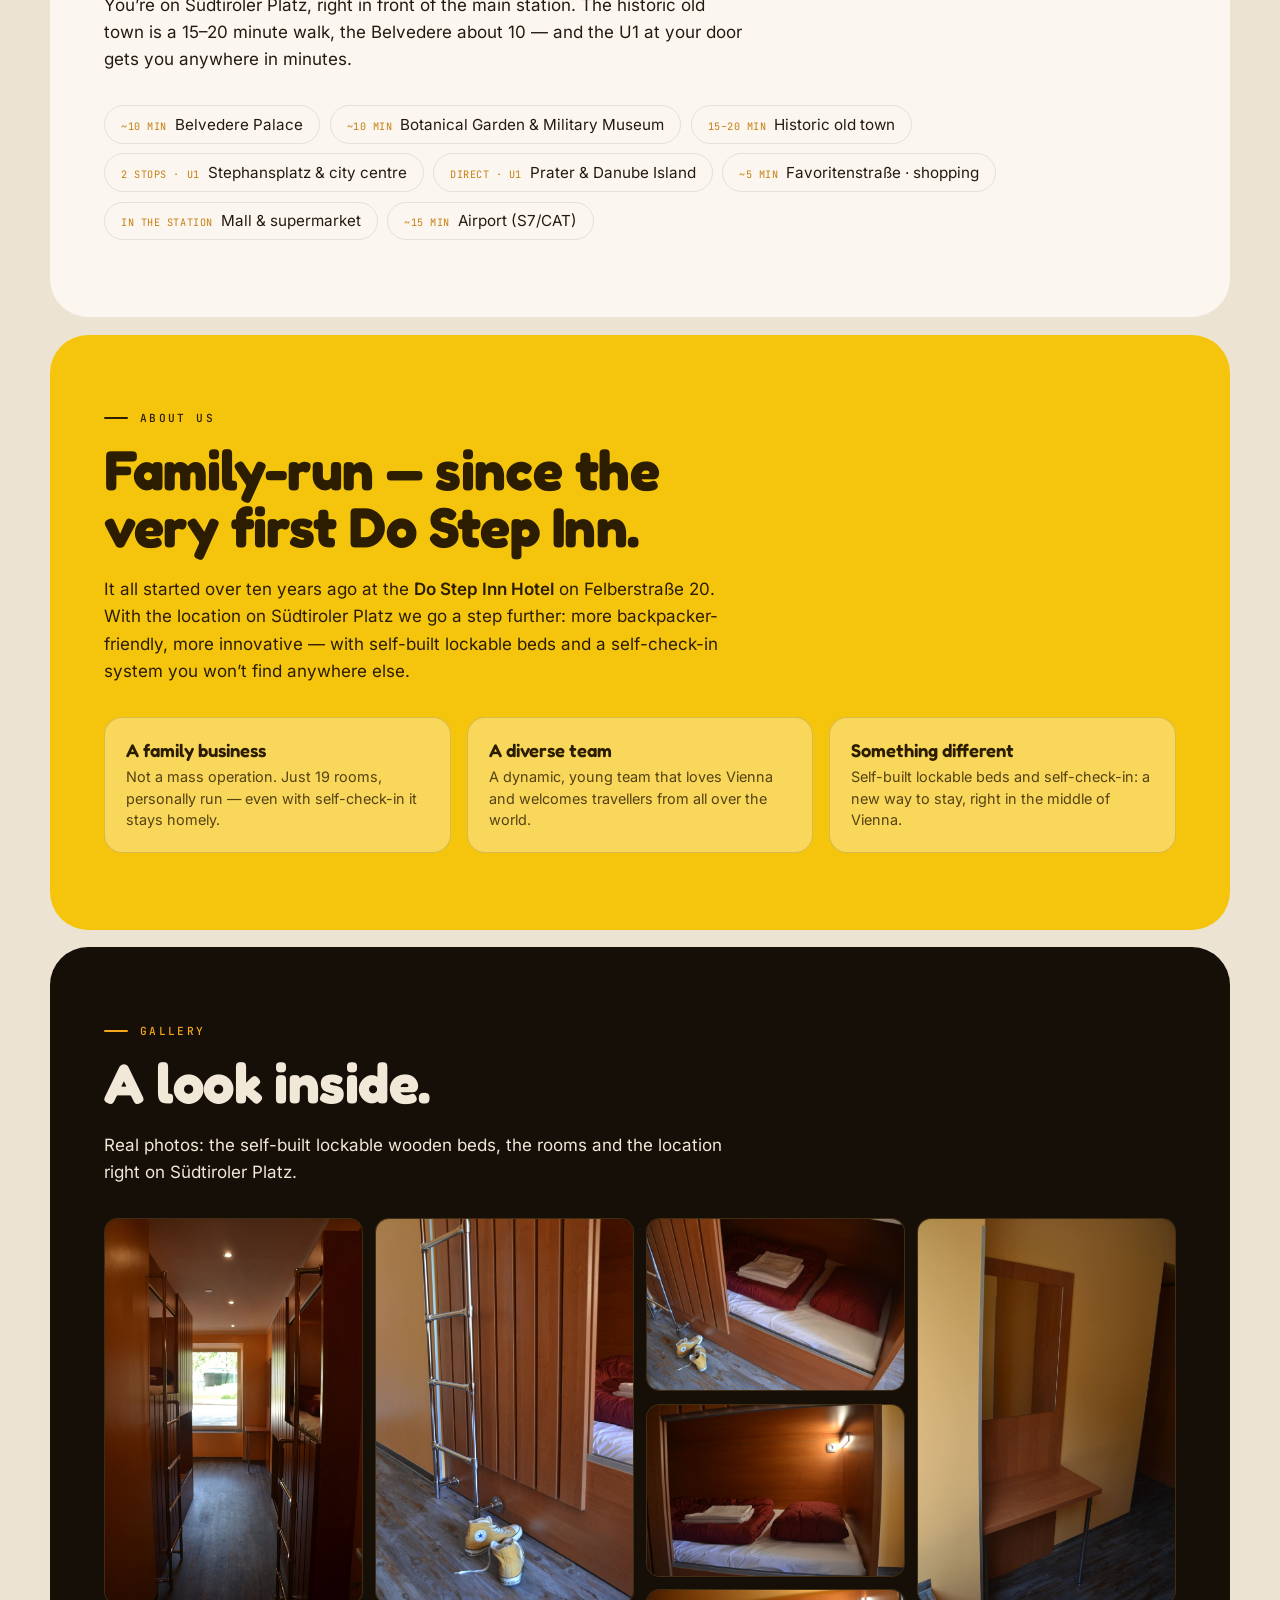
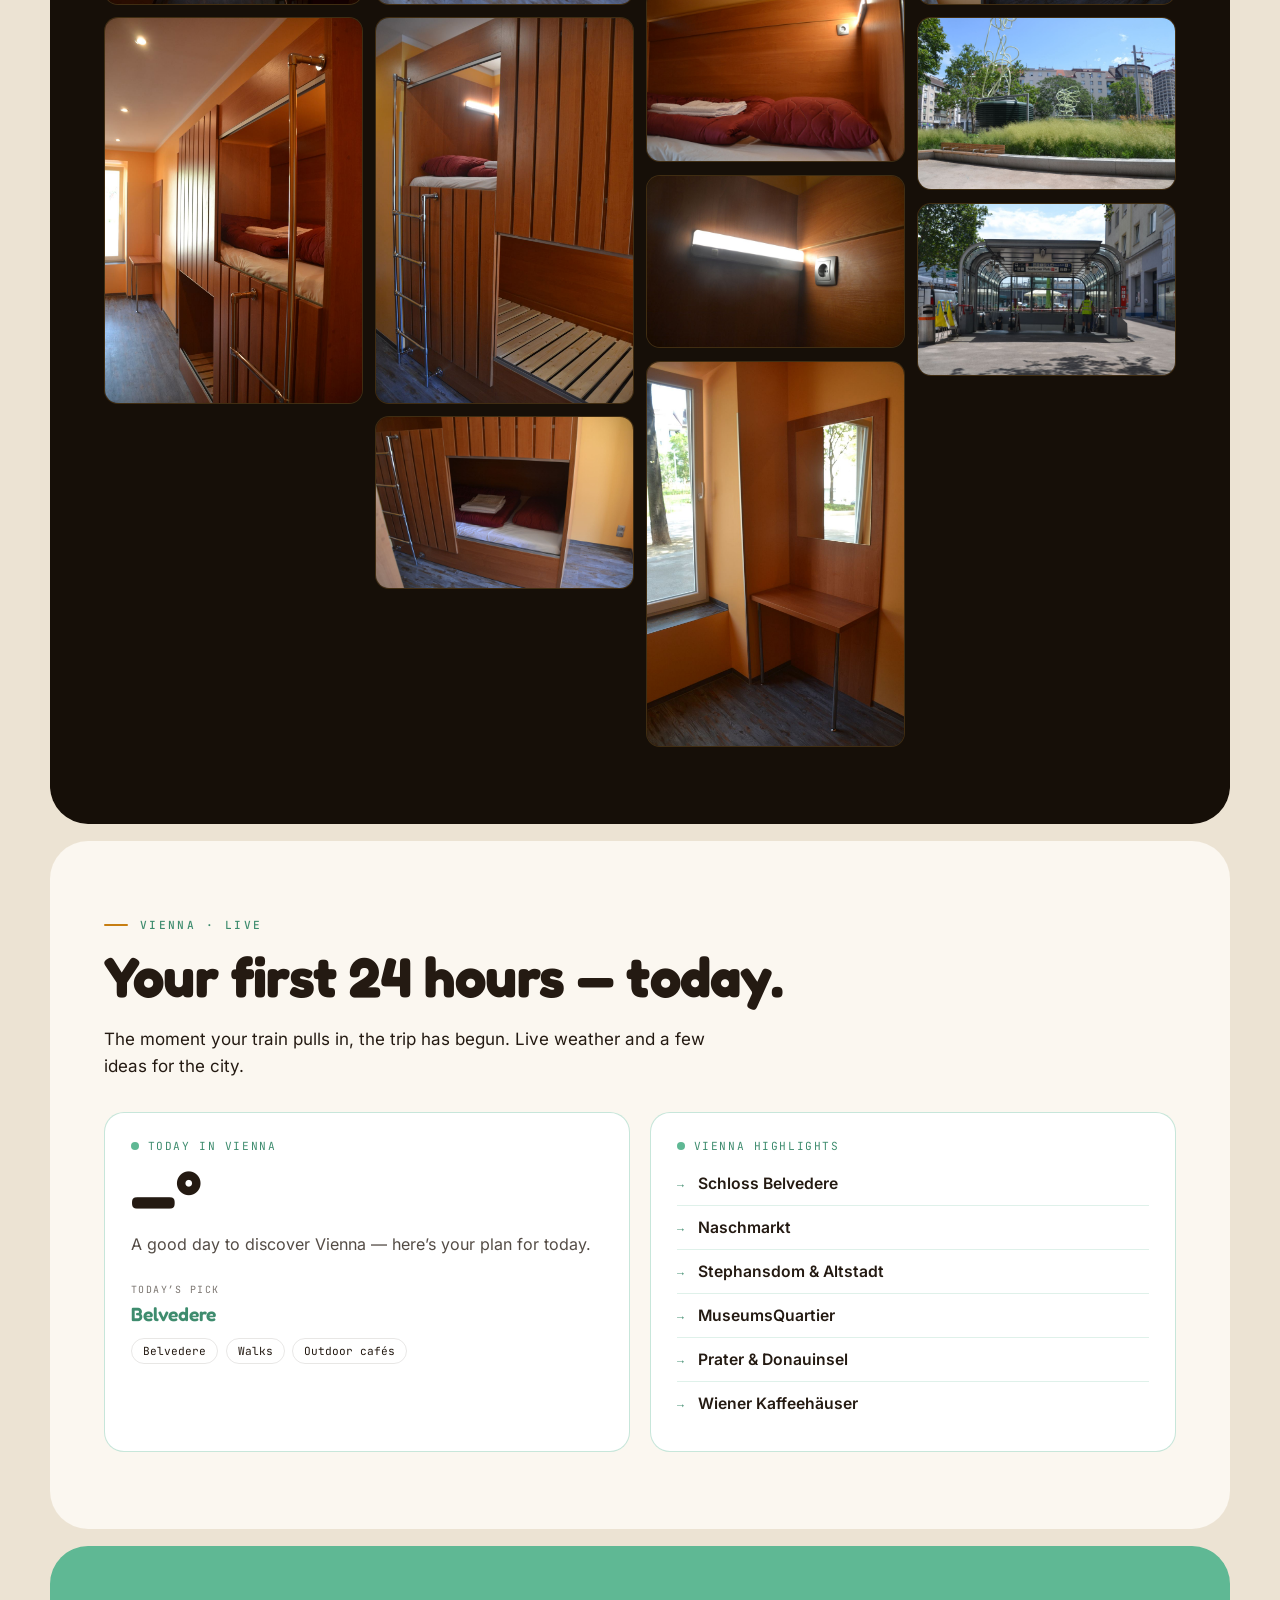
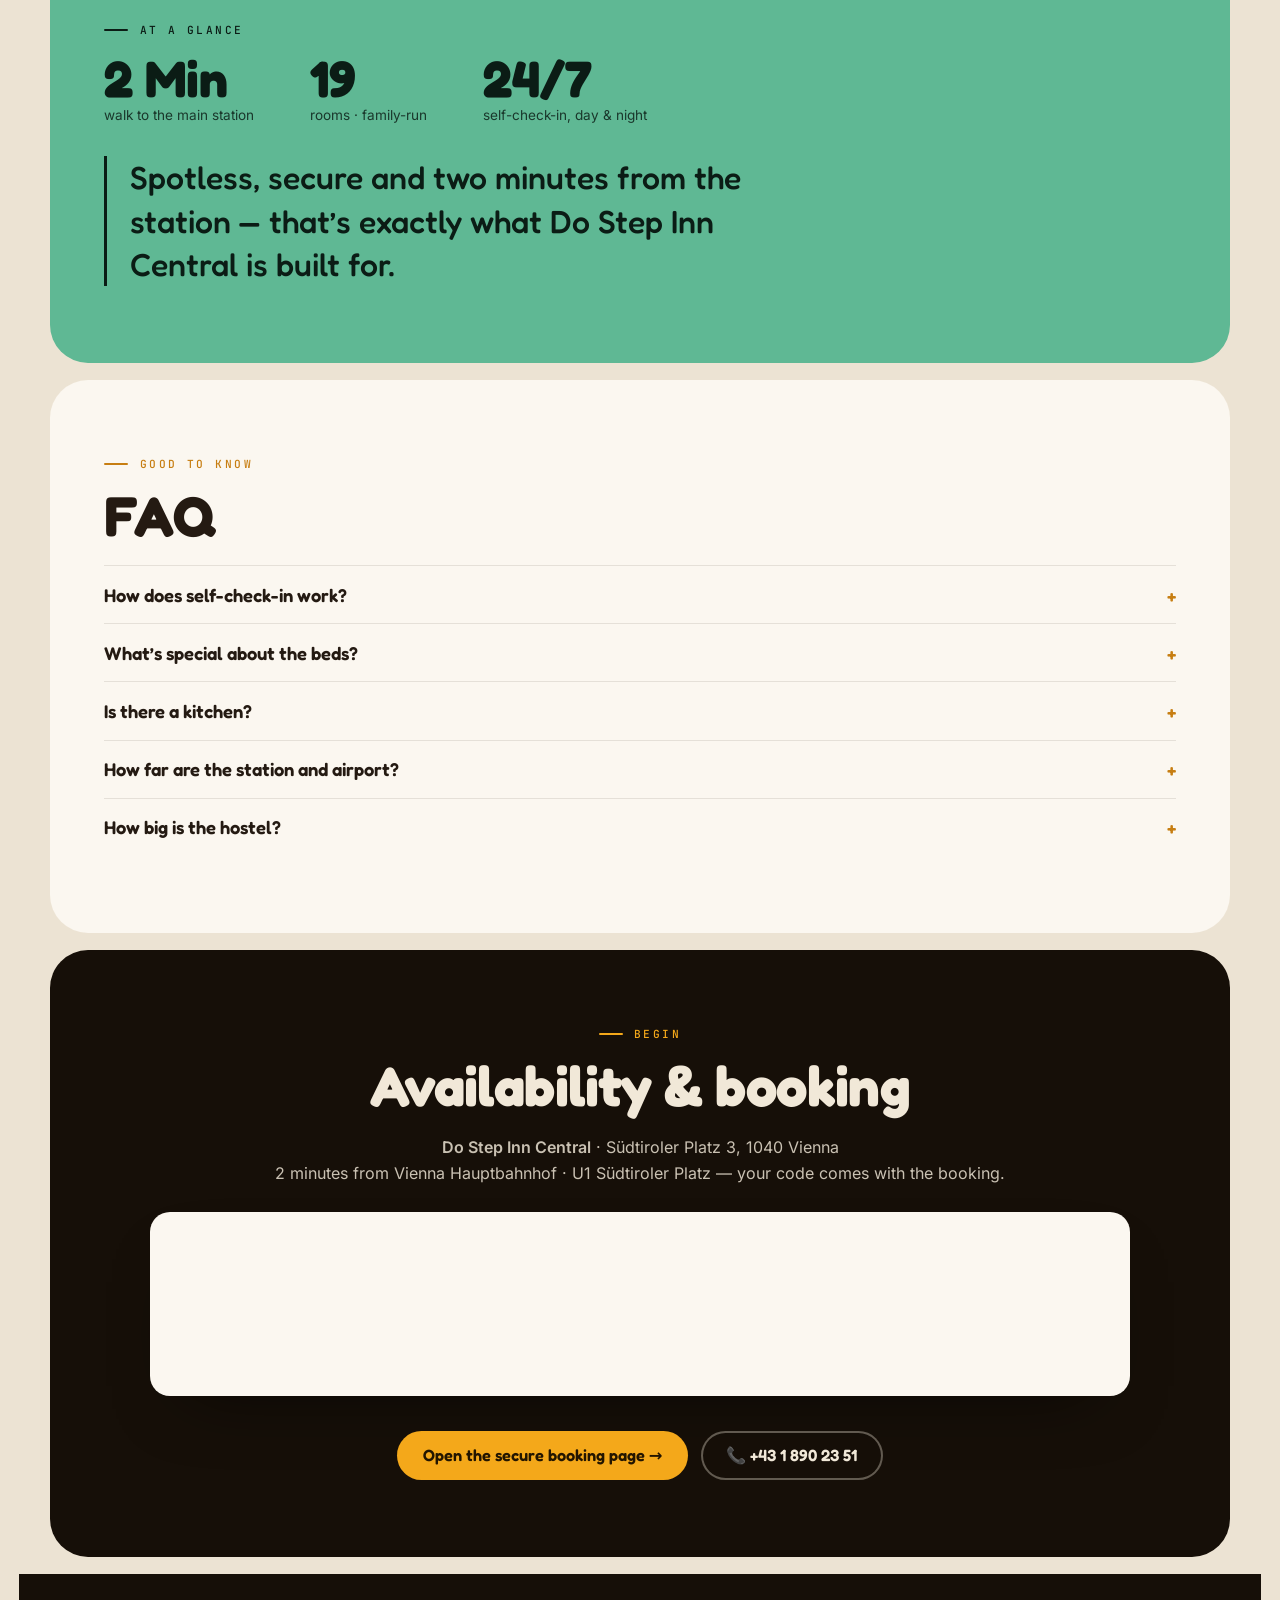
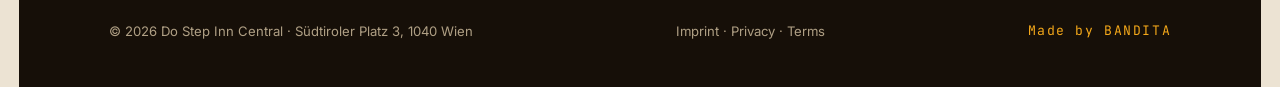
==== commit 436a8ba9: "v2: curate gallery — drop near-duplicate photos The 54-photo grid had many almost-identical pod and " ====
--- a/v2/index.html
+++ b/v2/index.html
@@ -348,60 +348,19 @@
       <h2 data-reveal data-i18n="ga_h">Ein Blick ins Haus.</h2>
       <p class="intro" data-reveal data-i18n="ga_intro">Echte Fotos: die selbst gebauten, verschließbaren Holz-Betten, die Zimmer und die Lage direkt am Südtiroler Platz.</p>
       <div class="masonry" data-reveal>
-        <img src="/assets/img/hostel/full/dsc-0001.jpg" alt="Schlafbereich mit verschließbaren Holz-Betten — Do Step Inn Central" loading="lazy" width="1000" height="1500" />
         <img src="/assets/img/hostel/full/dsc-0002.jpg" alt="Schlafbereich mit verschließbaren Holz-Betten — Do Step Inn Central" loading="lazy" width="1000" height="1500" />
-        <img src="/assets/img/hostel/full/dsc-0003.jpg" alt="Schlafbereich mit verschließbaren Holz-Betten — Do Step Inn Central" loading="lazy" width="1000" height="1500" />
-        <img src="/assets/img/hostel/full/dsc-0004.jpg" alt="Schlafbereich mit verschließbaren Holz-Betten — Do Step Inn Central" loading="lazy" width="1000" height="1500" />
-        <img src="/assets/img/hostel/full/dsc-0005.jpg" alt="Schlafbereich mit verschließbaren Holz-Betten — Do Step Inn Central" loading="lazy" width="1000" height="1500" />
         <img src="/assets/img/hostel/full/dsc-0006.jpg" alt="Schlafbereich mit verschließbaren Holz-Betten — Do Step Inn Central" loading="lazy" width="1000" height="1500" />
-        <img src="/assets/img/hostel/full/dsc-0974.jpg" alt="Schlafbereich mit verschließbaren Holz-Betten — Do Step Inn Central" loading="lazy" width="1000" height="1500" />
-        <img src="/assets/img/hostel/full/dsc-0979.jpg" alt="Schlafbereich mit verschließbaren Holz-Betten — Do Step Inn Central" loading="lazy" width="1000" height="1500" />
-        <img src="/assets/img/hostel/full/dsc-0980.jpg" alt="Schlafbereich mit verschließbaren Holz-Betten — Do Step Inn Central" loading="lazy" width="1000" height="1500" />
-        <img src="/assets/img/hostel/full/dsc-0986.jpg" alt="Schlafbereich mit verschließbaren Holz-Betten — Do Step Inn Central" loading="lazy" width="1000" height="1500" />
         <img src="/assets/img/hostel/full/dsc-0991.jpg" alt="Schlafbereich mit verschließbaren Holz-Betten — Do Step Inn Central" loading="lazy" width="1000" height="1500" />
-        <img src="/assets/img/hostel/full/dsc-1002.jpg" alt="Schlafbereich mit verschließbaren Holz-Betten — Do Step Inn Central" loading="lazy" width="1000" height="1500" />
-        <img src="/assets/img/hostel/full/dsc-1004.jpg" alt="Schlafbereich mit verschließbaren Holz-Betten — Do Step Inn Central" loading="lazy" width="1000" height="1500" />
-        <img src="/assets/img/hostel/full/dsc-1005.jpg" alt="Schlafbereich mit verschließbaren Holz-Betten — Do Step Inn Central" loading="lazy" width="1000" height="1500" />
-        <img src="/assets/img/hostel/full/dsc-0971.jpg" alt="Schlafbereich mit verschließbaren Holz-Betten — Do Step Inn Central" loading="lazy" width="1000" height="1500" />
-        <img src="/assets/img/hostel/full/dsc-0972.jpg" alt="Schlafbereich mit verschließbaren Holz-Betten — Do Step Inn Central" loading="lazy" width="1000" height="1500" />
-        <img src="/assets/img/hostel/full/dsc-0973.jpg" alt="Schlafbereich mit verschließbaren Holz-Betten — Do Step Inn Central" loading="lazy" width="1000" height="1500" />
-        <img src="/assets/img/hostel/full/dsc-0992.jpg" alt="Schlafbereich mit verschließbaren Holz-Betten — Do Step Inn Central" loading="lazy" width="1000" height="1500" />
-        <img src="/assets/img/hostel/full/dsc-0994.jpg" alt="Schlafbereich mit verschließbaren Holz-Betten — Do Step Inn Central" loading="lazy" width="1000" height="1500" />
-        <img src="/assets/img/hostel/full/dsc-1003.jpg" alt="Schlafbereich mit verschließbaren Holz-Betten — Do Step Inn Central" loading="lazy" width="1000" height="1500" />
         <img src="/assets/img/hostel/full/dsc-0007.jpg" alt="Verschließbares Bett – Innenansicht — Do Step Inn Central" loading="lazy" width="1000" height="1500" />
-        <img src="/assets/img/hostel/full/dsc-0008.jpg" alt="Verschließbares Bett – Innenansicht — Do Step Inn Central" loading="lazy" width="1000" height="1500" />
-        <img src="/assets/img/hostel/full/dsc-0009.jpg" alt="Verschließbares Bett – Innenansicht — Do Step Inn Central" loading="lazy" width="1000" height="1500" />
-        <img src="/assets/img/hostel/full/dsc-0975.jpg" alt="Verschließbares Bett – Innenansicht — Do Step Inn Central" loading="lazy" width="1500" height="1000" />
         <img src="/assets/img/hostel/full/dsc-0976.jpg" alt="Verschließbares Bett – Innenansicht — Do Step Inn Central" loading="lazy" width="1500" height="1000" />
-        <img src="/assets/img/hostel/full/dsc-0977.jpg" alt="Verschließbares Bett – Innenansicht — Do Step Inn Central" loading="lazy" width="1500" height="1000" />
-        <img src="/assets/img/hostel/full/dsc-0978.jpg" alt="Verschließbares Bett – Innenansicht — Do Step Inn Central" loading="lazy" width="1500" height="1000" />
-        <img src="/assets/img/hostel/full/dsc-0984.jpg" alt="Verschließbares Bett – Innenansicht — Do Step Inn Central" loading="lazy" width="1500" height="1000" />
         <img src="/assets/img/hostel/full/dsc-0985.jpg" alt="Verschließbares Bett – Innenansicht — Do Step Inn Central" loading="lazy" width="1500" height="1000" />
         <img src="/assets/img/hostel/full/dsc-0987.jpg" alt="Verschließbares Bett – Innenansicht — Do Step Inn Central" loading="lazy" width="1500" height="1000" />
-        <img src="/assets/img/hostel/full/dsc-0988.jpg" alt="Verschließbares Bett – Innenansicht — Do Step Inn Central" loading="lazy" width="1500" height="1000" />
-        <img src="/assets/img/hostel/full/dsc-0989.jpg" alt="Verschließbares Bett – Innenansicht — Do Step Inn Central" loading="lazy" width="1000" height="1500" />
-        <img src="/assets/img/hostel/full/dsc-0990.jpg" alt="Verschließbares Bett – Innenansicht — Do Step Inn Central" loading="lazy" width="1500" height="1000" />
-        <img src="/assets/img/hostel/full/dsc-0993.jpg" alt="Verschließbares Bett – Innenansicht — Do Step Inn Central" loading="lazy" width="1000" height="1500" />
-        <img src="/assets/img/hostel/full/dsc-0995.jpg" alt="Verschließbares Bett – Innenansicht — Do Step Inn Central" loading="lazy" width="1500" height="1000" />
-        <img src="/assets/img/hostel/full/dsc-0996.jpg" alt="Verschließbares Bett – Innenansicht — Do Step Inn Central" loading="lazy" width="1500" height="1000" />
-        <img src="/assets/img/hostel/full/dsc-0997.jpg" alt="Verschließbares Bett – Innenansicht — Do Step Inn Central" loading="lazy" width="1500" height="1000" />
-        <img src="/assets/img/hostel/full/dsc-0998.jpg" alt="Verschließbares Bett – Innenansicht — Do Step Inn Central" loading="lazy" width="1500" height="1000" />
-        <img src="/assets/img/hostel/full/dsc-0999.jpg" alt="Verschließbares Bett – Innenansicht — Do Step Inn Central" loading="lazy" width="1000" height="1500" />
-        <img src="/assets/img/hostel/full/dsc-1000.jpg" alt="Verschließbares Bett – Innenansicht — Do Step Inn Central" loading="lazy" width="1000" height="1500" />
         <img src="/assets/img/hostel/full/dsc-1001.jpg" alt="Verschließbares Bett – Innenansicht — Do Step Inn Central" loading="lazy" width="1500" height="1000" />
-        <img src="/assets/img/hostel/full/dsc-0010.jpg" alt="Privatzimmer mit Schreibtisch am Fenster — Do Step Inn Central" loading="lazy" width="1000" height="1500" />
+        <img src="/assets/img/hostel/full/dsc-0998.jpg" alt="Eigene Steckdose & Leselampe am Bett — Do Step Inn Central" loading="lazy" width="1500" height="1000" />
         <img src="/assets/img/hostel/full/dsc-0011.jpg" alt="Privatzimmer mit Schreibtisch am Fenster — Do Step Inn Central" loading="lazy" width="1000" height="1500" />
-        <img src="/assets/img/hostel/full/dsc-0012.jpg" alt="Privatzimmer mit Schreibtisch am Fenster — Do Step Inn Central" loading="lazy" width="1000" height="1500" />
-        <img src="/assets/img/hostel/full/dsc-0013.jpg" alt="Privatzimmer mit Schreibtisch am Fenster — Do Step Inn Central" loading="lazy" width="1000" height="1500" />
         <img src="/assets/img/hostel/full/dsc-0970.jpg" alt="Privatzimmer mit Schreibtisch am Fenster — Do Step Inn Central" loading="lazy" width="1000" height="1500" />
-        <img src="/assets/img/hostel/full/dsc-0981.jpg" alt="Privatzimmer mit Schreibtisch am Fenster — Do Step Inn Central" loading="lazy" width="1000" height="1500" />
-        <img src="/assets/img/hostel/full/dsc-0982.jpg" alt="Privatzimmer mit Schreibtisch am Fenster — Do Step Inn Central" loading="lazy" width="1000" height="1500" />
-        <img src="/assets/img/hostel/full/dsc-0983.jpg" alt="Privatzimmer mit Schreibtisch am Fenster — Do Step Inn Central" loading="lazy" width="1000" height="1500" />
         <img src="/assets/img/hostel/full/dsc-0965.jpg" alt="Umgebung – Südtiroler Platz & Hauptbahnhof — Do Step Inn Central" loading="lazy" width="1500" height="1000" />
-        <img src="/assets/img/hostel/full/dsc-0966.jpg" alt="Umgebung – Südtiroler Platz & Hauptbahnhof — Do Step Inn Central" loading="lazy" width="1000" height="1500" />
         <img src="/assets/img/hostel/full/dsc-0967.jpg" alt="Umgebung – Südtiroler Platz & Hauptbahnhof — Do Step Inn Central" loading="lazy" width="1500" height="1000" />
-        <img src="/assets/img/hostel/full/dsc-0968.jpg" alt="Umgebung – Südtiroler Platz & Hauptbahnhof — Do Step Inn Central" loading="lazy" width="1500" height="1000" />
-        <img src="/assets/img/hostel/full/dsc-0969.jpg" alt="Umgebung – Südtiroler Platz & Hauptbahnhof — Do Step Inn Central" loading="lazy" width="1500" height="1000" />
       </div>
     </section>
 
